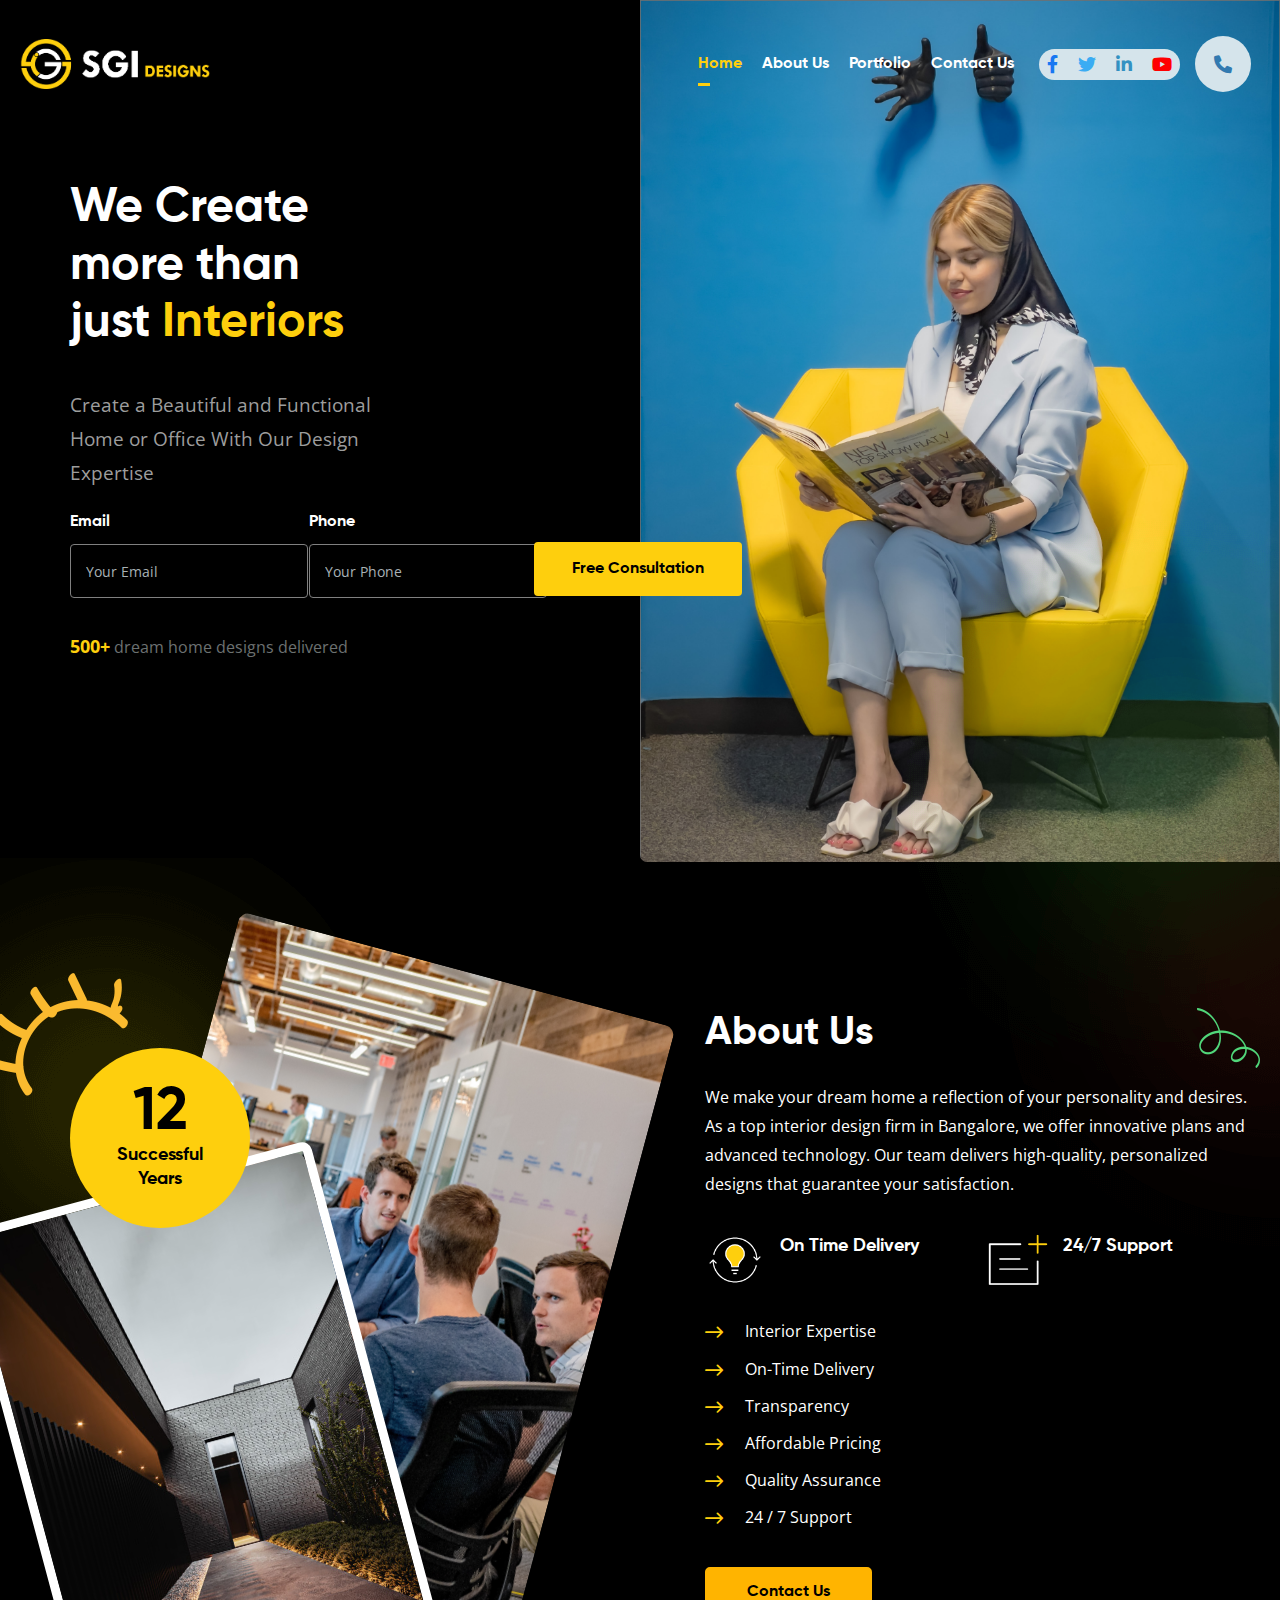
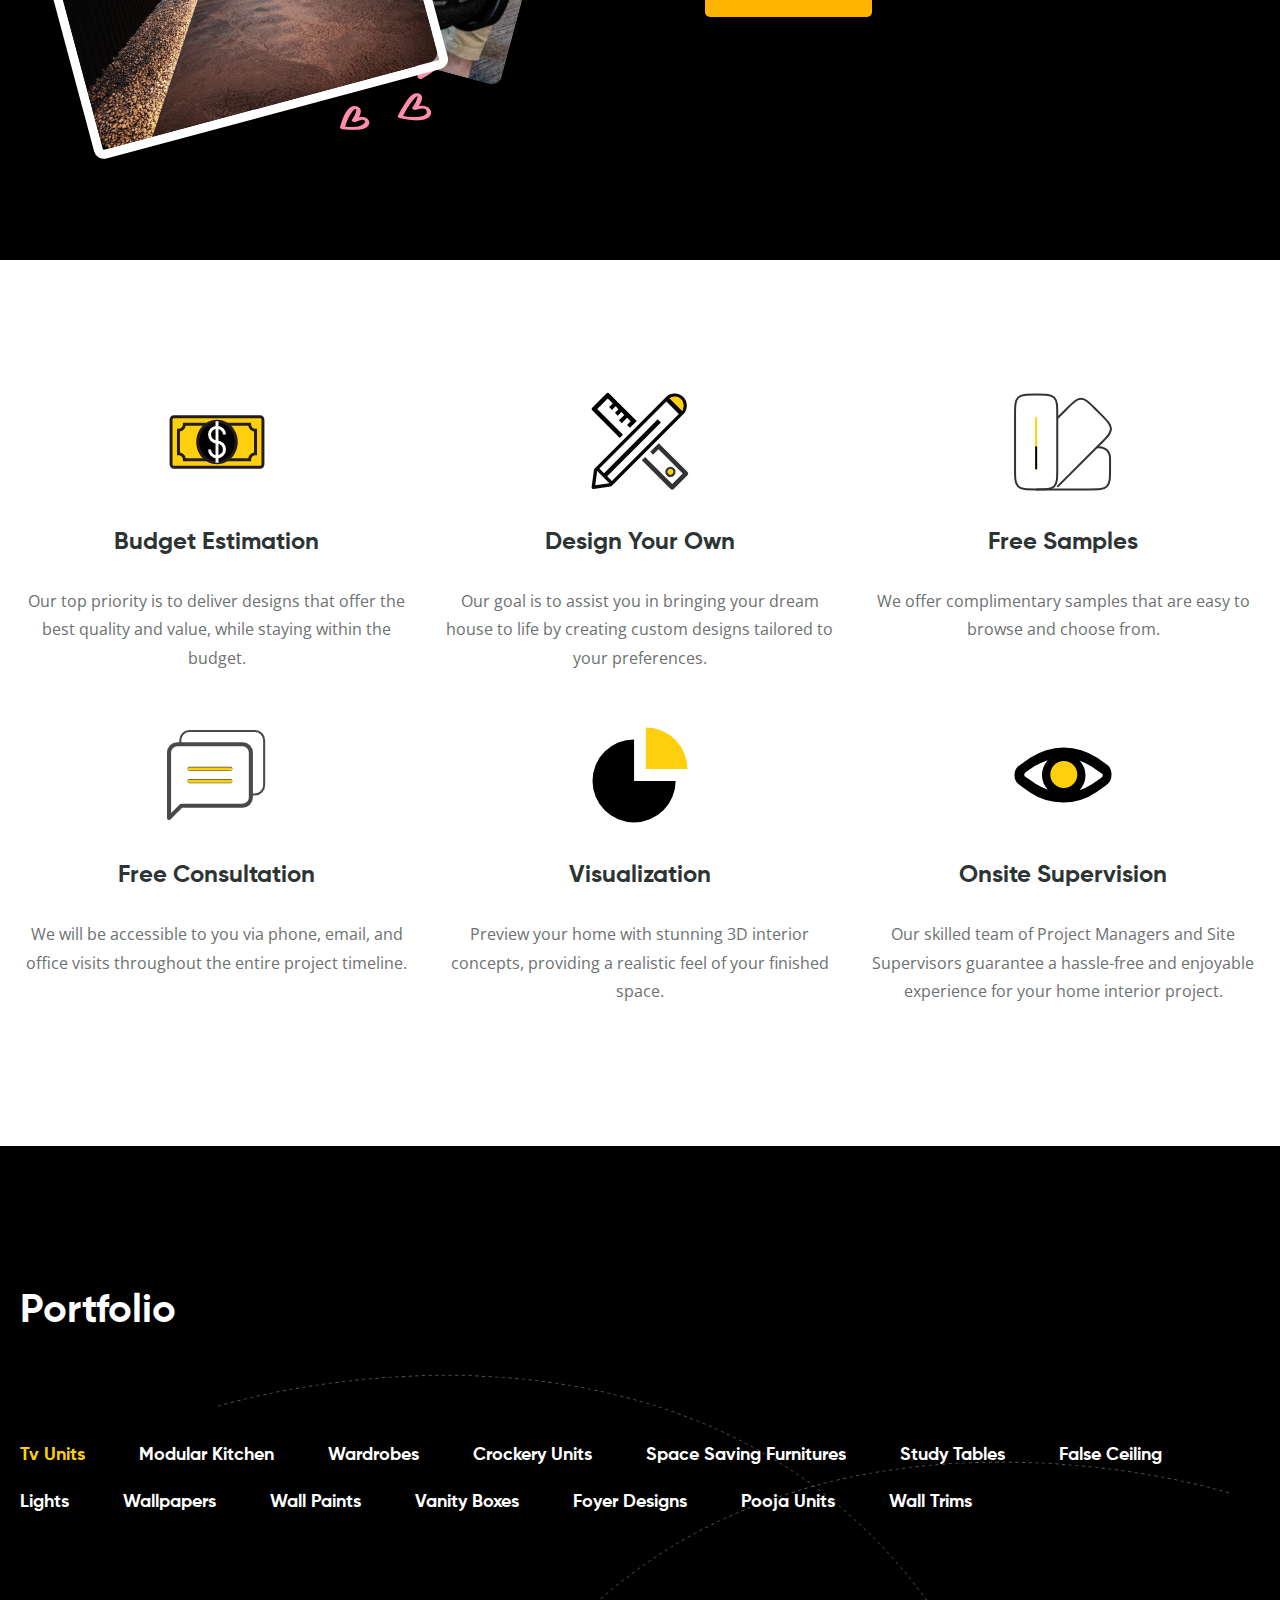
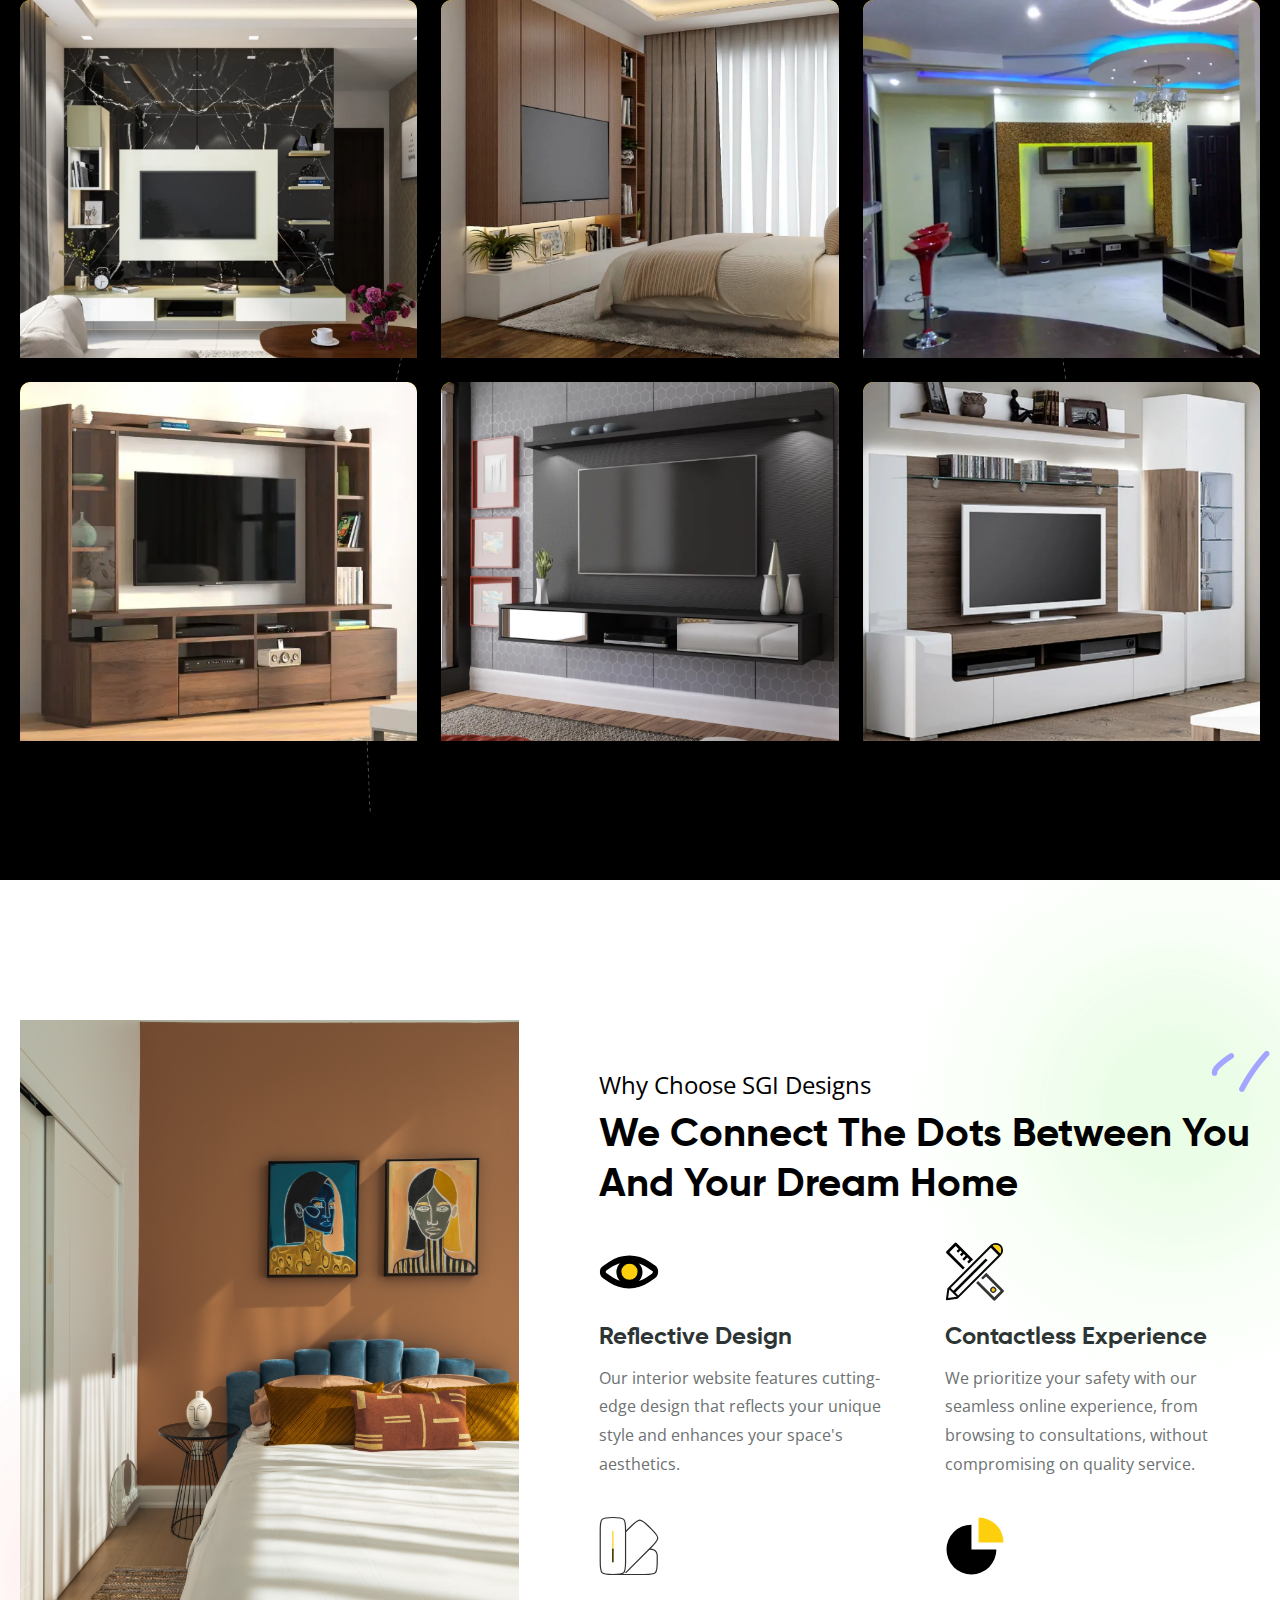
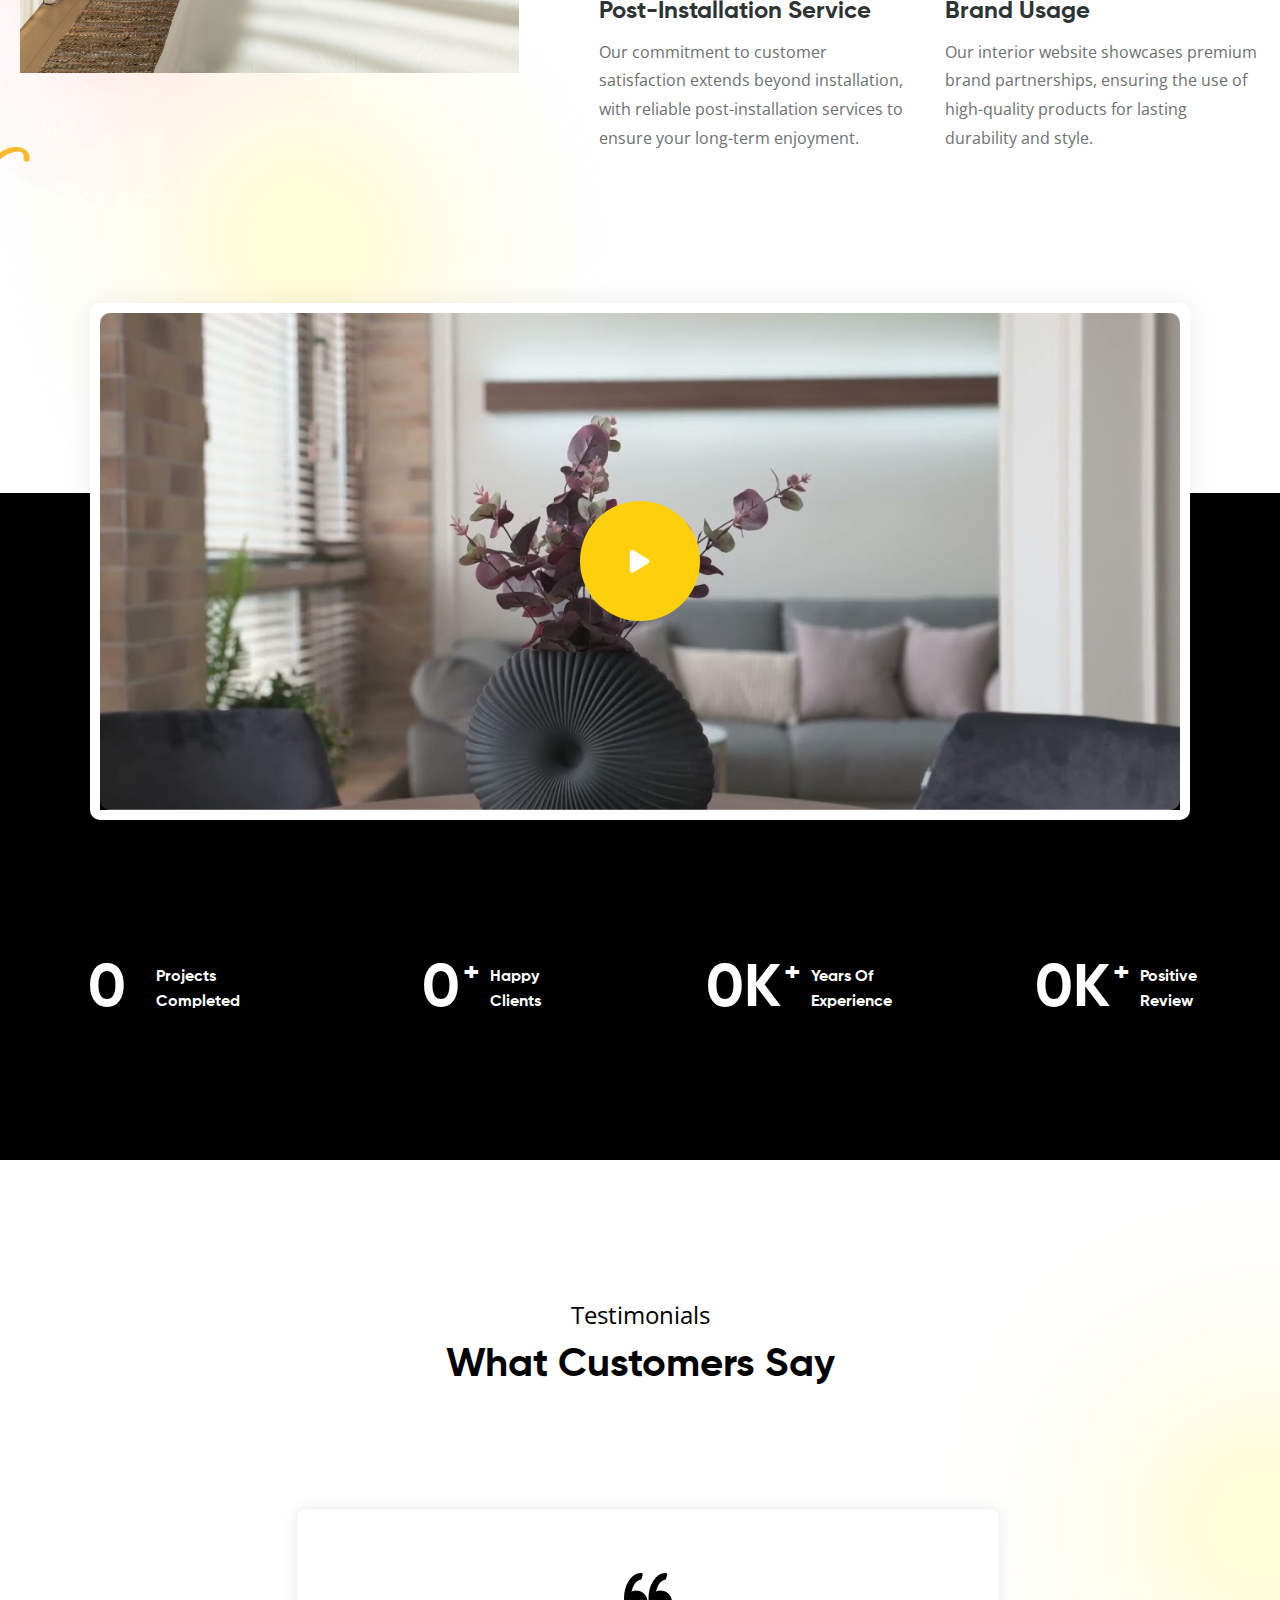
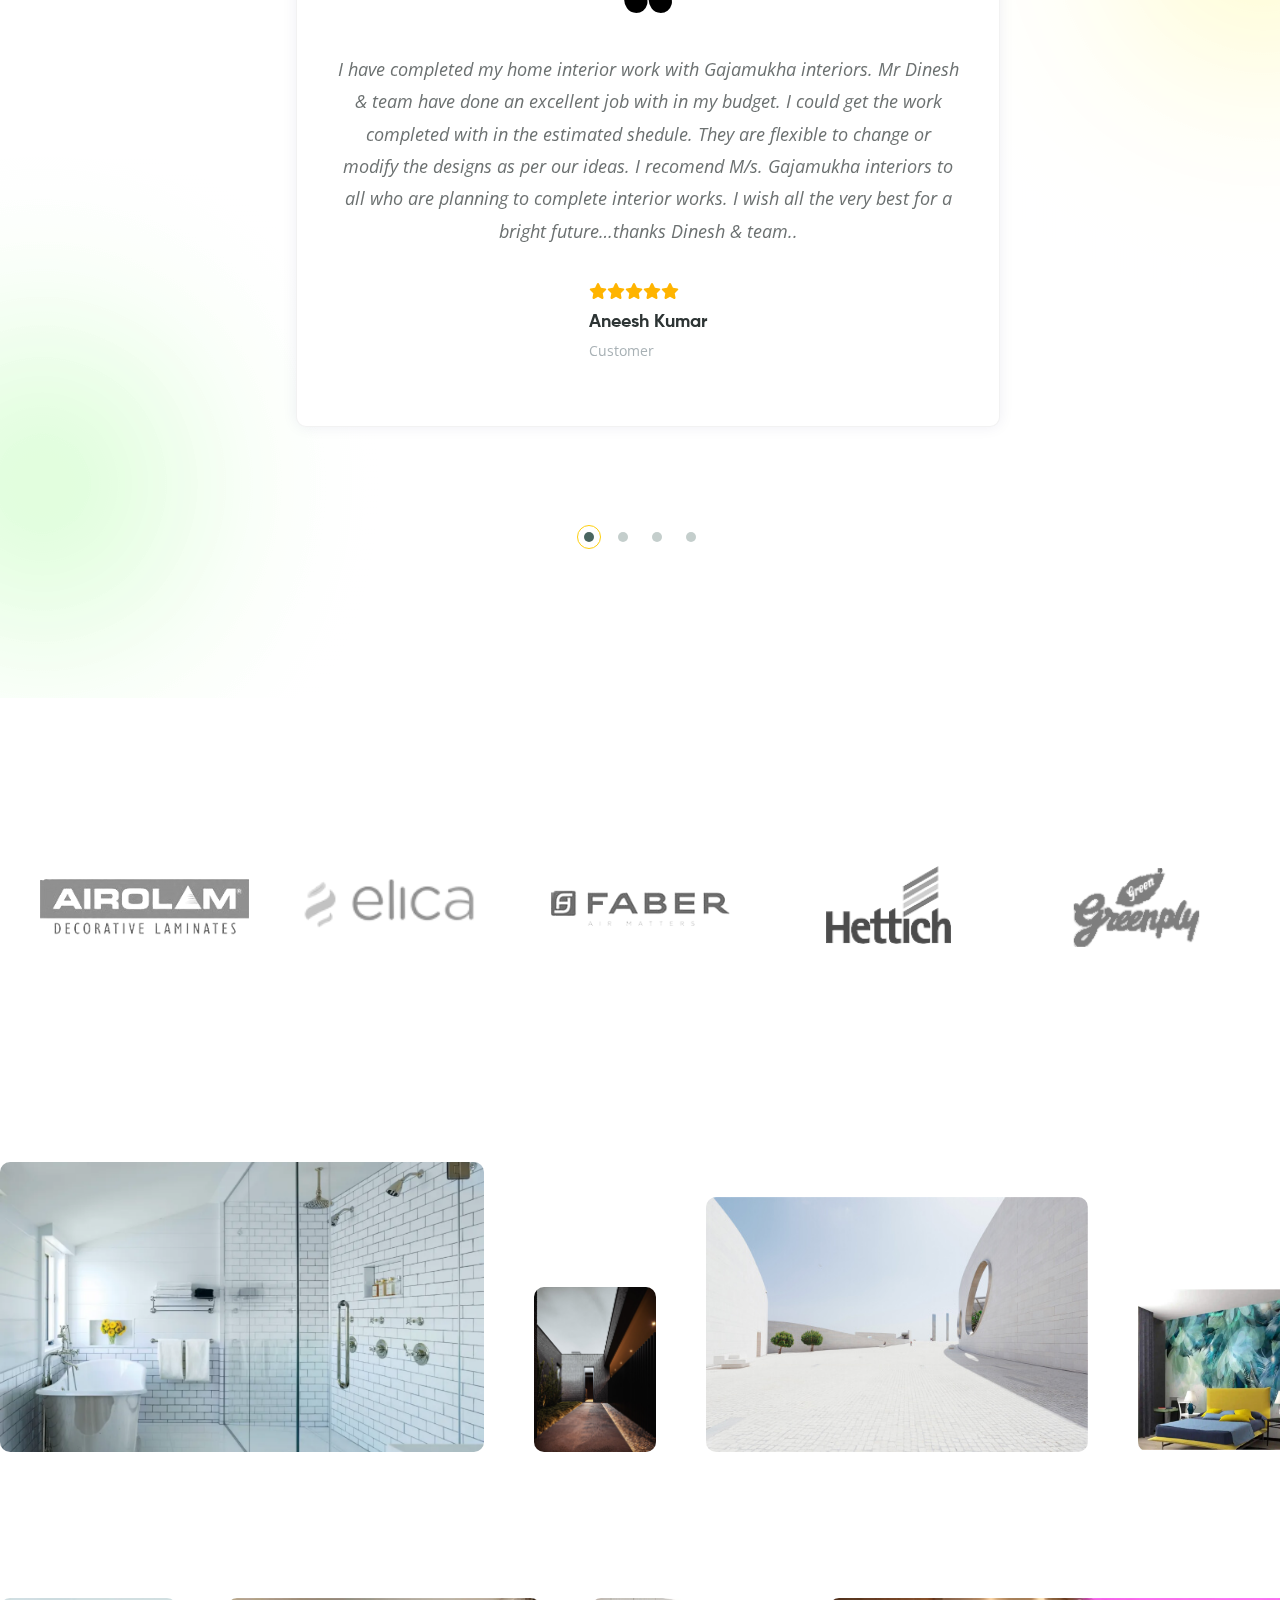
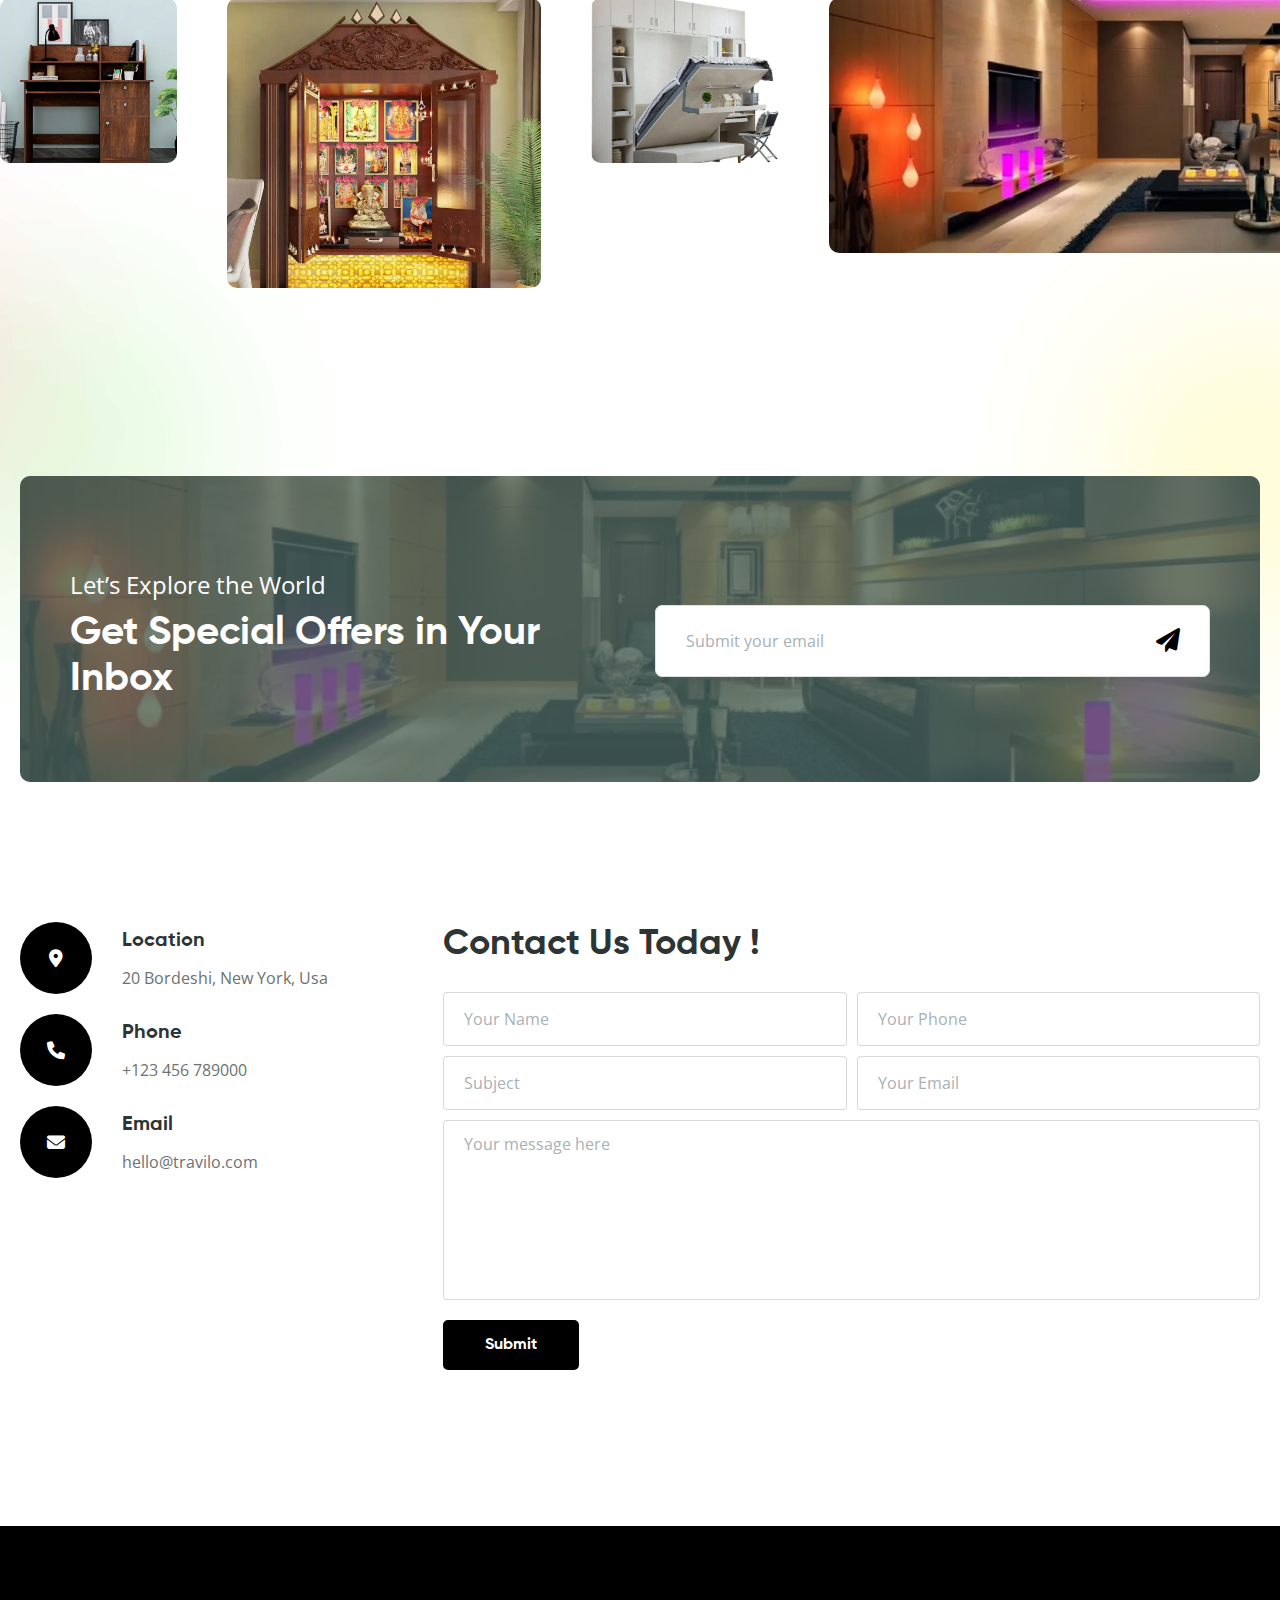
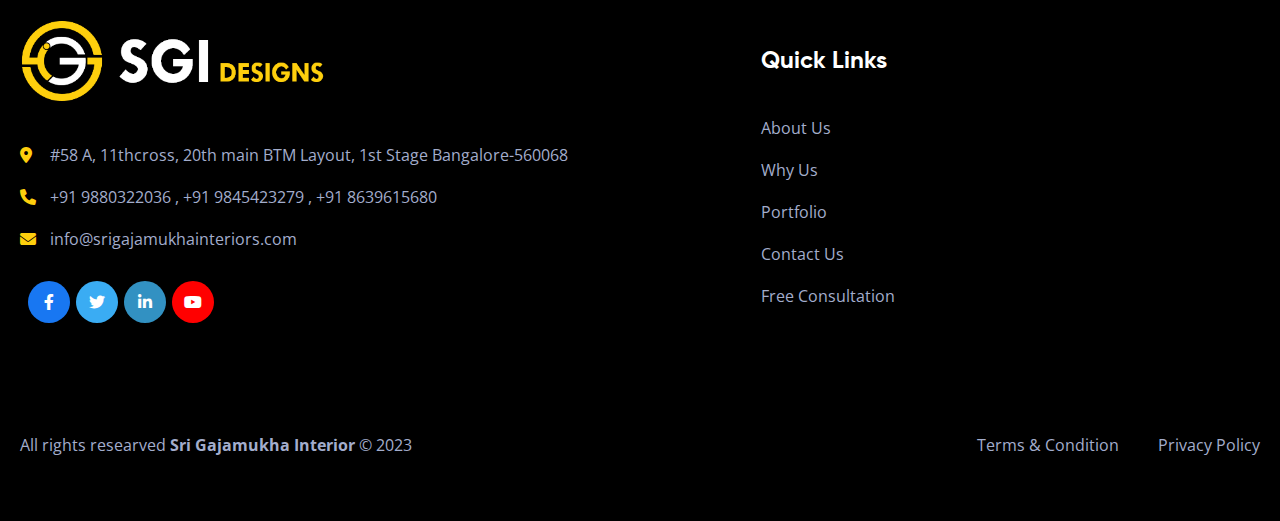
==== index.html @ b557e9a5 "SGI" ====
<!DOCTYPE html>
<html lang="en">

<!-- Mirrored from jufailitech.com/envatoitems/travilo/html/ by HTTrack Website Copier/3.x [XR&CO'2014], Sat, 22 Apr 2023 12:21:30 GMT -->

<head>
    <meta charset="utf-8">
    <title>Sri Gajamukha Interiors | Your Dream Our Designs</title>
    <!-- Stylesheets -->
    <link href="css/bootstrap.css" rel="stylesheet">
    <link href="css/style.css" rel="stylesheet">
    <link rel="shortcut icon" href="images/favicon.png" type="image/x-icon">
    <link rel="icon" href="images/favicon.png" type="image/x-icon">
    <!-- Responsive -->
    <meta http-equiv="X-UA-Compatible" content="IE=edge">
    <meta name="viewport" content="width=device-width, initial-scale=1.0, maximum-scale=1.0, user-scalable=0">
    <link href="css/responsive.css" rel="stylesheet">

</head>

<body>
    <div class="page-wrapper">

        <!-- Main Header-->
        <header class="main-header">
            <!-- Header Upper -->
            <div class="header-upper">
                <div class="auto-container">
                    <!-- Main Box -->
                    <div class="main-box clearfix">
                        <!--Logo-->
                        <div class="logo-box">
                            <div class="logo"><a href="index.html" title="Travilo"><img src="images/logo.png" alt=""
                                        title="Travilo"></a></div>
                        </div>

                        <div class="nav-box clearfix">
                            <!--Nav Outer-->
                            <div class="nav-outer clearfix">
                                <nav class="main-menu">
                                    <ul class="navigation clearfix">
                                        <li class="current dropdown"><a href="index.html">Home</a>
                                        </li>
                                        <li class="dropdown"><a href="about.html">About us</a>
                                        </li>
                
                                        <li><a href="portfolio.html">Portfolio</a></li>
                                        <li class="dropdown"><a href="contact.html">Contact us</a>
                                        </li>
                                        <!-- <li><a href="#">Free consultation</a></li> -->
                                    </ul>
                                </nav>
                                <!-- Main Menu End-->
                            </div>
                            <!--Nav Outer End-->

                        </div>

                        <!-- Hidden Nav Toggler -->
                        <div class="nav-toggler">
                            <button class="hidden-bar-opener"><span class="icon"><img src="images/icons/menu-icon-white.png"
                                        alt=""></span></button>
                        </div>

                        <div class="links-box clearfix">
                            <div class="link social">
                                <ul class="social-links clearfix">
                                    <li><a href="#" class="facebook"><i class="fab fa-facebook-f"></i></a></li>
                                    <li><a href="#" class="twitter"><i class="fab fa-twitter"></i></a></li>
                                    <li><a href="#" class="linkedin"><i class="fab fa-linkedin-in"></i></a></li>
                                    <li><a href="#" class="youtube"><i class="fab fa-youtube"></i></a></li>
                                </ul>
                            </div>
                            <div class="link call-to">
                                <a href="tel:+1234567890"><i class="icon fa fa-phone"></i></a>
                            </div>
                        </div>

                    </div>
                </div>
            </div>
            <!-- End Header Upper -->
        </header>
        <!--End Main Header -->


        <!--Menu Backdrop-->
        <div class="menu-backdrop"></div>

        <!-- Hidden Navigation Bar -->
        <section class="hidden-bar">
            <!-- Hidden Bar Wrapper -->
            <div class="hidden-bar-wrapper">
                <div class="hidden-bar-closer"><span class="icon"><svg class="icon-close" role="presentation"
                            viewBox="0 0 16 14">
                            <path d="M15 0L1 14m14 0L1 0" stroke="currentColor" fill="none" fill-rule="evenodd"></path>
                        </svg></span></div>
                <div class="nav-logo-box">
                    <div class="logo"><a href="#" title="Travilo"><img src="images/sgi-designs-black.png" alt="" title="Travilo"></a>
                    </div>
                </div>
                <!-- .Side-menu -->
                <div class="side-menu">
                    <ul class="navigation clearfix">
                        <li class="current "><a href="index.html">Home</a>
                        </li>
                        <li ><a href="about.html">About us</a>

                        </li>
                
                        <li><a href="#">Portfolio</a></li>
                        <li ><a href="contact.html">Contact us</a>

                        </li>
                        <!-- <li><a href="#">Free consultation</a></li> -->
                    </ul>
                </div><!-- /.Side-menu -->

            </div><!-- / Hidden Bar Wrapper -->
        </section>
        <!-- / Hidden Bar -->


        <!-- Banner Section -->
        <section class="banner-section">
            <div class="banner-container">
                <div class="banner-arrow wow slideInLeft" data-wow-delay="0ms" data-wow-duration="1500ms"></div>
                <div class="auto-container">
                    <div class="row clearfix background" >
                        <div class="left-col col-lg-6 col-md-12">
                            <div class="inner">
                                <div class="clearfix">
                                    <div class="content">

                                        <h1><i class="d-icon"></i> We Create more than just <span
                                                id="interior">Interiors</span></h1>
                                        <div class="text">Create a Beautiful and Functional Home or Office With Our
                                            Design Expertise</div>
                                        <div class="form-box site-form">
                                            <form method="post"
                                                action="https://jufailitech.com/envatoitems/travilo/html/index.html">
                                                <div class="row clearfix">
                                                    <div class="form-group col-xl-3 col-lg-6 col-md-6 col-sm-12">
                                                        <div class="field-label">Email</div>
                                                        <div class="field-inner">
                                                            <input type="text" name="field-name"  class="inputt" value=""
                                                                placeholder="Your Email" required>

                                                        </div>
                                                    </div>


                                                    <div class="form-group col-xl-3 col-lg-6 col-md-6 col-sm-12">
                                                        <div class="field-label">Phone</div>
                                                        <div class="field-inner">
                                                            <input type="text" name="field-name" class="inputt" value=""
                                                                placeholder="Your Phone" required>
                                                        </div>
                                                    </div>
                                                </div>
                                                <button type="submit" class="theme-btn f-btn"><span>Free Consultation
                                                    </span></button>
                                            </form>

                                        </div>
                                        <div class="lower-text"><span>500+</span> dream home designs delivered </div>
                                    </div>
                                </div>
                            </div>
                        </div>
                        <div class="right-col col-lg-6 col-md-12">
                            <div class="inner wow fadeInRight" data-wow-delay="0ms" data-wow-duration="1500ms">
                                <div class="image-layer" style="background-image: url(images/background/img-1.png);">
                                </div>
                            </div>
                        </div>
                    </div>

                </div>
            </div>
        </section>
        <!--End Banner Section -->

 
        <!--About Us Section-->
        <section class="about-section background">
            <div class="bg-grad-right"><img src="images/background/bg-gradient-2.png" alt="" title=""></div>
            <div class="auto-container">
                <div class="row clearfix">
                    <!--Text Col-->
                    <div class="text-col col-lg-6 col-md-12 col-sm-12">
                        <div class="inner wow fadeInRight" data-wow-duration="1500ms" data-wow-delay="0ms">
                            <div class="d-elem-1"><img src="images/resource/d-elem-1.png" alt=""></div>
                            <div class="title-box">

                                <h2><span>About us</span></h2>
                                <div class="text">We make your dream home a reflection of your personality and desires.
                                    As a top interior design firm in Bangalore, we offer innovative plans and advanced
                                    technology. Our team delivers high-quality, personalized designs that guarantee your
                                    satisfaction.</div>
                            </div>
                            <div class="features">
                                <div class="row clearfix">
                                    <div class="f-block col-lg-6 col-md-6 col-sm-12">
                                        <div class="inner-box">
                                            <div class="icon"><img src="images/resource/ideate.png" alt=""></div>
                                            <h6>On Time Delivery</h6>
                                        </div>
                                    </div>
                                    <div class="f-block col-lg-6 col-md-6 col-sm-12">
                                        <div class="inner-box">
                                            <div class="icon"><img src="images/resource/design.png" alt=""></div>
                                            <h6>24/7 Support</h6>
                                        </div>
                                    </div>
                                </div>
                            </div>
                            <div class="lower-text">
                                <div class="text">
                                    <ul>
                                        <li>Interior Expertise</li>
                                        <li>On-Time Delivery</li>
                                        <li>Transparency</li>
                                        <li>Affordable Pricing</li>
                                        <li>Quality Assurance</li>
                                        <li>24 / 7 Support</li>
                                    </ul>
                                </div>
                                <div class="link-box"><a href="about.html" class="theme-btn btn-style-one" id="id1"><span>Contact
                                            Us</span></a></div>
                            </div>
                        </div>
                    </div>
                    <!--Image Col-->
                    <div class="image-col col-lg-6 col-md-12 col-sm-12">
                        <div class="inner wow fadeInLeft" data-wow-duration="1500ms" data-wow-delay="0ms">
                            <div class="bg-grad-left"><img src="images/background/bg-gradient-26.png" alt="" title="">
                            </div>
                            <div class="d-elem-1"><img src="images/resource/d-elem-16.png" alt=""></div>
                            <div class="d-elem-2"><img src="images/resource/d-elem-17.png" alt=""></div>
                            <div class="image-box clearfix">
                                <div class="image"><img src="images/resource/a1.png" alt="" title=""></div>
                                <div class="image"><img src="images/resource/a1_1.jpg" alt="" title=""></div>
                            </div>
                            <div class="exp"><span class="count">12</span> Successful <br>Years</div>
                        </div>
                    </div>
                </div>
            </div>
        </section>

               <!--Intro Section-->
               <section class="intro-section">
                <div class="auto-container">
                    <div class="row clearfix justify-content-center">
                        <!--Block-->
                        <div class="intro-block col-lg-4 col-md-6 col-sm-12">
                            <div class="inner-box wow fadeInUp" data-wow-delay="0ms" data-wow-duration="1500ms">
                                <div class="icon"><span><img src="images/resource/Group 100.svg" alt=""></span></div>
                                <h4>Budget Estimation</h4>
                                <div class="text">Our top priority is to deliver designs that offer the best quality and
                                    value, while staying within the budget.</div>
                            </div>
                        </div>
                        <!--Block-->
                        <div class="intro-block col-lg-4 col-md-6 col-sm-12">
                            <div class="inner-box wow fadeInUp" data-wow-delay="300ms" data-wow-duration="1500ms">
                                <div class="icon"><span><img src="images/resource/Group 102.svg" alt=""></span></div>
                                <h4>Design Your Own</h4>
                                <div class="text">Our goal is to assist you in bringing your dream house to life by creating
                                    custom designs tailored to your preferences.</div>
                            </div>
                        </div>
                        <!--Block-->
                        <div class="intro-block col-lg-4 col-md-6 col-sm-12">
                            <div class="inner-box wow fadeInUp" data-wow-delay="300ms" data-wow-duration="1500ms">
                                <div class="icon"><span><img src="images/resource/Group 103.svg" alt=""></span></div>
                                <h4>Free Samples</h4>
                                <div class="text">We offer complimentary samples that are easy to browse and choose from.
                                </div>
                            </div>
                        </div>
                        <!--Block-->
                        <div class="intro-block col-lg-4 col-md-6 col-sm-12">
                            <div class="inner-box wow fadeInUp" data-wow-delay="300ms" data-wow-duration="1500ms">
                                <div class="icon"><span><img src="images/resource/Group 106.svg" alt=""></span></div>
                                <h4>Free Consultation</h4>
                                <div class="text">We will be accessible to you via phone, email, and office visits
                                    throughout the entire project timeline.</div>
                            </div>
                        </div>
                        <!--Block-->
                        <div class="intro-block col-lg-4 col-md-6 col-sm-12">
                            <div class="inner-box wow fadeInUp" data-wow-delay="300ms" data-wow-duration="1500ms">
                                <div class="icon"><span><img src="images/resource/Group 104.svg" alt=""></span></div>
                                <h4>Visualization</h4>
                                <div class="text">Preview your home with stunning 3D interior concepts, providing a
                                    realistic feel of your finished space.</div>
                            </div>
                        </div>
                        <!--Block-->
                        <div class="intro-block col-lg-4 col-md-6 col-sm-12">
                            <div class="inner-box wow fadeInUp" data-wow-delay="600ms" data-wow-duration="1500ms">
                                <div class="icon"><span><img src="images/resource/Group 101.svg" alt=""></span></div>
                                <h4>Onsite Supervision</h4>
                                <div class="text">Our skilled team of Project Managers and Site Supervisors guarantee a
                                    hassle-free and enjoyable experience for your home interior project.</div>
                            </div>
                        </div>
                    </div>
                </div>
            </section>
        <section class="packages-two">
            <div class="bg-layer" style="background-image: url(images/background/pattern-3.jpg);"></div>
            <div class="auto-container">
                <div class="tabs-box pkg-tabs">
                    <div class="title-outer clearfix">
                        <div class="title-box">

                            <h2><span>Portfolio</span></h2>
                        </div>
                        <div class="tab-btns">
                            <ul class="tab-buttons clearfix">
                                <li class="tab-btn active-btn" data-tab="#pkg-tab-5"><span>Tv Units</span></li>
                                <li class="tab-btn " data-tab="#pkg-tab-1"><span>Modular Kitchen</span></li>
                                <li class="tab-btn" data-tab="#pkg-tab-2"><span> Wardrobes</span></li>
                                <li class="tab-btn" data-tab="#pkg-tab-3"><span>Crockery Units</span></li>
                                <li class="tab-btn" data-tab="#pkg-tab-4"><span>Space Saving Furnitures</span></li>
                                <li class="tab-btn" data-tab="#pkg-tab-6"><span>Study Tables</span></li>
                                <li class="tab-btn" data-tab="#pkg-tab-7"><span>False Ceiling</span></li>
                                <li class="tab-btn" data-tab="#pkg-tab-8"><span>Lights</span></li>
                                <li class="tab-btn" data-tab="#pkg-tab-9"><span>Wallpapers</span></li>
                                <li class="tab-btn" data-tab="#pkg-tab-10"><span>Wall Paints</span></li>
                                <li class="tab-btn" data-tab="#pkg-tab-11"><span>Vanity Boxes</span></li>
                                <li class="tab-btn" data-tab="#pkg-tab-12"><span>Foyer Designs</span></li>
                                <li class="tab-btn" data-tab="#pkg-tab-13"><span>Pooja Units</span></li>
                                <li class="tab-btn" data-tab="#pkg-tab-14"><span>Wall Trims</span></li>
                            </ul>
                        </div>
                    </div>
                    <div class="tabs-content">
                        <div class="tab " id="pkg-tab-1">
                            <div class="row clearfix justify-content-center">
                                <!--Block-->
                                <div class="package-block alt col-lg-4 col-md-6 col-sm-12">
                                    <div class="inner-box">
                                        <div class="image-box">
                                            <div class="image"><a href="#"><img src="images/portfolio/kitc_1.png"
                                                        alt=""></a></div>


                                        </div>

                                    </div>
                                </div>
                                <!--Block-->
                                <div class="package-block alt col-lg-4 col-md-6 col-sm-12">
                                    <div class="inner-box">
                                        <div class="image-box">
                                            <div class="image"><a href="#"><img src="images/portfolio/kitc_2.png"
                                                        alt=""></a></div>

                                        </div>

                                    </div>
                                </div>
                               
                        
                                
                            </div>
                        </div>
                        <div class="tab" id="pkg-tab-2">
                            <div class="row clearfix justify-content-center">
                             
                               
                               
                                <!--Block-->
                                <div class="package-block alt col-lg-4 col-md-6 col-sm-12">
                                    <div class="inner-box">
                                        <div class="image-box">
                                            <div class="image"><a href="#"><img src="images/portfolio/store_5.png"
                                                        alt=""></a></div>

                                        </div>

                                    </div>
                                </div>
                                <!--Block-->
                                <div class="package-block alt col-lg-4 col-md-6 col-sm-12">
                                    <div class="inner-box">
                                        <div class="image-box">
                                            <div class="image"><a href="#"><img src="images/portfolio/store_6.png"
                                                        alt=""></a></div>

                                        </div>

                                    </div>
                                </div>
                            </div>
                        </div>
                        <div class="tab" id="pkg-tab-3">
                            <div class="row clearfix justify-content-center">
                              
                                <!--Block-->
                                <div class="package-block alt col-lg-4 col-md-6 col-sm-12">
                                    <div class="inner-box">
                                        <div class="image-box">
                                            <div class="image"><a href="#"><img src="images/portfolio/cro_2.png"
                                                        alt=""></a></div>

                                        </div>

                                    </div>
                                </div>
                                <!--Block-->
                                <div class="package-block alt col-lg-4 col-md-6 col-sm-12">
                                    <div class="inner-box">
                                        <div class="image-box">
                                            <div class="image"><a href="#"><img src="images/portfolio/cro_3.png"
                                                        alt=""></a></div>

                                        </div>

                                    </div>
                                </div>
                             


                            </div>
                        </div>
                        <div class="tab" id="pkg-tab-6">
                            <div class="row clearfix justify-content-center">
                                <!--Block-->
                             
                                <!--Block-->
                                <div class="package-block alt col-lg-4 col-md-6 col-sm-12">
                                    <div class="inner-box">
                                        <div class="image-box">
                                            <div class="image"><a href="#"><img src="images/portfolio/space_2.png"
                                                        alt=""></a></div>

                                        </div>

                                    </div>
                                </div>

                           
                              
                            </div>
                        </div>
                        <div class="tab active-tab" id="pkg-tab-5">
                            <div class="row clearfix justify-content-center">
                               
                                <!--Block-->
                                <div class="package-block alt col-lg-4 col-md-6 col-sm-12">
                                    <div class="inner-box">
                                        <div class="image-box">
                                            <div class="image"><a href="#"><img src="images/portfolio/tv_2.png"
                                                        alt=""></a></div>

                                        </div>

                                    </div>
                                </div>
                                <!--Block-->
                                <div class="package-block alt col-lg-4 col-md-6 col-sm-12">
                                    <div class="inner-box">
                                        <div class="image-box">
                                            <div class="image"><a href="#"><img src="images/portfolio/tv_3.png"
                                                        alt=""></a></div>

                                        </div>

                                    </div>
                                </div>
                              
                                <!--Block-->
                                <div class="package-block alt col-lg-4 col-md-6 col-sm-12">
                                    <div class="inner-box">
                                        <div class="image-box">
                                            <div class="image"><a href="#"><img src="images/portfolio/tv_5.png"
                                                        alt=""></a></div>

                                        </div>

                                    </div>
                                </div>
                                <!--Block-->
                                <div class="package-block alt col-lg-4 col-md-6 col-sm-12">
                                    <div class="inner-box">
                                        <div class="image-box">
                                            <div class="image"><a href="#"><img src="images/portfolio/tv_6.png"
                                                        alt=""></a></div>

                                        </div>

                                    </div>
                                </div>
                               
                                <!--Block-->
                                <div class="package-block alt col-lg-4 col-md-6 col-sm-12">
                                    <div class="inner-box">
                                        <div class="image-box">
                                            <div class="image"><a href="#"><img src="images/portfolio/tv_8.png"
                                                        alt=""></a></div>

                                        </div>

                                    </div>
                                </div>
                                <!--Block-->
                                <div class="package-block alt col-lg-4 col-md-6 col-sm-12">
                                    <div class="inner-box">
                                        <div class="image-box">
                                            <div class="image"><a href="#"><img src="images/portfolio/tv_9.png"
                                                        alt=""></a></div>

                                        </div>

                                    </div>
                                </div>
                            </div>
                        </div>
                        <div class="tab" id="pkg-tab-4">
                            <div class="row clearfix justify-content-center">
                              
                                <!--Block-->
                                <div class="package-block alt col-lg-4 col-md-6 col-sm-12">
                                    <div class="inner-box">
                                        <div class="image-box">
                                            <div class="image"><a href="#"><img src="images/portfolio/study_2.png"
                                                        alt=""></a></div>

                                        </div>

                                    </div>
                                </div>
                               
                                <!--Block-->
                                <div class="package-block alt col-lg-4 col-md-6 col-sm-12">
                                    <div class="inner-box">
                                        <div class="image-box">
                                            <div class="image"><a href="#"><img src="images/portfolio/study_4.png"
                                                        alt=""></a></div>

                                        </div>

                                    </div>
                                </div>
                              
                                <!--Block-->
                                <div class="package-block alt col-lg-4 col-md-6 col-sm-12">
                                    <div class="inner-box">
                                        <div class="image-box">
                                            <div class="image"><a href="#"><img src="images/portfolio/study_6.png"
                                                        alt=""></a></div>

                                        </div>

                                    </div>
                                </div>
                            </div>
                        </div>
                        <div class="tab" id="pkg-tab-7">
                            <div class="row clearfix justify-content-center">
                                <!--Block-->
                                <div class="package-block alt col-lg-4 col-md-6 col-sm-12">
                                    <div class="inner-box">
                                        <div class="image-box">
                                            <div class="image"><a href="#"><img src="images/portfolio/fal_1.png"
                                                        alt=""></a></div>

                                        </div>

                                    </div>
                                </div>
                                <!--Block-->
                                <div class="package-block alt col-lg-4 col-md-6 col-sm-12">
                                    <div class="inner-box">
                                        <div class="image-box">
                                            <div class="image"><a href="#"><img src="images/portfolio/fal_2.png"
                                                        alt=""></a></div>

                                        </div>

                                    </div>
                                </div>
                              
                            

                            </div>
                        </div>
                        <div class="tab" id="pkg-tab-8">
                            <div class="row clearfix justify-content-center">
                               
                                <!--Block-->
                                <div class="package-block alt col-lg-4 col-md-6 col-sm-12">
                                    <div class="inner-box">
                                        <div class="image-box">
                                            <div class="image"><a href="#"><img src="images/portfolio/light_2.png"
                                                        alt=""></a></div>

                                        </div>

                                    </div>
                                </div>
                                <!--Block-->
                                <div class="package-block alt col-lg-4 col-md-6 col-sm-12">
                                    <div class="inner-box">
                                        <div class="image-box">
                                            <div class="image"><a href="#"><img src="images/portfolio/light_3.png"
                                                        alt=""></a></div>

                                        </div>

                                    </div>
                                </div>
                              
                              

                            </div>
                        </div>
                        <div class="tab" id="pkg-tab-9">
                            <div class="row clearfix justify-content-center">
                                <!--Block-->
                                <div class="package-block alt col-lg-4 col-md-6 col-sm-12">
                                    <div class="inner-box">
                                        <div class="image-box">
                                            <div class="image"><a href="#"><img src="images/portfolio/wallpaper_1.png"
                                                        alt=""></a></div>

                                        </div>

                                    </div>
                                </div>
                                <!--Block-->
                                <div class="package-block alt col-lg-4 col-md-6 col-sm-12">
                                    <div class="inner-box">
                                        <div class="image-box">
                                            <div class="image"><a href="#"><img src="images/portfolio/wallpaper_2.png"
                                                        alt=""></a></div>

                                        </div>

                                    </div>
                                </div>
                             
                                
                             
                
                              
                            </div>
                        </div>
                        <div class="tab" id="pkg-tab-10">
                            <div class="row clearfix justify-content-center">
                                
                                <!--Block-->
                                <div class="package-block alt col-lg-4 col-md-6 col-sm-12">
                                    <div class="inner-box">
                                        <div class="image-box">
                                            <div class="image"><a href="#"><img src="images/portfolio/wall_2.png"
                                                        alt=""></a></div>

                                        </div>

                                    </div>
                                </div>
                                <!--Block-->
                                <div class="package-block alt col-lg-4 col-md-6 col-sm-12">
                                    <div class="inner-box">
                                        <div class="image-box">
                                            <div class="image"><a href="#"><img src="images/portfolio/wall_3.png"
                                                        alt=""></a></div>

                                        </div>

                                    </div>
                                </div>
                                <!--Block-->
                                <div class="package-block alt col-lg-4 col-md-6 col-sm-12">
                                    <div class="inner-box">
                                        <div class="image-box">
                                            <div class="image"><a href="#"><img src="images/portfolio/wall_4.png"
                                                        alt=""></a></div>

                                        </div>

                                    </div>
                                </div>
                                <!--Block-->
                                <div class="package-block alt col-lg-4 col-md-6 col-sm-12">
                                    <div class="inner-box">
                                        <div class="image-box">
                                            <div class="image"><a href="#"><img src="images/portfolio/wall_5.png"
                                                        alt=""></a></div>

                                        </div>

                                    </div>
                                </div>
                              
                            </div>
                        </div>
                        <div class="tab" id="pkg-tab-11">
                            <div class="row clearfix justify-content-center">
                              
                                <!--Block-->
                                <div class="package-block alt col-lg-4 col-md-6 col-sm-12">
                                    <div class="inner-box">
                                        <div class="image-box">
                                            <div class="image"><a href="#"><img src="images/portfolio/bath_2.png"
                                                        alt=""></a></div>

                                        </div>

                                    </div>
                                </div>
                                <!--Block-->
                                <div class="package-block alt col-lg-4 col-md-6 col-sm-12">
                                    <div class="inner-box">
                                        <div class="image-box">
                                            <div class="image"><a href="#"><img src="images/portfolio/bath_3.png"
                                                        alt=""></a></div>

                                        </div>

                                    </div>
                                </div>
                              
                                <!--Block-->
                                <div class="package-block alt col-lg-4 col-md-6 col-sm-12">
                                    <div class="inner-box">
                                        <div class="image-box">
                                            <div class="image"><a href="#"><img src="images/portfolio/bath_5.png"
                                                        alt=""></a></div>

                                        </div>

                                    </div>
                                </div>
                                <!--Block-->
                                <div class="package-block alt col-lg-4 col-md-6 col-sm-12">
                                    <div class="inner-box">
                                        <div class="image-box">
                                            <div class="image"><a href="#"><img src="images/portfolio/bath_6.png"
                                                        alt=""></a></div>

                                        </div>

                                    </div>
                                </div>


                            </div>
                        </div>
                        <div class="tab" id="pkg-tab-12">
                            <div class="row clearfix justify-content-center">
                                <!--Block-->
                                <div class="package-block alt col-lg-4 col-md-6 col-sm-12">
                                    <div class="inner-box">
                                        <div class="image-box">
                                            <div class="image"><a href="#"><img src="images/portfolio/foy_1.png"
                                                        alt=""></a></div>

                                        </div>

                                    </div>
                                </div>
                            </div>
                        </div>
                        <div class="tab" id="pkg-tab-13">
                            <div class="row clearfix justify-content-center">
                                <!--Block-->
                                <div class="package-block alt col-lg-4 col-md-6 col-sm-12">
                                    <div class="inner-box">
                                        <div class="image-box">
                                            <div class="image"><a href="#"><img src="images/portfolio/pooja_1.png"
                                                        alt=""></a></div>

                                        </div>

                                    </div>
                                </div>
                                <!--Block-->
                                <div class="package-block alt col-lg-4 col-md-6 col-sm-12">
                                    <div class="inner-box">
                                        <div class="image-box">
                                            <div class="image"><a href="#"><img src="images/portfolio/Pooja_2.png"
                                                        alt=""></a></div>

                                        </div>

                                    </div>
                                </div>
                               
                                <!--Block-->
                                <div class="package-block alt col-lg-4 col-md-6 col-sm-12">
                                    <div class="inner-box">
                                        <div class="image-box">
                                            <div class="image"><a href="#"><img src="images/portfolio/pooja_4.png"
                                                        alt=""></a></div>

                                        </div>

                                    </div>
                                </div>
                                <!--Block-->
                                <div class="package-block alt col-lg-4 col-md-6 col-sm-12">
                                    <div class="inner-box">
                                        <div class="image-box">
                                            <div class="image"><a href="#"><img src="images/portfolio/pooja_5.png"
                                                        alt=""></a></div>

                                        </div>

                                    </div>
                                </div>
                                <!--Block-->
                                <div class="package-block alt col-lg-4 col-md-6 col-sm-12">
                                    <div class="inner-box">
                                        <div class="image-box">
                                            <div class="image"><a href="#"><img src="images/portfolio/pooja_6.png"
                                                        alt=""></a></div>

                                        </div>

                                    </div>
                                </div>
                                <!--Block-->
                                <div class="package-block alt col-lg-4 col-md-6 col-sm-12">
                                    <div class="inner-box">
                                        <div class="image-box">
                                            <div class="image"><a href="#"><img src="images/portfolio/pooja_7.png"
                                                        alt=""></a></div>

                                        </div>

                                    </div>
                                </div>
                            </div>
                        </div>
                        <div class="tab" id="pkg-tab-14">
                            <div class="row clearfix justify-content-center">
                                <!--Block-->
                                <div class="package-block alt col-lg-4 col-md-6 col-sm-12">
                                    <div class="inner-box">
                                        <div class="image-box">
                                            <div class="image"><a href="#"><img src="images/portfolio/pooja_1.png"
                                                        alt=""></a></div>

                                        </div>

                                    </div>
                                </div>
                                <!--Block-->
                                <div class="package-block alt col-lg-4 col-md-6 col-sm-12">
                                    <div class="inner-box">
                                        <div class="image-box">
                                            <div class="image"><a href="#"><img src="images/portfolio/Pooja_2.png"
                                                        alt=""></a></div>

                                        </div>

                                    </div>
                                </div>
                               
                                <!--Block-->
                                <div class="package-block alt col-lg-4 col-md-6 col-sm-12">
                                    <div class="inner-box">
                                        <div class="image-box">
                                            <div class="image"><a href="#"><img src="images/portfolio/pooja_4.png"
                                                        alt=""></a></div>

                                        </div>

                                    </div>
                                </div>
                                <!--Block-->
                                <div class="package-block alt col-lg-4 col-md-6 col-sm-12">
                                    <div class="inner-box">
                                        <div class="image-box">
                                            <div class="image"><a href="#"><img src="images/portfolio/pooja_5.png"
                                                        alt=""></a></div>

                                        </div>

                                    </div>
                                </div>
                                <!--Block-->
                                <div class="package-block alt col-lg-4 col-md-6 col-sm-12">
                                    <div class="inner-box">
                                        <div class="image-box">
                                            <div class="image"><a href="#"><img src="images/portfolio/pooja_6.png"
                                                        alt=""></a></div>

                                        </div>

                                    </div>
                                </div>
                                <!--Block-->
                                <div class="package-block alt col-lg-4 col-md-6 col-sm-12">
                                    <div class="inner-box">
                                        <div class="image-box">
                                            <div class="image"><a href="#"><img src="images/portfolio/pooja_7.png"
                                                        alt=""></a></div>

                                        </div>

                                    </div>
                                </div>
                            </div>
                        </div>



                    </div>
                </div>

        </section>


        <!--Why Us Section-->
        <section class="why-us">
            <div class="bg-grad-left"><img src="images/background/bg-gradient-6.png" alt="" title=""></div>
            <div class="bg-grad-right"><img src="images/background/bg-gradient-5.png" alt="" title=""></div>
            <div class="auto-container">
                <div class="row clearfix">
                    <!--Text Col-->
                    <div class="text-col col-lg-7 col-md-12 col-sm-12">
                        <div class="inner wow fadeInRight" data-wow-duration="1500ms" data-wow-delay="0ms">
                            <div class="d-elem-1"><img src="images/resource/d-elem-4.png" alt=""></div>
                            <div class="title-box">
                                <div class="subtitle">Why Choose SGI Designs</div>
                                <h2><span id="colorr">We Connect The Dots Between You And Your Dream Home</span></h2>
                            </div>
                            <div class="features">
                                <div class="row clearfix">
                                    <div class="f-block-two col-lg-6 col-md-6 col-sm-12">
                                        <div class="inner-box">
                                            <div class="icon"><img src="images/resource/Group 101.svg" alt=""></div>
                                            <h4>Reflective Design</h4>
                                            <div class="text">Our interior website features cutting-edge design that reflects your unique style and enhances your space's aesthetics. </div>
                                        </div>
                                    </div>
                                    <div class="f-block-two col-lg-6 col-md-6 col-sm-12">
                                        <div class="inner-box">
                                            <div class="icon"><img src="images/resource/Group 102.svg" alt=""></div>
                                            <h4>Contactless Experience</h4>
                                            <div class="text">We prioritize your safety with our seamless online experience, from browsing to consultations, without compromising on quality service.</div>
                                        </div>
                                    </div>
                                    <div class="f-block-two col-lg-6 col-md-6 col-sm-12">
                                        <div class="inner-box">
                                            <div class="icon"><img src="images/resource/Group 103.svg" alt=""></div>
                                            <h4>Post-Installation Service</h4>
                                            <div class="text">Our commitment to customer satisfaction extends beyond installation, with reliable post-installation services to ensure your long-term enjoyment.</div>
                                        </div>
                                    </div>
                                    <div class="f-block-two col-lg-6 col-md-6 col-sm-12">
                                        <div class="inner-box">
                                            <div class="icon"><img src="images/resource/Group 104.svg" alt=""></div>
                                            <h4>Brand Usage</h4>
                                            <div class="text">Our interior website showcases premium brand partnerships, ensuring the use of high-quality products for lasting durability and style. </div>
                                        </div>
                                    </div>
                                </div>
                            </div>
                        </div>
                    </div>
                    <!--Image Col-->
                    <div class="image-col col-lg-5 col-md-12 col-sm-12">
                        <div class="inner wow fadeInLeft" data-wow-duration="1500ms" data-wow-delay="0ms">
                            <div class="d-elem-2"><img src="images/resource/d-elem-5.png" alt=""></div>
                            <div class="image-box">
                                <img src="images/resource/sec-1.svg" alt="" title="">
                            </div>
                        </div>
                    </div>
                </div>
            </div>
        </section>

        <!--Facts Section-->
        <section class="facts-section">
            <div class="video-box wow fadeInUp">
                <div class="image-box">
                    <img src="images/resource/image-5.jpg" alt="" title="">
                    <a href="https://youtu.be/SsY_TOxlzlI&amp;autoplay=1"
                        class="lightbox-image vid-btn"><span class="icon fa fa-play"><i class="ripple"></i></span></a>
                </div>
            </div>
            <div class="auto-container">
                <div class="fact-counter">
                    <div class="row clearfix">
                        <div class="fact-block col-lg-3 col-md-6 col-sm-12">
                            <div class="inner clearfix">
                                <div class="fact-count">
                                    <div class="count-box"><span class="count-text" data-stop="200"
                                            data-speed="2000">0</span></div>
                                </div>
                                <div class="fact-title">Projects <br>Completed</div>
                            </div>
                        </div>
                        <div class="fact-block col-lg-3 col-md-6 col-sm-12">
                            <div class="inner clearfix">
                                <div class="fact-count">
                                    <div class="count-box"><span class="count-text" data-stop="500"
                                            data-speed="3000">0</span><i>+</i></div>
                                </div>
                                <div class="fact-title">Happy<br>Clients</div>
                            </div>
                        </div>
                        <div class="fact-block col-lg-3 col-md-6 col-sm-12">
                            <div class="inner clearfix">
                                <div class="fact-count">
                                    <div class="count-box"><span class="count-text" data-stop="12"
                                            data-speed="2000">0</span>K<i>+</i></div>
                                </div>
                                <div class="fact-title">Years of <br>Experience</div>
                            </div>
                        </div>
                        <div class="fact-block col-lg-3 col-md-6 col-sm-12">
                            <div class="inner clearfix">
                                <div class="fact-count">
                                    <div class="count-box"><span class="count-text" data-stop="300"
                                            data-speed="2000">0</span>K<i>+</i></div>
                                </div>
                                <div class="fact-title">Positive <br>Review</div>
                            </div>
                        </div>
                    </div>
                </div>

            </div>
        </section>

        <!--Testimonials Section-->
        <section class="testimonials-section">
            <div class="auto-container">
                <div class="title-box centered">
                    <div class="subtitle">Testimonials</div>
                    <h2><span id="colorr">What Customers Say</span></h2>
                </div>

                <div class="carousel-box wow fadeInUp" data-wow-delay="0ms" data-wow-duration="1500ms">
                    <div class="bg-grad-left"><img src="images/background/bg-gradient-8.png" alt="" title=""></div>
                    <div class="bg-grad-right"><img src="images/background/bg-gradient-7.png" alt="" title=""></div>
                    <div class="d-elem-1"><img src="images/resource/d-elem-6.png" alt=""></div>
                    <div class="testimonial-carousel">

                        <!--Block-->
                        <div class="testi-block-one">

                        </div>

                        <!--Block-->
                        <div class="testi-block-one">
                            <div class="inner-box">
                                <div class="icon"><span class="flaticon-left-quote"></span></div>
                                <div class="text">I have completed my home interior work with Gajamukha interiors. Mr
                                    Dinesh & team have done an excellent job with in my budget. I could get the work
                                    completed with in the estimated shedule. They are flexible to change or modify the
                                    designs as per our ideas. I recomend M/s. Gajamukha interiors to all who are
                                    planning to complete interior works. I wish all the very best for a bright
                                    future…thanks Dinesh & team.. </div>
                                <div class="info">
                                    
                                    <div class="rating">
                                        <div class="stars"><i class="fa fa-star"></i><i class="fa fa-star"></i><i
                                                class="fa fa-star"></i><i class="fa fa-star"></i><i
                                                class="fa fa-star"></i></div>
                                    </div>
                                    <div class="name"> Aneesh Kumar </div>
                                    <div class="designation"> Customer</div>
                                </div>
                            </div>
                        </div>

                        <!--Block-->
                        <div class="testi-block-one">

                        </div>

                        <!--Block-->
                        <div class="testi-block-one">

                        </div>

                        <!--Block-->
                        <div class="testi-block-one">
                            <div class="inner-box">
                                <div class="icon"><span class="flaticon-left-quote"></span></div>
                                <div class="text">Professionalism, Responsiveness, Value" A team of professionals, who
                                    knows how to get the job done in the customer’s budget. The best things is that they
                                    are flexible and ready to adjust for changes if it needed. Well done to Dinesh and
                                    team for the great work. Keep doing good job. Thanks. A Happy customer 🙂</div>
                                <div class="info">
                                   
                                    <div class="rating">
                                        <div class="stars"><i class="fa fa-star"></i><i class="fa fa-star"></i><i
                                                class="fa fa-star"></i><i class="fa fa-star"></i><i
                                                class="fa fa-star"></i></div>
                                    </div>
                                    <div class="name"> Swapnil Gupta </div>
                                    <div class="designation"> Customer</div>
                                </div>
                            </div>
                        </div>

                        <!--Block-->
                        <div class="testi-block-one">

                        </div>

                        <!--Block-->
                        <div class="testi-block-one">

                        </div>

                        <!--Block-->
                        <div class="testi-block-one">
                            <div class="inner-box">
                                <div class="icon"><span class="flaticon-left-quote"></span></div>
                                <div class="text">I have completed my home interior work with Gajamukha interiors. Mr
                                    Dinesh & team have done an excellent job with in my budget. I could get the work
                                    completed with in the estimated shedule. They are flexible to change or modify the
                                    designs as per our ideas. I recomend M/s. Gajamukha interiors to all who are
                                    planning to complete interior works. I wish all the very best for a bright
                                    future…thanks Dinesh & team.. </div>
                                <div class="info">
                                   
                                    <div class="rating">
                                        <div class="stars"><i class="fa fa-star"></i><i class="fa fa-star"></i><i
                                                class="fa fa-star"></i><i class="fa fa-star"></i><i
                                                class="fa fa-star"></i></div>
                                    </div>
                                    <div class="name">Aneesh Kumar </div>
                                    <div class="designation"> Customer</div>
                                </div>
                            </div>

                        </div>

                        <!--Block-->
                        <div class="testi-block-one">

                        </div>
                        <!--Block-->
                        <div class="testi-block-one">

                        </div>

                        <!--Block-->
                        <div class="testi-block-one">
                            <div class="inner-box">
                                <div class="icon"><span class="flaticon-left-quote"></span></div>
                                <div class="text">Professionalism, Punctuality, Quality, Responsiveness, Value”
                                    Excellent quality work. Must go for great interior work. Thanks for the awesome work
                                    🙂 Happy and satisfied customer.</div>
                                <div class="info">
                                    
                                    <div class="rating">
                                        <div class="stars"><i class="fa fa-star"></i><i class="fa fa-star"></i><i
                                                class="fa fa-star"></i><i class="fa fa-star"></i><i
                                                class="fa fa-star"></i></div>
                                    </div>
                                    <div class="name"> Srinu P </div>
                                    <div class="designation"> Customer</div>
                                </div>
                            </div>
                        </div>

                        <!--Block-->
                        <div class="testi-block-one">

                        </div>

                    </div>
                </div>

            </div>
        </section>

        <!--Clients Section-->
        <section class="clients-section">
            <div class="auto-container">
                <div class="carousel-box">
                    <div class="clients-carousel">
                        <!--Block-->
                        <div class="client-block">
                            <div class="image"><a href="#"><img src="images/airolam.svg" alt=""></a></div>
                        </div>
                        <!--Block-->
                        <div class="client-block">
                            <div class="image"><a href="#"><img src="images/elica.svg" alt=""></a></div>
                        </div>
                        <!--Block-->
                        <div class="client-block">
                            <div class="image"><a href="#"><img src="images/faber.svg" alt=""></a></div>
                        </div>
                        <!--Block-->
                        <div class="client-block">
                            <div class="image"><a href="#"><img src="images/hettich.svg" alt=""></a></div>
                        </div>
                        <!--Block-->
                        <div class="client-block">
                            <div class="image"><a href="#"><img src="images/greenply.svg" alt=""></a></div>
                        </div>
                    </div>
                </div>

            </div>
        </section>

        <!--Insta Feed Section-->
        <section class="insta-section">
            <!--Feed Row-->
            <div class="insta-feed">
                <div class="carousel-container">
                    <div class="carousel-box">
                        <div class="insta-carousel">
                            <!--Block-->
                            <div class="insta-block">
                                <div class="image">
                                    <span class="img"><a href="images/portfolio/bath_1.png" class="lightbox-image"
                                            data-fancybox="insta-gallery"><img src="images/portfolio/bath_1.png"
                                                alt=""></a></span>
                                </div>
                            </div>
                            <!--Block-->
                            <div class="insta-block s-h">
                                <div class="image">
                                    <span class="img"><a href="images/portfolio/2.jpg" class="lightbox-image"
                                            data-fancybox="insta-gallery"><img src="images/portfolio/2.jpg"
                                                alt=""></a></span>
                                </div>
                            </div>
                            <!--Block-->
                            <div class="insta-block m-h">
                                <div class="image">
                                    <span class="img"><a href="images/portfolio/8.jpg" class="lightbox-image"
                                            data-fancybox="insta-gallery"><img src="images/portfolio/8.jpg"
                                                alt=""></a></span>
                                </div>
                            </div>
                            <!--Block-->
                            <div class="insta-block s-h">
                                <div class="image">
                                    <span class="img"><a href="images/portfolio/wallpaper_7.png" class="lightbox-image"
                                            data-fancybox="insta-gallery"><img src="images/portfolio/wallpaper_7.png"
                                                alt=""></a></span>
                                </div>
                            </div>
                            <!--Block-->
                            <div class="insta-block">
                                <div class="image">
                                    <span class="img"><a href="images/portfolio/fal_2.png" class="lightbox-image"
                                            data-fancybox="insta-gallery"><img src="images/portfolio/fal_2.png"
                                                alt=""></a></span>
                                </div>
                            </div>
                            <!--Block-->
                            <div class="insta-block xs-h">
                                <div class="image">
                                    <span class="img"><a href="images/portfolio/wall_5.png" class="lightbox-image"
                                            data-fancybox="insta-gallery"><img src="images/portfolio/wall_5.png"
                                                alt=""></a></span>
                                </div>
                            </div>
                        
                            <!--Block-->
                            <div class="insta-block">
                                <div class="image">
                                    <span class="img"><a href="images/portfolio/pooja_1.png" class="lightbox-image"
                                            data-fancybox="insta-gallery"><img src="images/portfolio/pooja_1.png"
                                                alt=""></a></span>
                                </div>
                            </div>
                            <!--Block-->
                            <div class="insta-block s-h">
                                <div class="image">
                                    <span class="img"><a href="images/portfolio/wall_2.png" class="lightbox-image"
                                            data-fancybox="insta-gallery"><img src="images/portfolio/wall_2.png"
                                                alt=""></a></span>
                                </div>
                            </div>
                            <!--Block-->
                            <div class="insta-block m-h">
                                <div class="image">
                                    <span class="img"><a href="images/portfolio/store_3.png" class="lightbox-image"
                                            data-fancybox="insta-gallery"><img src="images/portfolio/store_3.png"
                                                alt=""></a></span>
                                </div>
                            </div>
                            <!--Block-->
                            <div class="insta-block s-h">
                                <div class="image">
                                    <span class="img"><a href="images/portfolio/tv_9.png" class="lightbox-image"
                                            data-fancybox="insta-gallery"><img src="images/portfolio/tv_9.png"
                                                alt=""></a></span>
                                </div>
                            </div>
                           
                        </div>
                    </div>
                </div>
            </div>
            <!--Feed Row-->
            <div class="insta-feed alternate">
                <div class="carousel-container">
                    <div class="carousel-box">
                        <div class="insta-carousel">

                            <!--Block-->
                            <div class="insta-block s-h">
                                <div class="image">
                                    <span class="img"><a href="images/portfolio/study_6.png" class="lightbox-image"
                                            data-fancybox="insta-gallery"><img src="images/portfolio/study_6.png"
                                                alt=""></a></span>
                                </div>
                            </div>
                            <!--Block-->
                            <div class="insta-block">
                                <div class="image">
                                    <span class="img"><a href="images/portfolio/pooja_6.png" class="lightbox-image"
                                            data-fancybox="insta-gallery"><img src="images/portfolio/pooja_6.png"
                                                alt=""></a></span>
                                </div>
                            </div>
                            <!--Block-->
                            <div class="insta-block s-h">
                                <div class="image">
                                    <span class="img"><a href="images/portfolio/space_2.png" class="lightbox-image"
                                            data-fancybox="insta-gallery"><img src="images/portfolio/space_2.png"
                                                alt=""></a></span>
                                </div>
                            </div>
                            <!--Block-->
                            <div class="insta-block m-h">
                                <div class="image">
                                    <span class="img"><a href="images/portfolio/light_1.png"-1jpg0 class="lightbox-image"
                                            data-fancybox="insta-gallery"><img src="images/portfolio/light_1.png"
                                                alt=""></a></span>
                                </div>
                            </div>
                            <!--Block-->
                            <div class="insta-block s-h">
                                <div class="image">
                                    <span class="img"><a href="images/portfolio/cro_2.png" class="lightbox-image"
                                            data-fancybox="insta-gallery"><img src="images/portfolio/cro_2.png"
                                                alt=""></a></span>
                                </div>
                            </div>
                            <!--Block-->
                            <div class="insta-block">
                                <div class="image">
                                    <span class="img"><a href="images/resource/insta-12.jpg" class="lightbox-image"
                                            data-fancybox="insta-gallery"><img src="images/resource/insta-12.jpg"
                                                alt=""></a></span>
                                </div>
                            </div>
                            <!--Block-->
                            <div class="insta-block">
                                <div class="image">
                                    <span class="img"><a href="images/resource/insta-1.jpg" class="lightbox-image"
                                            data-fancybox="insta-gallery"><img src="images/resource/insta-1.jpg"
                                                alt=""></a></span>
                                </div>
                            </div>
                            <!--Block-->
                            <div class="insta-block s-h">
                                <div class="image">
                                    <span class="img"><a href="images/resource/insta-2.jpg" class="lightbox-image"
                                            data-fancybox="insta-gallery"><img src="images/resource/insta-2.jpg"
                                                alt=""></a></span>
                                </div>
                            </div>
                            <!--Block-->
                            <div class="insta-block m-h">
                                <div class="image">
                                    <span class="img"><a href="images/resource/insta-3.jpg" class="lightbox-image"
                                            data-fancybox="insta-gallery"><img src="images/resource/insta-3.jpg"
                                                alt=""></a></span>
                                </div>
                            </div>
                            <!--Block-->
                            <div class="insta-block s-h">
                                <div class="image">
                                    <span class="img"><a href="images/resource/insta-4.jpg" class="lightbox-image"
                                            data-fancybox="insta-gallery"><img src="images/resource/insta-4.jpg"
                                                alt=""></a></span>
                                </div>
                            </div>
                            <!--Block-->
                            <div class="insta-block">
                                <div class="image">
                                    <span class="img"><a href="images/resource/insta-5.jpg" class="lightbox-image"
                                            data-fancybox="insta-gallery"><img src="images/resource/insta-5.jpg"
                                                alt=""></a></span>
                                </div>
                            </div>
                            <!--Block-->
                            <div class="insta-block xs-h">
                                <div class="image">
                                    <span class="img"><a href="images/resource/insta-6.jpg" class="lightbox-image"
                                            data-fancybox="insta-gallery"><img src="images/resource/insta-6.jpg"
                                                alt=""></a></span>
                                </div>
                            </div>
                        </div>
                    </div>
                </div>
            </div>
        </section>

        <!--Subscribe Section-->
        <section class="subscribe-section">

            <div class="auto-container">
                <div class="outer-box wow fadeInUp" data-wow-delay="0ms" data-wow-duration="1500ms">
                    <div class="bg-grad-left"><img src="images/background/bg-gradient-13.png" alt="" title=""></div>
                    <div class="bg-grad-right"><img src="images/background/bg-gradient-14.png" alt="" title=""></div>
                    <div class="content-box">
                        <div class="bg-layer" style="background-image: url(images/portfolio/light_1.png);"></div>
                        <div class="row clearfix">
                            <div class="text-col col-xl-6 col-lg-12 col-md-12 col-sm-12">
                                <div class="inner">
                                    <div class="title-box">
                                        <div class="subtitle">Let’s Explore the World</div>
                                        <h2>Get Special Offers in Your Inbox</h2>
                                    </div>
                                </div>
                            </div>
                            <div class="form-col col-xl-6 col-lg-12 col-md-12 col-sm-12">
                                <div class="inner">
                                    <div class="form-box subscribe-form">
                                        <form method="post"
                                            action="https://jufailitech.com/envatoitems/travilo/html/contact.html">
                                            <div class="form-group">
                                                <div class="field-inner">
                                                    <input type="email" name="email" value=""
                                                        placeholder="Submit your email" required>
                                                </div>
                                                <button type="submit" class="theme-btn"><i
                                                        class="icon fa fa-paper-plane"></i></button>
                                            </div>
                                        </form>
                                    </div>
                                </div>
                            </div>
                        </div>
                    </div>
                </div>
            </div>
        </section>
        <section class="contact-section" id="contact">
            <div class="auto-container">
                <div class="row clearfix">
                    <!--Info Col-->
                    <div class="info-col col-lg-4 col-md-12 col-sm-12">
                        <div class="inner wow fadeInLeft" data-wow-duration="1500ms" data-wow-delay="0ms">
                            <div class="info">
                                <ul>
                                    <li class="location">
                                        <i class="icon fa fa-map-marker-alt"></i>
                                        <h5>Location</h5>
                                        <div class="text">20 Bordeshi, New York, Usa</div>
                                    </li>
                                    <li class="phone">
                                        <i class="icon fa fa-phone"></i>
                                        <h5>Phone</h5>
                                        <div class="text"><a href="tel:+123456789000">+123 456 789000</a></div>
                                    </li>
                                    <li class="email">
                                        <i class="icon fa fa-envelope"></i>
                                        <h5>Email</h5>
                                        <div class="text"><a href="mailto:hello@travilo.com">hello@travilo.com</a></div>
                                    </li>
                                </ul>
                            </div>
                        </div>
                    </div>
                    <!--Form Col-->
                    <div class="form-col col-lg-8 col-md-12 col-sm-12">
                        <div class="inner wow fadeInRight" data-wow-duration="1500ms" data-wow-delay="0ms">
                            <h3>Contact Us Today !</h3>
                            <div class="form-box site-form">
                                <form method="post"
                                    action="https://jufailitech.com/envatoitems/travilo/html/sendemail.php"
                                    id="contact-form">
                                    <div class="row clearfix">
                                        <div class="form-group col-xl-6 col-lg-6 col-md-12 col-sm-12">
                                            <div class="field-inner">
                                                <input type="text" name="username" value="" placeholder="Your Name"
                                                    required>
                                            </div>
                                        </div>
                                        <div class="form-group col-xl-6 col-lg-6 col-md-12 col-sm-12">
                                            <div class="field-inner">
                                                <input type="text" name="phone" value="" placeholder="Your Phone"
                                                    required>
                                            </div>
                                        </div>
                                        <div class="form-group col-xl-6 col-lg-6 col-md-12 col-sm-12">
                                            <div class="field-inner">
                                                <input type="text" name="subject" value="" placeholder="Subject"
                                                    required>
                                            </div>
                                        </div>

                                        <div class="form-group col-xl-6 col-lg-6 col-md-12 col-sm-12">
                                            <div class="field-inner">
                                                <input type="text" name="mail" value="" placeholder="Your Email"
                                                    required>
                                            </div>
                                        </div>

                                        <div class="form-group col-xl-12 col-lg-12 col-md-12 col-sm-12">
                                            <div class="field-inner">
                                                <textarea name="message" placeholder="Your message here"
                                                    required></textarea>
                                            </div>
                                        </div>
                                        <div class="form-group col-xl-12 col-lg-12 col-md-12 col-sm-12">
                                            <button type="submit"
                                                class="theme-btn btn-style-one"><span>Submit</span></button>
                                        </div>
                                    </div>
                                </form>

                            </div>
                        </div>
                    </div>
                </div>

            </div>
        </section>
        <!--Main Footer-->
        <footer class="main-footer style-two">

            <div class="upper-section">

                <div class="auto-container">
                    <div class="content-box">
                        <div class="row clearfix">
                            <div class="footer-column col-xl-7 col-lg-7 col-md-7 col-sm-12">
                                <div class="footer-widget about-widget">
                                    <div class="footer-logo"><a href="index.html" title="Travilo"><img
                                        id="imagee"   src="images/logo.png" alt="" title="Travilo"></a></div>
                                    <div class="footer-info">
                                        <ul class="info">
                                            <li class="address"><a href="#"><i class="icon fa fa-map-marker-alt"></i>
                                                #58 A, 11thcross, 20th main BTM Layout, 1st Stage Bangalore-560068</a></li>
                                            <li class="phone"><a href="tel:+123456789000"><i
                                                        class="icon fa fa-phone"></i>  +91 9880322036 , +91 9845423279 , +91 8639615680</a></li>
                                            <li class="email"><a href="mailto:info@srigajamukhainteriors.com"><i
                                                        class="icon fa fa-envelope"></i> info@srigajamukhainteriors.com</a></li>
                                        </ul>
                                        <ul class="social-links clearfix" id="social">
                                            <li><a href="#" class="facebook"><i class="fab fa-facebook-f"></i></a></li>
                                            <li><a href="#" class="twitter"><i class="fab fa-twitter"></i></a></li>
                                            <li><a href="#" class="linkedin"><i class="fab fa-linkedin-in"></i></a></li>
                                            <li><a href="#" class="youtube"><i class="fab fa-youtube"></i></a></li>
                                        </ul>
                                    </div>
                                </div>
                            </div>
                            <div class="col-xl-5 col-lg-6 col-md-6 col-sm-12">
                                <div class="row clearfix">

                        

                                    <div class="footer-column col-lg-8 col-md-8 col-sm-12">
                                        <div class="footer-widget links-widget">
                                            <h4>Quick Links</h4>
                                            <div class="links">
                                                <ul>
                                                    <li><a href="#">About Us</a></li>
                                                    <li><a href="#">Why us</a></li>
                                                    <li><a href="#">Portfolio</a></li>
                                                    <li><a href="#">Contact us</a></li>
                                                    <li><a href="#">Free consultation</a></li>
                                                </ul>
                                            </div>
                                        </div>
                                    </div>

                                </div>
                            </div>

                        </div>
                    </div>
                </div>
            </div>

            <div class="f-bottom">
                <div class="auto-container">
                    <div class="inner clearfix">
                        <div class="copyright">All rights researved <strong>Sri Gajamukha Interior</strong> &copy; 2023</div>
                        <div class="bottom-links">
                            <ul class="clearfix">
                                <li><a href="#">Terms & Condition</a></li>
                                <li><a href="#">Privacy Policy</a></li>
                               
                            </ul>
                        </div>
                    </div>
                </div>
            </div>

        </footer>

    </div>
    <!--End pagewrapper-->

    <!--Scroll to top-->
    <div class="scroll-to-top scroll-to-target" data-target="html"><span class="icon"><img
                src="images/icons/arrow-up.svg" alt="" title="Go To Top"></span></div>

    <script src="js/jquery.js"></script>
    <script src="js/popper.min.js"></script>
    <script src="js/bootstrap.min.js"></script>
    <script src="js/jquery-ui.js"></script>
    <script src="js/jquery.fancybox.js"></script>
    <script src="js/isotope.js"></script>
    <script src="js/slick.js"></script>
    <script src="js/appear.js"></script>
    <script src="js/wow.js"></script>
    <script src="js/custom-script.js"></script>
</body>

<!-- Mirrored from jufailitech.com/envatoitems/travilo/html/ by HTTrack Website Copier/3.x [XR&CO'2014], Sat, 22 Apr 2023 12:21:56 GMT -->

</html>
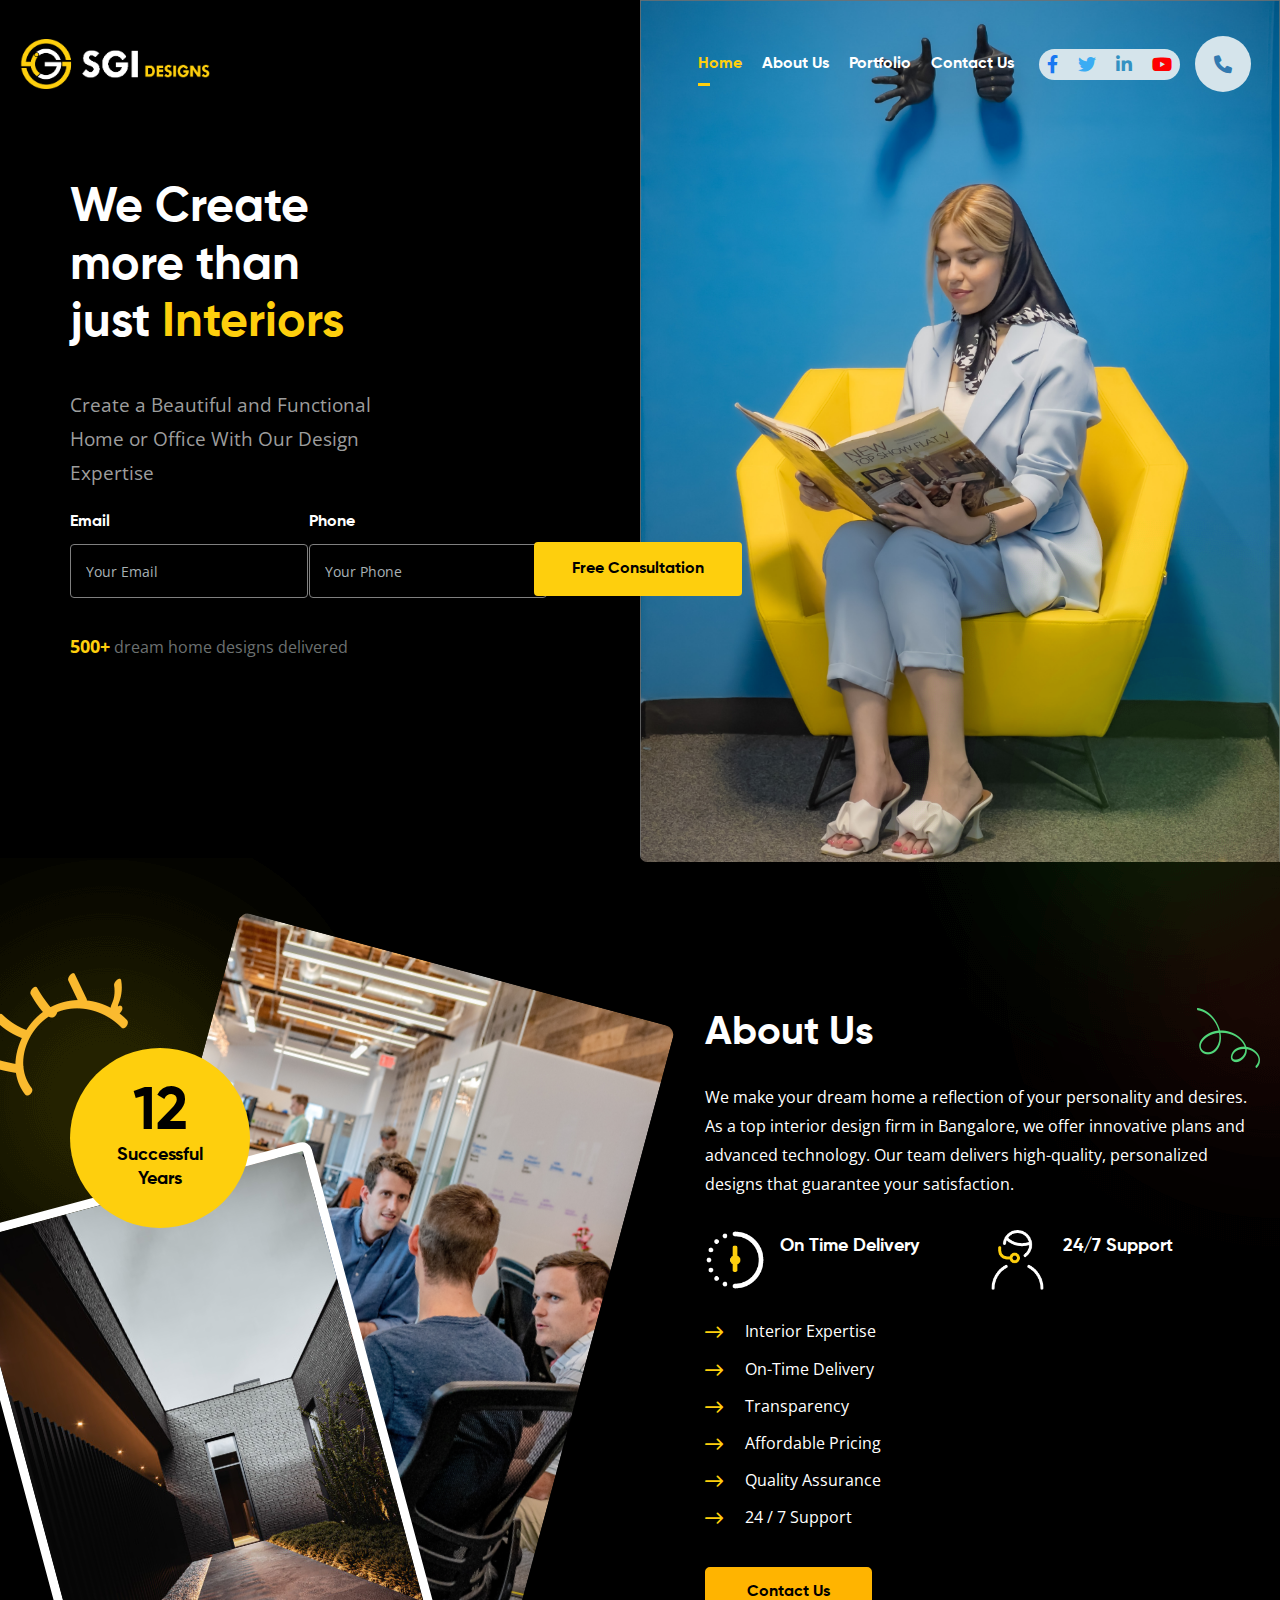
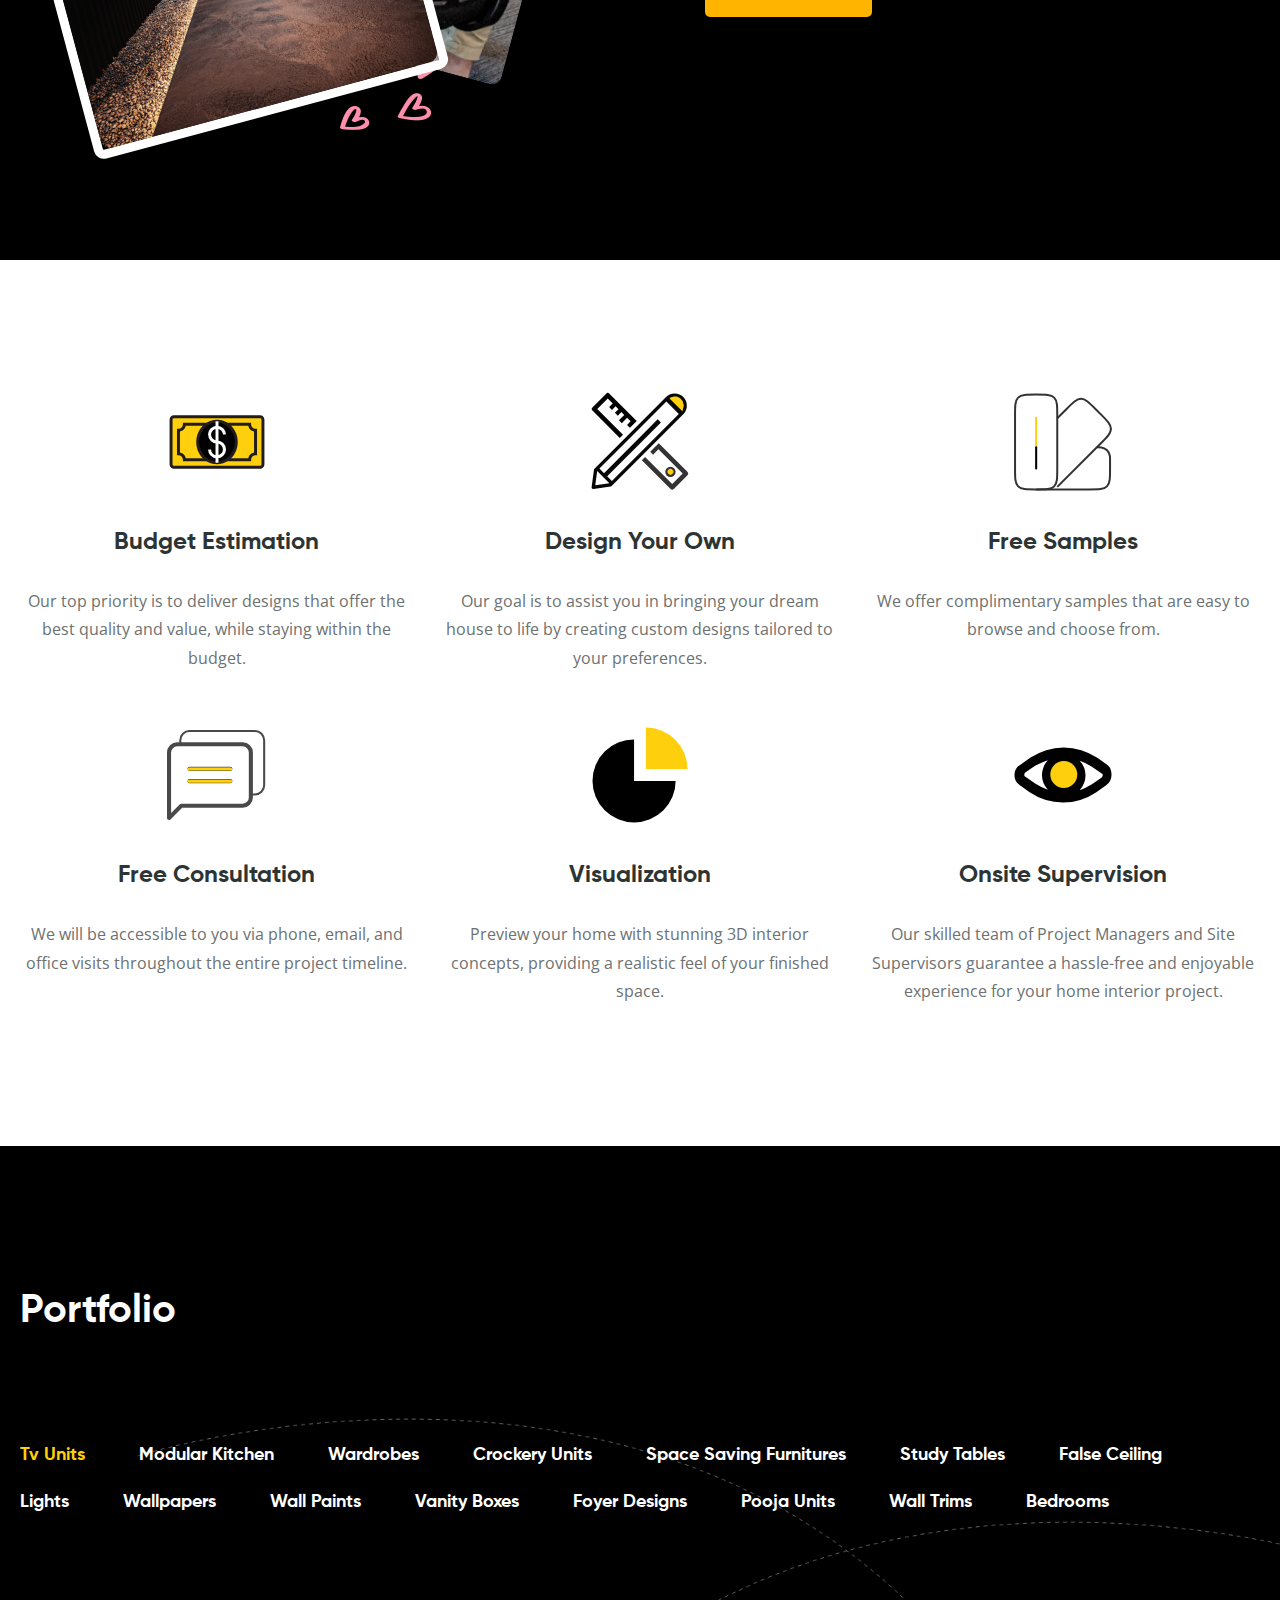
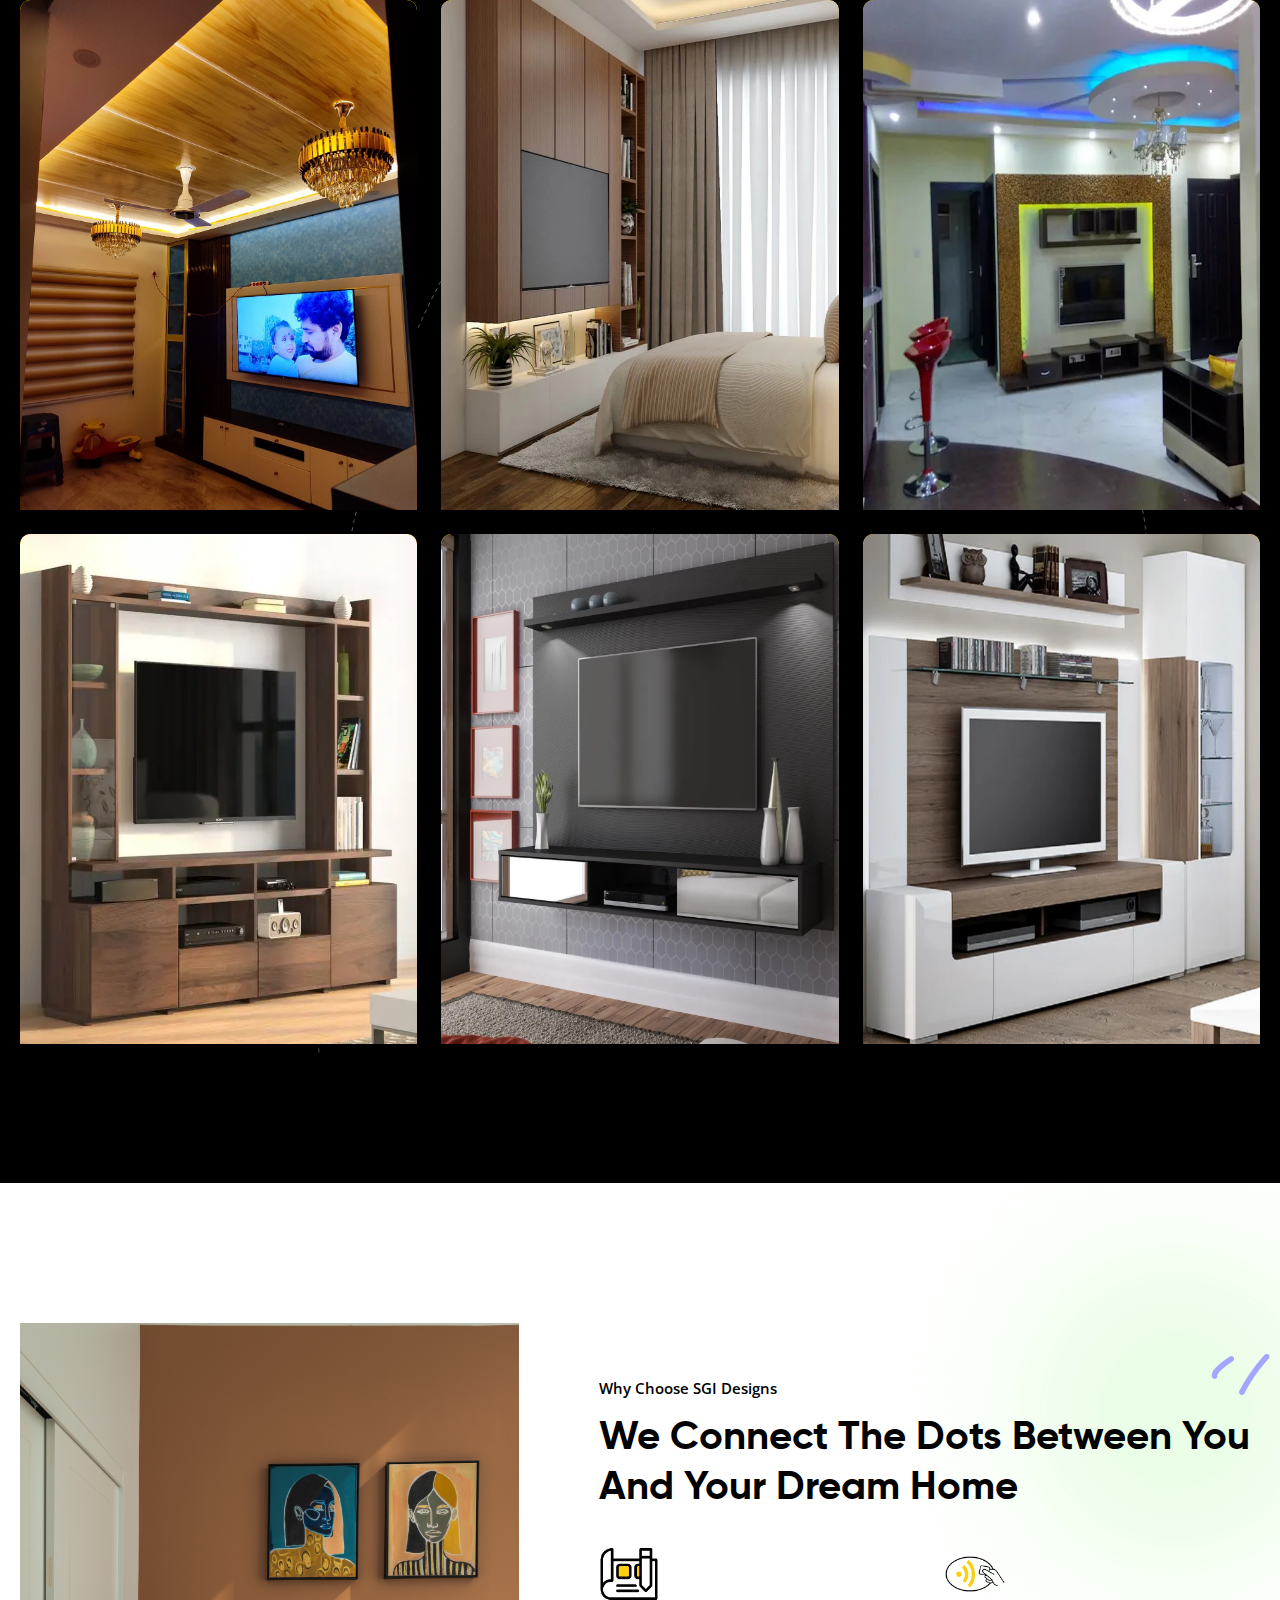
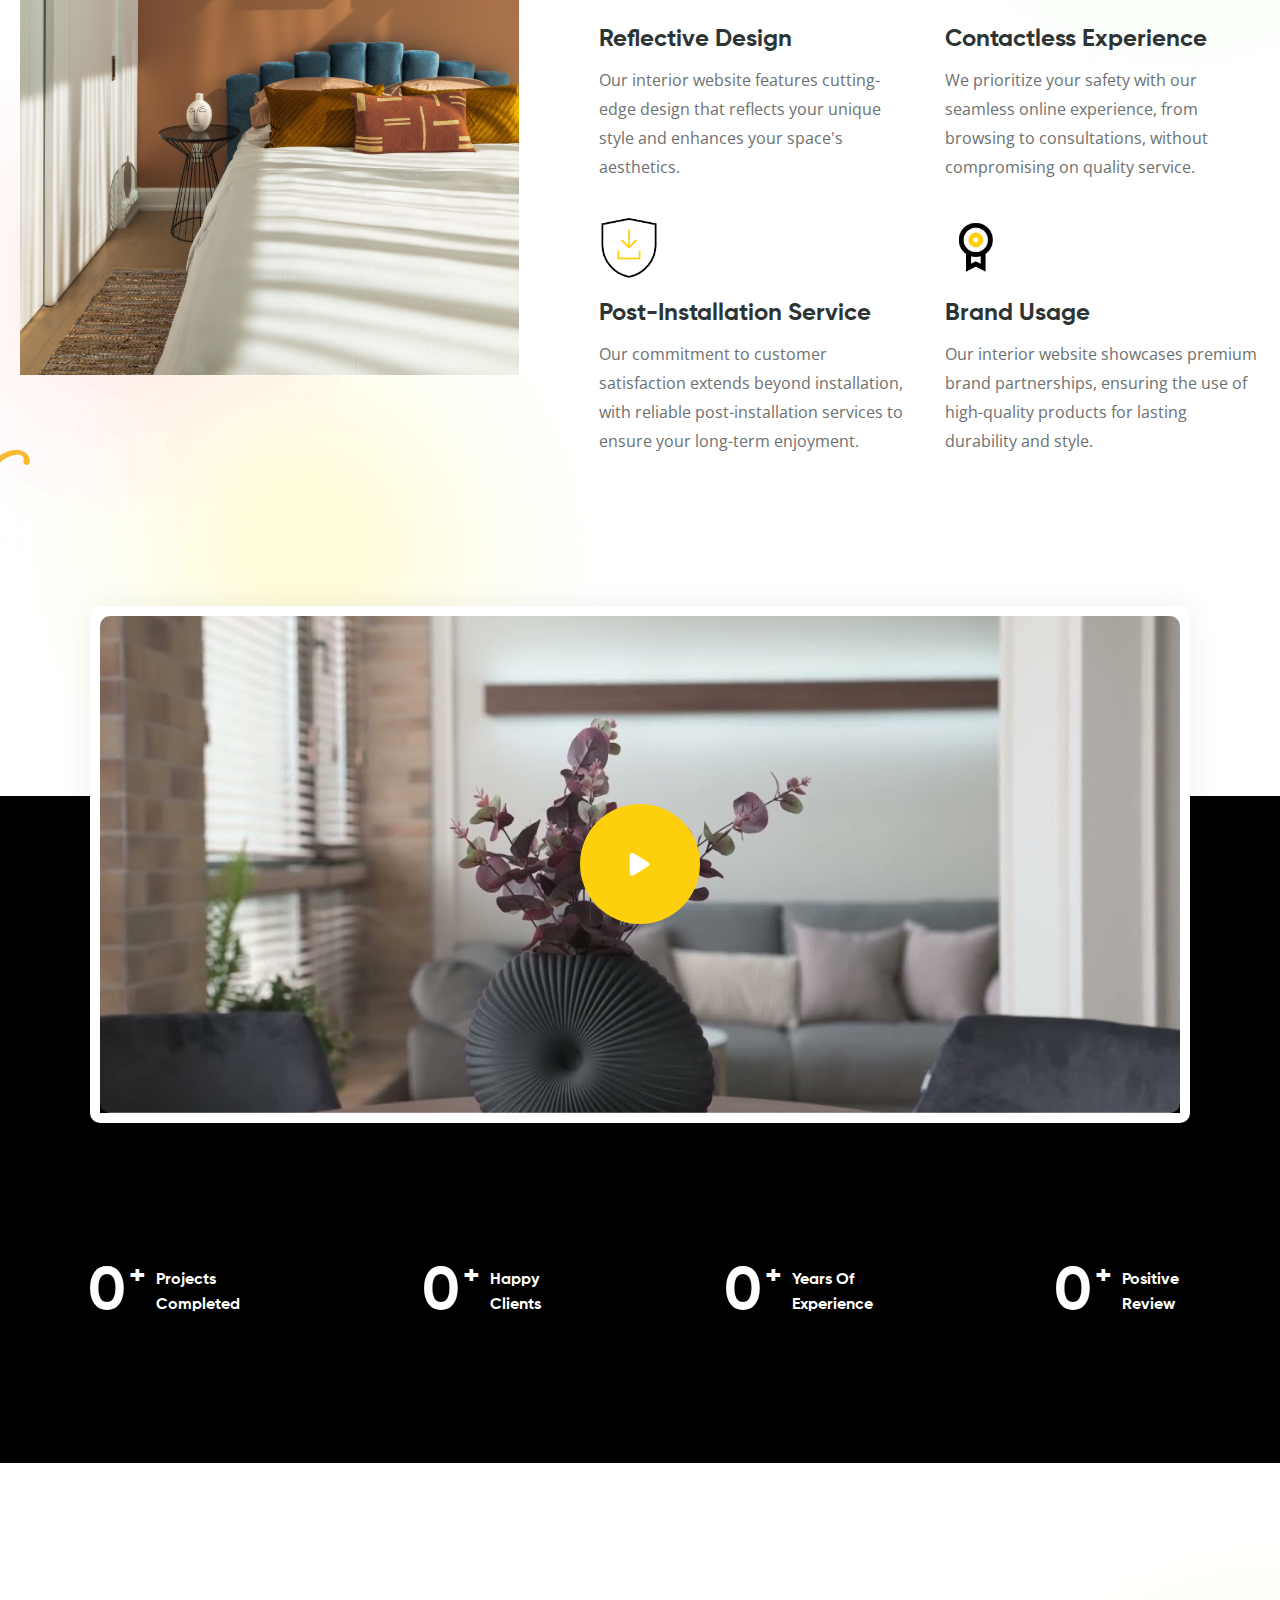
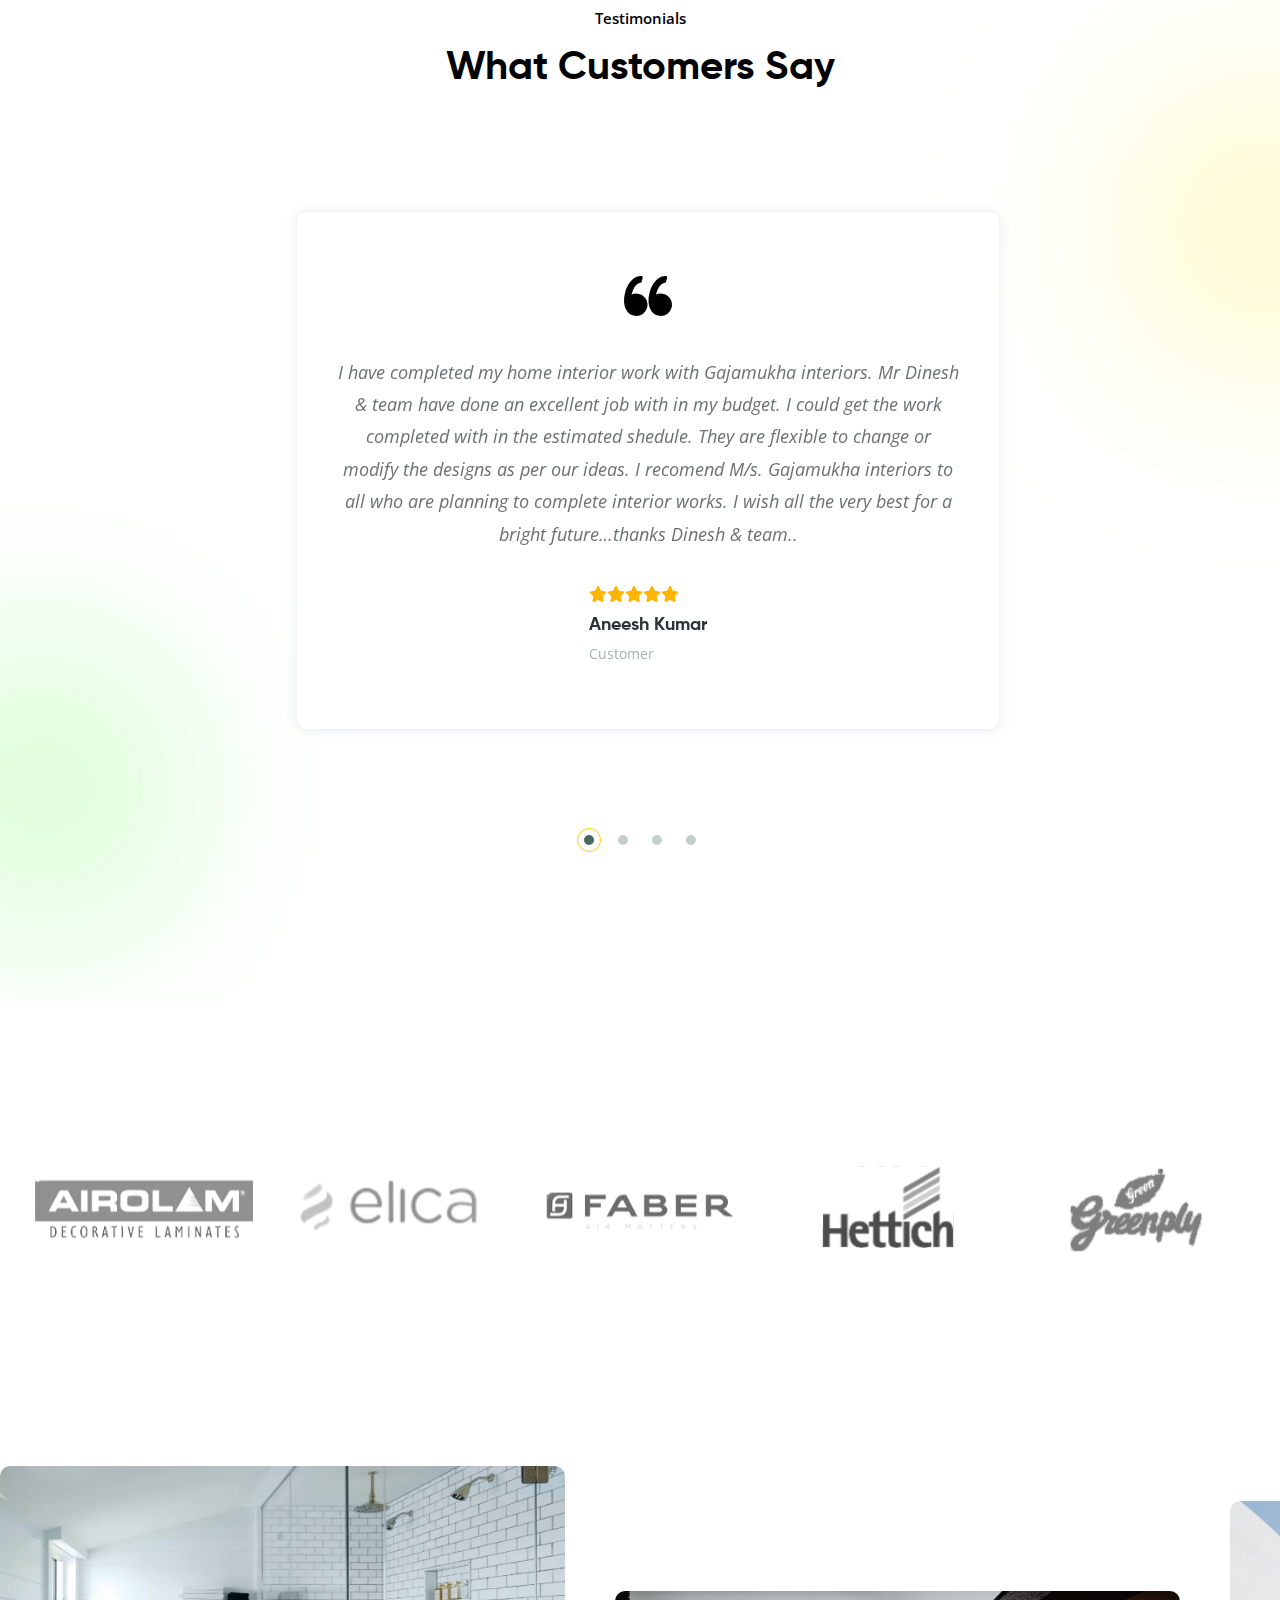
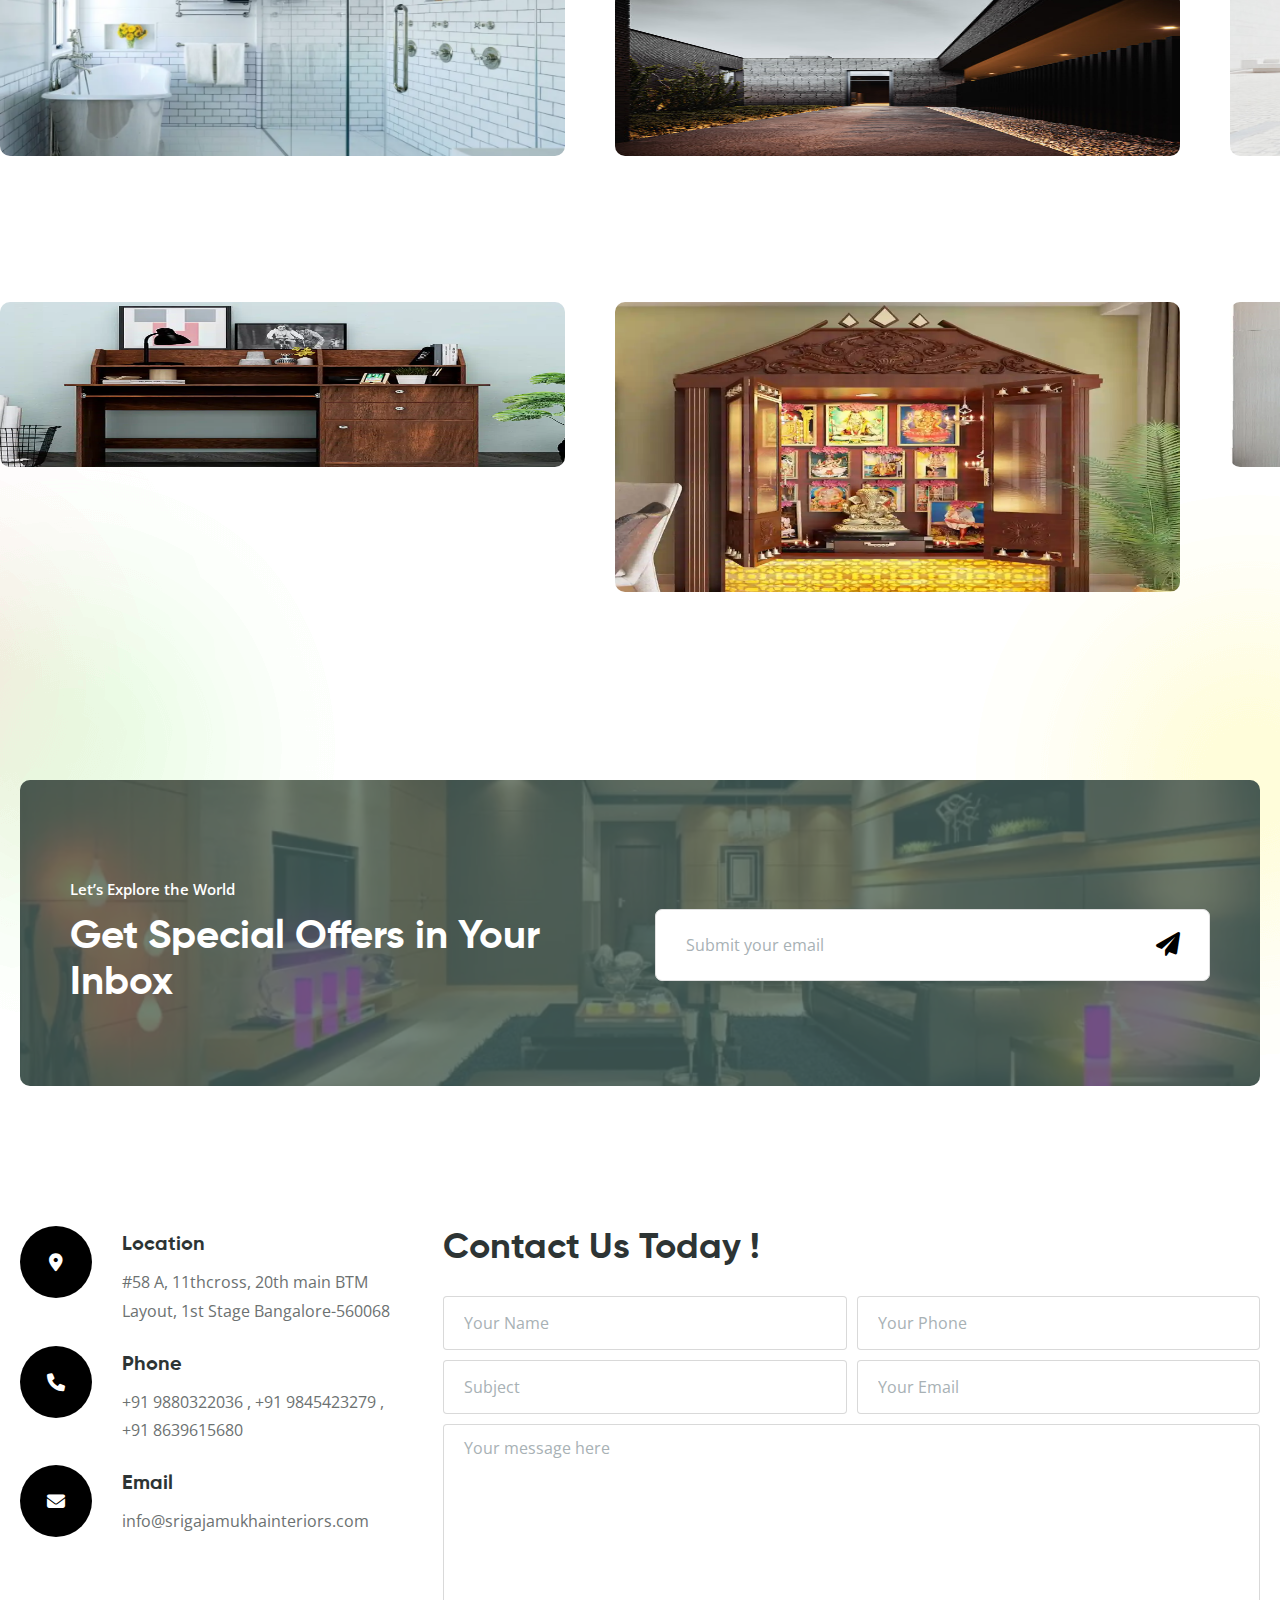
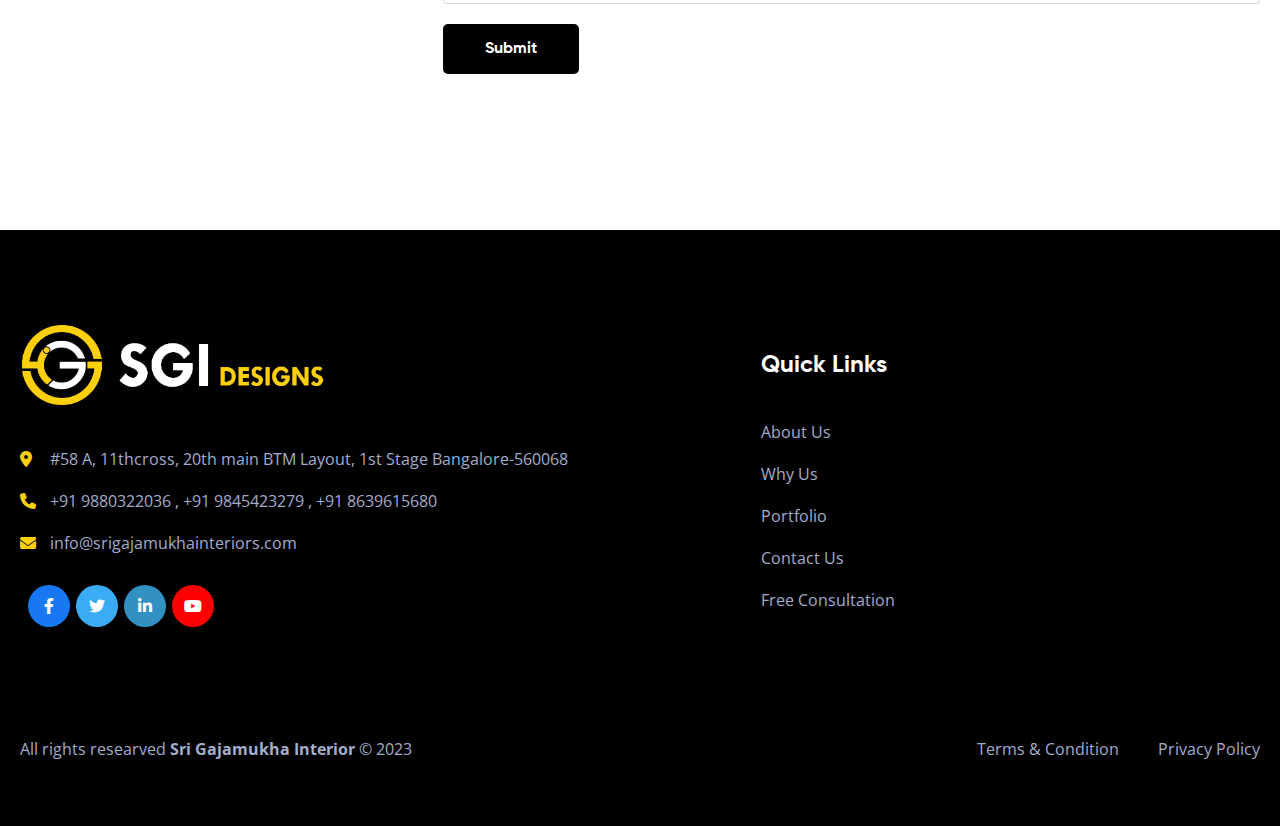
==== commit 45b6b664: "Sgi designs" ====
--- a/index.html
+++ b/index.html
@@ -1,7 +1,7 @@
 <!DOCTYPE html>
 <html lang="en">
 
-<!-- Mirrored from jufailitech.com/envatoitems/travilo/html/ by HTTrack Website Copier/3.x [XR&CO'2014], Sat, 22 Apr 2023 12:21:30 GMT -->
+<!-- Mirrored from toolfe.com/envatoitems/travilo/html/ by HTTrack Website Copier/3.x [XR&CO'2014], Sat, 22 Apr 2023 12:21:30 GMT -->
 
 <head>
     <meta charset="utf-8">
@@ -138,7 +138,7 @@
                                             Design Expertise</div>
                                         <div class="form-box site-form">
                                             <form method="post"
-                                                action="https://jufailitech.com/envatoitems/travilo/html/index.html">
+                                                action="https://toolfe.com/envatoitems/travilo/html/index.html">
                                                 <div class="row clearfix">
                                                     <div class="form-group col-xl-3 col-lg-6 col-md-6 col-sm-12">
                                                         <div class="field-label">Email</div>
@@ -203,13 +203,13 @@
                                 <div class="row clearfix">
                                     <div class="f-block col-lg-6 col-md-6 col-sm-12">
                                         <div class="inner-box">
-                                            <div class="icon"><img src="images/resource/ideate.png" alt=""></div>
+                                            <div class="icon"><img src="images/icons/Clock-black-bg.png" alt=""></div>
                                             <h6>On Time Delivery</h6>
                                         </div>
                                     </div>
                                     <div class="f-block col-lg-6 col-md-6 col-sm-12">
                                         <div class="inner-box">
-                                            <div class="icon"><img src="images/resource/design.png" alt=""></div>
+                                            <div class="icon"><img src="images/icons/Customer-care-black-bg.png" alt=""></div>
                                             <h6>24/7 Support</h6>
                                         </div>
                                     </div>
@@ -226,7 +226,7 @@
                                         <li>24 / 7 Support</li>
                                     </ul>
                                 </div>
-                                <div class="link-box"><a href="about.html" class="theme-btn btn-style-one" id="id1"><span>Contact
+                                <div class="link-box"><a href="contact.html" class="theme-btn btn-style-one" id="id1"><span>Contact
                                             Us</span></a></div>
                             </div>
                         </div>
@@ -310,613 +310,602 @@
                     </div>
                 </div>
             </section>
-        <section class="packages-two">
-            <div class="bg-layer" style="background-image: url(images/background/pattern-3.jpg);"></div>
-            <div class="auto-container">
-                <div class="tabs-box pkg-tabs">
-                    <div class="title-outer clearfix">
-                        <div class="title-box">
-
-                            <h2><span>Portfolio</span></h2>
-                        </div>
-                        <div class="tab-btns">
-                            <ul class="tab-buttons clearfix">
-                                <li class="tab-btn active-btn" data-tab="#pkg-tab-5"><span>Tv Units</span></li>
-                                <li class="tab-btn " data-tab="#pkg-tab-1"><span>Modular Kitchen</span></li>
-                                <li class="tab-btn" data-tab="#pkg-tab-2"><span> Wardrobes</span></li>
-                                <li class="tab-btn" data-tab="#pkg-tab-3"><span>Crockery Units</span></li>
-                                <li class="tab-btn" data-tab="#pkg-tab-4"><span>Space Saving Furnitures</span></li>
-                                <li class="tab-btn" data-tab="#pkg-tab-6"><span>Study Tables</span></li>
-                                <li class="tab-btn" data-tab="#pkg-tab-7"><span>False Ceiling</span></li>
-                                <li class="tab-btn" data-tab="#pkg-tab-8"><span>Lights</span></li>
-                                <li class="tab-btn" data-tab="#pkg-tab-9"><span>Wallpapers</span></li>
-                                <li class="tab-btn" data-tab="#pkg-tab-10"><span>Wall Paints</span></li>
-                                <li class="tab-btn" data-tab="#pkg-tab-11"><span>Vanity Boxes</span></li>
-                                <li class="tab-btn" data-tab="#pkg-tab-12"><span>Foyer Designs</span></li>
-                                <li class="tab-btn" data-tab="#pkg-tab-13"><span>Pooja Units</span></li>
-                                <li class="tab-btn" data-tab="#pkg-tab-14"><span>Wall Trims</span></li>
-                            </ul>
-                        </div>
-                    </div>
-                    <div class="tabs-content">
-                        <div class="tab " id="pkg-tab-1">
-                            <div class="row clearfix justify-content-center">
-                                <!--Block-->
-                                <div class="package-block alt col-lg-4 col-md-6 col-sm-12">
-                                    <div class="inner-box">
-                                        <div class="image-box">
-                                            <div class="image"><a href="#"><img src="images/portfolio/kitc_1.png"
-                                                        alt=""></a></div>
-
-
+    <!--End Banner Section -->
+    <section class="packages-two">
+        <div class="bg-layer" style="background-image: url(images/background/pattern-3.jpg);"></div>
+        <div class="auto-container">
+            <div class="tabs-box pkg-tabs">
+                <div class="title-outer clearfix">
+                    <div class="title-box">
+
+                        <h2><span>Portfolio</span></h2>
+                    </div>
+                    <div class="tab-btns">
+                        <ul class="tab-buttons clearfix">
+                            <li class="tab-btn active-btn" data-tab="#pkg-tab-5"><span>Tv Units</span></li>
+                            <li class="tab-btn " data-tab="#pkg-tab-1"><span>Modular Kitchen</span></li>
+                            <li class="tab-btn" data-tab="#pkg-tab-2"><span> Wardrobes</span></li>
+                            <li class="tab-btn" data-tab="#pkg-tab-3"><span>Crockery Units</span></li>
+                            <li class="tab-btn" data-tab="#pkg-tab-4"><span>Space Saving Furnitures</span></li>
+                            <li class="tab-btn" data-tab="#pkg-tab-6"><span>Study Tables</span></li>
+                            <li class="tab-btn" data-tab="#pkg-tab-7"><span>False Ceiling</span></li>
+                            <li class="tab-btn" data-tab="#pkg-tab-8"><span>Lights</span></li>
+                            <li class="tab-btn" data-tab="#pkg-tab-9"><span>Wallpapers</span></li>
+                            <li class="tab-btn" data-tab="#pkg-tab-10"><span>Wall Paints</span></li>
+                            <li class="tab-btn" data-tab="#pkg-tab-11"><span>Vanity Boxes</span></li>
+                            <li class="tab-btn" data-tab="#pkg-tab-12"><span>Foyer Designs</span></li>
+                            <li class="tab-btn" data-tab="#pkg-tab-13"><span>Pooja Units</span></li>
+                            <li class="tab-btn" data-tab="#pkg-tab-14"><span>Wall Trims</span></li>
+                            <li class="tab-btn" data-tab="#pkg-tab-15"><span>Bedrooms</span></li>
+                        </ul>
+                    </div>
+                </div>
+                <div class="tabs-content">
+                    <div class="tab " id="pkg-tab-1">
+                        <div class="row clearfix justify-content-center">
+                            <!--Block-->
+                            <div class="package-block alt col-lg-4 col-md-6 col-sm-12">
+                                <div class="inner-box">
+                                    <div class="image-box">
+                                        <div class="image"><a href="#"><img src="images/portfolio/img/kitchen.jpeg"
+                                                    alt=""></a></div>
+
+
+                                    </div>
+
+                                </div>
+                            </div>
+                            <!--Block-->
+                            <div class="package-block alt col-lg-4 col-md-6 col-sm-12">
+                                <div class="inner-box">
+                                    <div class="image-box">
+                                        <div class="image"><a href="#"><img src="images/portfolio/kitc_2.png"
+                                                    alt=""></a></div>
+
+                                    </div>
+
+                                </div>
+                            </div>
+                           
+                    
+                            
+                        </div>
+                    </div>
+                    <div class="tab" id="pkg-tab-2">
+                        <div class="row clearfix justify-content-center">
+                         
+                           
+                           
+                            <!--Block-->
+                            <div class="package-block alt col-lg-4 col-md-6 col-sm-12">
+                                <div class="inner-box">
+                                    <div class="image-box">
+                                        <div class="image"><a href="#"><img src="images/portfolio/img/war drobe.jpeg"
+                                                    alt=""></a></div>
+
+                                    </div>
+
+                                </div>
+                            </div>
+                            <!--Block-->
+                            <div class="package-block alt col-lg-4 col-md-6 col-sm-12">
+                                <div class="inner-box">
+                                    <div class="image-box">
+                                        <div class="image"><a href="#"><img src="images/portfolio/img/Wardrobe 2.jpeg"
+                                                    alt=""></a></div>
+
+                                    </div>
+
+                                </div>
+                            </div>
+                                          <!--Block-->
+                                          <div class="package-block alt col-lg-4 col-md-6 col-sm-12">
+                                            <div class="inner-box">
+                                                <div class="image-box">
+                                                    <div class="image"><a href="#"><img src="images/portfolio/img/Wardrobe 3.jpeg"
+                                                                alt=""></a></div>
+            
+                                                </div>
+            
+                                            </div>
                                         </div>
-
-                                    </div>
-                                </div>
-                                <!--Block-->
-                                <div class="package-block alt col-lg-4 col-md-6 col-sm-12">
-                                    <div class="inner-box">
-                                        <div class="image-box">
-                                            <div class="image"><a href="#"><img src="images/portfolio/kitc_2.png"
-                                                        alt=""></a></div>
-
+                        </div>
+                    </div>
+                    <div class="tab" id="pkg-tab-3">
+                        <div class="row clearfix justify-content-center">
+                          
+                            <!--Block-->
+                            <div class="package-block alt col-lg-4 col-md-6 col-sm-12">
+                                <div class="inner-box">
+                                    <div class="image-box">
+                                        <div class="image"><a href="#"><img src="images/portfolio/cro_2.png"
+                                                    alt=""></a></div>
+
+                                    </div>
+
+                                </div>
+                            </div>
+                            <!--Block-->
+                            <div class="package-block alt col-lg-4 col-md-6 col-sm-12">
+                                <div class="inner-box">
+                                    <div class="image-box">
+                                        <div class="image"><a href="#"><img src="images/portfolio/cro_3.png"
+                                                    alt=""></a></div>
+
+                                    </div>
+
+                                </div>
+                            </div>
+                         
+
+
+                        </div>
+                    </div>
+                    <div class="tab" id="pkg-tab-6">
+                        <div class="row clearfix justify-content-center">
+                            <!--Block-->
+                         
+                            <!--Block-->
+                            <div class="package-block alt col-lg-4 col-md-6 col-sm-12">
+                                <div class="inner-box">
+                                    <div class="image-box">
+                                        <div class="image"><a href="#"><img src="images/portfolio/space_2.png"
+                                                    alt=""></a></div>
+
+                                    </div>
+
+                                </div>
+                            </div>
+
+                       
+                          
+                        </div>
+                    </div>
+                    <div class="tab active-tab" id="pkg-tab-5">
+                        <div class="row clearfix justify-content-center">
+                           
+                            <!--Block-->
+                            <div class="package-block alt col-lg-4 col-md-6 col-sm-12">
+                                <div class="inner-box">
+                                    <div class="image-box">
+                                        <div class="image"><a href="#"><img src="images/portfolio/img/tv.jpeg"
+                                                    alt=""></a></div>
+
+                                    </div>
+
+                                </div>
+                            </div>
+                            <!--Block-->
+                            <div class="package-block alt col-lg-4 col-md-6 col-sm-12">
+                                <div class="inner-box">
+                                    <div class="image-box">
+                                        <div class="image"><a href="#"><img src="images/portfolio/tv_3.png"
+                                                    alt=""></a></div>
+
+                                    </div>
+
+                                </div>
+                            </div>
+                          
+                            <!--Block-->
+                            <div class="package-block alt col-lg-4 col-md-6 col-sm-12">
+                                <div class="inner-box">
+                                    <div class="image-box">
+                                        <div class="image"><a href="#"><img src="images/portfolio/tv_5.png"
+                                                    alt=""></a></div>
+
+                                    </div>
+
+                                </div>
+                            </div>
+                            <!--Block-->
+                            <div class="package-block alt col-lg-4 col-md-6 col-sm-12">
+                                <div class="inner-box">
+                                    <div class="image-box">
+                                        <div class="image"><a href="#"><img src="images/portfolio/tv_6.png"
+                                                    alt=""></a></div>
+
+                                    </div>
+
+                                </div>
+                            </div>
+                           
+                            <!--Block-->
+                            <div class="package-block alt col-lg-4 col-md-6 col-sm-12">
+                                <div class="inner-box">
+                                    <div class="image-box">
+                                        <div class="image"><a href="#"><img src="images/portfolio/tv_8.png"
+                                                    alt=""></a></div>
+
+                                    </div>
+
+                                </div>
+                            </div>
+                            <!--Block-->
+                            <div class="package-block alt col-lg-4 col-md-6 col-sm-12">
+                                <div class="inner-box">
+                                    <div class="image-box">
+                                        <div class="image"><a href="#"><img src="images/portfolio/tv_9.png"
+                                                    alt=""></a></div>
+
+                                    </div>
+
+                                </div>
+                            </div>
+                        </div>
+                    </div>
+                    <div class="tab" id="pkg-tab-4">
+                        <div class="row clearfix justify-content-center">
+                          
+                            <!--Block-->
+                            <div class="package-block alt col-lg-4 col-md-6 col-sm-12">
+                                <div class="inner-box">
+                                    <div class="image-box">
+                                        <div class="image"><a href="#"><img src="images/portfolio/study_2.png"
+                                                    alt=""></a></div>
+
+                                    </div>
+
+                                </div>
+                            </div>
+                           
+                            <!--Block-->
+                            <div class="package-block alt col-lg-4 col-md-6 col-sm-12">
+                                <div class="inner-box">
+                                    <div class="image-box">
+                                        <div class="image"><a href="#"><img src="images/portfolio/study_4.png"
+                                                    alt=""></a></div>
+
+                                    </div>
+
+                                </div>
+                            </div>
+                          
+                            <!--Block-->
+                            <div class="package-block alt col-lg-4 col-md-6 col-sm-12">
+                                <div class="inner-box">
+                                    <div class="image-box">
+                                        <div class="image"><a href="#"><img src="images/portfolio/study_6.png"
+                                                    alt=""></a></div>
+
+                                    </div>
+
+                                </div>
+                            </div>
+                        </div>
+                    </div>
+                    <div class="tab" id="pkg-tab-7">
+                        <div class="row clearfix justify-content-center">
+                            <!--Block-->
+                            <div class="package-block alt col-lg-4 col-md-6 col-sm-12">
+                                <div class="inner-box">
+                                    <div class="image-box">
+                                        <div class="image"><a href="#"><img src="images/portfolio/img/fall_seiling.jpeg"
+                                                    alt=""></a></div>
+
+                                    </div>
+
+                                </div>
+                            </div>
+                            <!--Block-->
+                            <div class="package-block alt col-lg-4 col-md-6 col-sm-12">
+                                <div class="inner-box">
+                                    <div class="image-box">
+                                        <div class="image"><a href="#"><img src="images/portfolio/fal_2.png"
+                                                    alt=""></a></div>
+
+                                    </div>
+
+                                </div>
+                            </div>
+                          
+                        
+
+                        </div>
+                    </div>
+                    <div class="tab" id="pkg-tab-8">
+                        <div class="row clearfix justify-content-center">
+                           
+                            <!--Block-->
+                            <div class="package-block alt col-lg-4 col-md-6 col-sm-12">
+                                <div class="inner-box">
+                                    <div class="image-box">
+                                        <div class="image"><a href="#"><img src="images/portfolio/img/Lights.jpeg"
+                                                    alt=""></a></div>
+
+                                    </div>
+
+                                </div>
+                            </div>
+                            <!--Block-->
+                            <div class="package-block alt col-lg-4 col-md-6 col-sm-12">
+                                <div class="inner-box">
+                                    <div class="image-box">
+                                        <div class="image"><a href="#"><img src="images/portfolio/img/Lights2.jpeg"
+                                                    alt=""></a></div>
+
+                                    </div>
+
+                                </div>
+                            </div>
+                          
+                          
+
+                        </div>
+                    </div>
+                    <div class="tab" id="pkg-tab-9">
+                        <div class="row clearfix justify-content-center">
+                            <!--Block-->
+                            <div class="package-block alt col-lg-4 col-md-6 col-sm-12">
+                                <div class="inner-box">
+                                    <div class="image-box">
+                                        <div class="image"><a href="#"><img src="images/portfolio/wallpaper_1.png"
+                                                    alt=""></a></div>
+
+                                    </div>
+
+                                </div>
+                            </div>
+                            <!--Block-->
+                            <div class="package-block alt col-lg-4 col-md-6 col-sm-12">
+                                <div class="inner-box">
+                                    <div class="image-box">
+                                        <div class="image"><a href="#"><img src="images/portfolio/wallpaper_2.png"
+                                                    alt=""></a></div>
+
+                                    </div>
+
+                                </div>
+                            </div>
+                         
+                            
+                         
+            
+                          
+                        </div>
+                    </div>
+                    <div class="tab" id="pkg-tab-10">
+                        <div class="row clearfix justify-content-center">
+                            
+                            <!--Block-->
+                            <div class="package-block alt col-lg-4 col-md-6 col-sm-12">
+                                <div class="inner-box">
+                                    <div class="image-box">
+                                        <div class="image"><a href="#"><img src="images/portfolio/wall_2.png"
+                                                    alt=""></a></div>
+
+                                    </div>
+
+                                </div>
+                            </div>
+                            <!--Block-->
+                            <div class="package-block alt col-lg-4 col-md-6 col-sm-12">
+                                <div class="inner-box">
+                                    <div class="image-box">
+                                        <div class="image"><a href="#"><img src="images/portfolio/wall_3.png"
+                                                    alt=""></a></div>
+
+                                    </div>
+
+                                </div>
+                            </div>
+                            <!--Block-->
+                            <div class="package-block alt col-lg-4 col-md-6 col-sm-12">
+                                <div class="inner-box">
+                                    <div class="image-box">
+                                        <div class="image"><a href="#"><img src="images/portfolio/wall_4.png"
+                                                    alt=""></a></div>
+
+                                    </div>
+
+                                </div>
+                            </div>
+                            <!--Block-->
+                            <div class="package-block alt col-lg-4 col-md-6 col-sm-12">
+                                <div class="inner-box">
+                                    <div class="image-box">
+                                        <div class="image"><a href="#"><img src="images/portfolio/wall_5.png"
+                                                    alt=""></a></div>
+
+                                    </div>
+
+                                </div>
+                            </div>
+                          
+                        </div>
+                    </div>
+                    <div class="tab" id="pkg-tab-11">
+                        <div class="row clearfix justify-content-center">
+                          
+                            <!--Block-->
+                            <div class="package-block alt col-lg-4 col-md-6 col-sm-12">
+                                <div class="inner-box">
+                                    <div class="image-box">
+                                        <div class="image"><a href="#"><img src="images/portfolio/bath_2.png"
+                                                    alt=""></a></div>
+
+                                    </div>
+
+                                </div>
+                            </div>
+                            <!--Block-->
+                            <div class="package-block alt col-lg-4 col-md-6 col-sm-12">
+                                <div class="inner-box">
+                                    <div class="image-box">
+                                        <div class="image"><a href="#"><img src="images/portfolio/bath_3.png"
+                                                    alt=""></a></div>
+
+                                    </div>
+
+                                </div>
+                            </div>
+                          
+                            <!--Block-->
+                            <div class="package-block alt col-lg-4 col-md-6 col-sm-12">
+                                <div class="inner-box">
+                                    <div class="image-box">
+                                        <div class="image"><a href="#"><img src="images/portfolio/bath_5.png"
+                                                    alt=""></a></div>
+
+                                    </div>
+
+                                </div>
+                            </div>
+                            <!--Block-->
+                            <div class="package-block alt col-lg-4 col-md-6 col-sm-12">
+                                <div class="inner-box">
+                                    <div class="image-box">
+                                        <div class="image"><a href="#"><img src="images/portfolio/bath_6.png"
+                                                    alt=""></a></div>
+
+                                    </div>
+
+                                </div>
+                            </div>
+
+
+                        </div>
+                    </div>
+                    <div class="tab" id="pkg-tab-12">
+                        <div class="row clearfix justify-content-center">
+                            <!--Block-->
+                            <div class="package-block alt col-lg-4 col-md-6 col-sm-12">
+                                <div class="inner-box">
+                                    <div class="image-box">
+                                        <div class="image"><a href="#"><img src="images/portfolio/img/foer.jpeg"
+                                                    alt=""></a></div>
+
+                                    </div>
+
+                                </div>
+                            </div>
+                        </div>
+                    </div>
+                    <div class="tab" id="pkg-tab-13">
+                        <div class="row clearfix justify-content-center">
+                            <!--Block-->
+                            <div class="package-block alt col-lg-4 col-md-6 col-sm-12">
+                                <div class="inner-box">
+                                    <div class="image-box">
+                                        <div class="image"><a href="#"><img src="images/portfolio/pooja_1.png"
+                                                    alt=""></a></div>
+
+                                    </div>
+
+                                </div>
+                            </div>
+                            <!--Block-->
+                            <div class="package-block alt col-lg-4 col-md-6 col-sm-12">
+                                <div class="inner-box">
+                                    <div class="image-box">
+                                        <div class="image"><a href="#"><img src="images/portfolio/Pooja_2.png"
+                                                    alt=""></a></div>
+
+                                    </div>
+
+                                </div>
+                            </div>
+                           
+                            <!--Block-->
+                            <div class="package-block alt col-lg-4 col-md-6 col-sm-12">
+                                <div class="inner-box">
+                                    <div class="image-box">
+                                        <div class="image"><a href="#"><img src="images/portfolio/pooja_4.png"
+                                                    alt=""></a></div>
+
+                                    </div>
+
+                                </div>
+                            </div>
+                            <!--Block-->
+                            <div class="package-block alt col-lg-4 col-md-6 col-sm-12">
+                                <div class="inner-box">
+                                    <div class="image-box">
+                                        <div class="image"><a href="#"><img src="images/portfolio/pooja_5.png"
+                                                    alt=""></a></div>
+
+                                    </div>
+
+                                </div>
+                            </div>
+                            <!--Block-->
+                            <div class="package-block alt col-lg-4 col-md-6 col-sm-12">
+                                <div class="inner-box">
+                                    <div class="image-box">
+                                        <div class="image"><a href="#"><img src="images/portfolio/pooja_6.png"
+                                                    alt=""></a></div>
+
+                                    </div>
+
+                                </div>
+                            </div>
+                            <!--Block-->
+                            <div class="package-block alt col-lg-4 col-md-6 col-sm-12">
+                                <div class="inner-box">
+                                    <div class="image-box">
+                                        <div class="image"><a href="#"><img src="images/portfolio/pooja_7.png"
+                                                    alt=""></a></div>
+
+                                    </div>
+
+                                </div>
+                            </div>
+                        </div>
+                    </div>
+                    <div class="tab" id="pkg-tab-14">
+                        <div class="row clearfix justify-content-center">
+                            <!--Block-->
+                            <div class="package-block alt col-lg-4 col-md-6 col-sm-12">
+                                <div class="inner-box">
+                                    <div class="image-box">
+                                        <div class="image"><a href="#"><img src="images/portfolio/img/wall trims.jpeg"
+                                                    alt=""></a></div>
+
+                                    </div>
+
+                                </div>
+                            </div>
+                          
+                           
+                    
+                        </div>
+                    </div>
+                    <div class="tab" id="pkg-tab-15">
+                        <div class="row clearfix justify-content-center">
+                            <!--Block-->
+                            <div class="package-block alt col-lg-4 col-md-6 col-sm-12">
+                                <div class="inner-box">
+                                    <div class="image-box">
+                                        <div class="image"><a href="#"><img src="images/portfolio/img/Bedroom.jpeg"
+                                                    alt=""></a></div>
+
+                                    </div>
+
+                                </div>
+                            </div>
+                                           <!--Block-->
+                                           <div class="package-block alt col-lg-4 col-md-6 col-sm-12">
+                                            <div class="inner-box">
+                                                <div class="image-box">
+                                                    <div class="image"><a href="#"><img src="images/portfolio/img/bedroom 2.jpeg"
+                                                                alt=""></a></div>
+            
+                                                </div>
+            
+                                            </div>
                                         </div>
-
-                                    </div>
-                                </div>
-                               
-                        
-                                
-                            </div>
-                        </div>
-                        <div class="tab" id="pkg-tab-2">
-                            <div class="row clearfix justify-content-center">
-                             
-                               
-                               
-                                <!--Block-->
-                                <div class="package-block alt col-lg-4 col-md-6 col-sm-12">
-                                    <div class="inner-box">
-                                        <div class="image-box">
-                                            <div class="image"><a href="#"><img src="images/portfolio/store_5.png"
-                                                        alt=""></a></div>
-
-                                        </div>
-
-                                    </div>
-                                </div>
-                                <!--Block-->
-                                <div class="package-block alt col-lg-4 col-md-6 col-sm-12">
-                                    <div class="inner-box">
-                                        <div class="image-box">
-                                            <div class="image"><a href="#"><img src="images/portfolio/store_6.png"
-                                                        alt=""></a></div>
-
-                                        </div>
-
-                                    </div>
-                                </div>
-                            </div>
-                        </div>
-                        <div class="tab" id="pkg-tab-3">
-                            <div class="row clearfix justify-content-center">
-                              
-                                <!--Block-->
-                                <div class="package-block alt col-lg-4 col-md-6 col-sm-12">
-                                    <div class="inner-box">
-                                        <div class="image-box">
-                                            <div class="image"><a href="#"><img src="images/portfolio/cro_2.png"
-                                                        alt=""></a></div>
-
-                                        </div>
-
-                                    </div>
-                                </div>
-                                <!--Block-->
-                                <div class="package-block alt col-lg-4 col-md-6 col-sm-12">
-                                    <div class="inner-box">
-                                        <div class="image-box">
-                                            <div class="image"><a href="#"><img src="images/portfolio/cro_3.png"
-                                                        alt=""></a></div>
-
-                                        </div>
-
-                                    </div>
-                                </div>
-                             
-
-
-                            </div>
-                        </div>
-                        <div class="tab" id="pkg-tab-6">
-                            <div class="row clearfix justify-content-center">
-                                <!--Block-->
-                             
-                                <!--Block-->
-                                <div class="package-block alt col-lg-4 col-md-6 col-sm-12">
-                                    <div class="inner-box">
-                                        <div class="image-box">
-                                            <div class="image"><a href="#"><img src="images/portfolio/space_2.png"
-                                                        alt=""></a></div>
-
-                                        </div>
-
-                                    </div>
-                                </div>
-
+                          
                            
-                              
-                            </div>
-                        </div>
-                        <div class="tab active-tab" id="pkg-tab-5">
-                            <div class="row clearfix justify-content-center">
-                               
-                                <!--Block-->
-                                <div class="package-block alt col-lg-4 col-md-6 col-sm-12">
-                                    <div class="inner-box">
-                                        <div class="image-box">
-                                            <div class="image"><a href="#"><img src="images/portfolio/tv_2.png"
-                                                        alt=""></a></div>
-
-                                        </div>
-
-                                    </div>
-                                </div>
-                                <!--Block-->
-                                <div class="package-block alt col-lg-4 col-md-6 col-sm-12">
-                                    <div class="inner-box">
-                                        <div class="image-box">
-                                            <div class="image"><a href="#"><img src="images/portfolio/tv_3.png"
-                                                        alt=""></a></div>
-
-                                        </div>
-
-                                    </div>
-                                </div>
-                              
-                                <!--Block-->
-                                <div class="package-block alt col-lg-4 col-md-6 col-sm-12">
-                                    <div class="inner-box">
-                                        <div class="image-box">
-                                            <div class="image"><a href="#"><img src="images/portfolio/tv_5.png"
-                                                        alt=""></a></div>
-
-                                        </div>
-
-                                    </div>
-                                </div>
-                                <!--Block-->
-                                <div class="package-block alt col-lg-4 col-md-6 col-sm-12">
-                                    <div class="inner-box">
-                                        <div class="image-box">
-                                            <div class="image"><a href="#"><img src="images/portfolio/tv_6.png"
-                                                        alt=""></a></div>
-
-                                        </div>
-
-                                    </div>
-                                </div>
-                               
-                                <!--Block-->
-                                <div class="package-block alt col-lg-4 col-md-6 col-sm-12">
-                                    <div class="inner-box">
-                                        <div class="image-box">
-                                            <div class="image"><a href="#"><img src="images/portfolio/tv_8.png"
-                                                        alt=""></a></div>
-
-                                        </div>
-
-                                    </div>
-                                </div>
-                                <!--Block-->
-                                <div class="package-block alt col-lg-4 col-md-6 col-sm-12">
-                                    <div class="inner-box">
-                                        <div class="image-box">
-                                            <div class="image"><a href="#"><img src="images/portfolio/tv_9.png"
-                                                        alt=""></a></div>
-
-                                        </div>
-
-                                    </div>
-                                </div>
-                            </div>
-                        </div>
-                        <div class="tab" id="pkg-tab-4">
-                            <div class="row clearfix justify-content-center">
-                              
-                                <!--Block-->
-                                <div class="package-block alt col-lg-4 col-md-6 col-sm-12">
-                                    <div class="inner-box">
-                                        <div class="image-box">
-                                            <div class="image"><a href="#"><img src="images/portfolio/study_2.png"
-                                                        alt=""></a></div>
-
-                                        </div>
-
-                                    </div>
-                                </div>
-                               
-                                <!--Block-->
-                                <div class="package-block alt col-lg-4 col-md-6 col-sm-12">
-                                    <div class="inner-box">
-                                        <div class="image-box">
-                                            <div class="image"><a href="#"><img src="images/portfolio/study_4.png"
-                                                        alt=""></a></div>
-
-                                        </div>
-
-                                    </div>
-                                </div>
-                              
-                                <!--Block-->
-                                <div class="package-block alt col-lg-4 col-md-6 col-sm-12">
-                                    <div class="inner-box">
-                                        <div class="image-box">
-                                            <div class="image"><a href="#"><img src="images/portfolio/study_6.png"
-                                                        alt=""></a></div>
-
-                                        </div>
-
-                                    </div>
-                                </div>
-                            </div>
-                        </div>
-                        <div class="tab" id="pkg-tab-7">
-                            <div class="row clearfix justify-content-center">
-                                <!--Block-->
-                                <div class="package-block alt col-lg-4 col-md-6 col-sm-12">
-                                    <div class="inner-box">
-                                        <div class="image-box">
-                                            <div class="image"><a href="#"><img src="images/portfolio/fal_1.png"
-                                                        alt=""></a></div>
-
-                                        </div>
-
-                                    </div>
-                                </div>
-                                <!--Block-->
-                                <div class="package-block alt col-lg-4 col-md-6 col-sm-12">
-                                    <div class="inner-box">
-                                        <div class="image-box">
-                                            <div class="image"><a href="#"><img src="images/portfolio/fal_2.png"
-                                                        alt=""></a></div>
-
-                                        </div>
-
-                                    </div>
-                                </div>
-                              
-                            
-
-                            </div>
-                        </div>
-                        <div class="tab" id="pkg-tab-8">
-                            <div class="row clearfix justify-content-center">
-                               
-                                <!--Block-->
-                                <div class="package-block alt col-lg-4 col-md-6 col-sm-12">
-                                    <div class="inner-box">
-                                        <div class="image-box">
-                                            <div class="image"><a href="#"><img src="images/portfolio/light_2.png"
-                                                        alt=""></a></div>
-
-                                        </div>
-
-                                    </div>
-                                </div>
-                                <!--Block-->
-                                <div class="package-block alt col-lg-4 col-md-6 col-sm-12">
-                                    <div class="inner-box">
-                                        <div class="image-box">
-                                            <div class="image"><a href="#"><img src="images/portfolio/light_3.png"
-                                                        alt=""></a></div>
-
-                                        </div>
-
-                                    </div>
-                                </div>
-                              
-                              
-
-                            </div>
-                        </div>
-                        <div class="tab" id="pkg-tab-9">
-                            <div class="row clearfix justify-content-center">
-                                <!--Block-->
-                                <div class="package-block alt col-lg-4 col-md-6 col-sm-12">
-                                    <div class="inner-box">
-                                        <div class="image-box">
-                                            <div class="image"><a href="#"><img src="images/portfolio/wallpaper_1.png"
-                                                        alt=""></a></div>
-
-                                        </div>
-
-                                    </div>
-                                </div>
-                                <!--Block-->
-                                <div class="package-block alt col-lg-4 col-md-6 col-sm-12">
-                                    <div class="inner-box">
-                                        <div class="image-box">
-                                            <div class="image"><a href="#"><img src="images/portfolio/wallpaper_2.png"
-                                                        alt=""></a></div>
-
-                                        </div>
-
-                                    </div>
-                                </div>
-                             
-                                
-                             
-                
-                              
-                            </div>
-                        </div>
-                        <div class="tab" id="pkg-tab-10">
-                            <div class="row clearfix justify-content-center">
-                                
-                                <!--Block-->
-                                <div class="package-block alt col-lg-4 col-md-6 col-sm-12">
-                                    <div class="inner-box">
-                                        <div class="image-box">
-                                            <div class="image"><a href="#"><img src="images/portfolio/wall_2.png"
-                                                        alt=""></a></div>
-
-                                        </div>
-
-                                    </div>
-                                </div>
-                                <!--Block-->
-                                <div class="package-block alt col-lg-4 col-md-6 col-sm-12">
-                                    <div class="inner-box">
-                                        <div class="image-box">
-                                            <div class="image"><a href="#"><img src="images/portfolio/wall_3.png"
-                                                        alt=""></a></div>
-
-                                        </div>
-
-                                    </div>
-                                </div>
-                                <!--Block-->
-                                <div class="package-block alt col-lg-4 col-md-6 col-sm-12">
-                                    <div class="inner-box">
-                                        <div class="image-box">
-                                            <div class="image"><a href="#"><img src="images/portfolio/wall_4.png"
-                                                        alt=""></a></div>
-
-                                        </div>
-
-                                    </div>
-                                </div>
-                                <!--Block-->
-                                <div class="package-block alt col-lg-4 col-md-6 col-sm-12">
-                                    <div class="inner-box">
-                                        <div class="image-box">
-                                            <div class="image"><a href="#"><img src="images/portfolio/wall_5.png"
-                                                        alt=""></a></div>
-
-                                        </div>
-
-                                    </div>
-                                </div>
-                              
-                            </div>
-                        </div>
-                        <div class="tab" id="pkg-tab-11">
-                            <div class="row clearfix justify-content-center">
-                              
-                                <!--Block-->
-                                <div class="package-block alt col-lg-4 col-md-6 col-sm-12">
-                                    <div class="inner-box">
-                                        <div class="image-box">
-                                            <div class="image"><a href="#"><img src="images/portfolio/bath_2.png"
-                                                        alt=""></a></div>
-
-                                        </div>
-
-                                    </div>
-                                </div>
-                                <!--Block-->
-                                <div class="package-block alt col-lg-4 col-md-6 col-sm-12">
-                                    <div class="inner-box">
-                                        <div class="image-box">
-                                            <div class="image"><a href="#"><img src="images/portfolio/bath_3.png"
-                                                        alt=""></a></div>
-
-                                        </div>
-
-                                    </div>
-                                </div>
-                              
-                                <!--Block-->
-                                <div class="package-block alt col-lg-4 col-md-6 col-sm-12">
-                                    <div class="inner-box">
-                                        <div class="image-box">
-                                            <div class="image"><a href="#"><img src="images/portfolio/bath_5.png"
-                                                        alt=""></a></div>
-
-                                        </div>
-
-                                    </div>
-                                </div>
-                                <!--Block-->
-                                <div class="package-block alt col-lg-4 col-md-6 col-sm-12">
-                                    <div class="inner-box">
-                                        <div class="image-box">
-                                            <div class="image"><a href="#"><img src="images/portfolio/bath_6.png"
-                                                        alt=""></a></div>
-
-                                        </div>
-
-                                    </div>
-                                </div>
-
-
-                            </div>
-                        </div>
-                        <div class="tab" id="pkg-tab-12">
-                            <div class="row clearfix justify-content-center">
-                                <!--Block-->
-                                <div class="package-block alt col-lg-4 col-md-6 col-sm-12">
-                                    <div class="inner-box">
-                                        <div class="image-box">
-                                            <div class="image"><a href="#"><img src="images/portfolio/foy_1.png"
-                                                        alt=""></a></div>
-
-                                        </div>
-
-                                    </div>
-                                </div>
-                            </div>
-                        </div>
-                        <div class="tab" id="pkg-tab-13">
-                            <div class="row clearfix justify-content-center">
-                                <!--Block-->
-                                <div class="package-block alt col-lg-4 col-md-6 col-sm-12">
-                                    <div class="inner-box">
-                                        <div class="image-box">
-                                            <div class="image"><a href="#"><img src="images/portfolio/pooja_1.png"
-                                                        alt=""></a></div>
-
-                                        </div>
-
-                                    </div>
-                                </div>
-                                <!--Block-->
-                                <div class="package-block alt col-lg-4 col-md-6 col-sm-12">
-                                    <div class="inner-box">
-                                        <div class="image-box">
-                                            <div class="image"><a href="#"><img src="images/portfolio/Pooja_2.png"
-                                                        alt=""></a></div>
-
-                                        </div>
-
-                                    </div>
-                                </div>
-                               
-                                <!--Block-->
-                                <div class="package-block alt col-lg-4 col-md-6 col-sm-12">
-                                    <div class="inner-box">
-                                        <div class="image-box">
-                                            <div class="image"><a href="#"><img src="images/portfolio/pooja_4.png"
-                                                        alt=""></a></div>
-
-                                        </div>
-
-                                    </div>
-                                </div>
-                                <!--Block-->
-                                <div class="package-block alt col-lg-4 col-md-6 col-sm-12">
-                                    <div class="inner-box">
-                                        <div class="image-box">
-                                            <div class="image"><a href="#"><img src="images/portfolio/pooja_5.png"
-                                                        alt=""></a></div>
-
-                                        </div>
-
-                                    </div>
-                                </div>
-                                <!--Block-->
-                                <div class="package-block alt col-lg-4 col-md-6 col-sm-12">
-                                    <div class="inner-box">
-                                        <div class="image-box">
-                                            <div class="image"><a href="#"><img src="images/portfolio/pooja_6.png"
-                                                        alt=""></a></div>
-
-                                        </div>
-
-                                    </div>
-                                </div>
-                                <!--Block-->
-                                <div class="package-block alt col-lg-4 col-md-6 col-sm-12">
-                                    <div class="inner-box">
-                                        <div class="image-box">
-                                            <div class="image"><a href="#"><img src="images/portfolio/pooja_7.png"
-                                                        alt=""></a></div>
-
-                                        </div>
-
-                                    </div>
-                                </div>
-                            </div>
-                        </div>
-                        <div class="tab" id="pkg-tab-14">
-                            <div class="row clearfix justify-content-center">
-                                <!--Block-->
-                                <div class="package-block alt col-lg-4 col-md-6 col-sm-12">
-                                    <div class="inner-box">
-                                        <div class="image-box">
-                                            <div class="image"><a href="#"><img src="images/portfolio/pooja_1.png"
-                                                        alt=""></a></div>
-
-                                        </div>
-
-                                    </div>
-                                </div>
-                                <!--Block-->
-                                <div class="package-block alt col-lg-4 col-md-6 col-sm-12">
-                                    <div class="inner-box">
-                                        <div class="image-box">
-                                            <div class="image"><a href="#"><img src="images/portfolio/Pooja_2.png"
-                                                        alt=""></a></div>
-
-                                        </div>
-
-                                    </div>
-                                </div>
-                               
-                                <!--Block-->
-                                <div class="package-block alt col-lg-4 col-md-6 col-sm-12">
-                                    <div class="inner-box">
-                                        <div class="image-box">
-                                            <div class="image"><a href="#"><img src="images/portfolio/pooja_4.png"
-                                                        alt=""></a></div>
-
-                                        </div>
-
-                                    </div>
-                                </div>
-                                <!--Block-->
-                                <div class="package-block alt col-lg-4 col-md-6 col-sm-12">
-                                    <div class="inner-box">
-                                        <div class="image-box">
-                                            <div class="image"><a href="#"><img src="images/portfolio/pooja_5.png"
-                                                        alt=""></a></div>
-
-                                        </div>
-
-                                    </div>
-                                </div>
-                                <!--Block-->
-                                <div class="package-block alt col-lg-4 col-md-6 col-sm-12">
-                                    <div class="inner-box">
-                                        <div class="image-box">
-                                            <div class="image"><a href="#"><img src="images/portfolio/pooja_6.png"
-                                                        alt=""></a></div>
-
-                                        </div>
-
-                                    </div>
-                                </div>
-                                <!--Block-->
-                                <div class="package-block alt col-lg-4 col-md-6 col-sm-12">
-                                    <div class="inner-box">
-                                        <div class="image-box">
-                                            <div class="image"><a href="#"><img src="images/portfolio/pooja_7.png"
-                                                        alt=""></a></div>
-
-                                        </div>
-
-                                    </div>
-                                </div>
-                            </div>
-                        </div>
-
-
-
-                    </div>
-                </div>
-
-        </section>
+                    
+                        </div>
+                    </div>
+
+
+
+                </div>
+            </div>
+
+    </section>
 
 
         <!--Why Us Section-->
@@ -937,28 +926,28 @@
                                 <div class="row clearfix">
                                     <div class="f-block-two col-lg-6 col-md-6 col-sm-12">
                                         <div class="inner-box">
-                                            <div class="icon"><img src="images/resource/Group 101.svg" alt=""></div>
+                                            <div class="icon"><img src="images/icons/note-pen-white -bg.png" alt=""></div>
                                             <h4>Reflective Design</h4>
                                             <div class="text">Our interior website features cutting-edge design that reflects your unique style and enhances your space's aesthetics. </div>
                                         </div>
                                     </div>
                                     <div class="f-block-two col-lg-6 col-md-6 col-sm-12">
                                         <div class="inner-box">
-                                            <div class="icon"><img src="images/resource/Group 102.svg" alt=""></div>
+                                            <div class="icon"><img src="images/icons/wifi-white-bg.png" alt=""></div>
                                             <h4>Contactless Experience</h4>
                                             <div class="text">We prioritize your safety with our seamless online experience, from browsing to consultations, without compromising on quality service.</div>
                                         </div>
                                     </div>
                                     <div class="f-block-two col-lg-6 col-md-6 col-sm-12">
                                         <div class="inner-box">
-                                            <div class="icon"><img src="images/resource/Group 103.svg" alt=""></div>
+                                            <div class="icon"><img src="images/icons/shield-download-white-bg.png" alt=""></div>
                                             <h4>Post-Installation Service</h4>
                                             <div class="text">Our commitment to customer satisfaction extends beyond installation, with reliable post-installation services to ensure your long-term enjoyment.</div>
                                         </div>
                                     </div>
                                     <div class="f-block-two col-lg-6 col-md-6 col-sm-12">
                                         <div class="inner-box">
-                                            <div class="icon"><img src="images/resource/Group 104.svg" alt=""></div>
+                                            <div class="icon"><img src="images/icons/reward-white-bg.png" alt=""></div>
                                             <h4>Brand Usage</h4>
                                             <div class="text">Our interior website showcases premium brand partnerships, ensuring the use of high-quality products for lasting durability and style. </div>
                                         </div>
@@ -996,7 +985,7 @@
                             <div class="inner clearfix">
                                 <div class="fact-count">
                                     <div class="count-box"><span class="count-text" data-stop="200"
-                                            data-speed="2000">0</span></div>
+                                            data-speed="2000">0</span><i>+</i></div>
                                 </div>
                                 <div class="fact-title">Projects <br>Completed</div>
                             </div>
@@ -1014,7 +1003,7 @@
                             <div class="inner clearfix">
                                 <div class="fact-count">
                                     <div class="count-box"><span class="count-text" data-stop="12"
-                                            data-speed="2000">0</span>K<i>+</i></div>
+                                            data-speed="2000">0</span><i>+</i></div>
                                 </div>
                                 <div class="fact-title">Years of <br>Experience</div>
                             </div>
@@ -1023,7 +1012,7 @@
                             <div class="inner clearfix">
                                 <div class="fact-count">
                                     <div class="count-box"><span class="count-text" data-stop="300"
-                                            data-speed="2000">0</span>K<i>+</i></div>
+                                            data-speed="2000">0</span><i>+</i></div>
                                 </div>
                                 <div class="fact-title">Positive <br>Review</div>
                             </div>
@@ -1049,7 +1038,7 @@
                     <div class="testimonial-carousel">
 
                         <!--Block-->
-                        <div class="testi-block-one">
+                        <div class="testi-block-one" id="testimonials">
 
                         </div>
 
@@ -1077,12 +1066,12 @@
                         </div>
 
                         <!--Block-->
-                        <div class="testi-block-one">
-
-                        </div>
-
-                        <!--Block-->
-                        <div class="testi-block-one">
+                        <div class="testi-block-one" id="testimonials">
+
+                        </div>
+
+                        <!--Block-->
+                        <div class="testi-block-one" id="testimonials">
 
                         </div>
 
@@ -1108,12 +1097,12 @@
                         </div>
 
                         <!--Block-->
-                        <div class="testi-block-one">
-
-                        </div>
-
-                        <!--Block-->
-                        <div class="testi-block-one">
+                        <div class="testi-block-one" id="testimonials">
+
+                        </div>
+
+                        <!--Block-->
+                        <div class="testi-block-one" id="testimonials">
 
                         </div>
 
@@ -1142,11 +1131,11 @@
                         </div>
 
                         <!--Block-->
-                        <div class="testi-block-one">
-
-                        </div>
-                        <!--Block-->
-                        <div class="testi-block-one">
+                        <div class="testi-block-one" id="testimonials">
+
+                        </div>
+                        <!--Block-->
+                        <div class="testi-block-one" id="testimonials">
 
                         </div>
 
@@ -1171,7 +1160,7 @@
                         </div>
 
                         <!--Block-->
-                        <div class="testi-block-one">
+                        <div class="testi-block-one" id="testimonials">
 
                         </div>
 
@@ -1435,7 +1424,7 @@
                                 <div class="inner">
                                     <div class="form-box subscribe-form">
                                         <form method="post"
-                                            action="https://jufailitech.com/envatoitems/travilo/html/contact.html">
+                                            action="https://toolfe.com/envatoitems/travilo/html/contact.html">
                                             <div class="form-group">
                                                 <div class="field-inner">
                                                     <input type="email" name="email" value=""
@@ -1464,17 +1453,18 @@
                                     <li class="location">
                                         <i class="icon fa fa-map-marker-alt"></i>
                                         <h5>Location</h5>
-                                        <div class="text">20 Bordeshi, New York, Usa</div>
+                                        <div class="text">
+                                            #58 A, 11thcross, 20th main BTM Layout, 1st Stage Bangalore-560068</div>
                                     </li>
                                     <li class="phone">
                                         <i class="icon fa fa-phone"></i>
                                         <h5>Phone</h5>
-                                        <div class="text"><a href="tel:+123456789000">+123 456 789000</a></div>
+                                        <div class="text"><a href="tel:+123456789000"> +91 9880322036 , +91 9845423279 , +91 8639615680</a></div>
                                     </li>
                                     <li class="email">
                                         <i class="icon fa fa-envelope"></i>
                                         <h5>Email</h5>
-                                        <div class="text"><a href="mailto:hello@travilo.com">hello@travilo.com</a></div>
+                                        <div class="text"><a href="mailto:hello@travilo.com">info@srigajamukhainteriors.com</a></div>
                                     </li>
                                 </ul>
                             </div>
@@ -1486,7 +1476,7 @@
                             <h3>Contact Us Today !</h3>
                             <div class="form-box site-form">
                                 <form method="post"
-                                    action="https://jufailitech.com/envatoitems/travilo/html/sendemail.php"
+                                    action=""
                                     id="contact-form">
                                     <div class="row clearfix">
                                         <div class="form-group col-xl-6 col-lg-6 col-md-12 col-sm-12">
@@ -1557,10 +1547,10 @@
                                                         class="icon fa fa-envelope"></i> info@srigajamukhainteriors.com</a></li>
                                         </ul>
                                         <ul class="social-links clearfix" id="social">
-                                            <li><a href="#" class="facebook"><i class="fab fa-facebook-f"></i></a></li>
-                                            <li><a href="#" class="twitter"><i class="fab fa-twitter"></i></a></li>
-                                            <li><a href="#" class="linkedin"><i class="fab fa-linkedin-in"></i></a></li>
-                                            <li><a href="#" class="youtube"><i class="fab fa-youtube"></i></a></li>
+                                            <li><a href="https://www.facebook.com/profile.php?id=100076405071367" class="facebook"><i class="fab fa-facebook-f"></i></a></li>
+                                            <li><a href="https://twitter.com/srigajamukha" class="twitter"><i class="fab fa-twitter"></i></a></li>
+                                            <li><a href="https://www.instagram.com/srigajamukhainteriors/" class="linkedin"><i class="fab fa-linkedin-in"></i></a></li>
+                                            <li><a href="https://www.youtube.com/channel/UC0bp2kU6fTeQuozuYYEGVtA" class="youtube"><i class="fab fa-youtube"></i></a></li>
                                         </ul>
                                     </div>
                                 </div>
@@ -1629,6 +1619,6 @@
     <script src="js/custom-script.js"></script>
 </body>
 
-<!-- Mirrored from jufailitech.com/envatoitems/travilo/html/ by HTTrack Website Copier/3.x [XR&CO'2014], Sat, 22 Apr 2023 12:21:56 GMT -->
+<!-- Mirrored from toolfe.com/envatoitems/travilo/html/ by HTTrack Website Copier/3.x [XR&CO'2014], Sat, 22 Apr 2023 12:21:56 GMT -->
 
 </html>--- a/css/style.css
+++ b/css/style.css
@@ -2283,14 +2283,18 @@
   max-width: 700px;
   margin: 0 auto 65px;
 }
+.image a img {
+  width: 565px;
+  height: 510px;
+}
 
 .title-box .subtitle{
   position: relative;
-  font-size: 24px;
+  font-size: 15px;
   line-height: 30px;
   text-transform: none;
   /* font-family: 'Reey_Regular', cursive; */
-  font-weight: 400;
+  font-weight: 600;
   color: black;
   margin: 0 0 10px;
 }
--- a/css/responsive.css
+++ b/css/responsive.css
@@ -217,6 +217,9 @@
 		width:90%;
 		position: relative;
 		left:6%;
+	}
+	#testimonials{
+		display: none;
 	}
 
 	.subscribe-section .form-col .inner{
@@ -1459,6 +1462,7 @@
 		padding-left: 0;
 	}
 
+
 	.similar-section .carousel-box .next-btn,
 	.similar-section .carousel-box .prev-btn{
 		display: none !important;
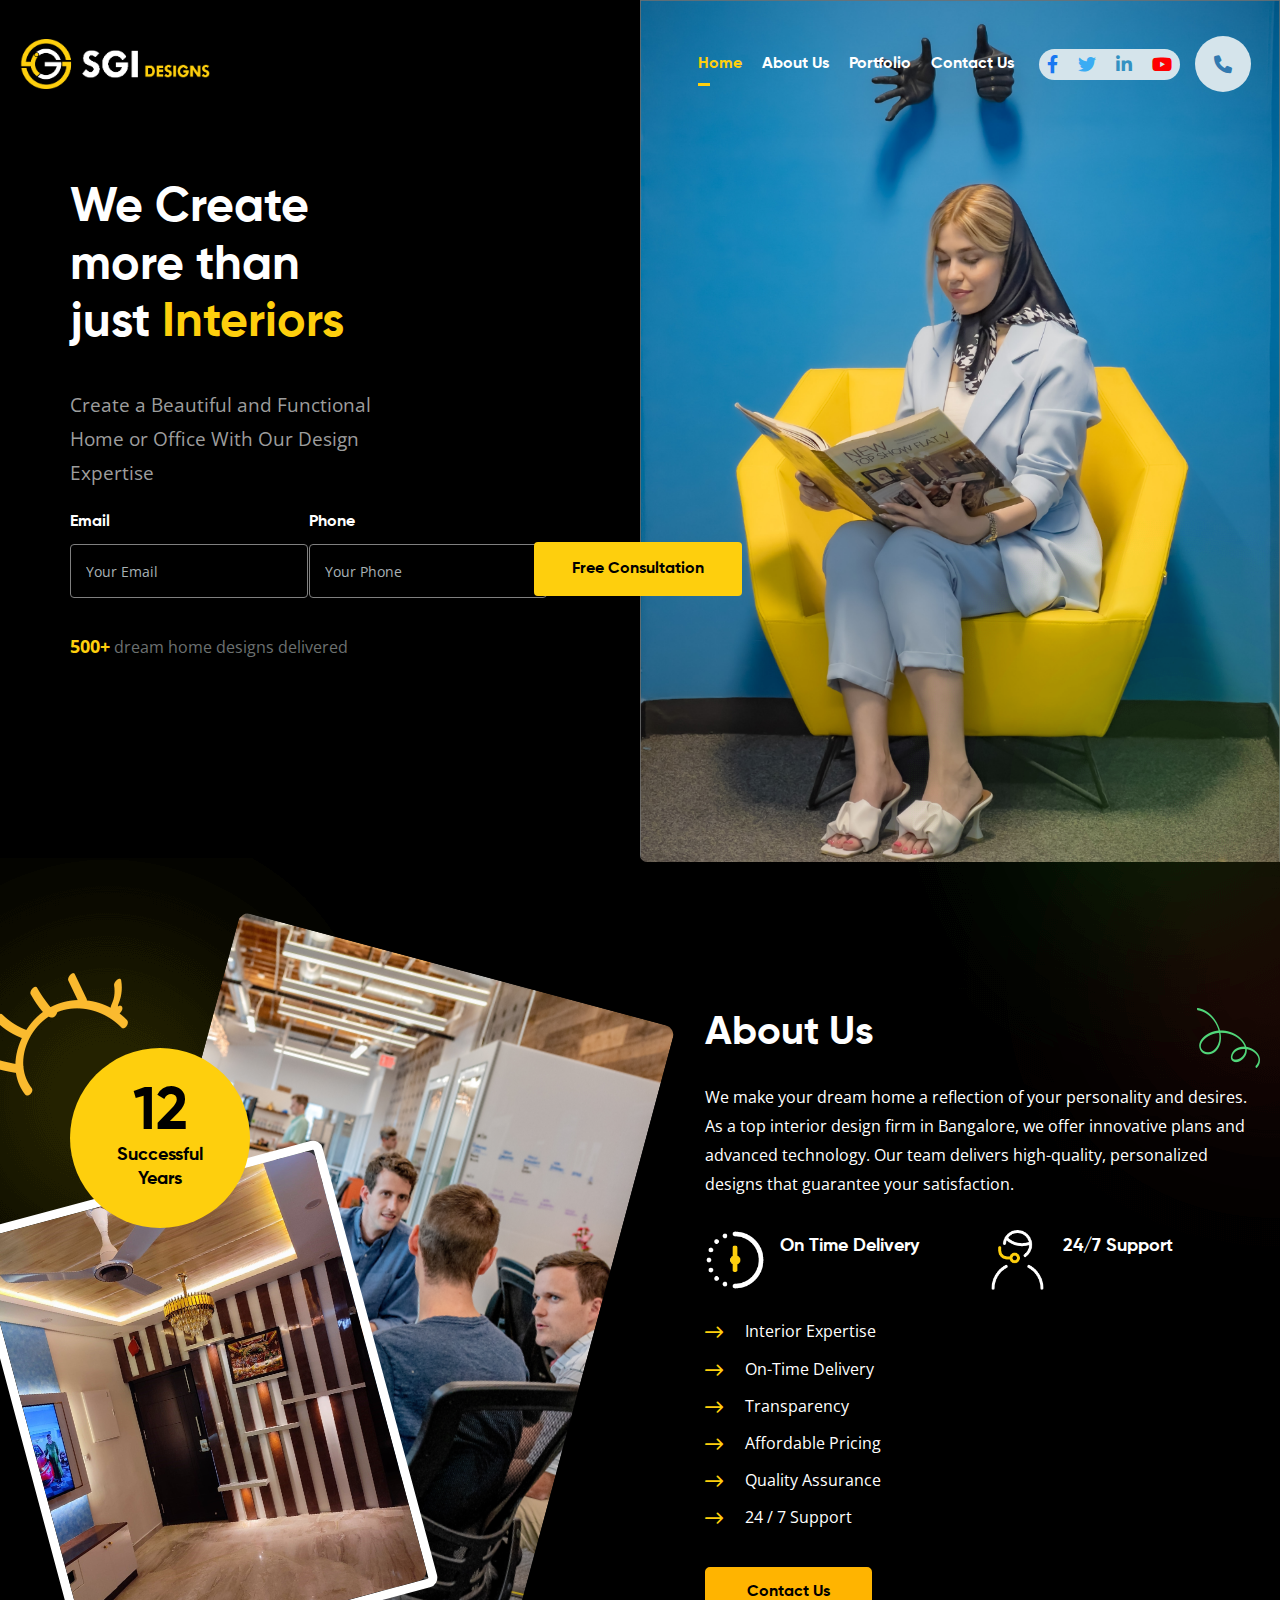
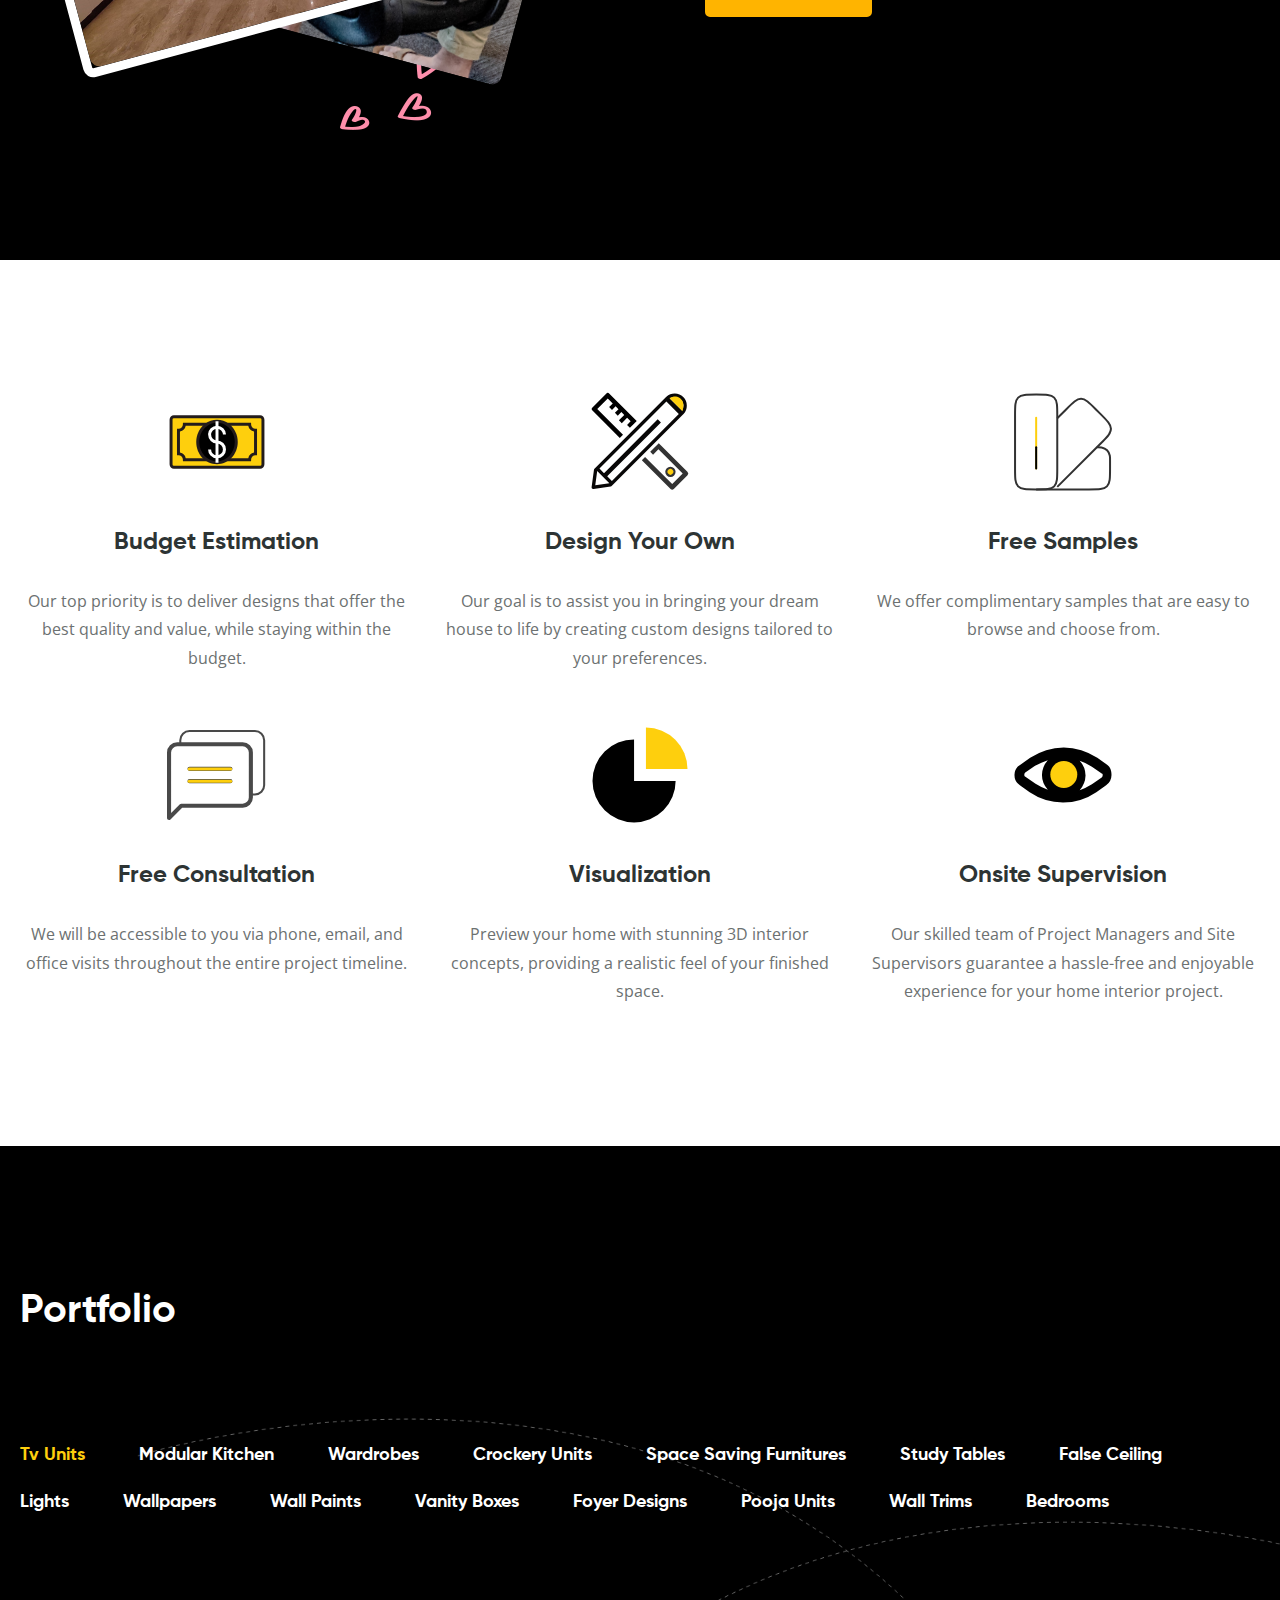
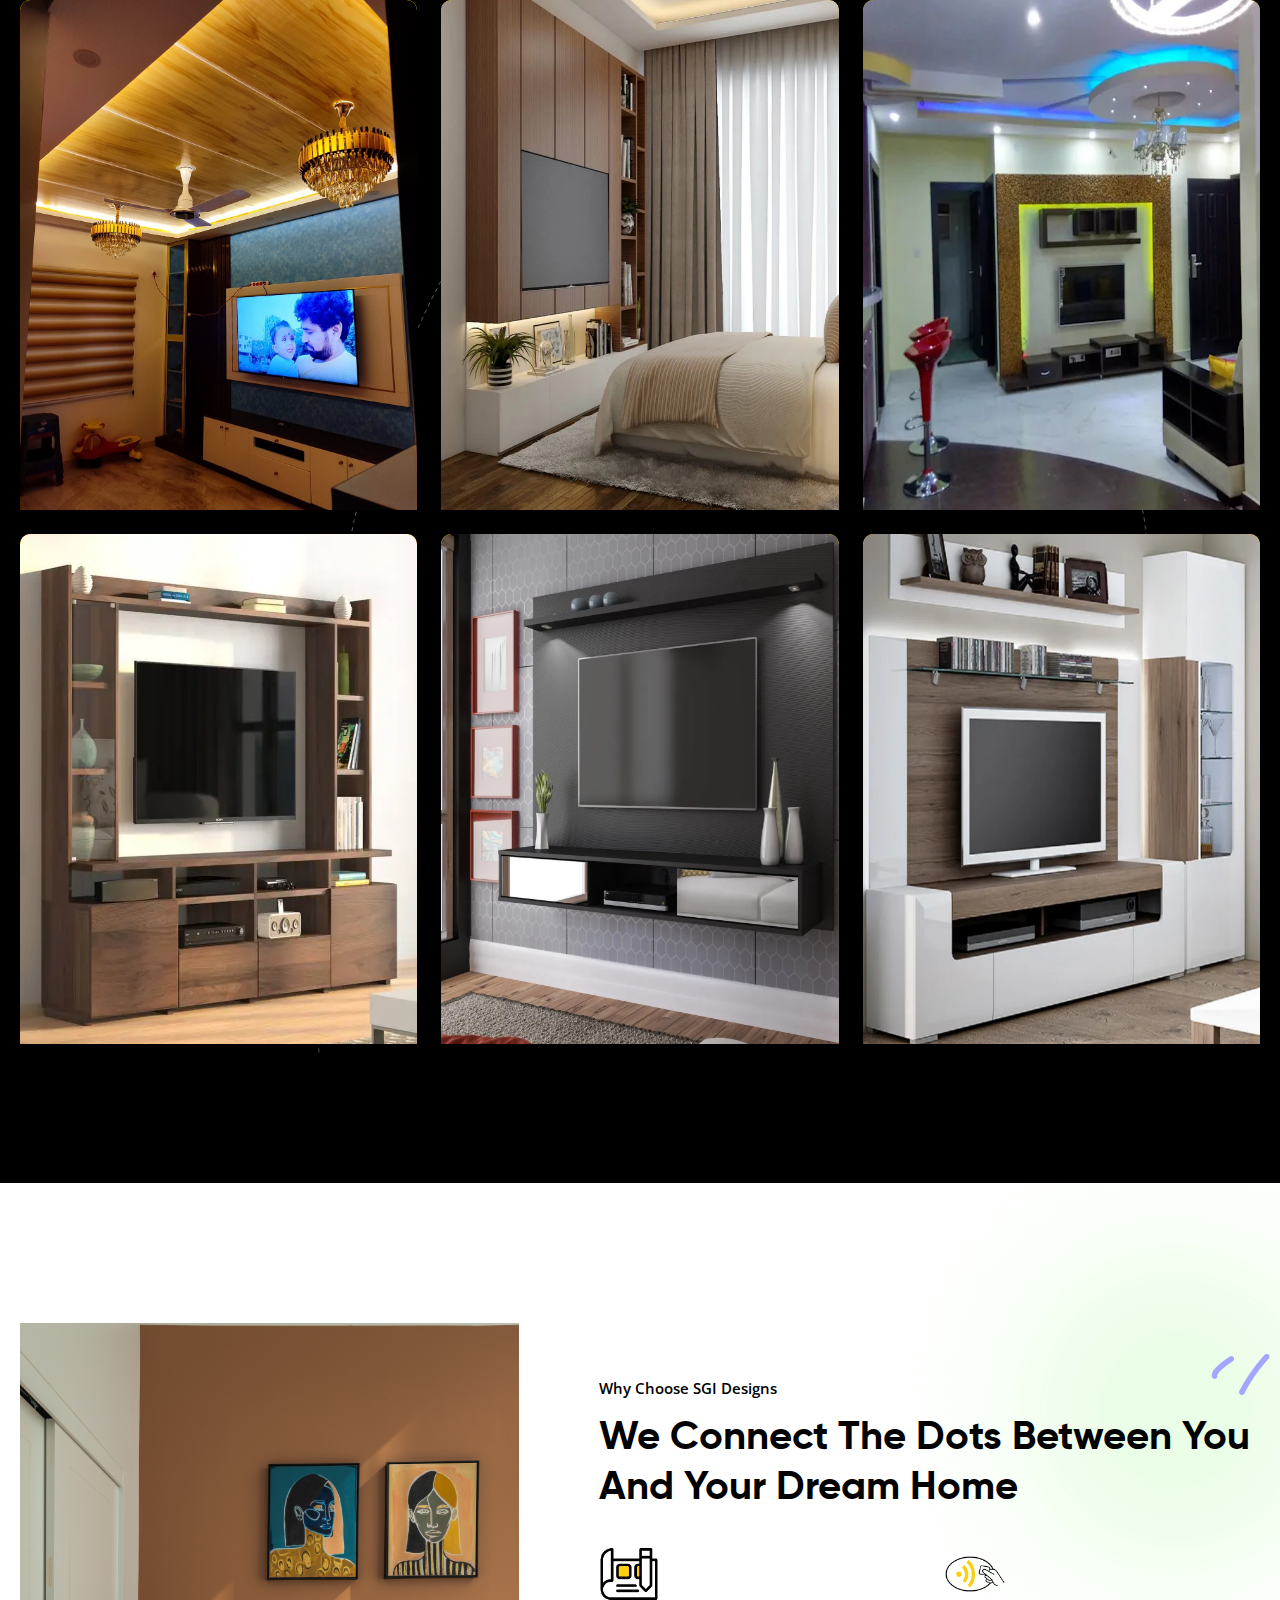
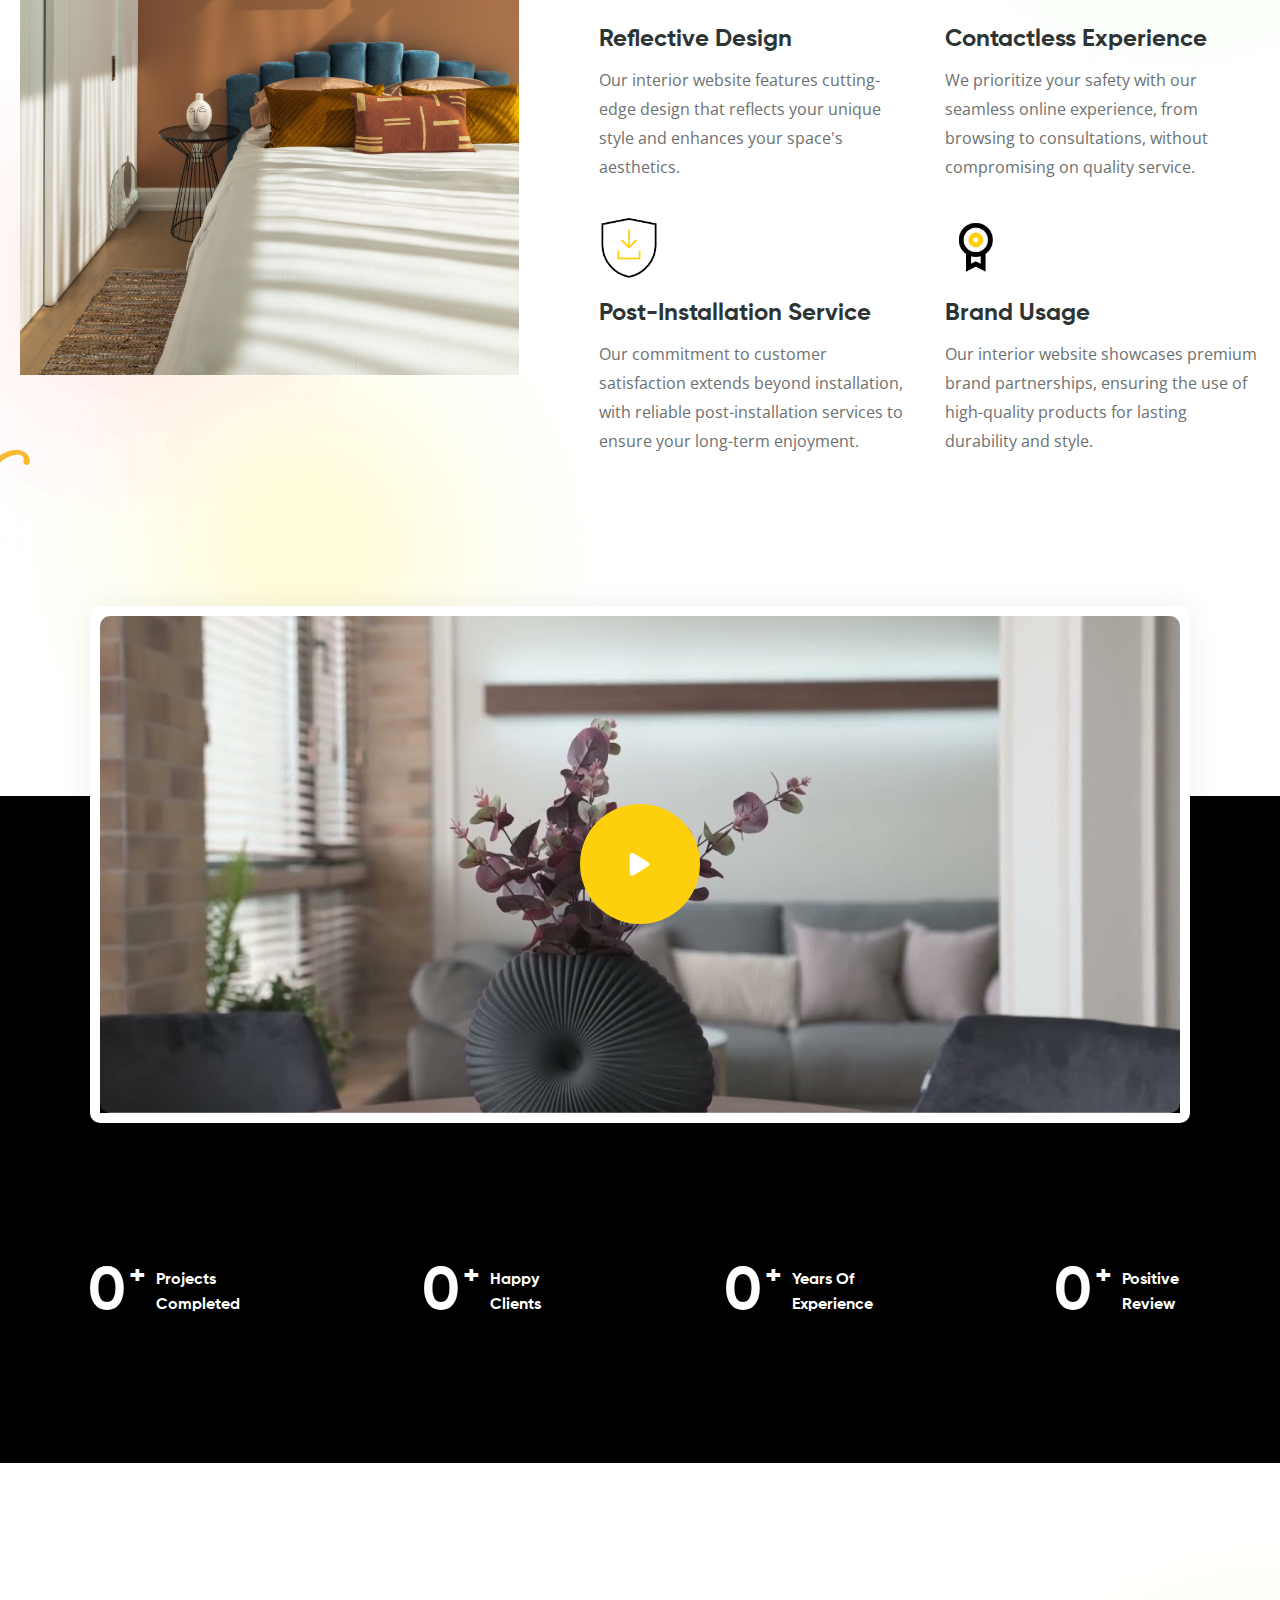
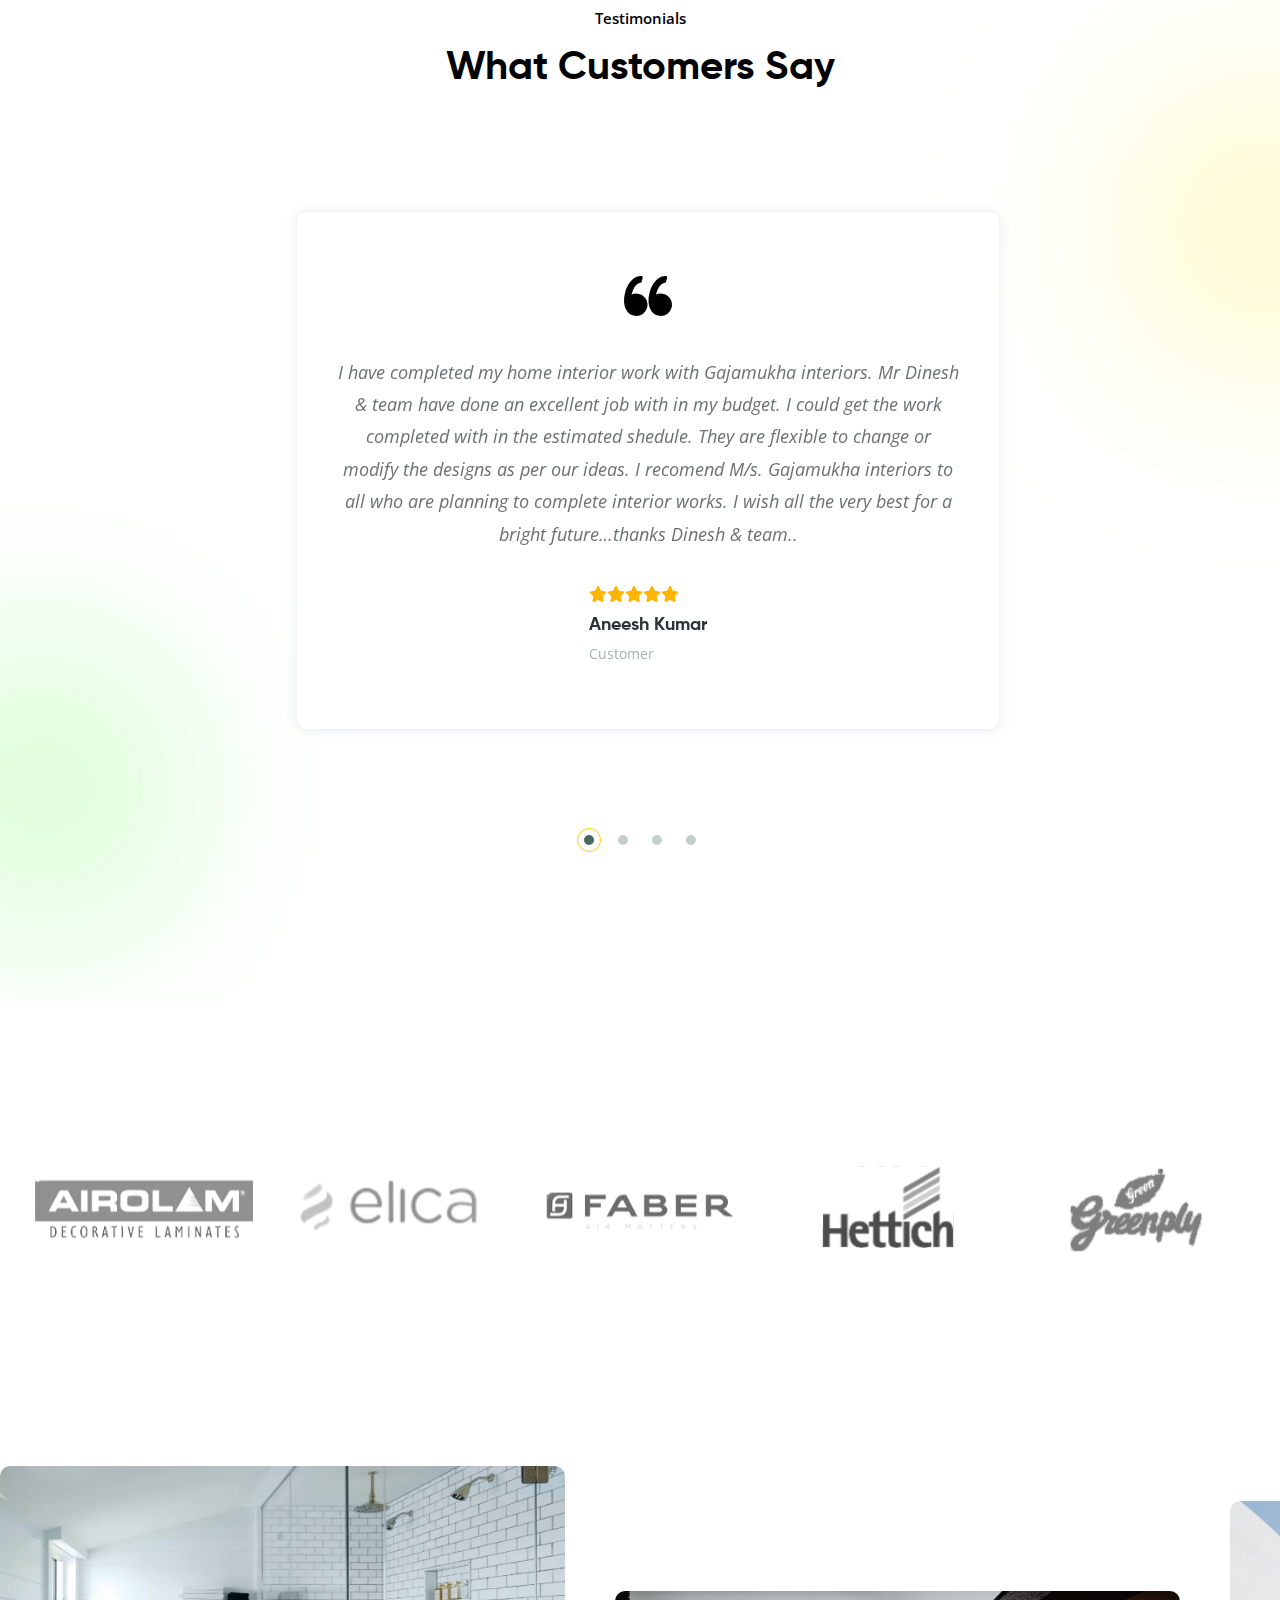
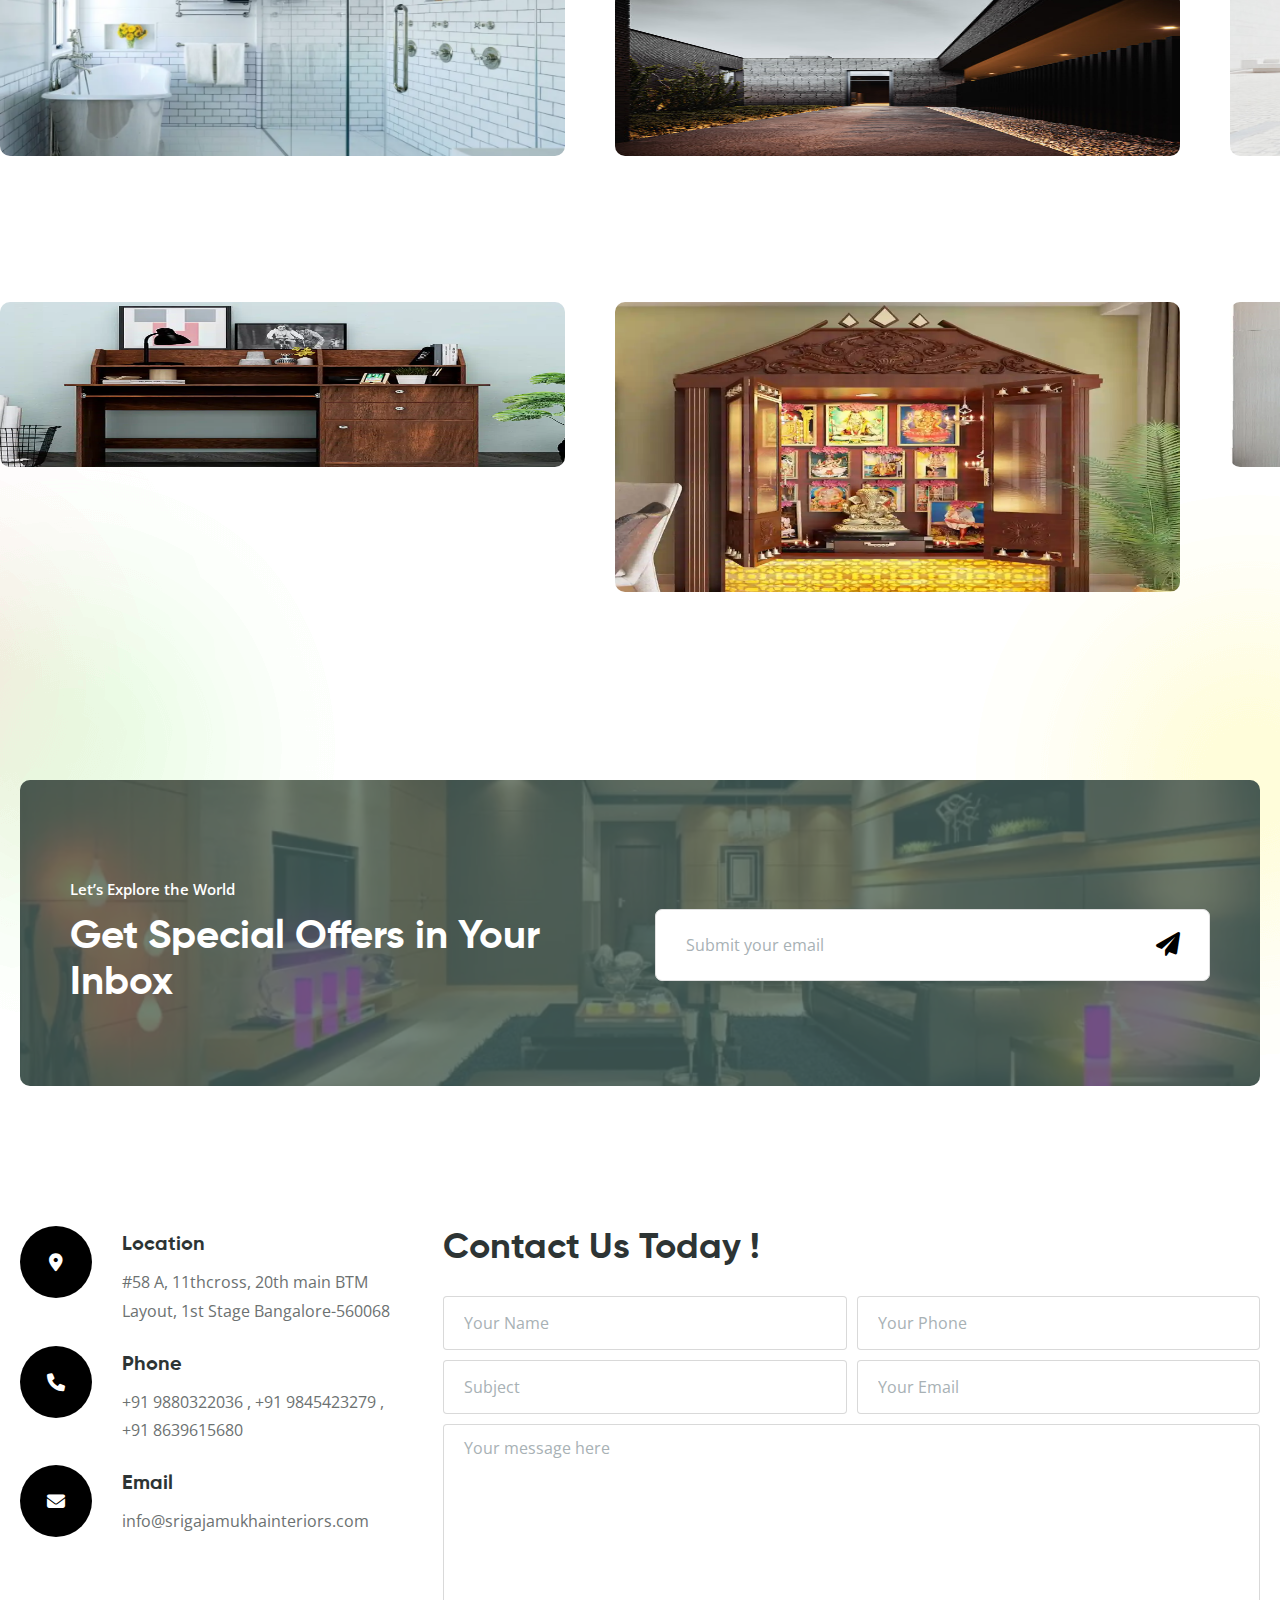
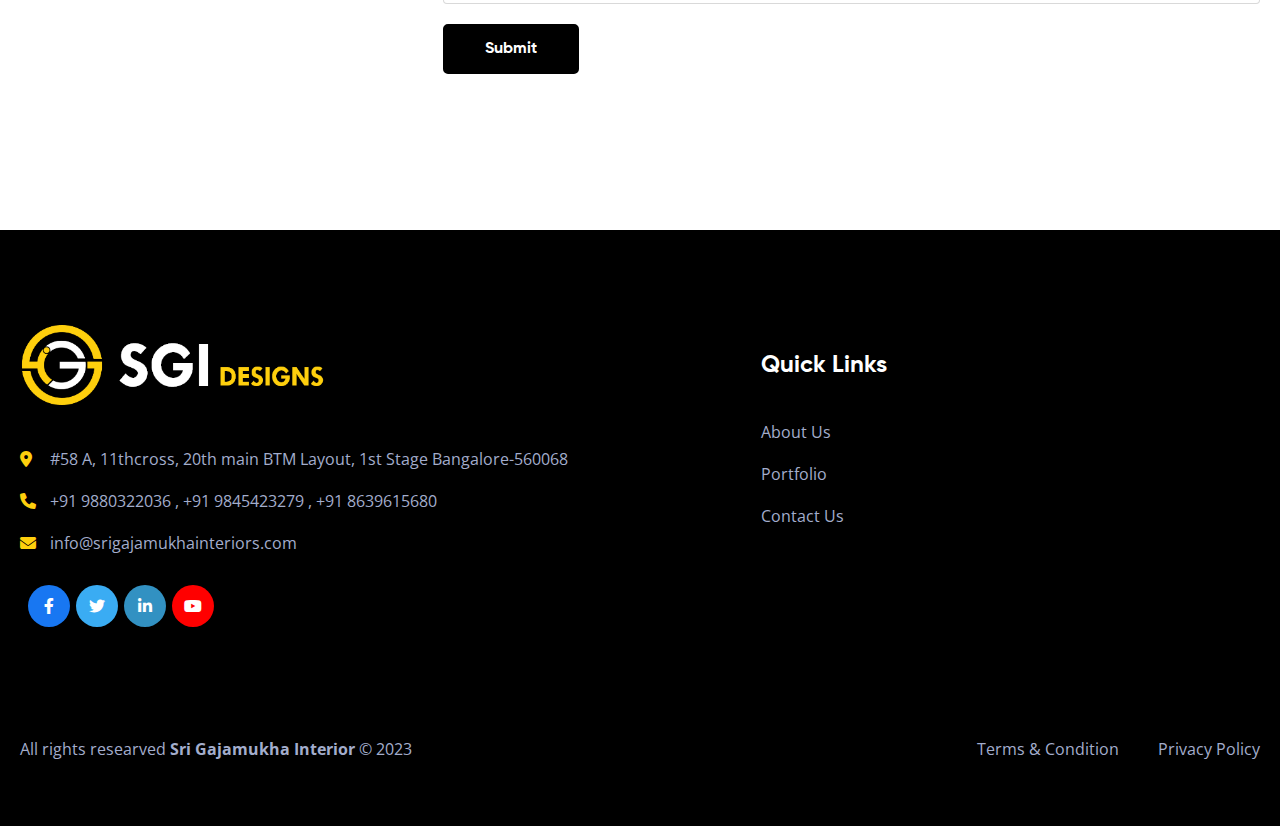
==== commit 7179ea50: "Sgi designs" ====
--- a/index.html
+++ b/index.html
@@ -65,10 +65,10 @@
                         <div class="links-box clearfix">
                             <div class="link social">
                                 <ul class="social-links clearfix">
-                                    <li><a href="#" class="facebook"><i class="fab fa-facebook-f"></i></a></li>
-                                    <li><a href="#" class="twitter"><i class="fab fa-twitter"></i></a></li>
-                                    <li><a href="#" class="linkedin"><i class="fab fa-linkedin-in"></i></a></li>
-                                    <li><a href="#" class="youtube"><i class="fab fa-youtube"></i></a></li>
+                                    <li><a href="https://www.facebook.com/profile.php?id=100076405071367" class="facebook"><i class="fab fa-facebook-f"></i></a></li>
+                                            <li><a href="https://twitter.com/srigajamukha" class="twitter"><i class="fab fa-twitter"></i></a></li>
+                                            <li><a href="https://www.instagram.com/srigajamukhainteriors/" class="linkedin"><i class="fab fa-linkedin-in"></i></a></li>
+                                            <li><a href="https://www.youtube.com/channel/UC0bp2kU6fTeQuozuYYEGVtA" class="youtube"><i class="fab fa-youtube"></i></a></li>
                                 </ul>
                             </div>
                             <div class="link call-to">
@@ -108,7 +108,7 @@
 
                         </li>
                 
-                        <li><a href="#">Portfolio</a></li>
+                        <li><a href="portfolio.html">Portfolio</a></li>
                         <li ><a href="contact.html">Contact us</a>
 
                         </li>
@@ -240,7 +240,7 @@
                             <div class="d-elem-2"><img src="images/resource/d-elem-17.png" alt=""></div>
                             <div class="image-box clearfix">
                                 <div class="image"><img src="images/resource/a1.png" alt="" title=""></div>
-                                <div class="image"><img src="images/resource/a1_1.jpg" alt="" title=""></div>
+                                <div class="image"><img src="images/portfolio/img/foer.jpeg" alt="" title=""></div>
                             </div>
                             <div class="exp"><span class="count">12</span> Successful <br>Years</div>
                         </div>
@@ -1565,11 +1565,12 @@
                                             <h4>Quick Links</h4>
                                             <div class="links">
                                                 <ul>
-                                                    <li><a href="#">About Us</a></li>
-                                                    <li><a href="#">Why us</a></li>
-                                                    <li><a href="#">Portfolio</a></li>
-                                                    <li><a href="#">Contact us</a></li>
-                                                    <li><a href="#">Free consultation</a></li>
+                                              
+                                                        <li><a href="about.html">About Us</a></li>
+                                                        <li><a href="portfolio.html">Portfolio</a></li>
+                                                        <li><a href="contact.html">Contact us</a></li>
+                                                 
+                                                   
                                                 </ul>
                                             </div>
                                         </div>
--- a/css/responsive.css
+++ b/css/responsive.css
@@ -17,7 +17,12 @@
 		right: 30px;
 	}
 }
-
+@media (max-width: 767px) {
+	#testimonials {
+	  display: none !important;
+	}
+  }
+  
 @media only screen and (max-width: 1499px){
 	
 	.main-header .auto-container{
@@ -218,9 +223,7 @@
 		position: relative;
 		left:6%;
 	}
-	#testimonials{
-		display: none;
-	}
+	
 
 	.subscribe-section .form-col .inner{
 		padding-top: 0;
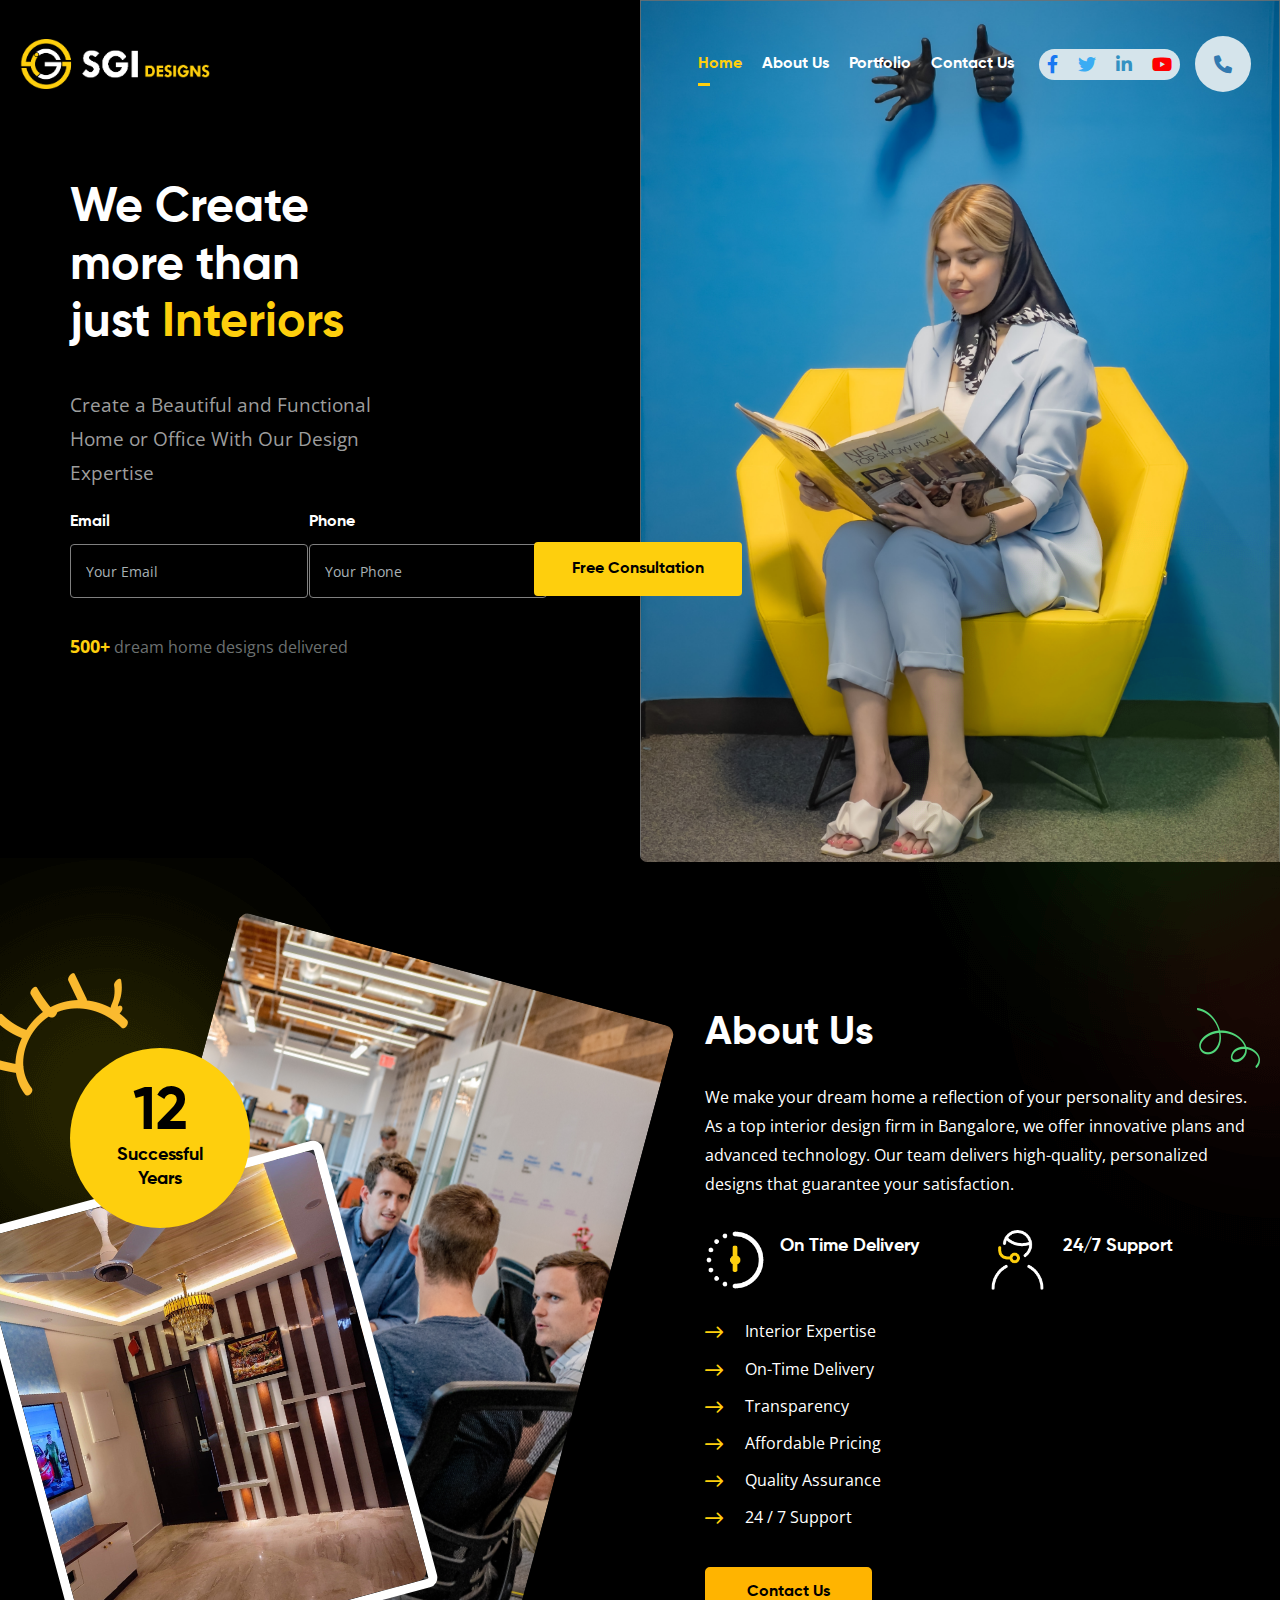
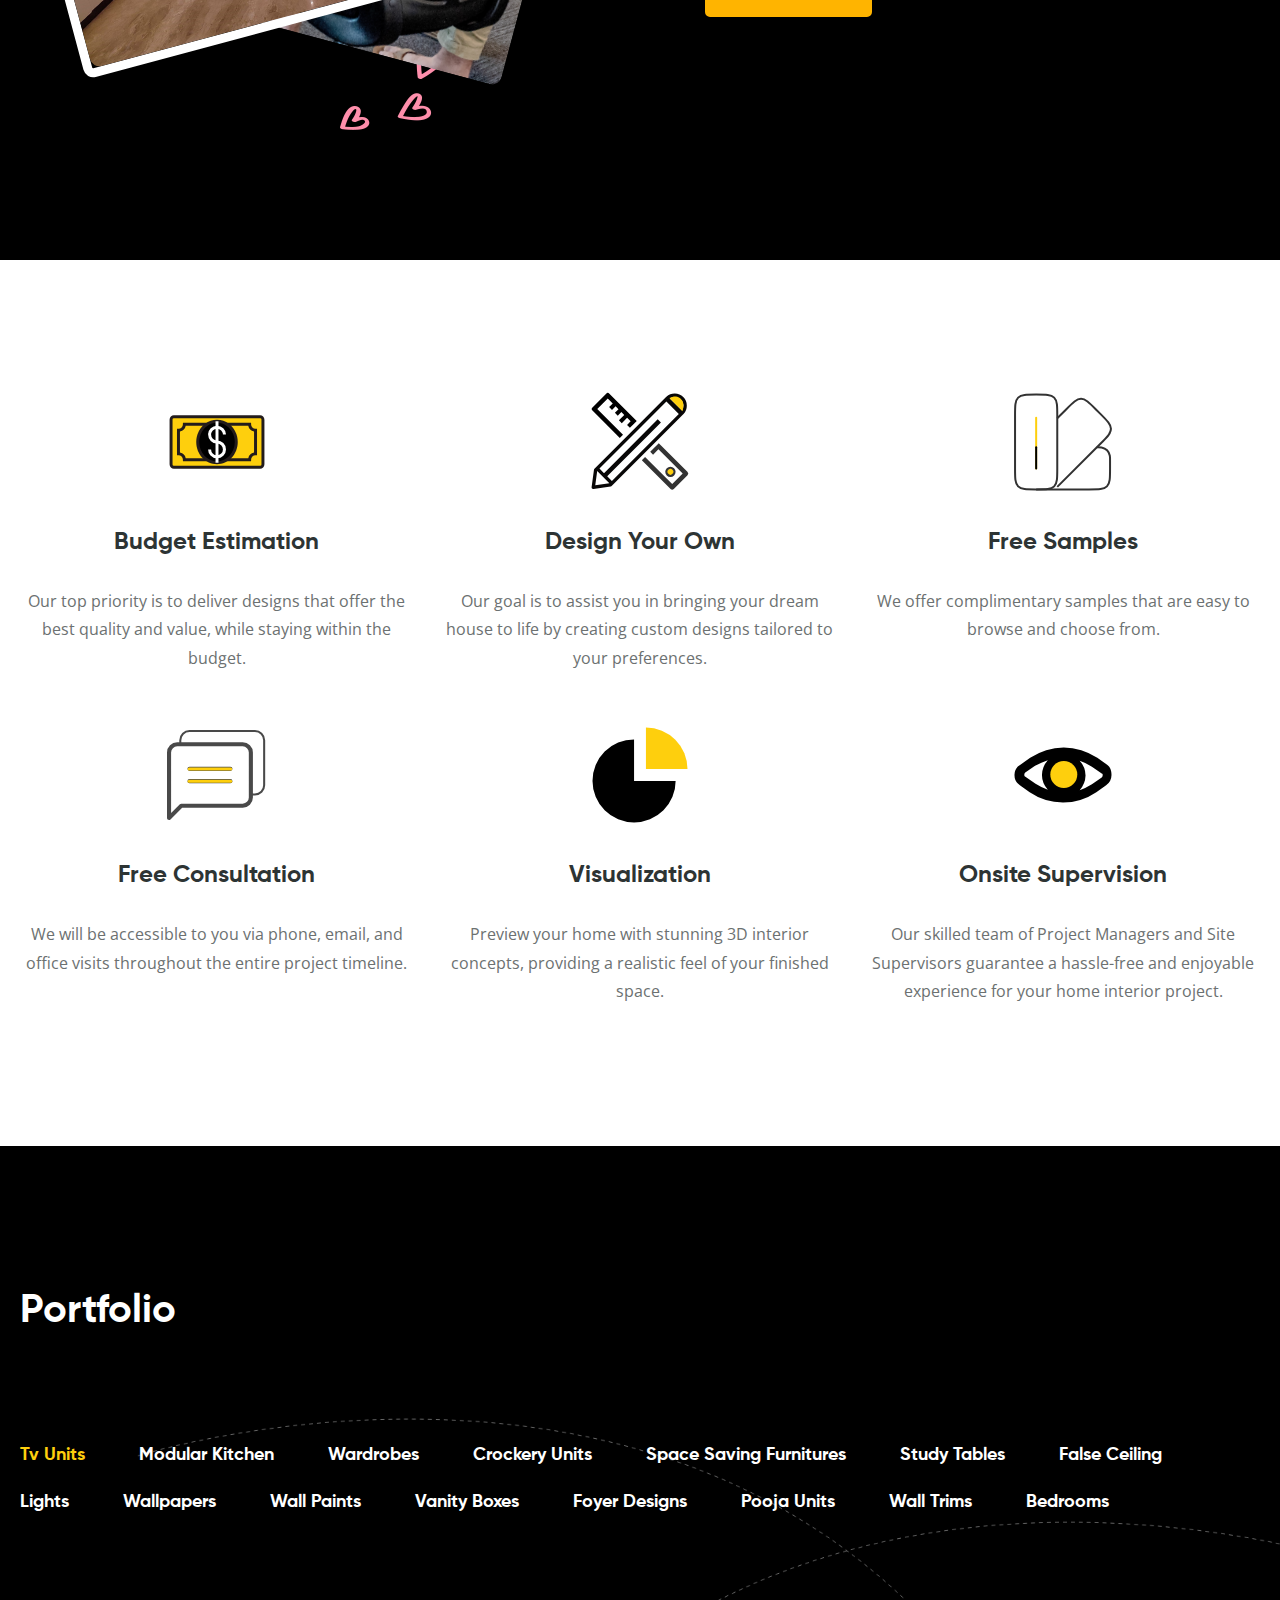
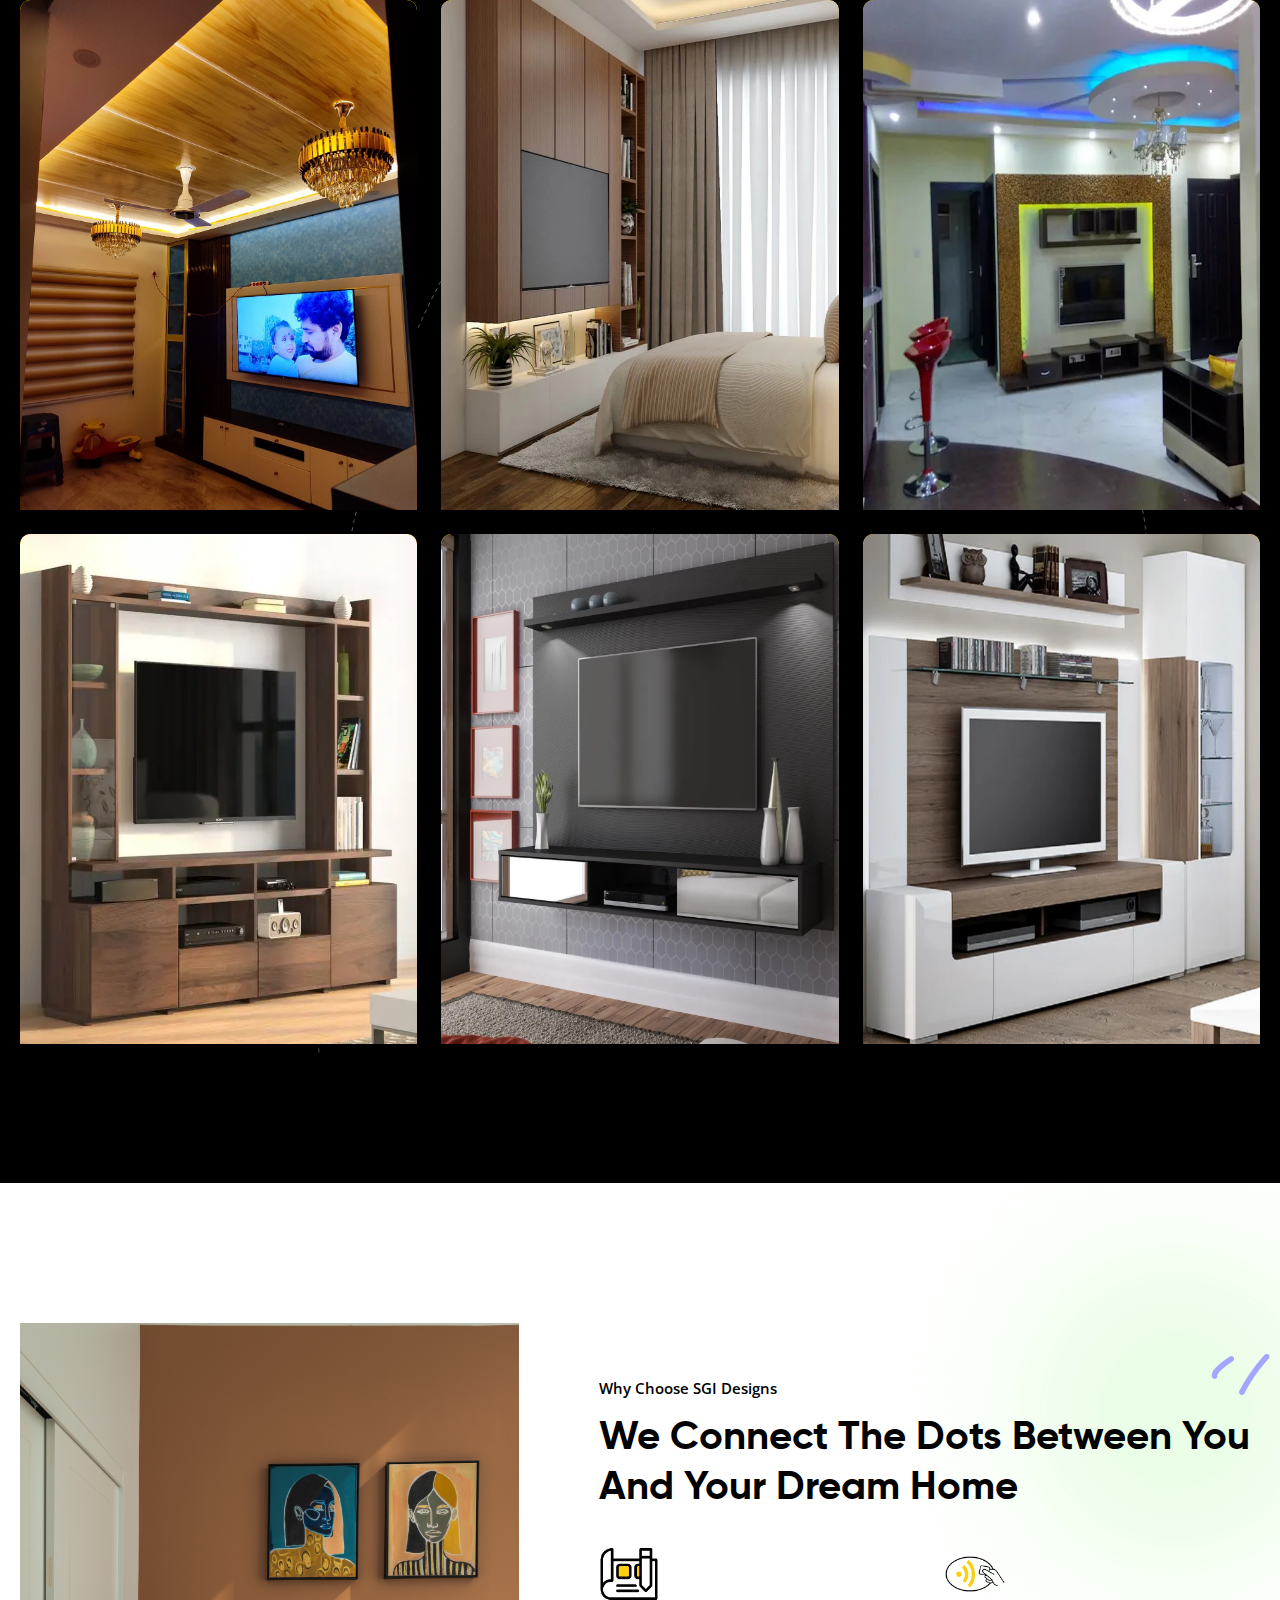
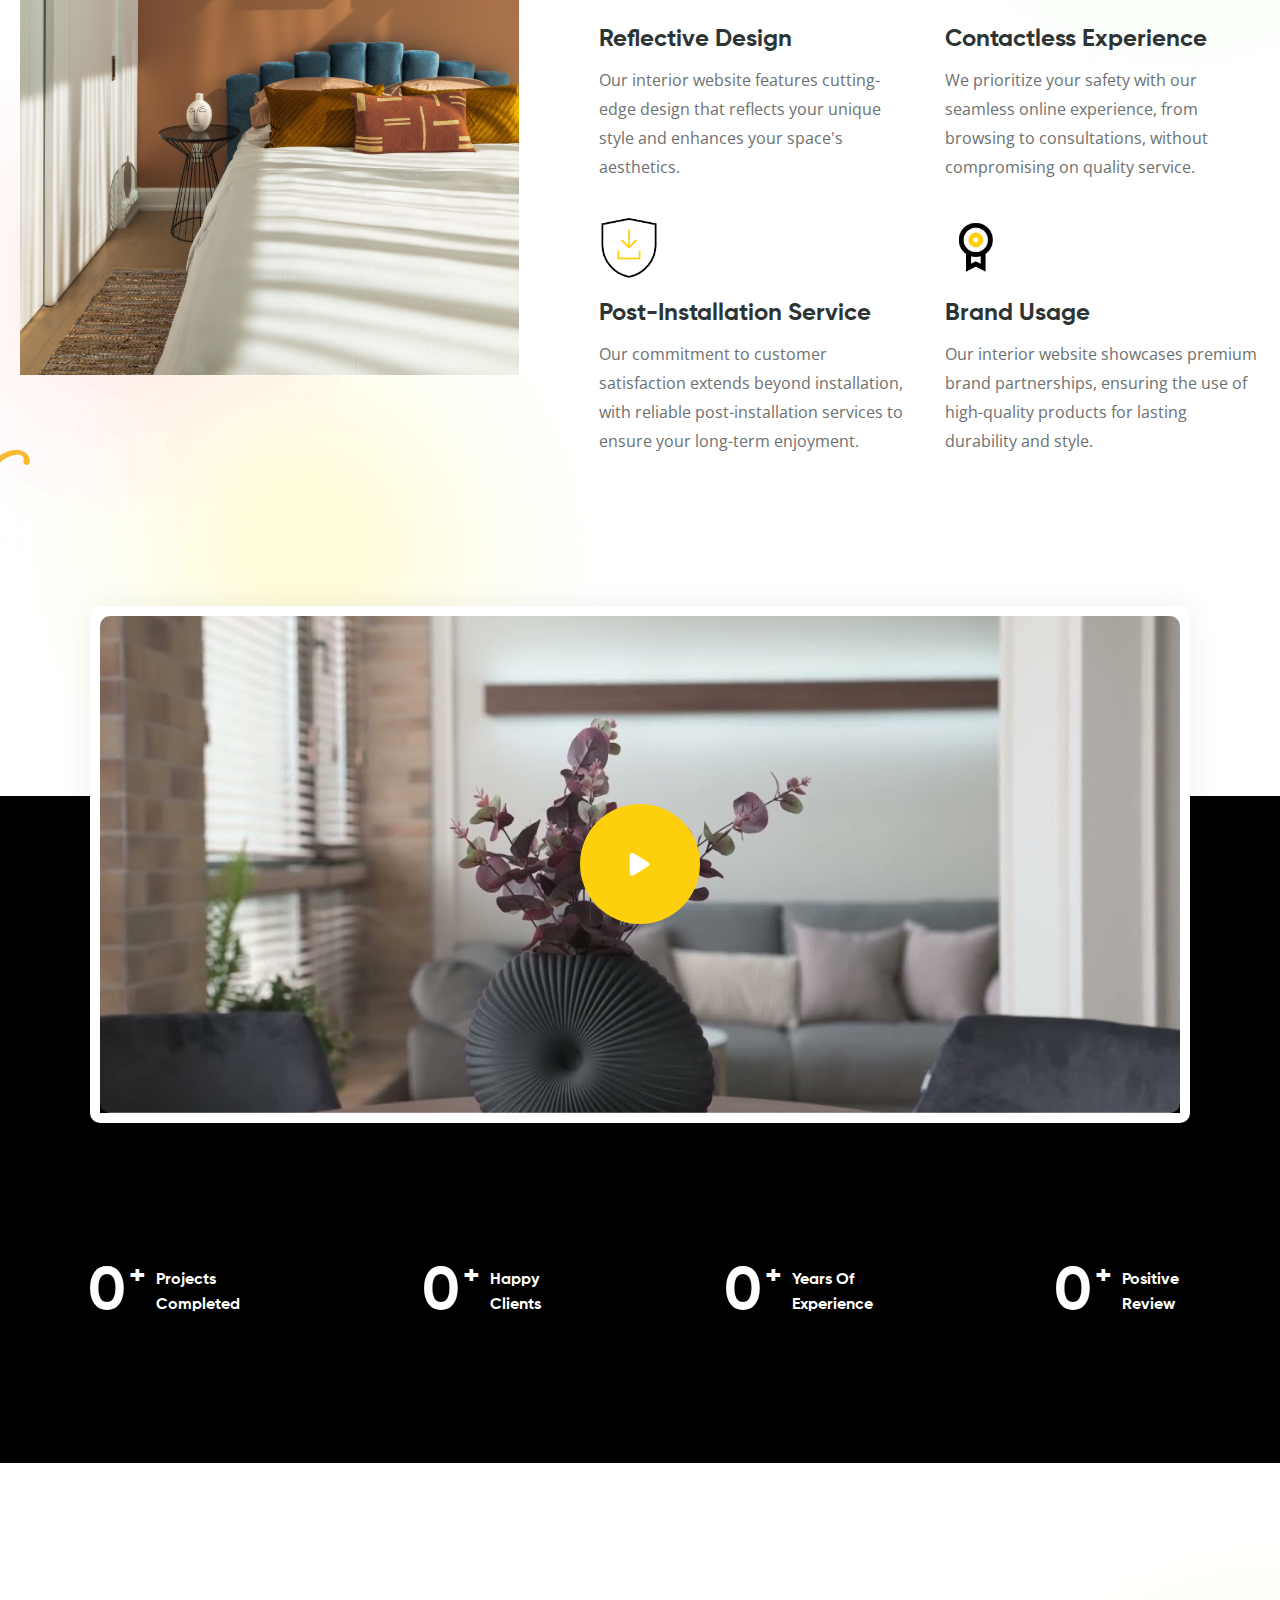
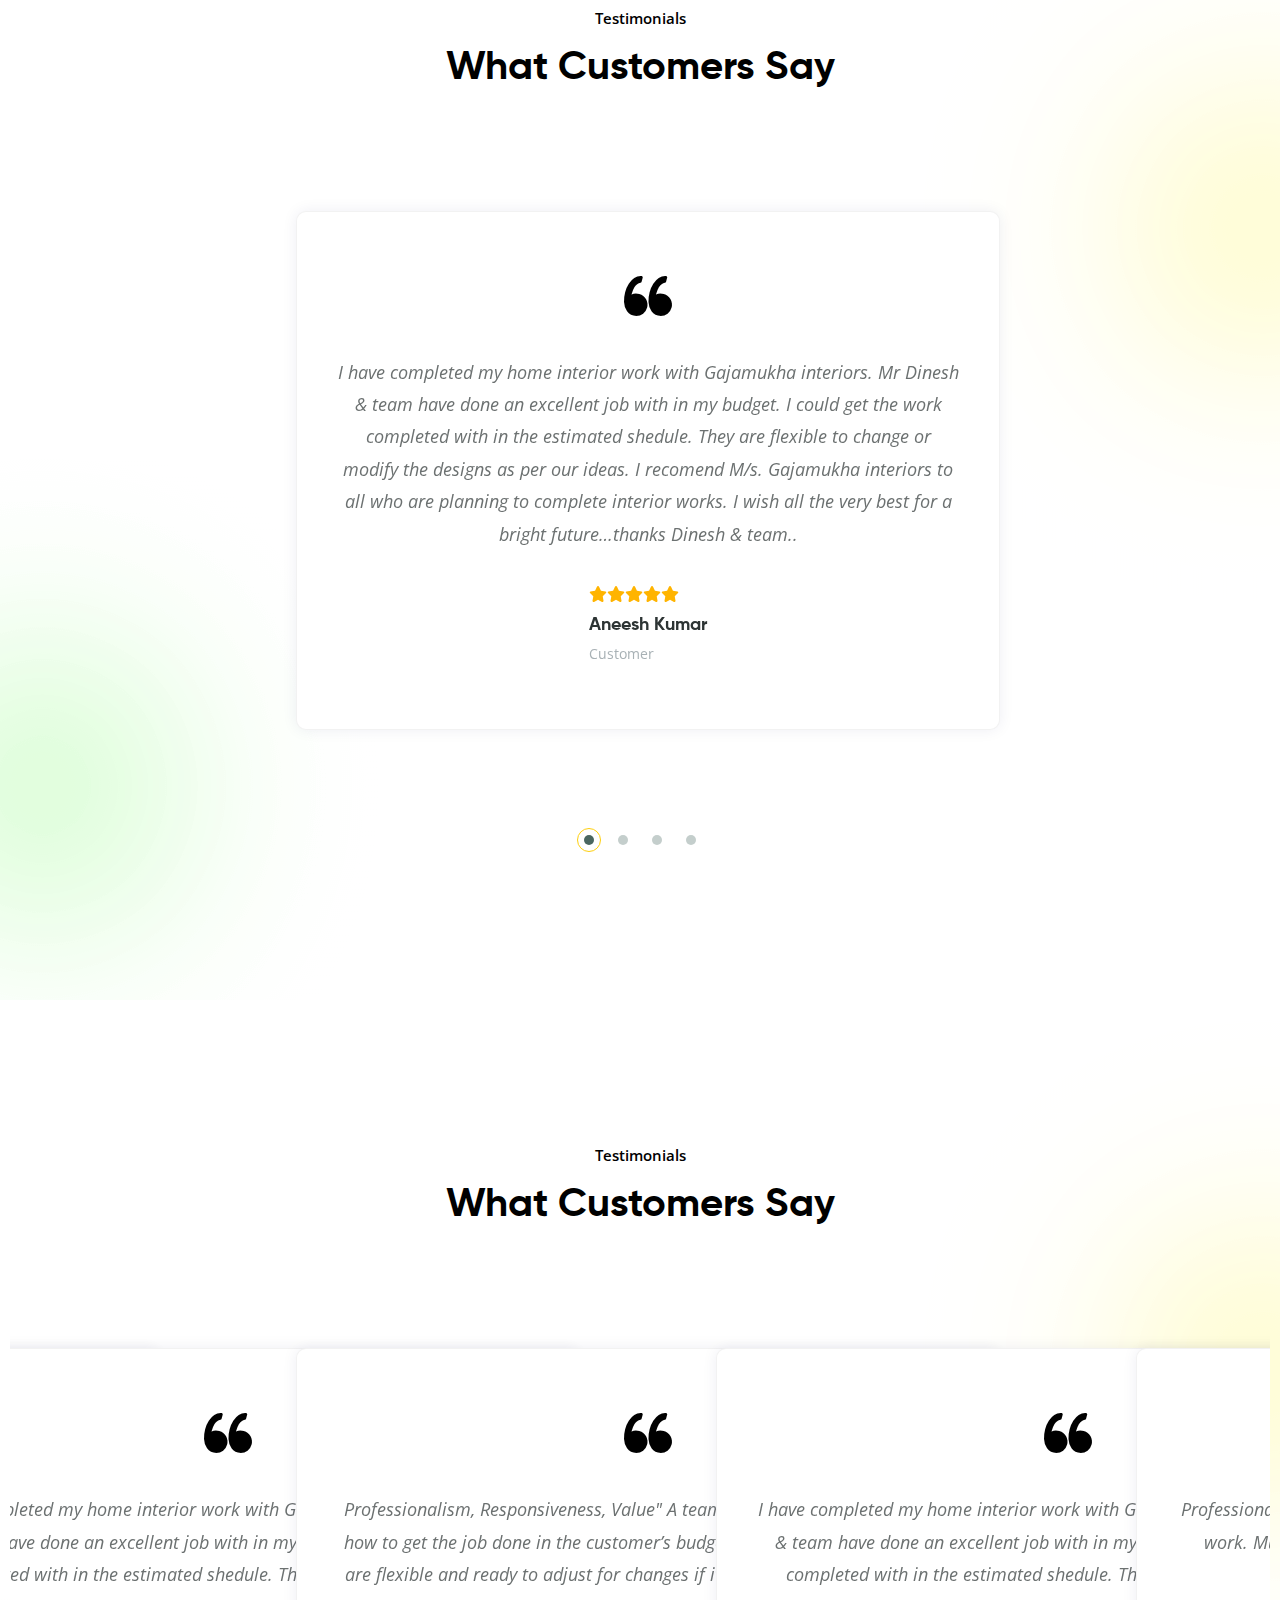
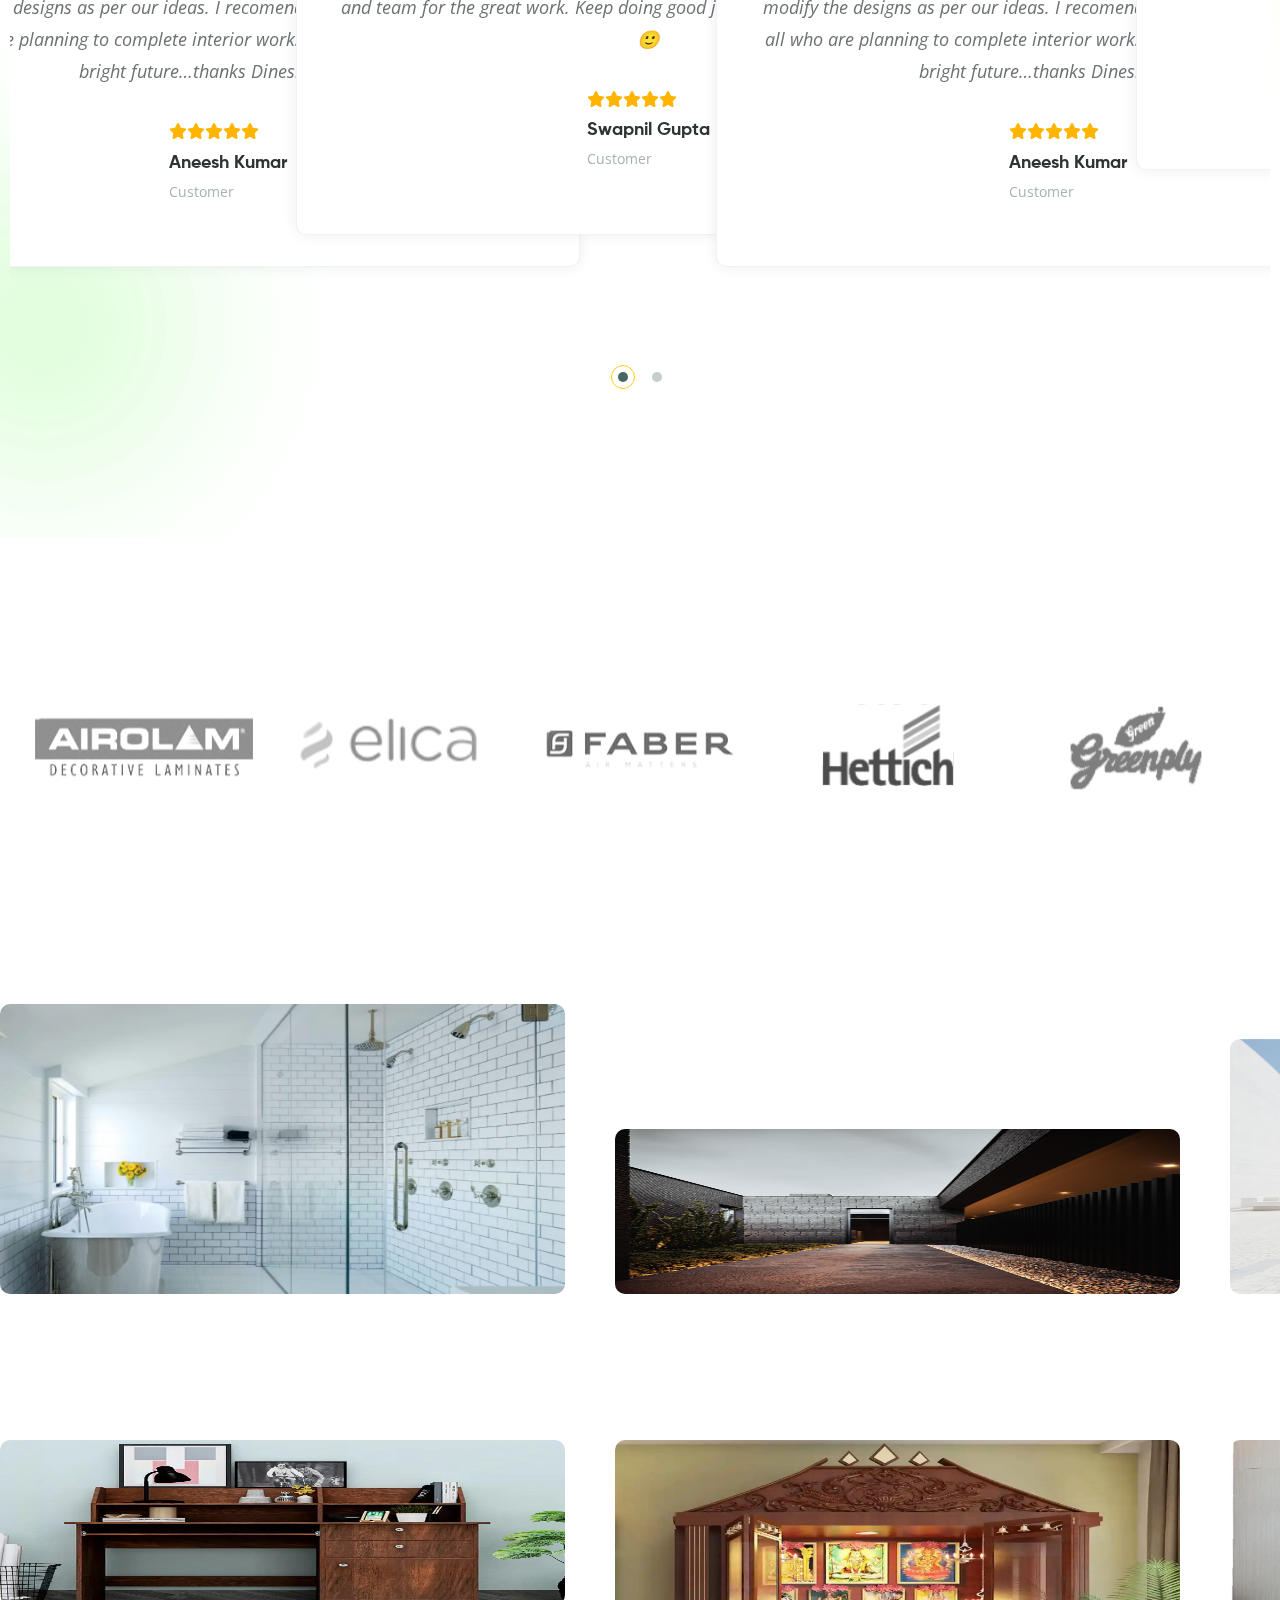
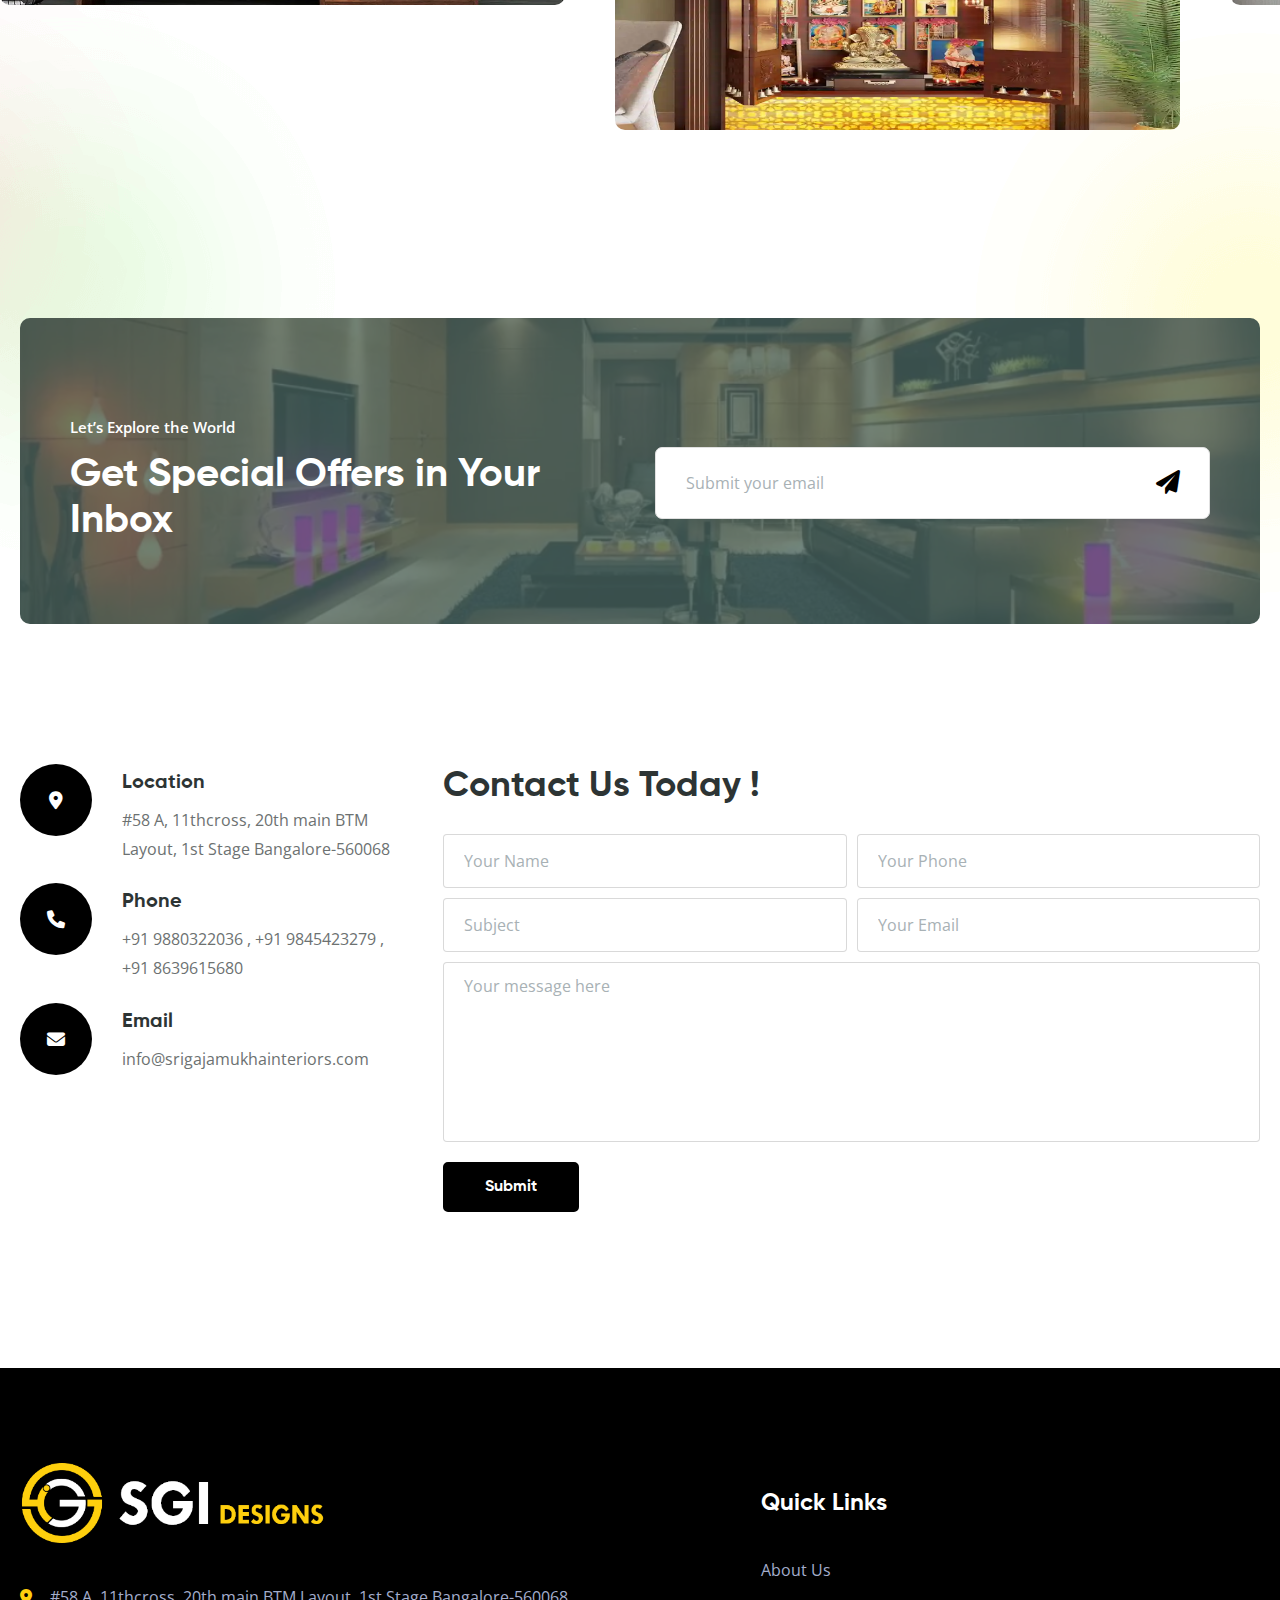
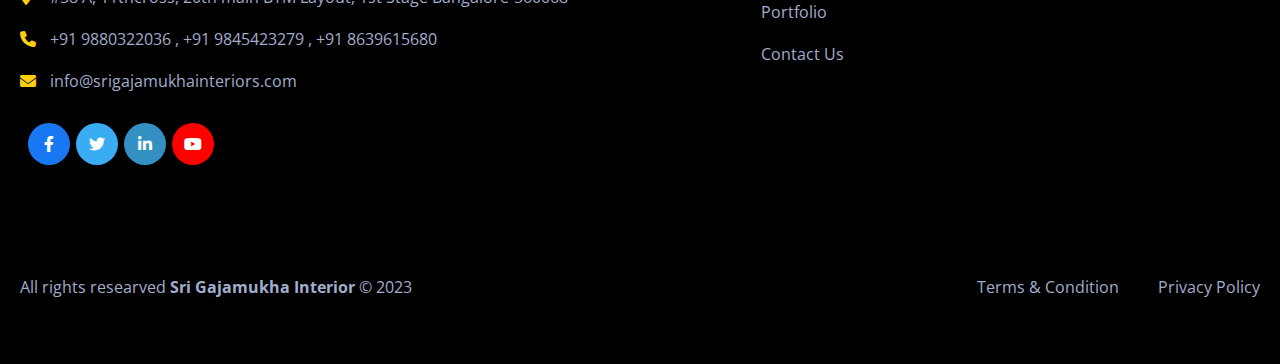
==== commit 577bcd11: "commit2" ====
--- a/index.html
+++ b/index.html
@@ -43,7 +43,7 @@
                                         </li>
                                         <li class="dropdown"><a href="about.html">About us</a>
                                         </li>
-                
+
                                         <li><a href="portfolio.html">Portfolio</a></li>
                                         <li class="dropdown"><a href="contact.html">Contact us</a>
                                         </li>
@@ -58,17 +58,21 @@
 
                         <!-- Hidden Nav Toggler -->
                         <div class="nav-toggler">
-                            <button class="hidden-bar-opener"><span class="icon"><img src="images/icons/menu-icon-white.png"
-                                        alt=""></span></button>
+                            <button class="hidden-bar-opener"><span class="icon"><img
+                                        src="images/icons/menu-icon-white.png" alt=""></span></button>
                         </div>
 
                         <div class="links-box clearfix">
                             <div class="link social">
                                 <ul class="social-links clearfix">
-                                    <li><a href="https://www.facebook.com/profile.php?id=100076405071367" class="facebook"><i class="fab fa-facebook-f"></i></a></li>
-                                            <li><a href="https://twitter.com/srigajamukha" class="twitter"><i class="fab fa-twitter"></i></a></li>
-                                            <li><a href="https://www.instagram.com/srigajamukhainteriors/" class="linkedin"><i class="fab fa-linkedin-in"></i></a></li>
-                                            <li><a href="https://www.youtube.com/channel/UC0bp2kU6fTeQuozuYYEGVtA" class="youtube"><i class="fab fa-youtube"></i></a></li>
+                                    <li><a href="https://www.facebook.com/profile.php?id=100076405071367"
+                                            class="facebook"><i class="fab fa-facebook-f"></i></a></li>
+                                    <li><a href="https://twitter.com/srigajamukha" class="twitter"><i
+                                                class="fab fa-twitter"></i></a></li>
+                                    <li><a href="https://www.instagram.com/srigajamukhainteriors/" class="linkedin"><i
+                                                class="fab fa-linkedin-in"></i></a></li>
+                                    <li><a href="https://www.youtube.com/channel/UC0bp2kU6fTeQuozuYYEGVtA"
+                                            class="youtube"><i class="fab fa-youtube"></i></a></li>
                                 </ul>
                             </div>
                             <div class="link call-to">
@@ -96,7 +100,8 @@
                             <path d="M15 0L1 14m14 0L1 0" stroke="currentColor" fill="none" fill-rule="evenodd"></path>
                         </svg></span></div>
                 <div class="nav-logo-box">
-                    <div class="logo"><a href="#" title="Travilo"><img src="images/sgi-designs-black.png" alt="" title="Travilo"></a>
+                    <div class="logo"><a href="#" title="Travilo"><img src="images/sgi-designs-black.png" alt=""
+                                title="Travilo"></a>
                     </div>
                 </div>
                 <!-- .Side-menu -->
@@ -104,12 +109,12 @@
                     <ul class="navigation clearfix">
                         <li class="current "><a href="index.html">Home</a>
                         </li>
-                        <li ><a href="about.html">About us</a>
+                        <li><a href="about.html">About us</a>
 
                         </li>
-                
+
                         <li><a href="portfolio.html">Portfolio</a></li>
-                        <li ><a href="contact.html">Contact us</a>
+                        <li><a href="contact.html">Contact us</a>
 
                         </li>
                         <!-- <li><a href="#">Free consultation</a></li> -->
@@ -126,7 +131,7 @@
             <div class="banner-container">
                 <div class="banner-arrow wow slideInLeft" data-wow-delay="0ms" data-wow-duration="1500ms"></div>
                 <div class="auto-container">
-                    <div class="row clearfix background" >
+                    <div class="row clearfix background">
                         <div class="left-col col-lg-6 col-md-12">
                             <div class="inner">
                                 <div class="clearfix">
@@ -143,7 +148,7 @@
                                                     <div class="form-group col-xl-3 col-lg-6 col-md-6 col-sm-12">
                                                         <div class="field-label">Email</div>
                                                         <div class="field-inner">
-                                                            <input type="text" name="field-name"  class="inputt" value=""
+                                                            <input type="text" name="field-name" class="inputt" value=""
                                                                 placeholder="Your Email" required>
 
                                                         </div>
@@ -181,7 +186,7 @@
         </section>
         <!--End Banner Section -->
 
- 
+
         <!--About Us Section-->
         <section class="about-section background">
             <div class="bg-grad-right"><img src="images/background/bg-gradient-2.png" alt="" title=""></div>
@@ -209,7 +214,8 @@
                                     </div>
                                     <div class="f-block col-lg-6 col-md-6 col-sm-12">
                                         <div class="inner-box">
-                                            <div class="icon"><img src="images/icons/Customer-care-black-bg.png" alt=""></div>
+                                            <div class="icon"><img src="images/icons/Customer-care-black-bg.png" alt="">
+                                            </div>
                                             <h6>24/7 Support</h6>
                                         </div>
                                     </div>
@@ -226,7 +232,8 @@
                                         <li>24 / 7 Support</li>
                                     </ul>
                                 </div>
-                                <div class="link-box"><a href="contact.html" class="theme-btn btn-style-one" id="id1"><span>Contact
+                                <div class="link-box"><a href="contact.html" class="theme-btn btn-style-one"
+                                        id="id1"><span>Contact
                                             Us</span></a></div>
                             </div>
                         </div>
@@ -249,663 +256,663 @@
             </div>
         </section>
 
-               <!--Intro Section-->
-               <section class="intro-section">
-                <div class="auto-container">
-                    <div class="row clearfix justify-content-center">
-                        <!--Block-->
-                        <div class="intro-block col-lg-4 col-md-6 col-sm-12">
-                            <div class="inner-box wow fadeInUp" data-wow-delay="0ms" data-wow-duration="1500ms">
-                                <div class="icon"><span><img src="images/resource/Group 100.svg" alt=""></span></div>
-                                <h4>Budget Estimation</h4>
-                                <div class="text">Our top priority is to deliver designs that offer the best quality and
-                                    value, while staying within the budget.</div>
-                            </div>
-                        </div>
-                        <!--Block-->
-                        <div class="intro-block col-lg-4 col-md-6 col-sm-12">
-                            <div class="inner-box wow fadeInUp" data-wow-delay="300ms" data-wow-duration="1500ms">
-                                <div class="icon"><span><img src="images/resource/Group 102.svg" alt=""></span></div>
-                                <h4>Design Your Own</h4>
-                                <div class="text">Our goal is to assist you in bringing your dream house to life by creating
-                                    custom designs tailored to your preferences.</div>
-                            </div>
-                        </div>
-                        <!--Block-->
-                        <div class="intro-block col-lg-4 col-md-6 col-sm-12">
-                            <div class="inner-box wow fadeInUp" data-wow-delay="300ms" data-wow-duration="1500ms">
-                                <div class="icon"><span><img src="images/resource/Group 103.svg" alt=""></span></div>
-                                <h4>Free Samples</h4>
-                                <div class="text">We offer complimentary samples that are easy to browse and choose from.
-                                </div>
-                            </div>
-                        </div>
-                        <!--Block-->
-                        <div class="intro-block col-lg-4 col-md-6 col-sm-12">
-                            <div class="inner-box wow fadeInUp" data-wow-delay="300ms" data-wow-duration="1500ms">
-                                <div class="icon"><span><img src="images/resource/Group 106.svg" alt=""></span></div>
-                                <h4>Free Consultation</h4>
-                                <div class="text">We will be accessible to you via phone, email, and office visits
-                                    throughout the entire project timeline.</div>
-                            </div>
-                        </div>
-                        <!--Block-->
-                        <div class="intro-block col-lg-4 col-md-6 col-sm-12">
-                            <div class="inner-box wow fadeInUp" data-wow-delay="300ms" data-wow-duration="1500ms">
-                                <div class="icon"><span><img src="images/resource/Group 104.svg" alt=""></span></div>
-                                <h4>Visualization</h4>
-                                <div class="text">Preview your home with stunning 3D interior concepts, providing a
-                                    realistic feel of your finished space.</div>
-                            </div>
-                        </div>
-                        <!--Block-->
-                        <div class="intro-block col-lg-4 col-md-6 col-sm-12">
-                            <div class="inner-box wow fadeInUp" data-wow-delay="600ms" data-wow-duration="1500ms">
-                                <div class="icon"><span><img src="images/resource/Group 101.svg" alt=""></span></div>
-                                <h4>Onsite Supervision</h4>
-                                <div class="text">Our skilled team of Project Managers and Site Supervisors guarantee a
-                                    hassle-free and enjoyable experience for your home interior project.</div>
-                            </div>
-                        </div>
-                    </div>
-                </div>
-            </section>
-    <!--End Banner Section -->
-    <section class="packages-two">
-        <div class="bg-layer" style="background-image: url(images/background/pattern-3.jpg);"></div>
-        <div class="auto-container">
-            <div class="tabs-box pkg-tabs">
-                <div class="title-outer clearfix">
-                    <div class="title-box">
-
-                        <h2><span>Portfolio</span></h2>
-                    </div>
-                    <div class="tab-btns">
-                        <ul class="tab-buttons clearfix">
-                            <li class="tab-btn active-btn" data-tab="#pkg-tab-5"><span>Tv Units</span></li>
-                            <li class="tab-btn " data-tab="#pkg-tab-1"><span>Modular Kitchen</span></li>
-                            <li class="tab-btn" data-tab="#pkg-tab-2"><span> Wardrobes</span></li>
-                            <li class="tab-btn" data-tab="#pkg-tab-3"><span>Crockery Units</span></li>
-                            <li class="tab-btn" data-tab="#pkg-tab-4"><span>Space Saving Furnitures</span></li>
-                            <li class="tab-btn" data-tab="#pkg-tab-6"><span>Study Tables</span></li>
-                            <li class="tab-btn" data-tab="#pkg-tab-7"><span>False Ceiling</span></li>
-                            <li class="tab-btn" data-tab="#pkg-tab-8"><span>Lights</span></li>
-                            <li class="tab-btn" data-tab="#pkg-tab-9"><span>Wallpapers</span></li>
-                            <li class="tab-btn" data-tab="#pkg-tab-10"><span>Wall Paints</span></li>
-                            <li class="tab-btn" data-tab="#pkg-tab-11"><span>Vanity Boxes</span></li>
-                            <li class="tab-btn" data-tab="#pkg-tab-12"><span>Foyer Designs</span></li>
-                            <li class="tab-btn" data-tab="#pkg-tab-13"><span>Pooja Units</span></li>
-                            <li class="tab-btn" data-tab="#pkg-tab-14"><span>Wall Trims</span></li>
-                            <li class="tab-btn" data-tab="#pkg-tab-15"><span>Bedrooms</span></li>
-                        </ul>
-                    </div>
-                </div>
-                <div class="tabs-content">
-                    <div class="tab " id="pkg-tab-1">
-                        <div class="row clearfix justify-content-center">
-                            <!--Block-->
-                            <div class="package-block alt col-lg-4 col-md-6 col-sm-12">
-                                <div class="inner-box">
-                                    <div class="image-box">
-                                        <div class="image"><a href="#"><img src="images/portfolio/img/kitchen.jpeg"
-                                                    alt=""></a></div>
-
-
-                                    </div>
-
-                                </div>
-                            </div>
-                            <!--Block-->
-                            <div class="package-block alt col-lg-4 col-md-6 col-sm-12">
-                                <div class="inner-box">
-                                    <div class="image-box">
-                                        <div class="image"><a href="#"><img src="images/portfolio/kitc_2.png"
-                                                    alt=""></a></div>
-
-                                    </div>
-
-                                </div>
-                            </div>
-                           
-                    
-                            
-                        </div>
-                    </div>
-                    <div class="tab" id="pkg-tab-2">
-                        <div class="row clearfix justify-content-center">
-                         
-                           
-                           
-                            <!--Block-->
-                            <div class="package-block alt col-lg-4 col-md-6 col-sm-12">
-                                <div class="inner-box">
-                                    <div class="image-box">
-                                        <div class="image"><a href="#"><img src="images/portfolio/img/war drobe.jpeg"
-                                                    alt=""></a></div>
-
-                                    </div>
-
-                                </div>
-                            </div>
-                            <!--Block-->
-                            <div class="package-block alt col-lg-4 col-md-6 col-sm-12">
-                                <div class="inner-box">
-                                    <div class="image-box">
-                                        <div class="image"><a href="#"><img src="images/portfolio/img/Wardrobe 2.jpeg"
-                                                    alt=""></a></div>
-
-                                    </div>
-
-                                </div>
-                            </div>
-                                          <!--Block-->
-                                          <div class="package-block alt col-lg-4 col-md-6 col-sm-12">
-                                            <div class="inner-box">
-                                                <div class="image-box">
-                                                    <div class="image"><a href="#"><img src="images/portfolio/img/Wardrobe 3.jpeg"
-                                                                alt=""></a></div>
-            
-                                                </div>
-            
-                                            </div>
-                                        </div>
-                        </div>
-                    </div>
-                    <div class="tab" id="pkg-tab-3">
-                        <div class="row clearfix justify-content-center">
-                          
-                            <!--Block-->
-                            <div class="package-block alt col-lg-4 col-md-6 col-sm-12">
-                                <div class="inner-box">
-                                    <div class="image-box">
-                                        <div class="image"><a href="#"><img src="images/portfolio/cro_2.png"
-                                                    alt=""></a></div>
-
-                                    </div>
-
-                                </div>
-                            </div>
-                            <!--Block-->
-                            <div class="package-block alt col-lg-4 col-md-6 col-sm-12">
-                                <div class="inner-box">
-                                    <div class="image-box">
-                                        <div class="image"><a href="#"><img src="images/portfolio/cro_3.png"
-                                                    alt=""></a></div>
-
-                                    </div>
-
-                                </div>
-                            </div>
-                         
-
-
-                        </div>
-                    </div>
-                    <div class="tab" id="pkg-tab-6">
-                        <div class="row clearfix justify-content-center">
-                            <!--Block-->
-                         
-                            <!--Block-->
-                            <div class="package-block alt col-lg-4 col-md-6 col-sm-12">
-                                <div class="inner-box">
-                                    <div class="image-box">
-                                        <div class="image"><a href="#"><img src="images/portfolio/space_2.png"
-                                                    alt=""></a></div>
-
-                                    </div>
-
-                                </div>
-                            </div>
-
-                       
-                          
-                        </div>
-                    </div>
-                    <div class="tab active-tab" id="pkg-tab-5">
-                        <div class="row clearfix justify-content-center">
-                           
-                            <!--Block-->
-                            <div class="package-block alt col-lg-4 col-md-6 col-sm-12">
-                                <div class="inner-box">
-                                    <div class="image-box">
-                                        <div class="image"><a href="#"><img src="images/portfolio/img/tv.jpeg"
-                                                    alt=""></a></div>
-
-                                    </div>
-
-                                </div>
-                            </div>
-                            <!--Block-->
-                            <div class="package-block alt col-lg-4 col-md-6 col-sm-12">
-                                <div class="inner-box">
-                                    <div class="image-box">
-                                        <div class="image"><a href="#"><img src="images/portfolio/tv_3.png"
-                                                    alt=""></a></div>
-
-                                    </div>
-
-                                </div>
-                            </div>
-                          
-                            <!--Block-->
-                            <div class="package-block alt col-lg-4 col-md-6 col-sm-12">
-                                <div class="inner-box">
-                                    <div class="image-box">
-                                        <div class="image"><a href="#"><img src="images/portfolio/tv_5.png"
-                                                    alt=""></a></div>
-
-                                    </div>
-
-                                </div>
-                            </div>
-                            <!--Block-->
-                            <div class="package-block alt col-lg-4 col-md-6 col-sm-12">
-                                <div class="inner-box">
-                                    <div class="image-box">
-                                        <div class="image"><a href="#"><img src="images/portfolio/tv_6.png"
-                                                    alt=""></a></div>
-
-                                    </div>
-
-                                </div>
-                            </div>
-                           
-                            <!--Block-->
-                            <div class="package-block alt col-lg-4 col-md-6 col-sm-12">
-                                <div class="inner-box">
-                                    <div class="image-box">
-                                        <div class="image"><a href="#"><img src="images/portfolio/tv_8.png"
-                                                    alt=""></a></div>
-
-                                    </div>
-
-                                </div>
-                            </div>
-                            <!--Block-->
-                            <div class="package-block alt col-lg-4 col-md-6 col-sm-12">
-                                <div class="inner-box">
-                                    <div class="image-box">
-                                        <div class="image"><a href="#"><img src="images/portfolio/tv_9.png"
-                                                    alt=""></a></div>
-
-                                    </div>
-
-                                </div>
-                            </div>
-                        </div>
-                    </div>
-                    <div class="tab" id="pkg-tab-4">
-                        <div class="row clearfix justify-content-center">
-                          
-                            <!--Block-->
-                            <div class="package-block alt col-lg-4 col-md-6 col-sm-12">
-                                <div class="inner-box">
-                                    <div class="image-box">
-                                        <div class="image"><a href="#"><img src="images/portfolio/study_2.png"
-                                                    alt=""></a></div>
-
-                                    </div>
-
-                                </div>
-                            </div>
-                           
-                            <!--Block-->
-                            <div class="package-block alt col-lg-4 col-md-6 col-sm-12">
-                                <div class="inner-box">
-                                    <div class="image-box">
-                                        <div class="image"><a href="#"><img src="images/portfolio/study_4.png"
-                                                    alt=""></a></div>
-
-                                    </div>
-
-                                </div>
-                            </div>
-                          
-                            <!--Block-->
-                            <div class="package-block alt col-lg-4 col-md-6 col-sm-12">
-                                <div class="inner-box">
-                                    <div class="image-box">
-                                        <div class="image"><a href="#"><img src="images/portfolio/study_6.png"
-                                                    alt=""></a></div>
-
-                                    </div>
-
-                                </div>
-                            </div>
-                        </div>
-                    </div>
-                    <div class="tab" id="pkg-tab-7">
-                        <div class="row clearfix justify-content-center">
-                            <!--Block-->
-                            <div class="package-block alt col-lg-4 col-md-6 col-sm-12">
-                                <div class="inner-box">
-                                    <div class="image-box">
-                                        <div class="image"><a href="#"><img src="images/portfolio/img/fall_seiling.jpeg"
-                                                    alt=""></a></div>
-
-                                    </div>
-
-                                </div>
-                            </div>
-                            <!--Block-->
-                            <div class="package-block alt col-lg-4 col-md-6 col-sm-12">
-                                <div class="inner-box">
-                                    <div class="image-box">
-                                        <div class="image"><a href="#"><img src="images/portfolio/fal_2.png"
-                                                    alt=""></a></div>
-
-                                    </div>
-
-                                </div>
-                            </div>
-                          
-                        
-
-                        </div>
-                    </div>
-                    <div class="tab" id="pkg-tab-8">
-                        <div class="row clearfix justify-content-center">
-                           
-                            <!--Block-->
-                            <div class="package-block alt col-lg-4 col-md-6 col-sm-12">
-                                <div class="inner-box">
-                                    <div class="image-box">
-                                        <div class="image"><a href="#"><img src="images/portfolio/img/Lights.jpeg"
-                                                    alt=""></a></div>
-
-                                    </div>
-
-                                </div>
-                            </div>
-                            <!--Block-->
-                            <div class="package-block alt col-lg-4 col-md-6 col-sm-12">
-                                <div class="inner-box">
-                                    <div class="image-box">
-                                        <div class="image"><a href="#"><img src="images/portfolio/img/Lights2.jpeg"
-                                                    alt=""></a></div>
-
-                                    </div>
-
-                                </div>
-                            </div>
-                          
-                          
-
-                        </div>
-                    </div>
-                    <div class="tab" id="pkg-tab-9">
-                        <div class="row clearfix justify-content-center">
-                            <!--Block-->
-                            <div class="package-block alt col-lg-4 col-md-6 col-sm-12">
-                                <div class="inner-box">
-                                    <div class="image-box">
-                                        <div class="image"><a href="#"><img src="images/portfolio/wallpaper_1.png"
-                                                    alt=""></a></div>
-
-                                    </div>
-
-                                </div>
-                            </div>
-                            <!--Block-->
-                            <div class="package-block alt col-lg-4 col-md-6 col-sm-12">
-                                <div class="inner-box">
-                                    <div class="image-box">
-                                        <div class="image"><a href="#"><img src="images/portfolio/wallpaper_2.png"
-                                                    alt=""></a></div>
-
-                                    </div>
-
-                                </div>
-                            </div>
-                         
-                            
-                         
-            
-                          
-                        </div>
-                    </div>
-                    <div class="tab" id="pkg-tab-10">
-                        <div class="row clearfix justify-content-center">
-                            
-                            <!--Block-->
-                            <div class="package-block alt col-lg-4 col-md-6 col-sm-12">
-                                <div class="inner-box">
-                                    <div class="image-box">
-                                        <div class="image"><a href="#"><img src="images/portfolio/wall_2.png"
-                                                    alt=""></a></div>
-
-                                    </div>
-
-                                </div>
-                            </div>
-                            <!--Block-->
-                            <div class="package-block alt col-lg-4 col-md-6 col-sm-12">
-                                <div class="inner-box">
-                                    <div class="image-box">
-                                        <div class="image"><a href="#"><img src="images/portfolio/wall_3.png"
-                                                    alt=""></a></div>
-
-                                    </div>
-
-                                </div>
-                            </div>
-                            <!--Block-->
-                            <div class="package-block alt col-lg-4 col-md-6 col-sm-12">
-                                <div class="inner-box">
-                                    <div class="image-box">
-                                        <div class="image"><a href="#"><img src="images/portfolio/wall_4.png"
-                                                    alt=""></a></div>
-
-                                    </div>
-
-                                </div>
-                            </div>
-                            <!--Block-->
-                            <div class="package-block alt col-lg-4 col-md-6 col-sm-12">
-                                <div class="inner-box">
-                                    <div class="image-box">
-                                        <div class="image"><a href="#"><img src="images/portfolio/wall_5.png"
-                                                    alt=""></a></div>
-
-                                    </div>
-
-                                </div>
-                            </div>
-                          
-                        </div>
-                    </div>
-                    <div class="tab" id="pkg-tab-11">
-                        <div class="row clearfix justify-content-center">
-                          
-                            <!--Block-->
-                            <div class="package-block alt col-lg-4 col-md-6 col-sm-12">
-                                <div class="inner-box">
-                                    <div class="image-box">
-                                        <div class="image"><a href="#"><img src="images/portfolio/bath_2.png"
-                                                    alt=""></a></div>
-
-                                    </div>
-
-                                </div>
-                            </div>
-                            <!--Block-->
-                            <div class="package-block alt col-lg-4 col-md-6 col-sm-12">
-                                <div class="inner-box">
-                                    <div class="image-box">
-                                        <div class="image"><a href="#"><img src="images/portfolio/bath_3.png"
-                                                    alt=""></a></div>
-
-                                    </div>
-
-                                </div>
-                            </div>
-                          
-                            <!--Block-->
-                            <div class="package-block alt col-lg-4 col-md-6 col-sm-12">
-                                <div class="inner-box">
-                                    <div class="image-box">
-                                        <div class="image"><a href="#"><img src="images/portfolio/bath_5.png"
-                                                    alt=""></a></div>
-
-                                    </div>
-
-                                </div>
-                            </div>
-                            <!--Block-->
-                            <div class="package-block alt col-lg-4 col-md-6 col-sm-12">
-                                <div class="inner-box">
-                                    <div class="image-box">
-                                        <div class="image"><a href="#"><img src="images/portfolio/bath_6.png"
-                                                    alt=""></a></div>
-
-                                    </div>
-
-                                </div>
-                            </div>
-
-
-                        </div>
-                    </div>
-                    <div class="tab" id="pkg-tab-12">
-                        <div class="row clearfix justify-content-center">
-                            <!--Block-->
-                            <div class="package-block alt col-lg-4 col-md-6 col-sm-12">
-                                <div class="inner-box">
-                                    <div class="image-box">
-                                        <div class="image"><a href="#"><img src="images/portfolio/img/foer.jpeg"
-                                                    alt=""></a></div>
-
-                                    </div>
-
-                                </div>
-                            </div>
-                        </div>
-                    </div>
-                    <div class="tab" id="pkg-tab-13">
-                        <div class="row clearfix justify-content-center">
-                            <!--Block-->
-                            <div class="package-block alt col-lg-4 col-md-6 col-sm-12">
-                                <div class="inner-box">
-                                    <div class="image-box">
-                                        <div class="image"><a href="#"><img src="images/portfolio/pooja_1.png"
-                                                    alt=""></a></div>
-
-                                    </div>
-
-                                </div>
-                            </div>
-                            <!--Block-->
-                            <div class="package-block alt col-lg-4 col-md-6 col-sm-12">
-                                <div class="inner-box">
-                                    <div class="image-box">
-                                        <div class="image"><a href="#"><img src="images/portfolio/Pooja_2.png"
-                                                    alt=""></a></div>
-
-                                    </div>
-
-                                </div>
-                            </div>
-                           
-                            <!--Block-->
-                            <div class="package-block alt col-lg-4 col-md-6 col-sm-12">
-                                <div class="inner-box">
-                                    <div class="image-box">
-                                        <div class="image"><a href="#"><img src="images/portfolio/pooja_4.png"
-                                                    alt=""></a></div>
-
-                                    </div>
-
-                                </div>
-                            </div>
-                            <!--Block-->
-                            <div class="package-block alt col-lg-4 col-md-6 col-sm-12">
-                                <div class="inner-box">
-                                    <div class="image-box">
-                                        <div class="image"><a href="#"><img src="images/portfolio/pooja_5.png"
-                                                    alt=""></a></div>
-
-                                    </div>
-
-                                </div>
-                            </div>
-                            <!--Block-->
-                            <div class="package-block alt col-lg-4 col-md-6 col-sm-12">
-                                <div class="inner-box">
-                                    <div class="image-box">
-                                        <div class="image"><a href="#"><img src="images/portfolio/pooja_6.png"
-                                                    alt=""></a></div>
-
-                                    </div>
-
-                                </div>
-                            </div>
-                            <!--Block-->
-                            <div class="package-block alt col-lg-4 col-md-6 col-sm-12">
-                                <div class="inner-box">
-                                    <div class="image-box">
-                                        <div class="image"><a href="#"><img src="images/portfolio/pooja_7.png"
-                                                    alt=""></a></div>
-
-                                    </div>
-
-                                </div>
-                            </div>
-                        </div>
-                    </div>
-                    <div class="tab" id="pkg-tab-14">
-                        <div class="row clearfix justify-content-center">
-                            <!--Block-->
-                            <div class="package-block alt col-lg-4 col-md-6 col-sm-12">
-                                <div class="inner-box">
-                                    <div class="image-box">
-                                        <div class="image"><a href="#"><img src="images/portfolio/img/wall trims.jpeg"
-                                                    alt=""></a></div>
-
-                                    </div>
-
-                                </div>
-                            </div>
-                          
-                           
-                    
-                        </div>
-                    </div>
-                    <div class="tab" id="pkg-tab-15">
-                        <div class="row clearfix justify-content-center">
-                            <!--Block-->
-                            <div class="package-block alt col-lg-4 col-md-6 col-sm-12">
-                                <div class="inner-box">
-                                    <div class="image-box">
-                                        <div class="image"><a href="#"><img src="images/portfolio/img/Bedroom.jpeg"
-                                                    alt=""></a></div>
-
-                                    </div>
-
-                                </div>
-                            </div>
-                                           <!--Block-->
-                                           <div class="package-block alt col-lg-4 col-md-6 col-sm-12">
-                                            <div class="inner-box">
-                                                <div class="image-box">
-                                                    <div class="image"><a href="#"><img src="images/portfolio/img/bedroom 2.jpeg"
-                                                                alt=""></a></div>
-            
-                                                </div>
-            
-                                            </div>
-                                        </div>
-                          
-                           
-                    
-                        </div>
-                    </div>
-
-
-
+        <!--Intro Section-->
+        <section class="intro-section">
+            <div class="auto-container">
+                <div class="row clearfix justify-content-center">
+                    <!--Block-->
+                    <div class="intro-block col-lg-4 col-md-6 col-sm-12">
+                        <div class="inner-box wow fadeInUp" data-wow-delay="0ms" data-wow-duration="1500ms">
+                            <div class="icon"><span><img src="images/resource/Group 100.svg" alt=""></span></div>
+                            <h4>Budget Estimation</h4>
+                            <div class="text">Our top priority is to deliver designs that offer the best quality and
+                                value, while staying within the budget.</div>
+                        </div>
+                    </div>
+                    <!--Block-->
+                    <div class="intro-block col-lg-4 col-md-6 col-sm-12">
+                        <div class="inner-box wow fadeInUp" data-wow-delay="300ms" data-wow-duration="1500ms">
+                            <div class="icon"><span><img src="images/resource/Group 102.svg" alt=""></span></div>
+                            <h4>Design Your Own</h4>
+                            <div class="text">Our goal is to assist you in bringing your dream house to life by creating
+                                custom designs tailored to your preferences.</div>
+                        </div>
+                    </div>
+                    <!--Block-->
+                    <div class="intro-block col-lg-4 col-md-6 col-sm-12">
+                        <div class="inner-box wow fadeInUp" data-wow-delay="300ms" data-wow-duration="1500ms">
+                            <div class="icon"><span><img src="images/resource/Group 103.svg" alt=""></span></div>
+                            <h4>Free Samples</h4>
+                            <div class="text">We offer complimentary samples that are easy to browse and choose from.
+                            </div>
+                        </div>
+                    </div>
+                    <!--Block-->
+                    <div class="intro-block col-lg-4 col-md-6 col-sm-12">
+                        <div class="inner-box wow fadeInUp" data-wow-delay="300ms" data-wow-duration="1500ms">
+                            <div class="icon"><span><img src="images/resource/Group 106.svg" alt=""></span></div>
+                            <h4>Free Consultation</h4>
+                            <div class="text">We will be accessible to you via phone, email, and office visits
+                                throughout the entire project timeline.</div>
+                        </div>
+                    </div>
+                    <!--Block-->
+                    <div class="intro-block col-lg-4 col-md-6 col-sm-12">
+                        <div class="inner-box wow fadeInUp" data-wow-delay="300ms" data-wow-duration="1500ms">
+                            <div class="icon"><span><img src="images/resource/Group 104.svg" alt=""></span></div>
+                            <h4>Visualization</h4>
+                            <div class="text">Preview your home with stunning 3D interior concepts, providing a
+                                realistic feel of your finished space.</div>
+                        </div>
+                    </div>
+                    <!--Block-->
+                    <div class="intro-block col-lg-4 col-md-6 col-sm-12">
+                        <div class="inner-box wow fadeInUp" data-wow-delay="600ms" data-wow-duration="1500ms">
+                            <div class="icon"><span><img src="images/resource/Group 101.svg" alt=""></span></div>
+                            <h4>Onsite Supervision</h4>
+                            <div class="text">Our skilled team of Project Managers and Site Supervisors guarantee a
+                                hassle-free and enjoyable experience for your home interior project.</div>
+                        </div>
+                    </div>
                 </div>
             </div>
-
-    </section>
+        </section>
+        <!--End Banner Section -->
+        <section class="packages-two">
+            <div class="bg-layer" style="background-image: url(images/background/pattern-3.jpg);"></div>
+            <div class="auto-container">
+                <div class="tabs-box pkg-tabs">
+                    <div class="title-outer clearfix">
+                        <div class="title-box">
+
+                            <h2><span>Portfolio</span></h2>
+                        </div>
+                        <div class="tab-btns">
+                            <ul class="tab-buttons clearfix">
+                                <li class="tab-btn active-btn" data-tab="#pkg-tab-5"><span>Tv Units</span></li>
+                                <li class="tab-btn " data-tab="#pkg-tab-1"><span>Modular Kitchen</span></li>
+                                <li class="tab-btn" data-tab="#pkg-tab-2"><span> Wardrobes</span></li>
+                                <li class="tab-btn" data-tab="#pkg-tab-3"><span>Crockery Units</span></li>
+                                <li class="tab-btn" data-tab="#pkg-tab-4"><span>Space Saving Furnitures</span></li>
+                                <li class="tab-btn" data-tab="#pkg-tab-6"><span>Study Tables</span></li>
+                                <li class="tab-btn" data-tab="#pkg-tab-7"><span>False Ceiling</span></li>
+                                <li class="tab-btn" data-tab="#pkg-tab-8"><span>Lights</span></li>
+                                <li class="tab-btn" data-tab="#pkg-tab-9"><span>Wallpapers</span></li>
+                                <li class="tab-btn" data-tab="#pkg-tab-10"><span>Wall Paints</span></li>
+                                <li class="tab-btn" data-tab="#pkg-tab-11"><span>Vanity Boxes</span></li>
+                                <li class="tab-btn" data-tab="#pkg-tab-12"><span>Foyer Designs</span></li>
+                                <li class="tab-btn" data-tab="#pkg-tab-13"><span>Pooja Units</span></li>
+                                <li class="tab-btn" data-tab="#pkg-tab-14"><span>Wall Trims</span></li>
+                                <li class="tab-btn" data-tab="#pkg-tab-15"><span>Bedrooms</span></li>
+                            </ul>
+                        </div>
+                    </div>
+                    <div class="tabs-content">
+                        <div class="tab " id="pkg-tab-1">
+                            <div class="row clearfix justify-content-center">
+                                <!--Block-->
+                                <div class="package-block alt col-lg-4 col-md-6 col-sm-12">
+                                    <div class="inner-box">
+                                        <div class="image-box">
+                                            <div class="image"><a href="#"><img src="images/portfolio/img/kitchen.jpeg"
+                                                        alt=""></a></div>
+
+
+                                        </div>
+
+                                    </div>
+                                </div>
+                                <!--Block-->
+                                <div class="package-block alt col-lg-4 col-md-6 col-sm-12">
+                                    <div class="inner-box">
+                                        <div class="image-box">
+                                            <div class="image"><a href="#"><img src="images/portfolio/kitc_2.png"
+                                                        alt=""></a></div>
+
+                                        </div>
+
+                                    </div>
+                                </div>
+
+
+
+                            </div>
+                        </div>
+                        <div class="tab" id="pkg-tab-2">
+                            <div class="row clearfix justify-content-center">
+
+
+
+                                <!--Block-->
+                                <div class="package-block alt col-lg-4 col-md-6 col-sm-12">
+                                    <div class="inner-box">
+                                        <div class="image-box">
+                                            <div class="image"><a href="#"><img
+                                                        src="images/portfolio/img/war drobe.jpeg" alt=""></a></div>
+
+                                        </div>
+
+                                    </div>
+                                </div>
+                                <!--Block-->
+                                <div class="package-block alt col-lg-4 col-md-6 col-sm-12">
+                                    <div class="inner-box">
+                                        <div class="image-box">
+                                            <div class="image"><a href="#"><img
+                                                        src="images/portfolio/img/Wardrobe 2.jpeg" alt=""></a></div>
+
+                                        </div>
+
+                                    </div>
+                                </div>
+                                <!--Block-->
+                                <div class="package-block alt col-lg-4 col-md-6 col-sm-12">
+                                    <div class="inner-box">
+                                        <div class="image-box">
+                                            <div class="image"><a href="#"><img
+                                                        src="images/portfolio/img/Wardrobe 3.jpeg" alt=""></a></div>
+
+                                        </div>
+
+                                    </div>
+                                </div>
+                            </div>
+                        </div>
+                        <div class="tab" id="pkg-tab-3">
+                            <div class="row clearfix justify-content-center">
+
+                                <!--Block-->
+                                <div class="package-block alt col-lg-4 col-md-6 col-sm-12">
+                                    <div class="inner-box">
+                                        <div class="image-box">
+                                            <div class="image"><a href="#"><img src="images/portfolio/cro_2.png"
+                                                        alt=""></a></div>
+
+                                        </div>
+
+                                    </div>
+                                </div>
+                                <!--Block-->
+                                <div class="package-block alt col-lg-4 col-md-6 col-sm-12">
+                                    <div class="inner-box">
+                                        <div class="image-box">
+                                            <div class="image"><a href="#"><img src="images/portfolio/cro_3.png"
+                                                        alt=""></a></div>
+
+                                        </div>
+
+                                    </div>
+                                </div>
+
+
+
+                            </div>
+                        </div>
+                        <div class="tab" id="pkg-tab-6">
+                            <div class="row clearfix justify-content-center">
+                                <!--Block-->
+
+                                <!--Block-->
+                                <div class="package-block alt col-lg-4 col-md-6 col-sm-12">
+                                    <div class="inner-box">
+                                        <div class="image-box">
+                                            <div class="image"><a href="#"><img src="images/portfolio/space_2.png"
+                                                        alt=""></a></div>
+
+                                        </div>
+
+                                    </div>
+                                </div>
+
+
+
+                            </div>
+                        </div>
+                        <div class="tab active-tab" id="pkg-tab-5">
+                            <div class="row clearfix justify-content-center">
+
+                                <!--Block-->
+                                <div class="package-block alt col-lg-4 col-md-6 col-sm-12">
+                                    <div class="inner-box">
+                                        <div class="image-box">
+                                            <div class="image"><a href="#"><img src="images/portfolio/img/tv.jpeg"
+                                                        alt=""></a></div>
+
+                                        </div>
+
+                                    </div>
+                                </div>
+                                <!--Block-->
+                                <div class="package-block alt col-lg-4 col-md-6 col-sm-12">
+                                    <div class="inner-box">
+                                        <div class="image-box">
+                                            <div class="image"><a href="#"><img src="images/portfolio/tv_3.png"
+                                                        alt=""></a></div>
+
+                                        </div>
+
+                                    </div>
+                                </div>
+
+                                <!--Block-->
+                                <div class="package-block alt col-lg-4 col-md-6 col-sm-12">
+                                    <div class="inner-box">
+                                        <div class="image-box">
+                                            <div class="image"><a href="#"><img src="images/portfolio/tv_5.png"
+                                                        alt=""></a></div>
+
+                                        </div>
+
+                                    </div>
+                                </div>
+                                <!--Block-->
+                                <div class="package-block alt col-lg-4 col-md-6 col-sm-12">
+                                    <div class="inner-box">
+                                        <div class="image-box">
+                                            <div class="image"><a href="#"><img src="images/portfolio/tv_6.png"
+                                                        alt=""></a></div>
+
+                                        </div>
+
+                                    </div>
+                                </div>
+
+                                <!--Block-->
+                                <div class="package-block alt col-lg-4 col-md-6 col-sm-12">
+                                    <div class="inner-box">
+                                        <div class="image-box">
+                                            <div class="image"><a href="#"><img src="images/portfolio/tv_8.png"
+                                                        alt=""></a></div>
+
+                                        </div>
+
+                                    </div>
+                                </div>
+                                <!--Block-->
+                                <div class="package-block alt col-lg-4 col-md-6 col-sm-12">
+                                    <div class="inner-box">
+                                        <div class="image-box">
+                                            <div class="image"><a href="#"><img src="images/portfolio/tv_9.png"
+                                                        alt=""></a></div>
+
+                                        </div>
+
+                                    </div>
+                                </div>
+                            </div>
+                        </div>
+                        <div class="tab" id="pkg-tab-4">
+                            <div class="row clearfix justify-content-center">
+
+                                <!--Block-->
+                                <div class="package-block alt col-lg-4 col-md-6 col-sm-12">
+                                    <div class="inner-box">
+                                        <div class="image-box">
+                                            <div class="image"><a href="#"><img src="images/portfolio/study_2.png"
+                                                        alt=""></a></div>
+
+                                        </div>
+
+                                    </div>
+                                </div>
+
+                                <!--Block-->
+                                <div class="package-block alt col-lg-4 col-md-6 col-sm-12">
+                                    <div class="inner-box">
+                                        <div class="image-box">
+                                            <div class="image"><a href="#"><img src="images/portfolio/study_4.png"
+                                                        alt=""></a></div>
+
+                                        </div>
+
+                                    </div>
+                                </div>
+
+                                <!--Block-->
+                                <div class="package-block alt col-lg-4 col-md-6 col-sm-12">
+                                    <div class="inner-box">
+                                        <div class="image-box">
+                                            <div class="image"><a href="#"><img src="images/portfolio/study_6.png"
+                                                        alt=""></a></div>
+
+                                        </div>
+
+                                    </div>
+                                </div>
+                            </div>
+                        </div>
+                        <div class="tab" id="pkg-tab-7">
+                            <div class="row clearfix justify-content-center">
+                                <!--Block-->
+                                <div class="package-block alt col-lg-4 col-md-6 col-sm-12">
+                                    <div class="inner-box">
+                                        <div class="image-box">
+                                            <div class="image"><a href="#"><img
+                                                        src="images/portfolio/img/fall_seiling.jpeg" alt=""></a></div>
+
+                                        </div>
+
+                                    </div>
+                                </div>
+                                <!--Block-->
+                                <div class="package-block alt col-lg-4 col-md-6 col-sm-12">
+                                    <div class="inner-box">
+                                        <div class="image-box">
+                                            <div class="image"><a href="#"><img src="images/portfolio/fal_2.png"
+                                                        alt=""></a></div>
+
+                                        </div>
+
+                                    </div>
+                                </div>
+
+
+
+                            </div>
+                        </div>
+                        <div class="tab" id="pkg-tab-8">
+                            <div class="row clearfix justify-content-center">
+
+                                <!--Block-->
+                                <div class="package-block alt col-lg-4 col-md-6 col-sm-12">
+                                    <div class="inner-box">
+                                        <div class="image-box">
+                                            <div class="image"><a href="#"><img src="images/portfolio/img/Lights.jpeg"
+                                                        alt=""></a></div>
+
+                                        </div>
+
+                                    </div>
+                                </div>
+                                <!--Block-->
+                                <div class="package-block alt col-lg-4 col-md-6 col-sm-12">
+                                    <div class="inner-box">
+                                        <div class="image-box">
+                                            <div class="image"><a href="#"><img src="images/portfolio/img/Lights2.jpeg"
+                                                        alt=""></a></div>
+
+                                        </div>
+
+                                    </div>
+                                </div>
+
+
+
+                            </div>
+                        </div>
+                        <div class="tab" id="pkg-tab-9">
+                            <div class="row clearfix justify-content-center">
+                                <!--Block-->
+                                <div class="package-block alt col-lg-4 col-md-6 col-sm-12">
+                                    <div class="inner-box">
+                                        <div class="image-box">
+                                            <div class="image"><a href="#"><img src="images/portfolio/wallpaper_1.png"
+                                                        alt=""></a></div>
+
+                                        </div>
+
+                                    </div>
+                                </div>
+                                <!--Block-->
+                                <div class="package-block alt col-lg-4 col-md-6 col-sm-12">
+                                    <div class="inner-box">
+                                        <div class="image-box">
+                                            <div class="image"><a href="#"><img src="images/portfolio/wallpaper_2.png"
+                                                        alt=""></a></div>
+
+                                        </div>
+
+                                    </div>
+                                </div>
+
+
+
+
+
+                            </div>
+                        </div>
+                        <div class="tab" id="pkg-tab-10">
+                            <div class="row clearfix justify-content-center">
+
+                                <!--Block-->
+                                <div class="package-block alt col-lg-4 col-md-6 col-sm-12">
+                                    <div class="inner-box">
+                                        <div class="image-box">
+                                            <div class="image"><a href="#"><img src="images/portfolio/wall_2.png"
+                                                        alt=""></a></div>
+
+                                        </div>
+
+                                    </div>
+                                </div>
+                                <!--Block-->
+                                <div class="package-block alt col-lg-4 col-md-6 col-sm-12">
+                                    <div class="inner-box">
+                                        <div class="image-box">
+                                            <div class="image"><a href="#"><img src="images/portfolio/wall_3.png"
+                                                        alt=""></a></div>
+
+                                        </div>
+
+                                    </div>
+                                </div>
+                                <!--Block-->
+                                <div class="package-block alt col-lg-4 col-md-6 col-sm-12">
+                                    <div class="inner-box">
+                                        <div class="image-box">
+                                            <div class="image"><a href="#"><img src="images/portfolio/wall_4.png"
+                                                        alt=""></a></div>
+
+                                        </div>
+
+                                    </div>
+                                </div>
+                                <!--Block-->
+                                <div class="package-block alt col-lg-4 col-md-6 col-sm-12">
+                                    <div class="inner-box">
+                                        <div class="image-box">
+                                            <div class="image"><a href="#"><img src="images/portfolio/wall_5.png"
+                                                        alt=""></a></div>
+
+                                        </div>
+
+                                    </div>
+                                </div>
+
+                            </div>
+                        </div>
+                        <div class="tab" id="pkg-tab-11">
+                            <div class="row clearfix justify-content-center">
+
+                                <!--Block-->
+                                <div class="package-block alt col-lg-4 col-md-6 col-sm-12">
+                                    <div class="inner-box">
+                                        <div class="image-box">
+                                            <div class="image"><a href="#"><img src="images/portfolio/bath_2.png"
+                                                        alt=""></a></div>
+
+                                        </div>
+
+                                    </div>
+                                </div>
+                                <!--Block-->
+                                <div class="package-block alt col-lg-4 col-md-6 col-sm-12">
+                                    <div class="inner-box">
+                                        <div class="image-box">
+                                            <div class="image"><a href="#"><img src="images/portfolio/bath_3.png"
+                                                        alt=""></a></div>
+
+                                        </div>
+
+                                    </div>
+                                </div>
+
+                                <!--Block-->
+                                <div class="package-block alt col-lg-4 col-md-6 col-sm-12">
+                                    <div class="inner-box">
+                                        <div class="image-box">
+                                            <div class="image"><a href="#"><img src="images/portfolio/bath_5.png"
+                                                        alt=""></a></div>
+
+                                        </div>
+
+                                    </div>
+                                </div>
+                                <!--Block-->
+                                <div class="package-block alt col-lg-4 col-md-6 col-sm-12">
+                                    <div class="inner-box">
+                                        <div class="image-box">
+                                            <div class="image"><a href="#"><img src="images/portfolio/bath_6.png"
+                                                        alt=""></a></div>
+
+                                        </div>
+
+                                    </div>
+                                </div>
+
+
+                            </div>
+                        </div>
+                        <div class="tab" id="pkg-tab-12">
+                            <div class="row clearfix justify-content-center">
+                                <!--Block-->
+                                <div class="package-block alt col-lg-4 col-md-6 col-sm-12">
+                                    <div class="inner-box">
+                                        <div class="image-box">
+                                            <div class="image"><a href="#"><img src="images/portfolio/img/foer.jpeg"
+                                                        alt=""></a></div>
+
+                                        </div>
+
+                                    </div>
+                                </div>
+                            </div>
+                        </div>
+                        <div class="tab" id="pkg-tab-13">
+                            <div class="row clearfix justify-content-center">
+                                <!--Block-->
+                                <div class="package-block alt col-lg-4 col-md-6 col-sm-12">
+                                    <div class="inner-box">
+                                        <div class="image-box">
+                                            <div class="image"><a href="#"><img src="images/portfolio/pooja_1.png"
+                                                        alt=""></a></div>
+
+                                        </div>
+
+                                    </div>
+                                </div>
+                                <!--Block-->
+                                <div class="package-block alt col-lg-4 col-md-6 col-sm-12">
+                                    <div class="inner-box">
+                                        <div class="image-box">
+                                            <div class="image"><a href="#"><img src="images/portfolio/Pooja_2.png"
+                                                        alt=""></a></div>
+
+                                        </div>
+
+                                    </div>
+                                </div>
+
+                                <!--Block-->
+                                <div class="package-block alt col-lg-4 col-md-6 col-sm-12">
+                                    <div class="inner-box">
+                                        <div class="image-box">
+                                            <div class="image"><a href="#"><img src="images/portfolio/pooja_4.png"
+                                                        alt=""></a></div>
+
+                                        </div>
+
+                                    </div>
+                                </div>
+                                <!--Block-->
+                                <div class="package-block alt col-lg-4 col-md-6 col-sm-12">
+                                    <div class="inner-box">
+                                        <div class="image-box">
+                                            <div class="image"><a href="#"><img src="images/portfolio/pooja_5.png"
+                                                        alt=""></a></div>
+
+                                        </div>
+
+                                    </div>
+                                </div>
+                                <!--Block-->
+                                <div class="package-block alt col-lg-4 col-md-6 col-sm-12">
+                                    <div class="inner-box">
+                                        <div class="image-box">
+                                            <div class="image"><a href="#"><img src="images/portfolio/pooja_6.png"
+                                                        alt=""></a></div>
+
+                                        </div>
+
+                                    </div>
+                                </div>
+                                <!--Block-->
+                                <div class="package-block alt col-lg-4 col-md-6 col-sm-12">
+                                    <div class="inner-box">
+                                        <div class="image-box">
+                                            <div class="image"><a href="#"><img src="images/portfolio/pooja_7.png"
+                                                        alt=""></a></div>
+
+                                        </div>
+
+                                    </div>
+                                </div>
+                            </div>
+                        </div>
+                        <div class="tab" id="pkg-tab-14">
+                            <div class="row clearfix justify-content-center">
+                                <!--Block-->
+                                <div class="package-block alt col-lg-4 col-md-6 col-sm-12">
+                                    <div class="inner-box">
+                                        <div class="image-box">
+                                            <div class="image"><a href="#"><img
+                                                        src="images/portfolio/img/wall trims.jpeg" alt=""></a></div>
+
+                                        </div>
+
+                                    </div>
+                                </div>
+
+
+
+                            </div>
+                        </div>
+                        <div class="tab" id="pkg-tab-15">
+                            <div class="row clearfix justify-content-center">
+                                <!--Block-->
+                                <div class="package-block alt col-lg-4 col-md-6 col-sm-12">
+                                    <div class="inner-box">
+                                        <div class="image-box">
+                                            <div class="image"><a href="#"><img src="images/portfolio/img/Bedroom.jpeg"
+                                                        alt=""></a></div>
+
+                                        </div>
+
+                                    </div>
+                                </div>
+                                <!--Block-->
+                                <div class="package-block alt col-lg-4 col-md-6 col-sm-12">
+                                    <div class="inner-box">
+                                        <div class="image-box">
+                                            <div class="image"><a href="#"><img
+                                                        src="images/portfolio/img/bedroom 2.jpeg" alt=""></a></div>
+
+                                        </div>
+
+                                    </div>
+                                </div>
+
+
+
+                            </div>
+                        </div>
+
+
+
+                    </div>
+                </div>
+
+        </section>
 
 
         <!--Why Us Section-->
@@ -926,30 +933,39 @@
                                 <div class="row clearfix">
                                     <div class="f-block-two col-lg-6 col-md-6 col-sm-12">
                                         <div class="inner-box">
-                                            <div class="icon"><img src="images/icons/note-pen-white -bg.png" alt=""></div>
+                                            <div class="icon"><img src="images/icons/note-pen-white -bg.png" alt="">
+                                            </div>
                                             <h4>Reflective Design</h4>
-                                            <div class="text">Our interior website features cutting-edge design that reflects your unique style and enhances your space's aesthetics. </div>
+                                            <div class="text">Our interior website features cutting-edge design that
+                                                reflects your unique style and enhances your space's aesthetics. </div>
                                         </div>
                                     </div>
                                     <div class="f-block-two col-lg-6 col-md-6 col-sm-12">
                                         <div class="inner-box">
                                             <div class="icon"><img src="images/icons/wifi-white-bg.png" alt=""></div>
                                             <h4>Contactless Experience</h4>
-                                            <div class="text">We prioritize your safety with our seamless online experience, from browsing to consultations, without compromising on quality service.</div>
+                                            <div class="text">We prioritize your safety with our seamless online
+                                                experience, from browsing to consultations, without compromising on
+                                                quality service.</div>
                                         </div>
                                     </div>
                                     <div class="f-block-two col-lg-6 col-md-6 col-sm-12">
                                         <div class="inner-box">
-                                            <div class="icon"><img src="images/icons/shield-download-white-bg.png" alt=""></div>
+                                            <div class="icon"><img src="images/icons/shield-download-white-bg.png"
+                                                    alt=""></div>
                                             <h4>Post-Installation Service</h4>
-                                            <div class="text">Our commitment to customer satisfaction extends beyond installation, with reliable post-installation services to ensure your long-term enjoyment.</div>
+                                            <div class="text">Our commitment to customer satisfaction extends beyond
+                                                installation, with reliable post-installation services to ensure your
+                                                long-term enjoyment.</div>
                                         </div>
                                     </div>
                                     <div class="f-block-two col-lg-6 col-md-6 col-sm-12">
                                         <div class="inner-box">
                                             <div class="icon"><img src="images/icons/reward-white-bg.png" alt=""></div>
                                             <h4>Brand Usage</h4>
-                                            <div class="text">Our interior website showcases premium brand partnerships, ensuring the use of high-quality products for lasting durability and style. </div>
+                                            <div class="text">Our interior website showcases premium brand partnerships,
+                                                ensuring the use of high-quality products for lasting durability and
+                                                style. </div>
                                         </div>
                                     </div>
                                 </div>
@@ -974,8 +990,8 @@
             <div class="video-box wow fadeInUp">
                 <div class="image-box">
                     <img src="images/resource/image-5.jpg" alt="" title="">
-                    <a href="https://youtu.be/SsY_TOxlzlI&amp;autoplay=1"
-                        class="lightbox-image vid-btn"><span class="icon fa fa-play"><i class="ripple"></i></span></a>
+                    <a href="https://youtu.be/SsY_TOxlzlI&amp;autoplay=1" class="lightbox-image vid-btn"><span
+                            class="icon fa fa-play"><i class="ripple"></i></span></a>
                 </div>
             </div>
             <div class="auto-container">
@@ -1024,7 +1040,7 @@
         </section>
 
         <!--Testimonials Section-->
-        <section class="testimonials-section">
+        <section class="testimonials-section mobile1" >
             <div class="auto-container">
                 <div class="title-box centered">
                     <div class="subtitle">Testimonials</div>
@@ -1038,7 +1054,7 @@
                     <div class="testimonial-carousel">
 
                         <!--Block-->
-                        <div class="testi-block-one" id="testimonials">
+                        <div class="testi-block-one" >
 
                         </div>
 
@@ -1053,7 +1069,7 @@
                                     planning to complete interior works. I wish all the very best for a bright
                                     future…thanks Dinesh & team.. </div>
                                 <div class="info">
-                                    
+
                                     <div class="rating">
                                         <div class="stars"><i class="fa fa-star"></i><i class="fa fa-star"></i><i
                                                 class="fa fa-star"></i><i class="fa fa-star"></i><i
@@ -1084,7 +1100,7 @@
                                     are flexible and ready to adjust for changes if it needed. Well done to Dinesh and
                                     team for the great work. Keep doing good job. Thanks. A Happy customer 🙂</div>
                                 <div class="info">
-                                   
+
                                     <div class="rating">
                                         <div class="stars"><i class="fa fa-star"></i><i class="fa fa-star"></i><i
                                                 class="fa fa-star"></i><i class="fa fa-star"></i><i
@@ -1117,7 +1133,7 @@
                                     planning to complete interior works. I wish all the very best for a bright
                                     future…thanks Dinesh & team.. </div>
                                 <div class="info">
-                                   
+
                                     <div class="rating">
                                         <div class="stars"><i class="fa fa-star"></i><i class="fa fa-star"></i><i
                                                 class="fa fa-star"></i><i class="fa fa-star"></i><i
@@ -1147,7 +1163,7 @@
                                     Excellent quality work. Must go for great interior work. Thanks for the awesome work
                                     🙂 Happy and satisfied customer.</div>
                                 <div class="info">
-                                    
+
                                     <div class="rating">
                                         <div class="stars"><i class="fa fa-star"></i><i class="fa fa-star"></i><i
                                                 class="fa fa-star"></i><i class="fa fa-star"></i><i
@@ -1163,6 +1179,122 @@
                         <div class="testi-block-one" id="testimonials">
 
                         </div>
+
+                    </div>
+                </div>
+
+            </div>
+        </section>
+
+        <!--Testimonials Section mobile-->
+        <section class="testimonials-section mobile2" >
+            <div class="auto-container">
+                <div class="title-box centered" id="heading">
+                    <div class="subtitle">Testimonials</div>
+                    <h2><span id="colorr">What Customers Say</span></h2>
+                </div>
+
+                <div class="carousel-box wow fadeInUp" data-wow-delay="0ms" data-wow-duration="1500ms">
+                    <div class="bg-grad-left"><img src="images/background/bg-gradient-8.png" alt="" title=""></div>
+                    <div class="bg-grad-right"><img src="images/background/bg-gradient-7.png" alt="" title=""></div>
+                    <div class="d-elem-1"><img src="images/resource/d-elem-6.png" alt=""></div>
+                    <div class="testimonial-carousel">
+
+
+
+                        <!--Block-->
+                        <div class="testi-block-one">
+                            <div class="inner-box">
+                                <div class="icon"><span class="flaticon-left-quote"></span></div>
+                                <div class="text">I have completed my home interior work with Gajamukha interiors. Mr
+                                    Dinesh & team have done an excellent job with in my budget. I could get the work
+                                    completed with in the estimated shedule. They are flexible to change or modify the
+                                    designs as per our ideas. I recomend M/s. Gajamukha interiors to all who are
+                                    planning to complete interior works. I wish all the very best for a bright
+                                    future…thanks Dinesh & team.. </div>
+                                <div class="info">
+
+                                    <div class="rating">
+                                        <div class="stars"><i class="fa fa-star"></i><i class="fa fa-star"></i><i
+                                                class="fa fa-star"></i><i class="fa fa-star"></i><i
+                                                class="fa fa-star"></i></div>
+                                    </div>
+                                    <div class="name"> Aneesh Kumar </div>
+                                    <div class="designation"> Customer</div>
+                                </div>
+                            </div>
+                        </div>
+
+
+
+                        <!--Block-->
+                        <div class="testi-block-one">
+                            <div class="inner-box">
+                                <div class="icon"><span class="flaticon-left-quote"></span></div>
+                                <div class="text">Professionalism, Responsiveness, Value" A team of professionals, who
+                                    knows how to get the job done in the customer’s budget. The best things is that they
+                                    are flexible and ready to adjust for changes if it needed. Well done to Dinesh and
+                                    team for the great work. Keep doing good job. Thanks. A Happy customer 🙂</div>
+                                <div class="info">
+
+                                    <div class="rating">
+                                        <div class="stars"><i class="fa fa-star"></i><i class="fa fa-star"></i><i
+                                                class="fa fa-star"></i><i class="fa fa-star"></i><i
+                                                class="fa fa-star"></i></div>
+                                    </div>
+                                    <div class="name"> Swapnil Gupta </div>
+                                    <div class="designation"> Customer</div>
+                                </div>
+                            </div>
+                        </div>
+
+
+                        <!--Block-->
+                        <div class="testi-block-one">
+                            <div class="inner-box">
+                                <div class="icon"><span class="flaticon-left-quote"></span></div>
+                                <div class="text">I have completed my home interior work with Gajamukha interiors. Mr
+                                    Dinesh & team have done an excellent job with in my budget. I could get the work
+                                    completed with in the estimated shedule. They are flexible to change or modify the
+                                    designs as per our ideas. I recomend M/s. Gajamukha interiors to all who are
+                                    planning to complete interior works. I wish all the very best for a bright
+                                    future…thanks Dinesh & team.. </div>
+                                <div class="info">
+
+                                    <div class="rating">
+                                        <div class="stars"><i class="fa fa-star"></i><i class="fa fa-star"></i><i
+                                                class="fa fa-star"></i><i class="fa fa-star"></i><i
+                                                class="fa fa-star"></i></div>
+                                    </div>
+                                    <div class="name">Aneesh Kumar </div>
+                                    <div class="designation"> Customer</div>
+                                </div>
+                            </div>
+
+                        </div>
+
+
+
+                        <!--Block-->
+                        <div class="testi-block-one">
+                            <div class="inner-box">
+                                <div class="icon"><span class="flaticon-left-quote"></span></div>
+                                <div class="text">Professionalism, Punctuality, Quality, Responsiveness, Value”
+                                    Excellent quality work. Must go for great interior work. Thanks for the awesome work
+                                    🙂 Happy and satisfied customer.</div>
+                                <div class="info">
+
+                                    <div class="rating">
+                                        <div class="stars"><i class="fa fa-star"></i><i class="fa fa-star"></i><i
+                                                class="fa fa-star"></i><i class="fa fa-star"></i><i
+                                                class="fa fa-star"></i></div>
+                                    </div>
+                                    <div class="name"> Srinu P </div>
+                                    <div class="designation"> Customer</div>
+                                </div>
+                            </div>
+                        </div>
+
 
                     </div>
                 </div>
@@ -1256,7 +1388,7 @@
                                                 alt=""></a></span>
                                 </div>
                             </div>
-                        
+
                             <!--Block-->
                             <div class="insta-block">
                                 <div class="image">
@@ -1289,7 +1421,7 @@
                                                 alt=""></a></span>
                                 </div>
                             </div>
-                           
+
                         </div>
                     </div>
                 </div>
@@ -1327,9 +1459,9 @@
                             <!--Block-->
                             <div class="insta-block m-h">
                                 <div class="image">
-                                    <span class="img"><a href="images/portfolio/light_1.png"-1jpg0 class="lightbox-image"
-                                            data-fancybox="insta-gallery"><img src="images/portfolio/light_1.png"
-                                                alt=""></a></span>
+                                    <span class="img"><a href="images/portfolio/light_1.png" -1jpg0
+                                            class="lightbox-image" data-fancybox="insta-gallery"><img
+                                                src="images/portfolio/light_1.png" alt=""></a></span>
                                 </div>
                             </div>
                             <!--Block-->
@@ -1340,62 +1472,7 @@
                                                 alt=""></a></span>
                                 </div>
                             </div>
-                            <!--Block-->
-                            <div class="insta-block">
-                                <div class="image">
-                                    <span class="img"><a href="images/resource/insta-12.jpg" class="lightbox-image"
-                                            data-fancybox="insta-gallery"><img src="images/resource/insta-12.jpg"
-                                                alt=""></a></span>
-                                </div>
-                            </div>
-                            <!--Block-->
-                            <div class="insta-block">
-                                <div class="image">
-                                    <span class="img"><a href="images/resource/insta-1.jpg" class="lightbox-image"
-                                            data-fancybox="insta-gallery"><img src="images/resource/insta-1.jpg"
-                                                alt=""></a></span>
-                                </div>
-                            </div>
-                            <!--Block-->
-                            <div class="insta-block s-h">
-                                <div class="image">
-                                    <span class="img"><a href="images/resource/insta-2.jpg" class="lightbox-image"
-                                            data-fancybox="insta-gallery"><img src="images/resource/insta-2.jpg"
-                                                alt=""></a></span>
-                                </div>
-                            </div>
-                            <!--Block-->
-                            <div class="insta-block m-h">
-                                <div class="image">
-                                    <span class="img"><a href="images/resource/insta-3.jpg" class="lightbox-image"
-                                            data-fancybox="insta-gallery"><img src="images/resource/insta-3.jpg"
-                                                alt=""></a></span>
-                                </div>
-                            </div>
-                            <!--Block-->
-                            <div class="insta-block s-h">
-                                <div class="image">
-                                    <span class="img"><a href="images/resource/insta-4.jpg" class="lightbox-image"
-                                            data-fancybox="insta-gallery"><img src="images/resource/insta-4.jpg"
-                                                alt=""></a></span>
-                                </div>
-                            </div>
-                            <!--Block-->
-                            <div class="insta-block">
-                                <div class="image">
-                                    <span class="img"><a href="images/resource/insta-5.jpg" class="lightbox-image"
-                                            data-fancybox="insta-gallery"><img src="images/resource/insta-5.jpg"
-                                                alt=""></a></span>
-                                </div>
-                            </div>
-                            <!--Block-->
-                            <div class="insta-block xs-h">
-                                <div class="image">
-                                    <span class="img"><a href="images/resource/insta-6.jpg" class="lightbox-image"
-                                            data-fancybox="insta-gallery"><img src="images/resource/insta-6.jpg"
-                                                alt=""></a></span>
-                                </div>
-                            </div>
+
                         </div>
                     </div>
                 </div>
@@ -1459,12 +1536,14 @@
                                     <li class="phone">
                                         <i class="icon fa fa-phone"></i>
                                         <h5>Phone</h5>
-                                        <div class="text"><a href="tel:+123456789000"> +91 9880322036 , +91 9845423279 , +91 8639615680</a></div>
+                                        <div class="text"><a href="tel:+123456789000"> +91 9880322036 , +91 9845423279 ,
+                                                +91 8639615680</a></div>
                                     </li>
                                     <li class="email">
                                         <i class="icon fa fa-envelope"></i>
                                         <h5>Email</h5>
-                                        <div class="text"><a href="mailto:hello@travilo.com">info@srigajamukhainteriors.com</a></div>
+                                        <div class="text"><a
+                                                href="mailto:hello@travilo.com">info@srigajamukhainteriors.com</a></div>
                                     </li>
                                 </ul>
                             </div>
@@ -1475,9 +1554,7 @@
                         <div class="inner wow fadeInRight" data-wow-duration="1500ms" data-wow-delay="0ms">
                             <h3>Contact Us Today !</h3>
                             <div class="form-box site-form">
-                                <form method="post"
-                                    action=""
-                                    id="contact-form">
+                                <form method="post" action="" id="contact-form">
                                     <div class="row clearfix">
                                         <div class="form-group col-xl-6 col-lg-6 col-md-12 col-sm-12">
                                             <div class="field-inner">
@@ -1535,22 +1612,29 @@
                         <div class="row clearfix">
                             <div class="footer-column col-xl-7 col-lg-7 col-md-7 col-sm-12">
                                 <div class="footer-widget about-widget">
-                                    <div class="footer-logo"><a href="index.html" title="Travilo"><img
-                                        id="imagee"   src="images/logo.png" alt="" title="Travilo"></a></div>
+                                    <div class="footer-logo"><a href="index.html" title="Travilo"><img id="imagee"
+                                                src="images/logo.png" alt="" title="Travilo"></a></div>
                                     <div class="footer-info">
                                         <ul class="info">
                                             <li class="address"><a href="#"><i class="icon fa fa-map-marker-alt"></i>
-                                                #58 A, 11thcross, 20th main BTM Layout, 1st Stage Bangalore-560068</a></li>
+                                                    #58 A, 11thcross, 20th main BTM Layout, 1st Stage
+                                                    Bangalore-560068</a></li>
                                             <li class="phone"><a href="tel:+123456789000"><i
-                                                        class="icon fa fa-phone"></i>  +91 9880322036 , +91 9845423279 , +91 8639615680</a></li>
+                                                        class="icon fa fa-phone"></i> +91 9880322036 , +91 9845423279 ,
+                                                    +91 8639615680</a></li>
                                             <li class="email"><a href="mailto:info@srigajamukhainteriors.com"><i
-                                                        class="icon fa fa-envelope"></i> info@srigajamukhainteriors.com</a></li>
+                                                        class="icon fa fa-envelope"></i>
+                                                    info@srigajamukhainteriors.com</a></li>
                                         </ul>
                                         <ul class="social-links clearfix" id="social">
-                                            <li><a href="https://www.facebook.com/profile.php?id=100076405071367" class="facebook"><i class="fab fa-facebook-f"></i></a></li>
-                                            <li><a href="https://twitter.com/srigajamukha" class="twitter"><i class="fab fa-twitter"></i></a></li>
-                                            <li><a href="https://www.instagram.com/srigajamukhainteriors/" class="linkedin"><i class="fab fa-linkedin-in"></i></a></li>
-                                            <li><a href="https://www.youtube.com/channel/UC0bp2kU6fTeQuozuYYEGVtA" class="youtube"><i class="fab fa-youtube"></i></a></li>
+                                            <li><a href="https://www.facebook.com/profile.php?id=100076405071367"
+                                                    class="facebook"><i class="fab fa-facebook-f"></i></a></li>
+                                            <li><a href="https://twitter.com/srigajamukha" class="twitter"><i
+                                                        class="fab fa-twitter"></i></a></li>
+                                            <li><a href="https://www.instagram.com/srigajamukhainteriors/"
+                                                    class="linkedin"><i class="fab fa-linkedin-in"></i></a></li>
+                                            <li><a href="https://www.youtube.com/channel/UC0bp2kU6fTeQuozuYYEGVtA"
+                                                    class="youtube"><i class="fab fa-youtube"></i></a></li>
                                         </ul>
                                     </div>
                                 </div>
@@ -1558,19 +1642,19 @@
                             <div class="col-xl-5 col-lg-6 col-md-6 col-sm-12">
                                 <div class="row clearfix">
 
-                        
+
 
                                     <div class="footer-column col-lg-8 col-md-8 col-sm-12">
                                         <div class="footer-widget links-widget">
                                             <h4>Quick Links</h4>
                                             <div class="links">
                                                 <ul>
-                                              
-                                                        <li><a href="about.html">About Us</a></li>
-                                                        <li><a href="portfolio.html">Portfolio</a></li>
-                                                        <li><a href="contact.html">Contact us</a></li>
-                                                 
-                                                   
+
+                                                    <li><a href="about.html">About Us</a></li>
+                                                    <li><a href="portfolio.html">Portfolio</a></li>
+                                                    <li><a href="contact.html">Contact us</a></li>
+
+
                                                 </ul>
                                             </div>
                                         </div>
@@ -1587,12 +1671,13 @@
             <div class="f-bottom">
                 <div class="auto-container">
                     <div class="inner clearfix">
-                        <div class="copyright">All rights researved <strong>Sri Gajamukha Interior</strong> &copy; 2023</div>
+                        <div class="copyright">All rights researved <strong>Sri Gajamukha Interior</strong> &copy; 2023
+                        </div>
                         <div class="bottom-links">
                             <ul class="clearfix">
                                 <li><a href="#">Terms & Condition</a></li>
                                 <li><a href="#">Privacy Policy</a></li>
-                               
+
                             </ul>
                         </div>
                     </div>
--- a/css/style.css
+++ b/css/style.css
@@ -24,36 +24,36 @@
 @import url('jquery.fancybox.min.css');
 
 @font-face {
-    font-family: 'Reey_Regular';
-    src: url('../fonts/Reey-Regular.eot');
-    src: url('../fonts/Reey-Regulard41d.eot?#iefix') format('embedded-opentype'),
-         url('../fonts/Reey-Regular.woff') format('woff'),
-         url('../fonts/Reey-Regular.ttf') format('truetype'),
-         url('../fonts/Reey-Regular.svg#Reey_Regular') format('svg');
-    font-weight: normal;
-    font-style: normal;
+  font-family: 'Reey_Regular';
+  src: url('../fonts/Reey-Regular.eot');
+  src: url('../fonts/Reey-Regulard41d.eot?#iefix') format('embedded-opentype'),
+    url('../fonts/Reey-Regular.woff') format('woff'),
+    url('../fonts/Reey-Regular.ttf') format('truetype'),
+    url('../fonts/Reey-Regular.svg#Reey_Regular') format('svg');
+  font-weight: normal;
+  font-style: normal;
 }
 
 @font-face {
-    font-family: 'Gilroy_Bold';
-    src: url('../fonts/Gilroy-Bold.eot');
-    src: url('../fonts/Gilroy-Boldd41d.eot?#iefix') format('embedded-opentype'),
-         url('../fonts/Gilroy-Bold.woff') format('woff'),
-         url('../fonts/Gilroy-Bold.ttf') format('truetype'),
-         url('../fonts/Gilroy-Bold.svg#Gilroy_Bold') format('svg');
-    font-weight: normal;
-    font-style: normal;
+  font-family: 'Gilroy_Bold';
+  src: url('../fonts/Gilroy-Bold.eot');
+  src: url('../fonts/Gilroy-Boldd41d.eot?#iefix') format('embedded-opentype'),
+    url('../fonts/Gilroy-Bold.woff') format('woff'),
+    url('../fonts/Gilroy-Bold.ttf') format('truetype'),
+    url('../fonts/Gilroy-Bold.svg#Gilroy_Bold') format('svg');
+  font-weight: normal;
+  font-style: normal;
 }
 
 @font-face {
-    font-family: 'Gilroy_Bold_Italic';
-    src: url('../fonts/Gilroy-BoldItalic.eot');
-    src: url('../fonts/Gilroy-BoldItalicd41d.eot?#iefix') format('embedded-opentype'),
-         url('../fonts/Gilroy-BoldItalic.woff') format('woff'),
-         url('../fonts/Gilroy-BoldItalic.ttf') format('truetype'),
-         url('../fonts/Gilroy-BoldItalic.svg#Gilroy_Bold_Italic') format('svg');
-    font-weight: normal;
-    font-style: normal;
+  font-family: 'Gilroy_Bold_Italic';
+  src: url('../fonts/Gilroy-BoldItalic.eot');
+  src: url('../fonts/Gilroy-BoldItalicd41d.eot?#iefix') format('embedded-opentype'),
+    url('../fonts/Gilroy-BoldItalic.woff') format('woff'),
+    url('../fonts/Gilroy-BoldItalic.ttf') format('truetype'),
+    url('../fonts/Gilroy-BoldItalic.svg#Gilroy_Bold_Italic') format('svg');
+  font-weight: normal;
+  font-style: normal;
 }
 
 /*** 
@@ -96,14 +96,19 @@
   overflow-x: hidden;
 }
 
-a{
+a {
   text-decoration: none;
   cursor: pointer;
   color: #fecf0d;
   transition: all 300ms linear;
 }
 
-a:hover, a:focus, a:visited, a:active, button:active, button:focus {
+a:hover,
+a:focus,
+a:visited,
+a:active,
+button:active,
+button:focus {
   text-decoration: none;
   outline: none;
 }
@@ -111,12 +116,17 @@
 ul,
 ul li,
 ol,
-ol li{
+ol li {
   list-style: none;
   margin: 0 0;
 }
 
-h1, h2, h3, h4, h5, h6{
+h1,
+h2,
+h3,
+h4,
+h5,
+h6 {
   position: relative;
   font-family: 'Gilroy_Bold', 'Open Sans', sans-serif;
   font-weight: 400;
@@ -126,35 +136,43 @@
   line-height: 1.25em;
 }
 
-h1 a, h2 a, h3 a, h4 a, h5 a, h6 a{
+h1 a,
+h2 a,
+h3 a,
+h4 a,
+h5 a,
+h6 a {
   color: #2d3434;
 }
 
-h1{
+h1 {
   font-size: 72px;
 }
 
-h2{
+h2 {
   font-size: 48px;
 }
 
-h3{
+h3 {
   font-size: 30px;
 }
 
-h4{
+h4 {
   font-size: 24px;
 }
 
-h5{
+h5 {
   font-size: 20px;
 }
 
-h6{
+h6 {
   font-size: 18px;
 }
 
-input, button, select, textarea {
+input,
+button,
+select,
+textarea {
   font-family: 'Open Sans', sans-serif;
 }
 
@@ -163,7 +181,7 @@
   resize: none;
 }
 
-p{
+p {
   position: relative;
   line-height: 1.80em;
   margin-bottom: 20px;
@@ -179,7 +197,7 @@
   text-decoration: line-through;
 }
 
-.auto-container{
+.auto-container {
   position: static;
   max-width: 1360px;
   padding: 0px 20px;
@@ -187,7 +205,7 @@
 
 }
 
-.page-wrapper{
+.page-wrapper {
   position: relative;
   margin: 0 auto;
   width: 100%;
@@ -207,9 +225,9 @@
   text-align: center;
 }
 
-.btn-style-one{
-  position:relative;
-  display:inline-block;
+.btn-style-one {
+  position: relative;
+  display: inline-block;
   vertical-align: top;
   font-family: 'Gilroy_Bold', 'Open Sans', sans-serif;
   margin: 0;
@@ -220,23 +238,23 @@
   font-size: 16px;
   text-align: center;
   text-transform: capitalize;
-  background:black;
+  background: black;
   border: 2px solid black;
   border-radius: 5px;
-  -moz-transition:all 0.3s ease;
-  -webkit-transition:all 0.3s ease;
-  -ms-transition:all 0.3s ease;
-  -o-transition:all 0.3s ease;
-  transition:all 0.3s ease;
-}
-
-.btn-style-one span{
+  -moz-transition: all 0.3s ease;
+  -webkit-transition: all 0.3s ease;
+  -ms-transition: all 0.3s ease;
+  -o-transition: all 0.3s ease;
+  transition: all 0.3s ease;
+}
+
+.btn-style-one span {
   position: relative;
   display: block;
   z-index: 1;
 }
 
-.btn-style-one i{
+.btn-style-one i {
   position: relative;
   display: inline-block;
   top: 0;
@@ -245,28 +263,30 @@
   line-height: 30px;
   z-index: 1;
 }
-#id1{
-  position: relative;
-display: inline-block;
-vertical-align: top;
-font-family: 'Gilroy_Bold', 'Open Sans', sans-serif;
-margin: 0;
-line-height: 26px;
-padding: 10px 40px 10px;
-color: black;
-font-weight: 400;
-font-size: 16px;
-text-align: center;
-text-transform: capitalize;
-background: #ffb400;
-border: 2px solid #ffb400;
-border-radius: 5px;
--moz-transition: all 0.3s ease;
--webkit-transition: all 0.3s ease;
--ms-transition: all 0.3s ease;
--o-transition: all 0.3s ease;
-transition: all 0.3s ease;
-}
+
+#id1 {
+  position: relative;
+  display: inline-block;
+  vertical-align: top;
+  font-family: 'Gilroy_Bold', 'Open Sans', sans-serif;
+  margin: 0;
+  line-height: 26px;
+  padding: 10px 40px 10px;
+  color: black;
+  font-weight: 400;
+  font-size: 16px;
+  text-align: center;
+  text-transform: capitalize;
+  background: #ffb400;
+  border: 2px solid #ffb400;
+  border-radius: 5px;
+  -moz-transition: all 0.3s ease;
+  -webkit-transition: all 0.3s ease;
+  -ms-transition: all 0.3s ease;
+  -o-transition: all 0.3s ease;
+  transition: all 0.3s ease;
+}
+
 #id1:hover {
   background: transparent;
   border: 1px solid #ffb400;
@@ -274,23 +294,23 @@
 }
 
 .btn-style-one i.fa,
-.btn-style-one i.far{
+.btn-style-one i.far {
   position: relative;
   top: 1px;
   padding-left: 10px;
   font-size: 10px;
 }
 
-.btn-style-one:hover{
+.btn-style-one:hover {
   color: black;
   background: none;
   border-color: black;
   background: transparent;
 }
 
-.btn-style-two{
-  position:relative;
-  display:inline-block;
+.btn-style-two {
+  position: relative;
+  display: inline-block;
   vertical-align: top;
   font-family: 'Gilroy_Bold', 'Open Sans', sans-serif;
   margin: 0;
@@ -304,20 +324,20 @@
   background: #fecf0d;
   border: 2px solid #fecf0d;
   border-radius: 5px;
-  -moz-transition:all 0.3s ease;
-  -webkit-transition:all 0.3s ease;
-  -ms-transition:all 0.3s ease;
-  -o-transition:all 0.3s ease;
-  transition:all 0.3s ease;
-}
-
-.btn-style-two span{
+  -moz-transition: all 0.3s ease;
+  -webkit-transition: all 0.3s ease;
+  -ms-transition: all 0.3s ease;
+  -o-transition: all 0.3s ease;
+  transition: all 0.3s ease;
+}
+
+.btn-style-two span {
   position: relative;
   display: block;
   z-index: 1;
 }
 
-.btn-style-two i{
+.btn-style-two i {
   position: relative;
   display: inline-block;
   top: 0;
@@ -328,39 +348,39 @@
 }
 
 .btn-style-two i.fa,
-.btn-style-two i.far{
+.btn-style-two i.far {
   position: relative;
   top: 1px;
   padding-left: 18px;
   font-size: 18px;
 }
 
-.btn-style-two i img{
+.btn-style-two i img {
   position: relative;
   max-height: 12px;
 }
 
-.btn-style-two:hover{
+.btn-style-two:hover {
   color: #fecf0d;
   background: none;
   border-color: #fecf0d;
 }
 
-.btn-style-two i img{
+.btn-style-two i img {
   -webkit-filter: brightness(10);
   -ms-filter: brightness(10);
   -moz-filter: brightness(10);
 }
 
-.btn-style-two:hover i img{
+.btn-style-two:hover i img {
   -webkit-filter: none;
   -ms-filter: none;
   -moz-filter: none;
 }
 
-.btn-style-three{
-  position:relative;
-  display:inline-block;
+.btn-style-three {
+  position: relative;
+  display: inline-block;
   vertical-align: top;
   font-family: 'Gilroy_Bold', 'Open Sans', sans-serif;
   margin: 0;
@@ -374,20 +394,20 @@
   background: none;
   border: 2px solid #ffffff;
   border-radius: 5px;
-  -moz-transition:all 0.3s ease;
-  -webkit-transition:all 0.3s ease;
-  -ms-transition:all 0.3s ease;
-  -o-transition:all 0.3s ease;
-  transition:all 0.3s ease;
-}
-
-.btn-style-three span{
+  -moz-transition: all 0.3s ease;
+  -webkit-transition: all 0.3s ease;
+  -ms-transition: all 0.3s ease;
+  -o-transition: all 0.3s ease;
+  transition: all 0.3s ease;
+}
+
+.btn-style-three span {
   position: relative;
   display: block;
   z-index: 1;
 }
 
-.btn-style-three i{
+.btn-style-three i {
   position: relative;
   display: inline-block;
   top: 0;
@@ -398,31 +418,31 @@
 }
 
 .btn-style-three i.fa,
-.btn-style-three i.far{
+.btn-style-three i.far {
   position: relative;
   top: 1px;
   padding-left: 18px;
   font-size: 18px;
 }
 
-.btn-style-three i img{
+.btn-style-three i img {
   position: relative;
   max-height: 12px;
 }
 
-.btn-style-three:hover{
+.btn-style-three:hover {
   color: #ffffff;
   background: #fecf0d;
   border-color: #fecf0d;
 }
 
-.btn-style-three i img{
+.btn-style-three i img {
   -webkit-filter: brightness(10);
   -ms-filter: brightness(10);
   -moz-filter: brightness(10);
 }
 
-.btn-style-three:hover i img{
+.btn-style-three:hover i img {
   -webkit-filter: none;
   -ms-filter: none;
   -moz-filter: none;
@@ -483,12 +503,10 @@
 
 /* Preloader */
 
-.loader-wrap{
-    
-}
-
-.handle-preloader{
-  background-color:black;
+.loader-wrap {}
+
+.handle-preloader {
+  background-color: black;
 }
 
 .handle-preloader {
@@ -506,7 +524,7 @@
   z-index: 9999999;
 }
 
-.preloader-close{
+.preloader-close {
   position: fixed;
   z-index: 99999999;
   font-size: 18px;
@@ -527,7 +545,7 @@
   z-index: 100;
 }
 
-.handle-preloader .animation-preloader .spinner{
+.handle-preloader .animation-preloader .spinner {
   animation: spinner 1s infinite linear;
   border-radius: 50%;
   height: 150px;
@@ -540,16 +558,16 @@
   user-select: none;
 }
 
-.handle-preloader .animation-preloader .txt-loading .letters-loading:before{
+.handle-preloader .animation-preloader .txt-loading .letters-loading:before {
   animation: letters-loading 4s infinite;
   content: attr(data-text-preloader);
   left: 0;
   opacity: 0;
-  top:0;
-  position: absolute;
-}
-
-.handle-preloader .animation-preloader .txt-loading .letters-loading{
+  top: 0;
+  position: absolute;
+}
+
+.handle-preloader .animation-preloader .txt-loading .letters-loading {
   font-weight: 500;
   letter-spacing: 15px;
   display: inline-block;
@@ -559,17 +577,38 @@
   text-transform: uppercase;
   color: transparent;
   -webkit-text-stroke-width: 1px;
-  
+
   -webkit-text-stroke-color: rgba(255, 255, 255, 0.30);
 }
 
-.handle-preloader .animation-preloader .txt-loading .letters-loading:nth-child(2):before {animation-delay: 0.2s;}
-.handle-preloader .animation-preloader .txt-loading .letters-loading:nth-child(3):before {animation-delay: 0.4s;}
-.handle-preloader .animation-preloader .txt-loading .letters-loading:nth-child(4):before {animation-delay: 0.6s;}
-.handle-preloader .animation-preloader .txt-loading .letters-loading:nth-child(5):before {animation-delay: 0.8s;}
-.handle-preloader .animation-preloader .txt-loading .letters-loading:nth-child(6):before { animation-delay: 1s;}
-.handle-preloader .animation-preloader .txt-loading .letters-loading:nth-child(7):before { animation-delay: 1.2s;}
-.handle-preloader .animation-preloader .txt-loading .letters-loading:nth-child(8):before { animation-delay: 1.4s;}
+.handle-preloader .animation-preloader .txt-loading .letters-loading:nth-child(2):before {
+  animation-delay: 0.2s;
+}
+
+.handle-preloader .animation-preloader .txt-loading .letters-loading:nth-child(3):before {
+  animation-delay: 0.4s;
+}
+
+.handle-preloader .animation-preloader .txt-loading .letters-loading:nth-child(4):before {
+  animation-delay: 0.6s;
+}
+
+.handle-preloader .animation-preloader .txt-loading .letters-loading:nth-child(5):before {
+  animation-delay: 0.8s;
+}
+
+.handle-preloader .animation-preloader .txt-loading .letters-loading:nth-child(6):before {
+  animation-delay: 1s;
+}
+
+.handle-preloader .animation-preloader .txt-loading .letters-loading:nth-child(7):before {
+  animation-delay: 1.2s;
+}
+
+.handle-preloader .animation-preloader .txt-loading .letters-loading:nth-child(8):before {
+  animation-delay: 1.4s;
+}
+
 .handle-preloader .loader-section {
   background-color: #ffffff;
   height: 100%;
@@ -583,17 +622,15 @@
   transition: 0.3s ease-out;
 }
 
-.handle-preloader .animation-preloader .txt-loading .letters-loading{
-  
-}
-
-.handle-preloader .animation-preloader .txt-loading .letters-loading:before{
+.handle-preloader .animation-preloader .txt-loading .letters-loading {}
+
+.handle-preloader .animation-preloader .txt-loading .letters-loading:before {
   color: #ffffff;
 }
 
-.handle-preloader .animation-preloader .spinner{
+.handle-preloader .animation-preloader .spinner {
   border: 3px solid #ffffff;
-  border-top-color: rgba(255, 255, 255, 0.5); 
+  border-top-color: rgba(255, 255, 255, 0.5);
 }
 
 /* AnimaciÃƒÆ’Ã†â€™Ãƒâ€ Ã¢â‚¬â„¢ÃƒÆ’Ã¢â‚¬Å¡Ãƒâ€šÃ‚Â³n del preloader */
@@ -602,7 +639,9 @@
     transform: rotateZ(360deg);
   }
 }
+
 @keyframes letters-loading {
+
   0%,
   75%,
   100% {
@@ -623,12 +662,17 @@
     width: 8em;
   }
 }
+
 @media screen and (max-width: 500px) {
   .handle-preloader .animation-preloader .spinner {
     height: 7em;
     width: 7em;
   }
-  .handle-preloader .animation-preloader .txt-loading .letters-loading {font-size: 30px; letter-spacing: 10px;}
+
+  .handle-preloader .animation-preloader .txt-loading .letters-loading {
+    font-size: 30px;
+    letter-spacing: 10px;
+  }
 }
 
 img {
@@ -647,7 +691,7 @@
 
 ***/
 
-.scroll-to-top{
+.scroll-to-top {
   position: fixed;
   bottom: 20px;
   right: 20px;
@@ -670,7 +714,7 @@
   transition: all 300ms ease;
 }
 
-.scroll-to-top img{
+.scroll-to-top img {
   position: relative;
   top: -2px;
   vertical-align: middle;
@@ -690,37 +734,37 @@
 
 ***/
 
-form{
-  position:relative;
+form {
+  position: relative;
 }
 
 /* Default Form Style */
 
-.default-form{
-  position: relative;
-}
-
-form .form-group{
-  position:relative;
+.default-form {
+  position: relative;
+}
+
+form .form-group {
+  position: relative;
   margin-bottom: 20px;
 }
 
-form .row{
+form .row {
   margin: 0 -15px;
 }
 
-form .row .form-group{
-  position:relative;
+form .row .form-group {
+  position: relative;
   padding: 0 15px;
   margin-bottom: 30px;
 }
 
-form .field-inner{
-  position: relative;
-  display: block;
-}
-
-form .field-inner .alt-icon{
+form .field-inner {
+  position: relative;
+  display: block;
+}
+
+form .field-inner .alt-icon {
   position: absolute;
   right: 20px;
   top: 50%;
@@ -732,8 +776,8 @@
   pointer-events: none;
 }
 
-form .form-group .field-label{
-  position:relative;
+form .form-group .field-label {
+  position: relative;
   display: block;
   color: #2d3434;
   font-size: 16px;
@@ -743,7 +787,7 @@
   margin-bottom: 10px;
 }
 
-form .form-group .e-label{
+form .form-group .e-label {
   position: relative;
 }
 
@@ -755,52 +799,52 @@
 form .form-group input[type="file"],
 form .form-group input[type="number"],
 form .form-group textarea,
-form .form-group select{
-    position: relative;
-    display: block;
-    height: 54px;
-    width: 100%;
-    font-size: 16px;
-    color: #2d3434;
-    line-height: 30px;
-    font-weight: 400;
-    padding: 11px 20px;
-    background-color: #ffffff;
-    border: 1px solid #e0e0e0;
-    border-radius:3px;
-    -webkit-transition: all 300ms ease;
-    -ms-transition: all 300ms ease;
-    -o-transition: all 300ms ease;
-    -moz-transition: all 300ms ease;
-    transition: all 300ms ease;
-}
-
-form .form-group textarea{
+form .form-group select {
+  position: relative;
+  display: block;
+  height: 54px;
+  width: 100%;
+  font-size: 16px;
+  color: #2d3434;
+  line-height: 30px;
+  font-weight: 400;
+  padding: 11px 20px;
+  background-color: #ffffff;
+  border: 1px solid #e0e0e0;
+  border-radius: 3px;
+  -webkit-transition: all 300ms ease;
+  -ms-transition: all 300ms ease;
+  -o-transition: all 300ms ease;
+  -moz-transition: all 300ms ease;
+  transition: all 300ms ease;
+}
+
+form .form-group textarea {
   height: 150px;
   padding-top: 20px;
   resize: none;
 }
 
-form .form-group select{
-  -webkit-appearance:none;
-  -ms-appearance:none;
-  -moz-appearance:none;
-  -o-appearance:none;
-  appearance:none;
-  background:#ffffff url(../images/icons/icon-select.png) right center no-repeat;
-  cursor:pointer;
-}
-
-form .form-group select option{
+form .form-group select {
+  -webkit-appearance: none;
+  -ms-appearance: none;
+  -moz-appearance: none;
+  -o-appearance: none;
+  appearance: none;
+  background: #ffffff url(../images/icons/icon-select.png) right center no-repeat;
+  cursor: pointer;
+}
+
+form .form-group select option {
   line-height: 30px;
-  padding-left:20px;
+  padding-left: 20px;
   text-indent: 20px;
-  cursor:pointer; 
+  cursor: pointer;
 }
 
 form .form-group input[type="submit"],
-form .form-group button{
-  display:inline-block;
+form .form-group button {
+  display: inline-block;
 }
 
 form .form-group input[type="text"]:focus,
@@ -813,32 +857,38 @@
 form .form-group textarea:focus,
 form .form-group select:focus,
 .form-group .ui-selectmenu-button.ui-button:focus,
-.form-group .ui-selectmenu-button.ui-button:active{
+.form-group .ui-selectmenu-button.ui-button:active {
   border-color: #fecf0d;
 }
 
-form ::-webkit-input-placeholder{color: #a8b1b5;}
-
-form ::-moz-input-placeholder{color: #a8b1b5; }
-
-form ::-ms-input-placeholder{color: #a8b1b5;}
-
-form label.error{
+form ::-webkit-input-placeholder {
+  color: #a8b1b5;
+}
+
+form ::-moz-input-placeholder {
+  color: #a8b1b5;
+}
+
+form ::-ms-input-placeholder {
+  color: #a8b1b5;
+}
+
+form label.error {
   color: #ff0000;
-  font-size:14px;
+  font-size: 14px;
   text-transform: capitalize;
-  text-align:left;
-  display:block;
-  padding-top:7px;
+  text-align: left;
+  display: block;
+  padding-top: 7px;
   line-height: 24px;
 }
 
-.check-block{
+.check-block {
   position: relative;
   margin-bottom: 15px;
 }
 
-.check-block input{
+.check-block input {
   position: absolute;
   left: 0;
   top: 0;
@@ -846,7 +896,7 @@
   opacity: 0;
 }
 
-.check-block label{
+.check-block label {
   position: relative;
   display: block;
   line-height: 28px;
@@ -858,7 +908,7 @@
   margin: 0;
 }
 
-.check-block label:before{
+.check-block label:before {
   content: '';
   position: absolute;
   left: 0;
@@ -876,13 +926,13 @@
   transition: all 0.3s ease;
 }
 
-.check-block input:checked + label:before{
+.check-block input:checked+label:before {
   content: '';
   background: #fecf0d;
   color: #ffffff;
 }
 
-.check-block input:checked + label:after{
+.check-block input:checked+label:after {
   content: '\f00c';
   font-family: "Font Awesome 6 Pro";
   position: absolute;
@@ -897,12 +947,12 @@
   line-height: 22px;
 }
 
-.radio-block{
+.radio-block {
   position: relative;
   margin-bottom: 15px;
 }
 
-.radio-block input{
+.radio-block input {
   position: absolute;
   left: 0;
   top: 0;
@@ -910,7 +960,7 @@
   opacity: 0;
 }
 
-.radio-block label{
+.radio-block label {
   position: relative;
   display: block;
   line-height: 28px;
@@ -922,7 +972,7 @@
   margin: 0;
 }
 
-.radio-block label:before{
+.radio-block label:before {
   content: '';
   position: absolute;
   left: 0;
@@ -939,7 +989,7 @@
   transition: all 0.3s ease;
 }
 
-.radio-block label:after{
+.radio-block label:after {
   content: '';
   position: absolute;
   left: 4px;
@@ -952,108 +1002,109 @@
   z-index: 1;
 }
 
-.radio-block input:checked + label:after{
+.radio-block input:checked+label:after {
   opacity: 1;
 }
 
 /*Custom Select*/
 
-.form-group .ui-selectmenu-button.ui-button{
-  display: block;
-  width:100%;
-  font-size:16px;
+.form-group .ui-selectmenu-button.ui-button {
+  display: block;
+  width: 100%;
+  font-size: 16px;
   font-weight: 400;
-  height:54px;
-  padding:11px 20px;
-  line-height:30px;
+  height: 54px;
+  padding: 11px 20px;
+  line-height: 30px;
   font-family: 'Open Sans', sans-serif;
-  color:#585f5f;
-  border-radius:3px;
-  background-color:#ffffff;
+  color: #585f5f;
+  border-radius: 3px;
+  background-color: #ffffff;
   border: 1px solid #e0e0e0;
 }
 
-.form-group .ui-button .ui-icon{
-  background:none;
-  position:relative;
-  top:6px;
+.form-group .ui-button .ui-icon {
+  background: none;
+  position: relative;
+  top: 6px;
   right: 0px;
-  text-indent:0px;
-  color:#999999;
-}
-
-.form-group .ui-button .ui-icon:before{
+  text-indent: 0px;
+  color: #999999;
+}
+
+.form-group .ui-button .ui-icon:before {
   font-family: 'simple-line-icons';
   content: "\e604";
-  position:absolute;
-  right:0px;
-  top:0px !important;
-  width:15px;
-  height:30px;
-  display:block;
-  color:#585f5f;
-  line-height:20px;
-  font-size:12px;
-  font-weight:700 !important;
-  text-align:center;
-  z-index:5;
-}
-
-.ui-selectmenu-menu{
+  position: absolute;
+  right: 0px;
+  top: 0px !important;
+  width: 15px;
+  height: 30px;
+  display: block;
+  color: #585f5f;
+  line-height: 20px;
+  font-size: 12px;
+  font-weight: 700 !important;
+  text-align: center;
+  z-index: 5;
+}
+
+.ui-selectmenu-menu {
   min-width: 150px;
   max-height: 200px;
   overflow-y: auto;
 }
 
-.ui-widget.ui-widget-content{
-  border:1px solid #e0e0e0;
+.ui-widget.ui-widget-content {
+  border: 1px solid #e0e0e0;
   border-top: none;
   font-family: 'Open Sans', sans-serif;
   border-radius: 0;
   padding: 0;
 }
 
-.ui-menu .ui-menu-item{
-  font-size:16px;
-  border-bottom:1px solid #e0e0e0;
-}
-
-.ui-menu .ui-menu-item:last-child{
-  border:none;
-}
-
-.ui-menu .ui-menu-item-wrapper{
-  position:relative;
-  display:block;
-  padding:10px 18px !important;
-  font-size:16px;
-  line-height:28px;
-    -webkit-transition: all 300ms ease;
-    -ms-transition: all 300ms ease;
-    -o-transition: all 300ms ease;
-    -moz-transition: all 300ms ease;
-    transition: all 300ms ease;
+.ui-menu .ui-menu-item {
+  font-size: 16px;
+  border-bottom: 1px solid #e0e0e0;
+}
+
+.ui-menu .ui-menu-item:last-child {
+  border: none;
+}
+
+.ui-menu .ui-menu-item-wrapper {
+  position: relative;
+  display: block;
+  padding: 10px 18px !important;
+  font-size: 16px;
+  line-height: 28px;
+  -webkit-transition: all 300ms ease;
+  -ms-transition: all 300ms ease;
+  -o-transition: all 300ms ease;
+  -moz-transition: all 300ms ease;
+  transition: all 300ms ease;
 }
 
 .ui-menu .ui-menu-item-wrapper:hover,
 .ui-menu .ui-menu-item-wrapper.ui-state-active,
-.ui-state-active, .ui-widget-content .ui-state-active{
+.ui-state-active,
+.ui-widget-content .ui-state-active {
   background: #252525;
   font-weight: 400;
   border: none;
-  border-bottom:1px solid #e0e0e0;
+  border-bottom: 1px solid #e0e0e0;
   margin: 0;
 }
 
-.site-form form .form-group{
+.site-form form .form-group {
   margin-bottom: 30px;
 }
 
-.site-form form .form-group .field-inner{
-  position: relative;
-}
-
-.site-form form .form-group .field-inner .alt-icon{
+.site-form form .form-group .field-inner {
+  position: relative;
+}
+
+.site-form form .form-group .field-inner .alt-icon {
   position: absolute;
   right: 15px;
   top: 50%;
@@ -1065,17 +1116,17 @@
   pointer-events: none;
 }
 
-.site-form form .form-group .field-label{
+.site-form form .form-group .field-label {
   position: relative;
   font-size: 16px;
   font-weight: 400;
   font-family: 'Gilroy_Bold', sans-serif;
   line-height: 20px;
   margin-bottom: 12px;
-  color:white;
-}
-
-.site-form form .form-group .f-label i{
+  color: white;
+}
+
+.site-form form .form-group .f-label i {
   color: #fecf0d;
   font-style: normal;
 }
@@ -1088,22 +1139,22 @@
 .site-form form .form-group input[type="file"],
 .site-form form .form-group input[type="range"],
 .site-form form .form-group select,
-.site-form form .form-group textarea{
-    height: 54px;
-    line-height: 24px;
-    padding: 11px 20px;
-    border: 1px solid rgba(0, 0, 0, 0.15);
-    color: #2d3434;
-    font-weight: 400;
-    background: #ffffff;
-    border-radius: 4px;
-}
-
-.site-form form .form-group textarea{
+.site-form form .form-group textarea {
+  height: 54px;
+  line-height: 24px;
+  padding: 11px 20px;
+  border: 1px solid rgba(0, 0, 0, 0.15);
+  color: #2d3434;
+  font-weight: 400;
+  background: #ffffff;
+  border-radius: 4px;
+}
+
+.site-form form .form-group textarea {
   height: 170px;
 }
 
-.site-form form .form-group select option{
+.site-form form .form-group select option {
   text-indent: 20px;
 }
 
@@ -1115,11 +1166,11 @@
 .site-form form .form-group input[type="file"]:focus,
 .site-form form .form-group input[type="range"]:focus,
 .site-form form .form-group select:focus,
-.site-form form .form-group textarea:focus{
+.site-form form .form-group textarea:focus {
   border-color: #fecf0d;
 }
 
-.site-form form .f-btn{
+.site-form form .f-btn {
   position: relative;
   display: block;
   font-size: 16px;
@@ -1134,18 +1185,18 @@
   border-radius: 4px;
 }
 
-.site-form form .f-btn i{
+.site-form form .f-btn i {
   position: relative;
   font-size: 14px;
   padding-left: 5px;
 }
 
-.site-form form .f-btn:hover{
+.site-form form .f-btn:hover {
   background: #2d3434;
   color: #ffffff;
   box-shadow: 0 0 5px 0 #fecf0d;
   background: transparent !important;
-color: white !important;
+  color: white !important;
 }
 
 /*** 
@@ -1158,7 +1209,7 @@
 
 ***/
 
-.main-header{
+.main-header {
   position: absolute;
   left: 0;
   top: 0;
@@ -1170,33 +1221,33 @@
   z-index: 999;
 }
 
-.main-header.alternate{
+.main-header.alternate {
   position: relative;
   min-height: 126px;
 }
 
-.main-header .auto-container{
+.main-header .auto-container {
   max-width: 1920px;
   padding: 0 60px;
 }
 
-.header-top{
+.header-top {
   position: relative;
   background: #eff4f3;
 }
 
-.header-top .top-left{
+.header-top .top-left {
   position: relative;
   float: left;
   line-height: 24px;
   padding: 8px 0;
 }
 
-.header-top .top-left .info{
-  position: relative;
-}
-
-.header-top .top-left .info li{
+.header-top .top-left .info {
+  position: relative;
+}
+
+.header-top .top-left .info li {
   position: relative;
   float: left;
   padding-left: 24px;
@@ -1205,11 +1256,11 @@
   font-size: 14px;
 }
 
-.header-top .top-left .info li:last-child{
+.header-top .top-left .info li:last-child {
   margin-right: 0;
 }
 
-.header-top .top-left .info li .icon{
+.header-top .top-left .info li .icon {
   position: absolute;
   left: 0;
   top: 0;
@@ -1219,32 +1270,32 @@
   font-size: 14px;
 }
 
-.header-top .top-left .info li a{
+.header-top .top-left .info li a {
   position: relative;
   display: block;
   line-height: 24px;
   color: #6c7171;
 }
 
-.header-top .top-left .info li a:hover{
+.header-top .top-left .info li a:hover {
   color: #fecf0d;
   text-decoration: underline;
 }
 
-.header-top .top-right{
+.header-top .top-right {
   position: relative;
   float: right;
   padding: 5px 0;
 }
 
-.header-top .top-right .lang-box{
+.header-top .top-right .lang-box {
   position: relative;
   float: left;
   z-index: 10;
   margin-left: 30px;
 }
 
-.main-header .lang-box .lang-btn{
+.main-header .lang-box .lang-btn {
   position: relative;
   display: block;
   padding: 3px 0;
@@ -1253,13 +1304,13 @@
   cursor: pointer;
 }
 
-.main-header .lang-box .lang-btn .img{
+.main-header .lang-box .lang-btn .img {
   position: relative;
   top: 4px;
   float: left;
 }
 
-.main-header .lang-box .lang-btn .txt{
+.main-header .lang-box .lang-btn .txt {
   position: relative;
   float: left;
   font-size: 14px;
@@ -1267,7 +1318,7 @@
   text-transform: uppercase;
 }
 
-.main-header .lang-box .lang-btn .icon{
+.main-header .lang-box .lang-btn .icon {
   position: relative;
   float: left;
   top: 1.5px;
@@ -1277,7 +1328,7 @@
   font-weight: 700;
 }
 
-.main-header .lang-box .lang-list{
+.main-header .lang-box .lang-list {
   position: absolute;
   left: 0;
   top: 100%;
@@ -1290,12 +1341,12 @@
   visibility: hidden;
 }
 
-.main-header .lang-box:hover .lang-list{
+.main-header .lang-box:hover .lang-list {
   opacity: 1;
   visibility: visible;
 }
 
-.main-header .lang-box .lang-list li{
+.main-header .lang-box .lang-list li {
   position: relative;
   float: none;
   display: block;
@@ -1305,11 +1356,11 @@
   border-bottom: 1px solid rgba(0, 0, 0, 0.10);
 }
 
-.main-header .lang-box .lang-list li:last-child{
+.main-header .lang-box .lang-list li:last-child {
   border-bottom: none;
 }
 
-.main-header .lang-box .lang-list li a{
+.main-header .lang-box .lang-list li a {
   position: relative;
   display: block;
   line-height: 20px;
@@ -1317,12 +1368,12 @@
   padding: 5px 10px;
 }
 
-.main-header .lang-box .lang-list li a:hover{
-	color:#ffffff;
+.main-header .lang-box .lang-list li a:hover {
+  color: #ffffff;
   background-color: #fecf0d;
 }
 
-.header-top .top-right .login{
+.header-top .top-right .login {
   position: relative;
   float: left;
   padding-left: 26px;
@@ -1330,35 +1381,35 @@
   font-size: 14px;
 }
 
-.header-top .top-right .login a{
+.header-top .top-right .login a {
   position: relative;
   display: block;
   line-height: 30px;
   color: #6c7171;
 }
 
-.header-top .top-right .login a:hover{
+.header-top .top-right .login a:hover {
   text-decoration: underline;
   color: #fecf0d;
 }
 
-.header-top .social{
-    position: relative;
-    float: left;
-    margin-left: 30px;
-}
-
-.header-top .social li{
+.header-top .social {
+  position: relative;
+  float: left;
+  margin-left: 30px;
+}
+
+.header-top .social li {
   position: relative;
   float: left;
   margin-right: 22px;
 }
 
-.header-top .social li:last-child{
+.header-top .social li:last-child {
   margin-right: 0;
 }
 
-.header-top .social li a{
+.header-top .social li a {
   position: relative;
   display: block;
   color: #2d3434;
@@ -1367,42 +1418,42 @@
   line-height: 30px;
 }
 
-.header-top .social li a .fab{
+.header-top .social li a .fab {
   line-height: 30px;
 }
 
-.header-top .social li a:hover{
+.header-top .social li a:hover {
   color: #fecf0d;
 }
 
-.header-top .social li a.facebook{
+.header-top .social li a.facebook {
   color: #1877f2;
 }
 
-.header-top .social li a.twitter{
+.header-top .social li a.twitter {
   color: #3aacf3;
 }
 
-.header-top .social li a.linkedin{
+.header-top .social li a.linkedin {
   color: #3291c2;
 }
 
-.header-top .social li a.youtube{
+.header-top .social li a.youtube {
   color: #ff0000;
 }
 
-.header-top .social li a:hover{
+.header-top .social li a:hover {
   color: #fecf0d;
 }
 
-.main-header .header-upper{
+.main-header .header-upper {
   position: absolute;
   left: 0;
   top: 12px;
   width: 100%;
   background: none;
   padding: 0 0;
-  border-bottom: 1px solid rgba(0,0,0,0.0);
+  border-bottom: 1px solid rgba(0, 0, 0, 0.0);
   transition: all 300ms ease;
   -moz-transition: all 300ms ease;
   -webkit-transition: all 300ms ease;
@@ -1410,50 +1461,51 @@
   -o-transition: all 300ms ease;
 }
 
-.header-style-two .header-upper{
+.header-style-two .header-upper {
   top: 40px;
   background: black;
 }
 
-.header-style-two{
+.header-style-two {
   position: relative;
   min-height: 144px;
 }
 
-.header-style-two .auto-container{
+.header-style-two .auto-container {
   max-width: 1360px;
   padding: 0 20px;
 }
 
-.fixed-header .header-upper{
+.fixed-header .header-upper {
   position: fixed;
   top: 0;
   background: black;
-  border-bottom-color: rgba(0,0,0,0.15);
-}
-
-.visible-search .main-header .header-upper{
+  border-bottom-color: rgba(0, 0, 0, 0.15);
+}
+
+.visible-search .main-header .header-upper {
   background: #ffffff;
-  border-bottom-color: rgba(0,0,0,0.15);
-}
-
-.main-header ul, .main-header ul li {
+  border-bottom-color: rgba(0, 0, 0, 0.15);
+}
+
+.main-header ul,
+.main-header ul li {
   list-style: none;
   margin: 0;
   padding: 0;
 }
 
-.main-header .main-box{
+.main-header .main-box {
   position: relative;
   padding: 0px;
 }
 
-.header-style-two .header-upper .outer{
+.header-style-two .header-upper .outer {
   position: relative;
   float: right;
 }
 
-.main-header .main-box .logo-box{
+.main-header .main-box .logo-box {
   position: relative;
   display: block;
   float: left;
@@ -1465,18 +1517,17 @@
   -o-transition: all 300ms ease;
   z-index: 5;
 }
+
 .nav-box.clearfix {
   position: relative;
   left: 28.6em;
 }
 
-.fixed-header .main-box .logo-box{
-  
-}
-
-.main-header .main-box .logo-box .logo{
-    position: relative;
-    display: block;
+.fixed-header .main-box .logo-box {}
+
+.main-header .main-box .logo-box .logo {
+  position: relative;
+  display: block;
 }
 
 .main-header .main-box .logo-box .logo img {
@@ -1486,93 +1537,93 @@
   z-index: 1;
 }
 
-.main-header .header-upper .links-box{
+.main-header .header-upper .links-box {
   position: relative;
   float: right;
   padding-top: 24px;
 }
 
-.header-style-two .header-upper .links-box{
+.header-style-two .header-upper .links-box {
   float: left;
 }
 
-.main-header .header-upper .links-box .link{
+.main-header .header-upper .links-box .link {
   position: relative;
   float: left;
   margin-left: 25px;
 }
 
-.main-header .header-upper .login{
-    position: relative;
-    margin-left: 0;
-    padding-top: 13px;
-}
-
-.main-header .header-upper .login a{
+.main-header .header-upper .login {
+  position: relative;
+  margin-left: 0;
+  padding-top: 13px;
+}
+
+.main-header .header-upper .login a {
   color: #6c7171;
   font-size: 16px;
   line-height: 30px;
 }
 
-.main-header .header-upper .social{
-    position: relative;
-    margin-left: 0;
-    padding-top: 13px;
-}
-
-.main-header .header-upper .social li{
+.main-header .header-upper .social {
+  position: relative;
+  margin-left: 0;
+  padding-top: 13px;
+}
+
+.main-header .header-upper .social li {
   position: relative;
   float: left;
   margin-right: 20px;
 }
 
-.main-header .header-upper .social li:last-child{
+.main-header .header-upper .social li:last-child {
   margin-right: 0;
 }
 
-.main-header .header-upper .social li a{
+.main-header .header-upper .social li a {
   color: #2d3434;
   font-size: 18px;
   line-height: 30px;
 }
 
-.main-header .header-upper .social li a:hover{
+.main-header .header-upper .social li a:hover {
   color: #fecf0d;
 }
 
-.main-header .header-upper .social li a.facebook{
+.main-header .header-upper .social li a.facebook {
   color: #1877f2;
 }
 
-.main-header .header-upper .social li a.twitter{
+.main-header .header-upper .social li a.twitter {
   color: #3aacf3;
 }
 
-.main-header .header-upper .social li a.linkedin{
+.main-header .header-upper .social li a.linkedin {
   color: #3291c2;
 }
 
-.main-header .header-upper .social li a.youtube{
+.main-header .header-upper .social li a.youtube {
   color: #ff0000;
 }
 
-.main-header .header-upper .social li a:hover{
+.main-header .header-upper .social li a:hover {
   color: #fecf0d;
 }
 
-.main-header .header-upper .lang-box{
-    position: relative;
-    margin-left: 0;
-    padding-top: 13px;
-}
-
-.main-header .header-upper .links-box .call-to{
-    position: relative;
-    margin-right: -5px;
-    font-family: 'Gilroy_Bold', sans-serif;
-}
-
-.main-header .header-upper .call-to a{
+.main-header .header-upper .lang-box {
+  position: relative;
+  margin-left: 0;
+  padding-top: 13px;
+}
+
+.main-header .header-upper .links-box .call-to {
+  position: relative;
+  margin-right: -5px;
+  font-family: 'Gilroy_Bold', sans-serif;
+}
+
+.main-header .header-upper .call-to a {
   position: relative;
   display: block;
   font-size: 14px;
@@ -1583,7 +1634,7 @@
   min-height: 56px;
 }
 
-.main-header .header-upper .call-to .icon{
+.main-header .header-upper .call-to .icon {
   position: absolute;
   left: 0;
   top: 0;
@@ -1599,18 +1650,18 @@
   animation: icon-bounce 0.8s ease-out infinite;
 }
 
-.main-header .header-upper .call-to a .nmbr{
+.main-header .header-upper .call-to a .nmbr {
   position: relative;
   display: block;
   font-size: 18px;
   line-height: 26px;
 }
 
-.main-header .header-upper .call-to a .nmbr:hover{
-	color: #fecf0d;
-}
-
-.main-header .nav-toggler{
+.main-header .header-upper .call-to a .nmbr:hover {
+  color: #fecf0d;
+}
+
+.main-header .nav-toggler {
   position: relative;
   float: left;
   left: 0;
@@ -1635,185 +1686,185 @@
   outline: none !important;
 }
 
-.main-header .nav-toggler button img{
+.main-header .nav-toggler button img {
   position: relative;
   display: inline-block;
   vertical-align: middle;
   height: 34px;
 }
 
-.main-header .nav-box{
+.main-header .nav-box {
   position: relative;
   float: left;
   margin-left: 80px;
 }
 
-.header-style-two .nav-box{
+.header-style-two .nav-box {
   margin-left: 0;
 }
 
-.main-header .nav-outer{
-  position: relative;
-}
-
-.main-menu{
-  position:relative;
+.main-header .nav-outer {
+  position: relative;
+}
+
+.main-menu {
+  position: relative;
   display: block;
   padding: 0px 0px;
 }
 
-.main-menu .navbar-collapse{
-  padding:0px;
-  margin:0px;
-  border:none;
-  box-shadow:none;
-}
-
-.main-menu .navigation{
-  position:relative;
+.main-menu .navbar-collapse {
+  padding: 0px;
+  margin: 0px;
+  border: none;
+  box-shadow: none;
+}
+
+.main-menu .navigation {
+  position: relative;
   z-index: 1;
 }
 
-.main-menu .navigation > li{
-  position:relative;
+.main-menu .navigation>li {
+  position: relative;
   display: block;
   float: left;
-  padding:30px 0px;
+  padding: 30px 0px;
   margin-right: 40px;
-  -webkit-transition:all 300ms ease;
-  -moz-transition:all 300ms ease;
-  -ms-transition:all 300ms ease;
-  -o-transition:all 300ms ease;
-  transition:all 300ms ease;
-}
-
-.main-menu .navigation > li:last-child{
+  -webkit-transition: all 300ms ease;
+  -moz-transition: all 300ms ease;
+  -ms-transition: all 300ms ease;
+  -o-transition: all 300ms ease;
+  transition: all 300ms ease;
+}
+
+.main-menu .navigation>li:last-child {
   margin-right: 0;
 }
 
-.main-menu .navigation > li > a{
-  position:relative;
-  display:block;
-  font-size:16px;
+.main-menu .navigation>li>a {
+  position: relative;
+  display: block;
+  font-size: 16px;
   color: white;
-  padding:10px 0px;
-  font-weight:400;
-  line-height:24px;
+  padding: 10px 0px;
+  font-weight: 400;
+  line-height: 24px;
   font-family: 'Gilroy_Bold', sans-serif;
   text-transform: capitalize;
-  opacity:1;
-  -webkit-transition:all 300ms ease;
-  -moz-transition:all 300ms ease;
-  -ms-transition:all 300ms ease;
-  -o-transition:all 300ms ease;
-  transition:all 300ms ease;
-}
-
-.main-menu .navigation > li > a:after{
+  opacity: 1;
+  -webkit-transition: all 300ms ease;
+  -moz-transition: all 300ms ease;
+  -ms-transition: all 300ms ease;
+  -o-transition: all 300ms ease;
+  transition: all 300ms ease;
+}
+
+.main-menu .navigation>li>a:after {
   content: "";
-  position:absolute;
-  left:0px;
+  position: absolute;
+  left: 0px;
   bottom: 0px;
-  display:block;
+  display: block;
   width: 0;
   border-bottom: 3px solid #fecf0d;
   opacity: 0;
   visibility: hidden;
-  -webkit-transition:all 300ms ease;
-  -moz-transition:all 300ms ease;
-  -ms-transition:all 300ms ease;
-  -o-transition:all 300ms ease;
-  transition:all 300ms ease;
-  z-index:1;
-}
-
-.main-menu .navigation > li:hover > a:after,
-.main-menu .navigation > li.current > a:after,
-.main-menu .navigation > li.current-menu-item > a:after{
+  -webkit-transition: all 300ms ease;
+  -moz-transition: all 300ms ease;
+  -ms-transition: all 300ms ease;
+  -o-transition: all 300ms ease;
+  transition: all 300ms ease;
+  z-index: 1;
+}
+
+.main-menu .navigation>li:hover>a:after,
+.main-menu .navigation>li.current>a:after,
+.main-menu .navigation>li.current-menu-item>a:after {
   opacity: 1;
   visibility: visible;
   width: 12px;
 }
 
-.main-menu .navigation > li:hover > a,
-.main-menu .navigation > li.current > a,
-.main-menu .navigation > li.current-menu-item > a{
+.main-menu .navigation>li:hover>a,
+.main-menu .navigation>li.current>a,
+.main-menu .navigation>li.current-menu-item>a {
   color: #fecf0d;
   text-decoration: none;
-  opacity:1;
-}
-
-.main-menu .navigation > li > ul{
-  position:absolute;
-  left:0px;
-  top:100%;
-  width:240px;
-  padding:15px 10px;
-  z-index:100;
   opacity: 1;
-  text-align:left;
-  background:#ffffff;
+}
+
+.main-menu .navigation>li>ul {
+  position: absolute;
+  left: 0px;
+  top: 100%;
+  width: 240px;
+  padding: 15px 10px;
+  z-index: 100;
+  opacity: 1;
+  text-align: left;
+  background: #ffffff;
   border: none;
-  border-radius:5px;
-  -webkit-box-shadow:2px 2px 10px 1px rgba(0,0,0,0.03),-2px 0px 10px 1px rgba(0,0,0,0.03);
-  -ms-box-shadow:2px 2px 10px 1px rgba(0,0,0,0.03),-2px 0px 10px 1px rgba(0,0,0,0.03);
-  -o-box-shadow:2px 2px 10px 1px rgba(0,0,0,0.03),-2px 0px 10px 1px rgba(0,0,0,0.03);
-  -moz-box-shadow:2px 2px 10px 1px rgba(0,0,0,0.03),-2px 0px 10px 1px rgba(0,0,0,0.03);
-  box-shadow:2px 2px 10px 1px rgba(0,0,0,0.03),-2px 0px 10px 1px rgba(0,0,0,0.03);
+  border-radius: 5px;
+  -webkit-box-shadow: 2px 2px 10px 1px rgba(0, 0, 0, 0.03), -2px 0px 10px 1px rgba(0, 0, 0, 0.03);
+  -ms-box-shadow: 2px 2px 10px 1px rgba(0, 0, 0, 0.03), -2px 0px 10px 1px rgba(0, 0, 0, 0.03);
+  -o-box-shadow: 2px 2px 10px 1px rgba(0, 0, 0, 0.03), -2px 0px 10px 1px rgba(0, 0, 0, 0.03);
+  -moz-box-shadow: 2px 2px 10px 1px rgba(0, 0, 0, 0.03), -2px 0px 10px 1px rgba(0, 0, 0, 0.03);
+  box-shadow: 2px 2px 10px 1px rgba(0, 0, 0, 0.03), -2px 0px 10px 1px rgba(0, 0, 0, 0.03);
   -webkit-transform: translateY(20px);
   -ms-transform: translateY(20px);
   transform: translateY(20px);
-  -moz-transition:all 100ms ease;
-  -webkit-transition:all 100ms ease;
-  -ms-transition:all 100ms ease;
-  -o-transition:all 100ms ease;
-  transition:all 100ms ease;
-}
-
-.main-menu .navigation > li > ul > li{
-  position:relative;
+  -moz-transition: all 100ms ease;
+  -webkit-transition: all 100ms ease;
+  -ms-transition: all 100ms ease;
+  -o-transition: all 100ms ease;
+  transition: all 100ms ease;
+}
+
+.main-menu .navigation>li>ul>li {
+  position: relative;
   margin-bottom: 0px;
 }
 
-.main-menu .navigation > li > ul > li:last-child{
+.main-menu .navigation>li>ul>li:last-child {
   border-bottom: none;
   margin-bottom: 0;
 }
 
-.main-menu .navigation > li > ul > li > a{
-  position:relative;
-  display:block;
-  padding:8px 16px;
-  font-size:16px;
-  line-height:26px;
+.main-menu .navigation>li>ul>li>a {
+  position: relative;
+  display: block;
+  padding: 8px 16px;
+  font-size: 16px;
+  line-height: 26px;
   font-weight: 400;
-  color:#2E2E2E;
+  color: #2E2E2E;
   text-transform: capitalize;
-  -moz-transition:all 300ms ease;
-  -webkit-transition:all 300ms ease;
-  -ms-transition:all 300ms ease;
-  -o-transition:all 300ms ease;
-  transition:all 300ms ease;
-}
-
-.main-menu .navigation > li > ul > li:hover > a,
-.main-menu .navigation > li > ul > li.current > a{
-  color:#fecf0d;
+  -moz-transition: all 300ms ease;
+  -webkit-transition: all 300ms ease;
+  -ms-transition: all 300ms ease;
+  -o-transition: all 300ms ease;
+  transition: all 300ms ease;
+}
+
+.main-menu .navigation>li>ul>li:hover>a,
+.main-menu .navigation>li>ul>li.current>a {
+  color: #fecf0d;
   background: rgba(0, 0, 0, 0.05);
 }
 
-.main-menu .navigation > li.dropdown:hover > ul{
-  visibility:visible;
-  opacity:1;  
+.main-menu .navigation>li.dropdown:hover>ul {
+  visibility: visible;
+  opacity: 1;
   top: 100%;
   -webkit-transform: translate(0px);
   -ms-transform: translate(0px);
   transform: translate(0px);
-  -moz-transition:all 500ms ease;
-  -webkit-transition:all 500ms ease;
-  -ms-transition:all 500ms ease;
-  -o-transition:all 500ms ease;
-  transition:all 500ms ease;
+  -moz-transition: all 500ms ease;
+  -webkit-transition: all 500ms ease;
+  -ms-transition: all 500ms ease;
+  -o-transition: all 500ms ease;
+  transition: all 500ms ease;
 }
 
 /*** 
@@ -1824,34 +1875,34 @@
 
 ***/
 
-body.visible-sidebar{
+body.visible-sidebar {
   overflow-y: hidden;
 }
 
-.menu-backdrop{
-    position: fixed;
-    right: 0;
-    top: 0;
-    width: 100%;
-    height: 100%;
-    z-index: 9990;
-    background: rgba(0,0,0,0.70);
-    cursor: pointer;
-    opacity:0;
-    visibility:hidden;
-    transition: all 300ms ease;
-    -moz-transition: all 300ms ease;
-    -webkit-transition: all 300ms ease;
-    -ms-transition: all 300ms ease;
-    -o-transition: all 300ms ease;
+.menu-backdrop {
+  position: fixed;
+  right: 0;
+  top: 0;
+  width: 100%;
+  height: 100%;
+  z-index: 9990;
+  background: rgba(0, 0, 0, 0.70);
+  cursor: pointer;
+  opacity: 0;
+  visibility: hidden;
+  transition: all 300ms ease;
+  -moz-transition: all 300ms ease;
+  -webkit-transition: all 300ms ease;
+  -ms-transition: all 300ms ease;
+  -o-transition: all 300ms ease;
 }
 
 .visible-sidebar .menu-backdrop {
-    opacity: 1;
-    visibility: visible;
-}
-
-.hidden-bar{
+  opacity: 1;
+  visibility: visible;
+}
+
+.hidden-bar {
   position: fixed;
   top: 0;
   left: 0;
@@ -1873,36 +1924,36 @@
   -moz-transition: all 500ms ease-in-out;
 }
 
-.hidden-bar .hidden-bar-closer{
+.hidden-bar .hidden-bar-closer {
   display: none;
 }
 
-.hidden-bar.visible-sidebar{
+.hidden-bar.visible-sidebar {
   opacity: 1;
   visibility: visible;
   -ms-transform: translateX(0px);
-  transform: translateX(0px); 
-}
-
-.hidden-bar .nav-logo-box{
+  transform: translateX(0px);
+}
+
+.hidden-bar .nav-logo-box {
   position: relative;
   padding: 10px 25px 20px;
   margin-bottom: 20px;
 }
 
-.hidden-bar .nav-logo-box img{
+.hidden-bar .nav-logo-box img {
   max-height: 60px;
 }
 
 .hidden-bar ol,
 .hidden-bar ol li,
 .hidden-bar ul,
-.hidden-bar ul li{
-  list-style-type:none;
-  margin:0px;
-}
-
-.hidden-bar .hidden-bar-closer{
+.hidden-bar ul li {
+  list-style-type: none;
+  margin: 0px;
+}
+
+.hidden-bar .hidden-bar-closer {
   position: absolute;
   right: -5px;
   top: 0px;
@@ -1918,13 +1969,13 @@
   z-index: 9999;
 }
 
-.hidden-bar .hidden-bar-closer svg{
+.hidden-bar .hidden-bar-closer svg {
   width: 20px;
   height: 20px;
   stroke-width: 1.25px;
 }
 
-.hidden-bar-wrapper{
+.hidden-bar-wrapper {
   position: absolute;
   left: 0;
   top: 0px;
@@ -1935,26 +1986,26 @@
   overflow-x: hidden;
 }
 
-.hidden-bar .side-menu{
-  position: relative;
-  display: block;
-  border-top: 1px solid rgba(0,0,0,0.07);
+.hidden-bar .side-menu {
+  position: relative;
+  display: block;
+  border-top: 1px solid rgba(0, 0, 0, 0.07);
   font-family: 'Open Sans', sans-serif;
 }
 
-.hidden-bar .side-menu ul li{
+.hidden-bar .side-menu ul li {
   position: relative;
   display: block;
   padding: 5px 0px;
-  border-bottom: 1px solid rgba(0,0,0,0.20);
-}
-
-.hidden-bar .side-menu ul li a{
+  border-bottom: 1px solid rgba(0, 0, 0, 0.20);
+}
+
+.hidden-bar .side-menu ul li a {
   position: relative;
   color: #8E8E8E;
   display: block;
   font-weight: 600;
-  font-size:14px;
+  font-size: 14px;
   line-height: 24px;
   text-transform: capitalize;
   padding: 5px 30px;
@@ -1967,30 +2018,30 @@
 }
 
 .hidden-bar .side-menu ul li a:hover,
-.hidden-bar .side-menu ul > li.current > a,
-.hidden-bar .side-menu ul > li > ul > li.current > a {
+.hidden-bar .side-menu ul>li.current>a,
+.hidden-bar .side-menu ul>li>ul>li.current>a {
   color: #fecf0d;
 }
 
-.hidden-bar .side-menu ul li ul li{
+.hidden-bar .side-menu ul li ul li {
   border-bottom: none;
-  border-top: 1px solid rgba(0,0,0,0.07);
+  border-top: 1px solid rgba(0, 0, 0, 0.07);
   padding-left: 10px;
 }
 
-.hidden-bar .side-menu ul li ul li a{
+.hidden-bar .side-menu ul li ul li a {
   line-height: 24px;
   font-weight: 500;
   text-transform: capitalize;
   font-size: 15px;
 }
 
-.hidden-bar .side-menu ul li .btn-expander{
+.hidden-bar .side-menu ul li .btn-expander {
   position: absolute;
   top: 11px;
   right: 0;
   background: none;
-  color: rgba(0,0,0,0.70);
+  color: rgba(0, 0, 0, 0.70);
   font-size: 14px;
   height: 24px;
   width: 20px;
@@ -2001,12 +2052,12 @@
   z-index: 1;
 }
 
-.hidden-bar .side-menu ul li{
-  border-bottom: 1px solid rgba(0,0,0,0.07);
+.hidden-bar .side-menu ul li {
+  border-bottom: 1px solid rgba(0, 0, 0, 0.07);
   padding: 0;
 }
 
-.hidden-bar .side-menu ul li a{
+.hidden-bar .side-menu ul li a {
   display: block;
   vertical-align: top;
   padding: 12px 30px 12px 25px;
@@ -2016,54 +2067,54 @@
   text-transform: capitalize;
 }
 
-.hidden-bar .side-menu ul li ul li a{
+.hidden-bar .side-menu ul li ul li a {
   font-size: 14px;
   font-weight: 500;
 }
 
-.hidden-bar .side-menu ul li .btn-expander{
+.hidden-bar .side-menu ul li .btn-expander {
   top: 9px;
   right: 15px;
   font-weight: 700;
   font-size: 13px;
   width: 30px;
   height: 30px;
-  border: 1px solid rgba(0,0,0,0.50);
-}
-
-.hidden-bar .side-menu ul li .btn-expander i{
+  border: 1px solid rgba(0, 0, 0, 0.50);
+}
+
+.hidden-bar .side-menu ul li .btn-expander i {
   font-weight: 800;
 }
 
-.hidden-bar .side-menu ul li ul{
-  padding:  0px 0px;
-}
-
-.hidden-bar .side-menu ul li ul li ul{
+.hidden-bar .side-menu ul li ul {
+  padding: 0px 0px;
+}
+
+.hidden-bar .side-menu ul li ul li ul {
   padding: 0px 0px;
   margin-left: 0px;
 }
 
-.hidden-bar .side-menu ul li ul li{
+.hidden-bar .side-menu ul li ul li {
   margin-bottom: 0px;
 }
 
-.hidden-bar .side-menu ul li ul li:last-child{
+.hidden-bar .side-menu ul li ul li:last-child {
   margin-bottom: 0;
 }
 
-.hidden-bar .links-box{
+.hidden-bar .links-box {
   position: relative;
   display: block;
   padding: 30px 25px;
 }
 
-.hidden-bar .links-box .link{
+.hidden-bar .links-box .link {
   position: relative;
   margin-top: 15px;
 }
 
-.hidden-bar .links-box .link .theme-btn{
+.hidden-bar .links-box .link .theme-btn {
   display: block;
 }
 
@@ -2075,50 +2126,50 @@
 
 ***/
 
-.banner-section{
+.banner-section {
   position: relative;
   padding: 0 0;
   background: #ffffff;
 }
 
-.banner-section .auto-container{
+.banner-section .auto-container {
   max-width: none;
   padding: 0 0;
 }
 
-.banner-section .banner-container{
-  position: relative;
-}
-
-.banner-section .banner-arrow{
+.banner-section .banner-container {
+  position: relative;
+}
+
+.banner-section .banner-arrow {
   position: absolute;
   left: 20px;
   bottom: -160px;
   z-index: 5;
 }
 
-.banner-section .banner-slider{
-  position:relative;
-  width:100%;
+.banner-section .banner-slider {
+  position: relative;
+  width: 100%;
   overflow: hidden;
 }
 
-.banner-section .row{
+.banner-section .row {
   margin: 0 0;
 }
 
-.banner-section .left-col{
+.banner-section .left-col {
   position: relative;
   padding: 0 0;
 }
 
-.banner-section .left-col .inner{
+.banner-section .left-col .inner {
   position: relative;
   display: block;
   min-height: 100%;
 }
 
-.banner-section .left-col .content{
+.banner-section .left-col .content {
   position: relative;
   display: block;
   float: right;
@@ -2128,19 +2179,19 @@
   background-color: black;
 }
 
-.banner-section .left-col .bg-image{
+.banner-section .left-col .bg-image {
   position: absolute;
   left: -100px;
   bottom: -60px;
 }
 
-.banner-section .left-col h3{
-  position: relative;
-  font-weight:400;
+.banner-section .left-col h3 {
+  position: relative;
+  font-weight: 400;
   font-family: 'Reey_Regular', cursive;
   color: #fecf0d;
-  line-height:1.20em;
-  margin:0px 0px 10px;
+  line-height: 1.20em;
+  margin: 0px 0px 10px;
 }
 
 .banner-section .left-col h1 {
@@ -2152,11 +2203,12 @@
   color: white;
   font-size: 3em;
 }
+
 #interior {
   color: #fecf0d;
 }
 
-.banner-section .left-col h1 .d-icon{
+.banner-section .left-col h1 .d-icon {
   position: absolute;
   right: -20px;
   top: -75px;
@@ -2170,20 +2222,20 @@
   color: #9d9d9d;
 }
 
-.banner-section .left-col .lower-text{
+.banner-section .left-col .lower-text {
   position: relative;
   line-height: 1.8em;
   display: block;
   margin-top: 22px;
 }
 
-.banner-section .left-col .lower-text span{
+.banner-section .left-col .lower-text span {
   font-size: 18px;
   color: #fecf0d;
   font-weight: 700;
 }
 
-.banner-section .left-col .form-box{
+.banner-section .left-col .form-box {
   position: relative;
   display: block;
   padding: 22px 170px 0px 0px;
@@ -2191,17 +2243,18 @@
   border-radius: 5px;
   z-index: 5;
 }
+
 .social-links.clearfix {
   background: #d5e4eb;
   padding: 0 0.5em;
   border-radius: 1em;
 }
 
-.banner-section form .row{
+.banner-section form .row {
   margin: 0 -6px;
 }
 
-.banner-section form .row .form-group{
+.banner-section form .row .form-group {
   position: relative;
   padding: 0 6px;
   margin-bottom: 12px;
@@ -2217,9 +2270,9 @@
   border: 1px solid gray !important;
 }
 
-.banner-section .site-form form .form-group .alt-icon{
-    right: 15px;
-    font-size: 14px;
+.banner-section .site-form form .form-group .alt-icon {
+  right: 15px;
+  font-size: 14px;
 }
 
 .banner-section .site-form form button {
@@ -2231,18 +2284,18 @@
   color: black !important;
 }
 
-.banner-section .right-col{
+.banner-section .right-col {
   position: relative;
   padding: 0 0;
 }
 
-.banner-section .right-col .inner{
+.banner-section .right-col .inner {
   position: relative;
   display: block;
   min-height: 100%;
 }
 
-.banner-section .right-col .image-layer{
+.banner-section .right-col .image-layer {
   position: absolute;
   left: 0;
   top: 0;
@@ -2254,7 +2307,7 @@
   border-radius: 0 0 0 7px;
 }
 
-.banner-section .right-col .image-layer:before{
+.banner-section .right-col .image-layer:before {
   content: '';
   position: absolute;
   left: 0;
@@ -2273,22 +2326,23 @@
 
 ***/
 
-.title-box{
+.title-box {
   position: relative;
   margin-bottom: 65px;
 }
 
-.title-box.centered{
+.title-box.centered {
   text-align: center;
   max-width: 700px;
   margin: 0 auto 65px;
 }
+
 .image a img {
   width: 565px;
   height: 510px;
 }
 
-.title-box .subtitle{
+.title-box .subtitle {
   position: relative;
   font-size: 15px;
   line-height: 30px;
@@ -2299,20 +2353,20 @@
   margin: 0 0 10px;
 }
 
-.title-box h2{
+.title-box h2 {
   position: relative;
   font-weight: 400;
   text-transform: capitalize;
   margin: 0 0;
 }
 
-.title-box h2 span{
+.title-box h2 span {
   position: relative;
   z-index: 1;
   color: white;
 }
 
-.title-box .text{
+.title-box .text {
   position: relative;
   display: block;
   font-weight: 400;
@@ -2329,53 +2383,53 @@
 
 ***/
 
-.intro-section{
+.intro-section {
   position: relative;
   padding: 130px 0px 90px;
 }
 
-.intro-section.no-padd-top{
+.intro-section.no-padd-top {
   padding-top: 0;
 }
 
-.intro-section .intro-block{
+.intro-section .intro-block {
   position: relative;
   margin-bottom: 50px;
   z-index: 10;
 }
 
-.intro-section .intro-block .inner-box{
+.intro-section .intro-block .inner-box {
   position: relative;
   display: block;
   text-align: center;
 }
 
-.intro-section .intro-block .inner-box:hover .icon{
-	-webkit-transform: scale(-1) rotate(180deg);
-    -moz-transform: scale(-1) rotate(180deg);
-    -ms-transform: scale(-1) rotate(180deg);
-    -o-transform: scale(-1) rotate(180deg);
-    transform: scale(-1) rotate(180deg);
-}
-
-.intro-section .intro-block .icon{
+.intro-section .intro-block .inner-box:hover .icon {
+  -webkit-transform: scale(-1) rotate(180deg);
+  -moz-transform: scale(-1) rotate(180deg);
+  -ms-transform: scale(-1) rotate(180deg);
+  -o-transform: scale(-1) rotate(180deg);
+  transform: scale(-1) rotate(180deg);
+}
+
+.intro-section .intro-block .icon {
   position: relative;
   display: inline-block;
   line-height: 100px;
   margin-bottom: 35px;
   transition: all 600ms ease;
-    -moz-transition: all 600ms ease;
-    -webkit-transition: all 600ms ease;
-    -ms-transition: all 600ms ease;
-    -o-transition: all 600ms ease;
+  -moz-transition: all 600ms ease;
+  -webkit-transition: all 600ms ease;
+  -ms-transition: all 600ms ease;
+  -o-transition: all 600ms ease;
 }
 
 .intro-section .intro-block .icon img,
-.intro-section .intro-block .icon svg{
+.intro-section .intro-block .icon svg {
   max-height: 100px;
 }
 
-.intro-section .intro-block h4{
+.intro-section .intro-block h4 {
   position: relative;
   margin-bottom: 30px;
 }
@@ -2389,35 +2443,35 @@
 
 ***/
 
-.about-section{
+.about-section {
   position: relative;
   padding: 0 0px 170px;
   padding-top: 6em;
 }
 
-.about-section.alternate{
+.about-section.alternate {
   padding-top: 140px;
 }
 
-.about-section .bg-grad-left{
+.about-section .bg-grad-left {
   position: absolute;
   left: -200px;
   top: -100px;
 }
 
-.about-section .bg-grad-right{
+.about-section .bg-grad-right {
   position: absolute;
   right: 0;
   top: -400px;
 }
 
-.about-section .text-col{
+.about-section .text-col {
   position: relative;
   margin-bottom: 50px;
   order: 12;
 }
 
-.about-section .text-col .inner{
+.about-section .text-col .inner {
   position: relative;
   display: block;
   padding-left: 110px;
@@ -2425,27 +2479,27 @@
   color: white;
 }
 
-.about-section .text-col .d-elem-1{
+.about-section .text-col .d-elem-1 {
   position: absolute;
   right: 0;
   top: 50px;
 }
 
-.about-section .features{
-  position: relative;
-}
-
-.about-section .features .row{
+.about-section .features {
+  position: relative;
+}
+
+.about-section .features .row {
   margin: 0 -5px;
 }
 
-.about-section .features .f-block{
+.about-section .features .f-block {
   position: relative;
   padding: 0 5px;
   margin-bottom: 30px;
 }
 
-.about-section .f-block .inner-box{
+.about-section .f-block .inner-box {
   position: relative;
   display: block;
   padding-left: 75px;
@@ -2453,56 +2507,56 @@
   min-height: 60px;
 }
 
-.about-section .f-block .icon{
+.about-section .f-block .icon {
   position: absolute;
   left: 0;
   top: 0;
   width: 60px;
   line-height: 60px;
   transition: all 600ms ease;
-    -moz-transition: all 600ms ease;
-    -webkit-transition: all 600ms ease;
-    -ms-transition: all 600ms ease;
-    -o-transition: all 600ms ease;
-}
-
-.about-section .f-block .inner-box:hover .icon{
-	transform:rotateY(180deg);
-}
-
-.about-section .f-block .icon img{
+  -moz-transition: all 600ms ease;
+  -webkit-transition: all 600ms ease;
+  -ms-transition: all 600ms ease;
+  -o-transition: all 600ms ease;
+}
+
+.about-section .f-block .inner-box:hover .icon {
+  transform: rotateY(180deg);
+}
+
+.about-section .f-block .icon img {
   position: relative;
   max-height: 60px;
 }
 
-.about-section .f-block h6{
+.about-section .f-block h6 {
   position: relative;
   line-height: 24px;
   margin-bottom: 0;
   color: white;
 }
 
-.about-section .text-col .title-box{
+.about-section .text-col .title-box {
   margin-bottom: 30px;
 }
 
-.about-section .text-col .lower-text{
-    position: relative;
-}
-
-.about-section .text-col .lower-text ul li{
-    position: relative;
-    padding-left: 40px;
-    line-height: 1.70em;
-    font-weight: 400;
-    margin-bottom: 10px;
-}
-
-.about-section .text-col .lower-text ul li:last-child{
+.about-section .text-col .lower-text {
+  position: relative;
+}
+
+.about-section .text-col .lower-text ul li {
+  position: relative;
+  padding-left: 40px;
+  line-height: 1.70em;
+  font-weight: 400;
+  margin-bottom: 10px;
+}
+
+.about-section .text-col .lower-text ul li:last-child {
   margin-bottom: 0;
 }
 
-.about-section .text-col .lower-text ul li:before{
+.about-section .text-col .lower-text ul li:before {
   content: "\f178";
   font-family: 'Font Awesome 6 Pro';
   font-weight: 400;
@@ -2515,18 +2569,18 @@
   color: #fecf0d;
 }
 
-.about-section .text-col .link-box{
+.about-section .text-col .link-box {
   position: relative;
   padding-top: 35px;
 }
 
-.about-section .image-col{
+.about-section .image-col {
   position: relative;
   margin-bottom: 50px;
   order: 0;
 }
 
-.about-section .image-col .exp{
+.about-section .image-col .exp {
   position: absolute;
   left: 50px;
   top: 90px;
@@ -2543,7 +2597,7 @@
   z-index: 1;
 }
 
-.about-section .image-col .count{
+.about-section .image-col .count {
   position: relative;
   display: block;
   padding-top: 3px;
@@ -2551,18 +2605,18 @@
   line-height: 1em;
 }
 
-.about-section .image-col .inner{
+.about-section .image-col .inner {
   position: relative;
   display: block;
   min-height: 100%;
 }
 
-.about-section .image-col .image-box{
+.about-section .image-col .image-box {
   position: relative;
   padding-right: 30px;
 }
 
-.about-section .image-col .image-box .image{
+.about-section .image-col .image-box .image {
   position: relative;
   float: right;
   max-width: 450px;
@@ -2570,7 +2624,7 @@
   border-radius: 10px;
 }
 
-.about-section .image-col .image-box .image:last-child{
+.about-section .image-col .image-box .image:last-child {
   position: absolute;
   left: 0;
   top: 220px;
@@ -2579,19 +2633,19 @@
   border: 9px solid #ffffff;
 }
 
-.about-section .image-col .image-box img{
+.about-section .image-col .image-box img {
   position: relative;
   width: 100%;
   border-radius: 10px;
 }
 
-.about-section .image-col .d-elem-1{
+.about-section .image-col .d-elem-1 {
   position: absolute;
   left: -40px;
   top: 15px;
 }
 
-.about-section .image-col .d-elem-2{
+.about-section .image-col .d-elem-2 {
   position: absolute;
   right: 180px;
   bottom: -90px;
@@ -2606,17 +2660,17 @@
 
 ***/
 
-.packages-section{
+.packages-section {
   position: relative;
   padding: 130px 0px;
   background: #fafaee;
 }
 
-.packages-section .title-box{
+.packages-section .title-box {
   margin-bottom: 55px;
 }
 
-.packages-section .bg-layer{
+.packages-section .bg-layer {
   position: absolute;
   left: 0;
   top: 0;
@@ -2626,71 +2680,71 @@
   background-position: left top;
 }
 
-.packages-section .carousel-box{
+.packages-section .carousel-box {
   position: relative;
   margin: 0 -12px;
 }
 
-.packages-section .carousel-box .slick-list{
+.packages-section .carousel-box .slick-list {
   overflow: hidden;
 }
 
-.package-block{
+.package-block {
   position: relative;
   margin-bottom: 30px;
 }
 
-.packages-section .row{
+.packages-section .row {
   margin: 0 -12px;
 }
 
-.packages-section .row .package-block{
+.packages-section .row .package-block {
   padding: 0 12px;
   margin-bottom: 24px;
 }
 
-.slick-slider .package-block{
+.slick-slider .package-block {
   margin: 10px 12px;
 }
 
-.package-block .inner-box{
+.package-block .inner-box {
   position: relative;
   display: block;
   min-height: 100%;
   border-radius: 10px;
 }
 
-.package-block .image-box{
-  position: relative;
-}
-
-.package-block .image-box .image{
+.package-block .image-box {
+  position: relative;
+}
+
+.package-block .image-box .image {
   position: relative;
   background: #fecf0d;
   border-radius: 10px 10px 0 0;
   overflow: hidden;
 }
 
-.package-block .image-box .image img{
+.package-block .image-box .image img {
   position: relative;
   width: 100%;
   border-radius: 10px 10px 0 0;
   transition: all 0.5s ease;
 }
 
-.package-block .inner-box:hover .image img{
-    opacity: 0.50;
-    transform: scale(1.05);
-}
-
-.package-block .image-box .b-title{
+.package-block .inner-box:hover .image img {
+  opacity: 0.50;
+  transform: scale(1.05);
+}
+
+.package-block .image-box .b-title {
   position: absolute;
   left: 18px;
   top: 15px;
   z-index: 5;
 }
 
-.package-block .image-box .b-title span{
+.package-block .image-box .b-title span {
   position: relative;
   display: inline-block;
   line-height: 22px;
@@ -2703,28 +2757,28 @@
   border-radius: 3px;
 }
 
-.package-block .image-box .b-title.featured span{
-    background: #ffc322;
-}
-
-.package-block .image-box .b-title.top-rated span{
-    background: #fecf0d;
-    color: #ffffff;
-}
-
-.package-block .inner-box:hover .p-icon{
-	-webkit-animation: icon-bounce 0.8s ease-out infinite;
-    animation: icon-bounce 0.8s ease-out infinite;
-}
-
-.package-block .image-box .fav-btn{
+.package-block .image-box .b-title.featured span {
+  background: #ffc322;
+}
+
+.package-block .image-box .b-title.top-rated span {
+  background: #fecf0d;
+  color: #ffffff;
+}
+
+.package-block .inner-box:hover .p-icon {
+  -webkit-animation: icon-bounce 0.8s ease-out infinite;
+  animation: icon-bounce 0.8s ease-out infinite;
+}
+
+.package-block .image-box .fav-btn {
   position: absolute;
   right: 20px;
   top: 20px;
   z-index: 5;
 }
 
-.package-block .image-box .fav-btn a{
+.package-block .image-box .fav-btn a {
   position: relative;
   display: block;
   line-height: 24px;
@@ -2733,25 +2787,25 @@
   opacity: 0.50;
 }
 
-.package-block:hover .image-box .fav-btn a{
+.package-block:hover .image-box .fav-btn a {
   opacity: 1;
 }
 
-.package-block .image-box .fav-btn a:hover{
+.package-block .image-box .fav-btn a:hover {
   color: #fecf0d;
 }
 
-.package-block .lower-box{
+.package-block .lower-box {
   position: relative;
   display: block;
   padding: 30px 30px 0;
 }
 
-.package-block.alt .lower-box{
+.package-block.alt .lower-box {
   padding-top: 25px;
 }
 
-.package-block .lower-box .p-icon{
+.package-block .lower-box .p-icon {
   position: absolute;
   top: -36px;
   right: 30px;
@@ -2761,7 +2815,7 @@
 }
 
 .package-block .lower-box .p-icon .icon,
-.package-block-two .image-box .p-icon .icon{
+.package-block-two .image-box .p-icon .icon {
   position: absolute;
   left: 0;
   top: 0;
@@ -2774,11 +2828,11 @@
   font-weight: 400;
 }
 
-.package-block .lower-box .p-icon img{
+.package-block .lower-box .p-icon img {
   max-height: 72px;
 }
 
-.package-block .lower-box .location{
+.package-block .lower-box .location {
   position: relative;
   font-weight: 400;
   color: #fecf0d;
@@ -2786,61 +2840,61 @@
   margin-bottom: 10px;
 }
 
-.package-block.alt .lower-box .location{
+.package-block.alt .lower-box .location {
   margin-bottom: 5px;
 }
 
-.package-block .lower-box h5{
+.package-block .lower-box h5 {
   position: relative;
   font-weight: 400;
   color: #2d3434;
   margin-bottom: 20px;
 }
 
-.package-block h5 a{
+.package-block h5 a {
   color: #2d3434;
 }
 
-.package-block h5 a:hover{
+.package-block h5 a:hover {
   color: #fecf0d;
 }
 
-.package-block .lower-box .info{
+.package-block .lower-box .info {
   position: relative;
   font-size: 14px;
   line-height: 20px;
 }
 
-.package-block .lower-box .info .duration{
+.package-block .lower-box .info .duration {
   position: relative;
   float: left;
 }
 
-.package-block .lower-box .info .persons{
+.package-block .lower-box .info .persons {
   position: relative;
   float: right;
 }
 
 .package-block .lower-box .info .duration i,
-.package-block .lower-box .info .persons i{
+.package-block .lower-box .info .persons i {
   position: relative;
   padding-right: 5px;
   color: #fecf0d;
 }
 
-.package-block .bottom-box{
+.package-block .bottom-box {
   position: relative;
   margin-top: 25px;
   padding: 15px 0;
   border-top: 1px solid rgba(0, 0, 0, 0.15);
 }
 
-.package-block .bottom-box .rating{
+.package-block .bottom-box .rating {
   position: relative;
   float: left;
 }
 
-.package-block .bottom-box .rating a{
+.package-block .bottom-box .rating a {
   font-size: 12px;
   color: #a8b1b5;
   display: inline-block;
@@ -2848,7 +2902,7 @@
   line-height: 20px;
 }
 
-.package-block .bottom-box .rating i{
+.package-block .bottom-box .rating i {
   position: relative;
   color: #ffb400;
   font-size: 14px;
@@ -2858,14 +2912,14 @@
   z-index: 1;
 }
 
-.package-block .bottom-box .rating strong{
+.package-block .bottom-box .rating strong {
   position: relative;
   font-family: 'Gilroy_Bold', sans-serif;
   font-size: 14px;
   color: #2d3434;
 }
 
-.package-block .bottom-box .price{
+.package-block .bottom-box .price {
   position: relative;
   font-size: 14px;
   color: #6c7171;
@@ -2873,13 +2927,13 @@
   float: right;
 }
 
-.package-block .bottom-box .price .amount{
+.package-block .bottom-box .price .amount {
   font-size: 18px;
   color: #fecf0d;
   font-family: 'Gilroy_Bold', sans-serif;
 }
 
-.packages-section .carousel-box .prev-btn{
+.packages-section .carousel-box .prev-btn {
   position: absolute;
   right: 66px;
   top: -100px;
@@ -2895,7 +2949,7 @@
   cursor: pointer;
 }
 
-.packages-section .carousel-box .next-btn{
+.packages-section .carousel-box .next-btn {
   position: absolute;
   right: 12px;
   top: -100px;
@@ -2912,7 +2966,7 @@
 }
 
 .packages-section .carousel-box .prev-btn:hover,
-.packages-section .carousel-box .next-btn:hover{
+.packages-section .carousel-box .next-btn:hover {
   background: #fecf0d;
   color: #ffffff;
 }
@@ -2926,88 +2980,88 @@
 
 ***/
 
-.destination-section{
+.destination-section {
   position: relative;
   padding: 135px 0px 110px;
   background: #ffffff;
   overflow: hidden;
 }
 
-.destination-section .bg-grad-right{
+.destination-section .bg-grad-right {
   position: absolute;
   right: -50px;
   top: -50px;
 }
 
-.destination-section .bg-grad-left{
+.destination-section .bg-grad-left {
   position: absolute;
   left: -50px;
   bottom: -100px;
 }
 
-.destination-section .gallery-box{
-    position: relative;
-}
-
-.dest-block-one{
+.destination-section .gallery-box {
+  position: relative;
+}
+
+.dest-block-one {
   position: relative;
   margin-bottom: 30px;
 }
 
-.destination-section .row{
+.destination-section .row {
   margin: 0 -12px;
 }
 
-.destination-section .row .dest-block-one{
+.destination-section .row .dest-block-one {
   padding: 0 12px;
   margin-bottom: 24px;
 }
 
-.dest-block-one .inner-box{
+.dest-block-one .inner-box {
   position: relative;
   display: block;
   border-radius: 10px;
   overflow: hidden;
 }
 
-.dest-block-one .image-box{
+.dest-block-one .image-box {
   position: relative;
   display: block;
   border-radius: 10px;
   overflow: hidden;
 }
 
-.dest-block-one .image-box:before{
-	position: absolute;
-	top: 0;
-	left: -85%;
-	z-index: 2;
-	display: block;
-	content: '';
-	width: 50%;
-	height: 100%;
-	background: -o-linear-gradient(left, rgba(255, 255, 255, 0) 0%, rgba(255, 255, 255, .8) 100%);
-	background: -webkit-gradient(linear, left top, right top, from(rgba(255, 255, 255, 0)), to(rgba(255, 255, 255, .8)));
-	background: linear-gradient(to right, rgba(255, 255, 255, 0) 0%, rgba(255, 255, 255, .8) 100%);
-	-webkit-transform: skewX(-25deg);
-	-ms-transform: skewX(-25deg);
-	transform: skewX(-25deg);
-	z-index: 1;
-}
-
-.dest-block-one .inner-box:hover .image-box::before{
-	-webkit-animation: shine 1s;
-	animation: shine 1s;
-}
-
-.dest-block-one .image-box img{
+.dest-block-one .image-box:before {
+  position: absolute;
+  top: 0;
+  left: -85%;
+  z-index: 2;
+  display: block;
+  content: '';
+  width: 50%;
+  height: 100%;
+  background: -o-linear-gradient(left, rgba(255, 255, 255, 0) 0%, rgba(255, 255, 255, .8) 100%);
+  background: -webkit-gradient(linear, left top, right top, from(rgba(255, 255, 255, 0)), to(rgba(255, 255, 255, .8)));
+  background: linear-gradient(to right, rgba(255, 255, 255, 0) 0%, rgba(255, 255, 255, .8) 100%);
+  -webkit-transform: skewX(-25deg);
+  -ms-transform: skewX(-25deg);
+  transform: skewX(-25deg);
+  z-index: 1;
+}
+
+.dest-block-one .inner-box:hover .image-box::before {
+  -webkit-animation: shine 1s;
+  animation: shine 1s;
+}
+
+.dest-block-one .image-box img {
   position: relative;
   display: block;
   width: 100%;
   border-radius: 10px;
 }
 
-.dest-block-one .hvr-box{
+.dest-block-one .hvr-box {
   position: absolute;
   left: 0;
   top: 0;
@@ -3016,7 +3070,7 @@
   z-index: 5;
 }
 
-.dest-block-one .hvr-box:before{
+.dest-block-one .hvr-box:before {
   content: '';
   position: absolute;
   left: 0;
@@ -3025,9 +3079,9 @@
   height: 75%;
   opacity: 0.50;
   background: rgba(0, 0, 0, 0.30);
-  background: -webkit-linear-gradient(bottom,rgba(0,0,0,0.95),rgba(0,0,0,0.0));
-  background: -ms-linear-gradient(bottom,rgba(0,0,0,0.95),rgba(0,0,0,0.0));
-  background: -moz-linear-gradient(bottom,rgba(0,0,0,0.95),rgba(0,0,0,0.0));
+  background: -webkit-linear-gradient(bottom, rgba(0, 0, 0, 0.95), rgba(0, 0, 0, 0.0));
+  background: -ms-linear-gradient(bottom, rgba(0, 0, 0, 0.95), rgba(0, 0, 0, 0.0));
+  background: -moz-linear-gradient(bottom, rgba(0, 0, 0, 0.95), rgba(0, 0, 0, 0.0));
   -moz-transition: all 0.3s ease;
   -webkit-transition: all 0.3s ease;
   -ms-transition: all 0.3s ease;
@@ -3036,11 +3090,11 @@
   z-index: 1;
 }
 
-.dest-block-one:hover .hvr-box:before{
+.dest-block-one:hover .hvr-box:before {
   opacity: 0.80;
 }
 
-.dest-block-one .hvr-box .hvr-inner{
+.dest-block-one .hvr-box .hvr-inner {
   position: absolute;
   left: 30px;
   bottom: 30px;
@@ -3048,7 +3102,7 @@
   z-index: 1;
 }
 
-.dest-block-one .hvr-box h4{
+.dest-block-one .hvr-box h4 {
   position: relative;
   font-weight: 400;
   text-transform: capitalize;
@@ -3056,15 +3110,15 @@
   line-height: 30px;
 }
 
-.dest-block-one .hvr-box h4 a{
+.dest-block-one .hvr-box h4 a {
   color: #ffffff;
 }
 
-.dest-block-one .hvr-box h4 a:hover{
+.dest-block-one .hvr-box h4 a:hover {
   color: #fecf0d;
 }
 
-.dest-block-one .hvr-box .tour-count{
+.dest-block-one .hvr-box .tour-count {
   position: relative;
   line-height: 20px;
   font-weight: 400;
@@ -3079,29 +3133,29 @@
 
 ***/
 
-.tour-types{
+.tour-types {
   position: relative;
   padding: 140px 0px;
   background: #f8fcfe;
 }
 
-.tour-types .d-elem-1{
+.tour-types .d-elem-1 {
   position: absolute;
   left: -120px;
   top: -60px;
 }
 
-.tour-types .d-elem-2{
+.tour-types .d-elem-2 {
   position: absolute;
   right: 0;
   bottom: 0;
 }
 
-.tour-types .title-box{
+.tour-types .title-box {
   margin-bottom: 50px;
 }
 
-.tour-types .bg-layer{
+.tour-types .bg-layer {
   position: absolute;
   left: 0;
   top: 0;
@@ -3111,25 +3165,25 @@
   background-position: left top;
 }
 
-.tour-types .carousel-box{
+.tour-types .carousel-box {
   position: relative;
   margin: 0 -10px;
 }
 
-.tour-types .carousel-box .slick-list{
+.tour-types .carousel-box .slick-list {
   overflow: hidden;
 }
 
-.tour-type-block{
+.tour-type-block {
   position: relative;
   margin-bottom: 30px;
 }
 
-.slick-slider .tour-type-block{
+.slick-slider .tour-type-block {
   margin: 10px 10px;
 }
 
-.tour-type-block .inner-box{
+.tour-type-block .inner-box {
   position: relative;
   display: block;
   background: #ffffff;
@@ -3142,42 +3196,42 @@
   border-radius: 10px;
 }
 
-.tour-type-block .inner-box:hover{
+.tour-type-block .inner-box:hover {
   background: #ff5622;
   color: #ffffff;
 }
 
-.tour-type-block.bg-blue .inner-box:hover{
+.tour-type-block.bg-blue .inner-box:hover {
   background: #2275ff;
 }
 
-.tour-type-block.bg-green .inner-box:hover{
+.tour-type-block.bg-green .inner-box:hover {
   background: #51d77a;
 }
 
-.tour-type-block.bg-yellow .inner-box:hover{
+.tour-type-block.bg-yellow .inner-box:hover {
   background: #faba2f;
 }
 
-.tour-type-block.bg-red .inner-box:hover{
+.tour-type-block.bg-red .inner-box:hover {
   background: #fe455f;
 }
 
-.tour-type-block .inner-box:hover .icon-box{
-	-webkit-transform: scale(-1) rotate(180deg);
-    -moz-transform: scale(-1) rotate(180deg);
-    -ms-transform: scale(-1) rotate(180deg);
-    -o-transform: scale(-1) rotate(180deg);
-    transform: scale(-1) rotate(180deg);
-	
-	-webkit-transition-delay: 200ms;
-	-moz-transition-delay: 200ms;
-	-ms-transition-delay: 200ms;
-	-o-transition-delay: 200ms;
-	transition-delay: 200ms;
-}
-
-.tour-type-block .icon-box{
+.tour-type-block .inner-box:hover .icon-box {
+  -webkit-transform: scale(-1) rotate(180deg);
+  -moz-transform: scale(-1) rotate(180deg);
+  -ms-transform: scale(-1) rotate(180deg);
+  -o-transform: scale(-1) rotate(180deg);
+  transform: scale(-1) rotate(180deg);
+
+  -webkit-transition-delay: 200ms;
+  -moz-transition-delay: 200ms;
+  -ms-transition-delay: 200ms;
+  -o-transition-delay: 200ms;
+  transition-delay: 200ms;
+}
+
+.tour-type-block .icon-box {
   position: relative;
   line-height: 80px;
   margin-bottom: 45px;
@@ -3189,7 +3243,7 @@
   -o-transition: all 500ms ease;
 }
 
-.tour-type-block .icon-box .icon{
+.tour-type-block .icon-box .icon {
   position: relative;
   font-size: 84px;
   line-height: 80px;
@@ -3197,58 +3251,58 @@
   transition: all 500ms linear;
 }
 
-.tour-type-block.bg-blue .icon-box .icon{
+.tour-type-block.bg-blue .icon-box .icon {
   color: #2275ff;
 }
 
-.tour-type-block.bg-green .icon-box .icon{
+.tour-type-block.bg-green .icon-box .icon {
   color: #51d77a;
 }
 
-.tour-type-block.bg-yellow .icon-box .icon{
+.tour-type-block.bg-yellow .icon-box .icon {
   color: #faba2f;
 }
 
-.tour-type-block.bg-red .icon-box .icon{
+.tour-type-block.bg-red .icon-box .icon {
   color: #fe455f;
 }
 
 .tour-type-block .icon-box img,
-.tour-type-block .icon-box svg{
+.tour-type-block .icon-box svg {
   display: inline-block;
   max-height: 80px;
   transition: all 500ms linear;
 }
 
 .tour-type-block .inner-box:hover .icon-box img,
-.tour-type-block .inner-box:hover .icon-box svg{
+.tour-type-block .inner-box:hover .icon-box svg {
   -webkit-filter: brightness(10);
   -ms-filter: brightness(10);
   -moz-filter: brightness(10);
   filter: brightness(10);
 }
 
-.tour-type-block .inner-box:hover .icon-box .icon{
+.tour-type-block .inner-box:hover .icon-box .icon {
   color: #ffffff !important;
 }
 
-.tour-type-block .lower-box h5{
+.tour-type-block .lower-box h5 {
   position: relative;
   font-weight: 400;
   color: #2d3434;
   margin-bottom: 0;
 }
 
-.tour-type-block h5 a{
+.tour-type-block h5 a {
   color: #2d3434;
 }
 
 .tour-type-block .inner-box:hover h5,
-.tour-type-block .inner-box:hover h5 a{
+.tour-type-block .inner-box:hover h5 a {
   color: #ffffff;
 }
 
-.tour-type-block .inner-box .over-link{
+.tour-type-block .inner-box .over-link {
   position: absolute;
   left: 0;
   top: 0;
@@ -3257,13 +3311,13 @@
   z-index: 1;
 }
 
-.tour-types .slick-dots{
+.tour-types .slick-dots {
   position: relative;
   padding-top: 40px;
   text-align: center;
 }
 
-.tour-types .slick-dots li{
+.tour-types .slick-dots li {
   position: relative;
   display: inline-block;
   font-size: 0;
@@ -3277,7 +3331,7 @@
   cursor: pointer;
 }
 
-.tour-types .slick-dots li button{
+.tour-types .slick-dots li button {
   content: '';
   position: absolute;
   left: 6px;
@@ -3288,11 +3342,11 @@
   border-radius: 50%;
 }
 
-.tour-types .slick-dots li.slick-active{
+.tour-types .slick-dots li.slick-active {
   border-color: #fecf0d;
 }
 
-.tour-types .slick-dots li.slick-active button{
+.tour-types .slick-dots li.slick-active button {
   background: #4a6660;
 }
 
@@ -3304,97 +3358,97 @@
 
 ***/
 
-.why-us{
+.why-us {
   position: relative;
   padding: 140px 0px 290px;
   background: #ffffff;
   overflow: hidden;
 }
 
-.why-us .bg-grad-left{
+.why-us .bg-grad-left {
   position: absolute;
   left: -50px;
   bottom: -100px;
 }
 
-.why-us .bg-grad-right{
+.why-us .bg-grad-right {
   position: absolute;
   right: 0;
   top: -100px;
 }
 
-.why-us .text-col{
+.why-us .text-col {
   position: relative;
   margin-bottom: 15px;
   order: 12;
 }
 
-.why-us .text-col .d-elem-1{
+.why-us .text-col .d-elem-1 {
   position: absolute;
   right: -10px;
   top: 30px;
 }
 
-.why-us .features{
-  position: relative;
-}
-
-.why-us .features .f-block-two{
+.why-us .features {
+  position: relative;
+}
+
+.why-us .features .f-block-two {
   position: relative;
   margin-bottom: 35px;
 }
 
-.why-us .f-block-two .inner-box{
-  position: relative;
-  display: block;
-}
-
-.why-us .f-block-two .inner-box:hover .icon{
-	-webkit-transform: scale(-1) rotate(180deg);
-	-moz-transform: scale(-1) rotate(180deg);
-	-ms-transform: scale(-1) rotate(180deg);
-	-o-transform: scale(-1) rotate(180deg);
-	transform: scale(-1) rotate(180deg);
-}
-
-.why-us .f-block-two .icon{
+.why-us .f-block-two .inner-box {
+  position: relative;
+  display: block;
+}
+
+.why-us .f-block-two .inner-box:hover .icon {
+  -webkit-transform: scale(-1) rotate(180deg);
+  -moz-transform: scale(-1) rotate(180deg);
+  -ms-transform: scale(-1) rotate(180deg);
+  -o-transform: scale(-1) rotate(180deg);
+  transform: scale(-1) rotate(180deg);
+}
+
+.why-us .f-block-two .icon {
   position: relative;
   width: 60px;
   line-height: 60px;
   margin-bottom: 20px;
   transition: all 600ms ease;
-    -moz-transition: all 600ms ease;
-    -webkit-transition: all 600ms ease;
-    -ms-transition: all 600ms ease;
-    -o-transition: all 600ms ease;
-}
-
-.why-us .f-block-two .icon img{
+  -moz-transition: all 600ms ease;
+  -webkit-transition: all 600ms ease;
+  -ms-transition: all 600ms ease;
+  -o-transition: all 600ms ease;
+}
+
+.why-us .f-block-two .icon img {
   position: relative;
   max-height: 60px;
 }
 
-.why-us .f-block-two h4{
+.why-us .f-block-two h4 {
   position: relative;
   margin-bottom: 12px;
 }
 
-.why-us .f-block-two .text{
-  position: relative;
-}
-
-.why-us .text-col .title-box{
+.why-us .f-block-two .text {
+  position: relative;
+}
+
+.why-us .text-col .title-box {
   margin-bottom: 30px;
 }
 
-.why-us .text-col .inner{
+.why-us .text-col .inner {
   position: relative;
   display: block;
   padding-left: 110px;
   padding-top: 70px;
 }
 
-.why-us .text-col .lower-text ul li:before{
+.why-us .text-col .lower-text ul li:before {
   content: "\f178";
   font-family: 'Font Awesome 6 Pro';
   font-weight: 400;
@@ -3407,34 +3461,34 @@
   color: #fecf0d;
 }
 
-.why-us .text-col .link-box{
+.why-us .text-col .link-box {
   position: relative;
   padding-top: 35px;
 }
 
-.why-us .image-col{
+.why-us .image-col {
   position: relative;
   margin-bottom: 50px;
   order: 0;
 }
 
-.why-us .image-col .d-elem-2{
+.why-us .image-col .d-elem-2 {
   position: absolute;
   left: -75px;
   bottom: -15px;
 }
 
-.why-us .image-col .inner{
+.why-us .image-col .inner {
   position: relative;
   display: block;
   min-height: 100%;
 }
 
-.why-us .image-col .image-box{
-  position: relative;
-}
-
-.why-us .image-col .image-box img{
+.why-us .image-col .image-box {
+  position: relative;
+}
+
+.why-us .image-col .image-box img {
   position: relative;
   width: 100%;
 }
@@ -3447,13 +3501,13 @@
 
 ***/
 
-.facts-section{
+.facts-section {
   position: relative;
   color: #ffffff;
   background: black;
 }
 
-.facts-section .video-box{
+.facts-section .video-box {
   position: relative;
   top: -190px;
   max-width: 1140px;
@@ -3461,7 +3515,7 @@
   margin: 0 auto -190px;
 }
 
-.facts-section .video-box .image-box{
+.facts-section .video-box .image-box {
   position: relative;
   display: block;
   border: 10px solid #ffffff;
@@ -3469,14 +3523,14 @@
   box-shadow: 0 0 30px 0 rgba(0, 0, 0, 0.07);
 }
 
-.facts-section .video-box .image-box img{
+.facts-section .video-box .image-box img {
   position: relative;
   display: block;
   width: 100%;
   border-radius: 10px;
 }
 
-.facts-section .video-box .vid-btn{
+.facts-section .video-box .vid-btn {
   position: absolute;
   display: block;
   left: 50%;
@@ -3493,55 +3547,55 @@
   z-index: 1;
 }
 
-.facts-section .video-box .vid-btn:hover{
+.facts-section .video-box .vid-btn:hover {
   background: #ffffff;
   color: #fecf0d;
 }
 
-.facts-section .video-box .vid-btn .icon{
-    position: relative;
-    vertical-align: middle;
-    line-height: 60px;
-}
-
-.facts-section .fact-counter{
+.facts-section .video-box .vid-btn .icon {
+  position: relative;
+  vertical-align: middle;
+  line-height: 60px;
+}
+
+.facts-section .fact-counter {
   position: relative;
   padding: 140px 0 90px;
 }
 
-.facts-section.alt-padding .fact-counter{
+.facts-section.alt-padding .fact-counter {
   padding: 90px 0 40px;
 }
 
-.facts-section .fact-counter .fact-block{
+.facts-section .fact-counter .fact-block {
   position: relative;
   font-family: 'Gilroy_Bold', sans-serif;
   text-align: center;
   margin-bottom: 50px;
 }
 
-.facts-section .fact-counter .fact-block .inner{
+.facts-section .fact-counter .fact-block .inner {
   position: relative;
   display: inline-block;
   vertical-align: top;
   text-align: left;
 }
 
-.facts-section .fact-counter .fact-count{
+.facts-section .fact-counter .fact-count {
   position: relative;
   float: left;
   line-height: 60px;
   font-size: 60px;
 }
 
-.facts-section .fact-counter .count-box{
+.facts-section .fact-counter .count-box {
   position: relative;
   line-height: 60px;
   font-size: 60px;
   padding-right: 30px;
 }
 
-.facts-section .fact-counter .count-box i{
+.facts-section .fact-counter .count-box i {
   position: absolute;
   font-size: 30px;
   line-height: 30px;
@@ -3550,7 +3604,7 @@
   right: 10px;
 }
 
-.facts-section .fact-counter .fact-title{
+.facts-section .fact-counter .fact-title {
   position: relative;
   float: left;
   padding-top: 5px;
@@ -3566,42 +3620,42 @@
 
 ***/
 
-.testimonials-section{
+.testimonials-section {
   position: relative;
   padding: 140px 0px;
   background: #ffffff;
   overflow: hidden;
 }
 
-.testimonials-section.alt-bg{
+.testimonials-section.alt-bg {
   background: #fafaee;
 }
 
-.testimonials-section .d-elem-1{
+.testimonials-section .d-elem-1 {
   position: absolute;
   left: -100px;
   top: -80px;
 }
 
-.testimonials-section .bg-grad-right{
+.testimonials-section .bg-grad-right {
   position: absolute;
   right: -300px;
   top: -300px;
   opacity: 0.30;
 }
 
-.testimonials-section .bg-grad-left{
+.testimonials-section .bg-grad-left {
   position: absolute;
   left: -300px;
   bottom: -300px;
   opacity: 0.30;
 }
 
-.testimonials-section .title-box{
+.testimonials-section .title-box {
   margin-bottom: 60px;
 }
 
-.testimonials-section .bg-layer{
+.testimonials-section .bg-layer {
   position: absolute;
   left: 0;
   top: 0;
@@ -3611,25 +3665,25 @@
   background-position: left top;
 }
 
-.testimonials-section .carousel-box{
+.testimonials-section .carousel-box {
   position: relative;
   margin: 0 -10px;
 }
 
-.testimonials-section .carousel-box .slick-list{
+.testimonials-section .carousel-box .slick-list {
   overflow: hidden;
 }
 
-.testi-block-one{
+.testi-block-one {
   position: relative;
   margin-bottom: 30px;
 }
 
-.slick-slider .testi-block-one{
+.slick-slider .testi-block-one {
   margin: 10px 10px;
 }
 
-.testi-block-one .inner-box{
+.testi-block-one .inner-box {
   position: relative;
   display: block;
   text-align: center;
@@ -3640,10 +3694,10 @@
   border: 1px solid rgba(0, 0, 0, 0.05);
   box-shadow: 0 0 15px 0px rgba(2, 24, 93, 0.07);
   width: 44em;
-  left:-9em;
-}
-
-.testi-block-one .icon{
+  left: -9em;
+}
+
+.testi-block-one .icon {
   position: relative;
   font-size: 48px;
   color: black;
@@ -3651,20 +3705,20 @@
   margin-bottom: 30px;
 }
 
-.testi-block-one .icon img{
+.testi-block-one .icon img {
   display: inline-block;
   max-width: 100%;
   max-height: 48px;
 }
 
-.testi-block-one .text{
+.testi-block-one .text {
   position: relative;
   font-size: 18px;
   color: #6c7171;
   font-style: italic;
 }
 
-.testi-block-one .info{
+.testi-block-one .info {
   position: relative;
   display: inline-block;
   vertical-align: top;
@@ -3673,7 +3727,7 @@
   text-align: left;
 }
 
-.testi-block-one .info .image{
+.testi-block-one .info .image {
   position: absolute;
   left: 0;
   top: 0px;
@@ -3683,14 +3737,14 @@
   overflow: hidden;
 }
 
-.testi-block-one .info .image img{
+.testi-block-one .info .image img {
   position: relative;
   display: block;
   width: 100%;
   border-radius: 50%;
 }
 
-.testi-block-one .info .name{
+.testi-block-one .info .name {
   color: #2d3434;
   font-size: 18px;
   font-weight: 400;
@@ -3698,7 +3752,7 @@
   margin-bottom: 0px;
 }
 
-.testi-block-one .info .designation{
+.testi-block-one .info .designation {
   position: relative;
   float: left;
   font-size: 14px;
@@ -3706,7 +3760,7 @@
   color: #a8b1b5;
 }
 
-.testi-block-one .info .rating{
+.testi-block-one .info .rating {
   position: relative;
   font-size: 16px;
   line-height: 24px;
@@ -3715,23 +3769,23 @@
   margin-bottom: 7px;
 }
 
-.testi-block-one .info .rating i{
+.testi-block-one .info .rating i {
   position: relative;
   display: inline-block;
   vertical-align: middle;
 }
 
-.testi-block-one .info .rating i:last-child{
+.testi-block-one .info .rating i:last-child {
   margin-right: 0;
 }
 
-.testimonials-section .slick-dots{
+.testimonials-section .slick-dots {
   position: relative;
   padding-top: 40px;
   text-align: center;
 }
 
-.testimonials-section .slick-dots li{
+.testimonials-section .slick-dots li {
   position: relative;
   display: inline-block;
   font-size: 0;
@@ -3745,7 +3799,7 @@
   cursor: pointer;
 }
 
-.testimonials-section .slick-dots li button{
+.testimonials-section .slick-dots li button {
   content: '';
   position: absolute;
   left: 6px;
@@ -3756,11 +3810,11 @@
   border-radius: 50%;
 }
 
-.testimonials-section .slick-dots li.slick-active{
+.testimonials-section .slick-dots li.slick-active {
   border-color: #fecf0d;
 }
 
-.testimonials-section .slick-dots li.slick-active button{
+.testimonials-section .slick-dots li.slick-active button {
   background: #4a6660;
 }
 
@@ -3772,39 +3826,39 @@
 
 ***/
 
-.clients-section{
+.clients-section {
   position: relative;
   padding: 110px 0px;
   color: #ffffff;
   overflow: hidden;
 }
 
-.clients-section .client-block{
+.clients-section .client-block {
   position: relative;
   text-align: center;
   margin-bottom: 30px;
 }
 
-.clients-section .slick-list .client-block{
+.clients-section .slick-list .client-block {
   margin: 0 15px;
 }
 
-.clients-section .client-block .image{
+.clients-section .client-block .image {
   position: relative;
   display: block;
   line-height: 100px;
 }
 
-.clients-section .client-block img{
+.clients-section .client-block img {
   display: inline-block;
   vertical-align: middle;
   max-height: 100px;
   opacity: 0.70;
   transition: all 500ms linear;
-  filter:grayscale(100%);
-}
-
-.clients-section .client-block img:hover{
+  filter: grayscale(100%);
+}
+
+.clients-section .client-block img:hover {
   opacity: 1;
   filter: grayscale(0);
 }
@@ -3817,46 +3871,46 @@
 
 ***/
 
-.news-section{
+.news-section {
   position: relative;
   padding: 130px 0px 110px;
   background: #F9FCFF;
 }
 
-.news-section .news-box{
-    position: relative;
-}
-
-.news-section .bg-grad-right{
+.news-section .news-box {
+  position: relative;
+}
+
+.news-section .bg-grad-right {
   position: absolute;
   right: -300px;
   bottom: -300px;
 }
 
-.news-section .bg-grad-left{
+.news-section .bg-grad-left {
   position: absolute;
   left: -350px;
   top: -350px;
 }
 
-.news-block-one{
+.news-block-one {
   position: relative;
   margin-bottom: 30px;
 }
 
-.news-section .news-box .row{
+.news-section .news-box .row {
   margin: 0 -12px;
 }
 
-.news-section .news-box .row .news-item{
+.news-section .news-box .row .news-item {
   padding: 0 12px;
 }
 
-.news-section .news-box .news-block-one{
+.news-section .news-box .news-block-one {
   margin-bottom: 24px;
 }
 
-.news-block-one .inner-box{
+.news-block-one .inner-box {
   position: relative;
   display: block;
   height: 542px;
@@ -3865,11 +3919,11 @@
   overflow: hidden;
 }
 
-.news-block-one.sm-height .inner-box{
+.news-block-one.sm-height .inner-box {
   height: 260px;
 }
 
-.news-block-one .image-layer{
+.news-block-one .image-layer {
   position: absolute;
   left: 0;
   top: 0;
@@ -3878,17 +3932,17 @@
   background-size: cover;
   background-position: center center;
   transition: all 600ms ease;
-    -moz-transition: all 600ms ease;
-    -webkit-transition: all 600ms ease;
-    -ms-transition: all 600ms ease;
-    -o-transition: all 600ms ease;
-}
-
-.news-block-one .inner-box:hover .image-layer{
-	transform:scale(1.07,1.07);
-}
-
-.news-block-one .image-layer:before{
+  -moz-transition: all 600ms ease;
+  -webkit-transition: all 600ms ease;
+  -ms-transition: all 600ms ease;
+  -o-transition: all 600ms ease;
+}
+
+.news-block-one .inner-box:hover .image-layer {
+  transform: scale(1.07, 1.07);
+}
+
+.news-block-one .image-layer:before {
   content: '';
   position: absolute;
   left: 0;
@@ -3896,41 +3950,41 @@
   width: 100%;
   height: 90%;
   background: rgba(0, 0, 0, 0.30);
-  background: -webkit-linear-gradient(bottom,rgba(0,0,0,0.95),rgba(0,0,0,0.0));
-  background: -ms-linear-gradient(bottom,rgba(0,0,0,0.95),rgba(0,0,0,0.0));
-  background: -moz-linear-gradient(bottom,rgba(0,0,0,0.95),rgba(0,0,0,0.0));
+  background: -webkit-linear-gradient(bottom, rgba(0, 0, 0, 0.95), rgba(0, 0, 0, 0.0));
+  background: -ms-linear-gradient(bottom, rgba(0, 0, 0, 0.95), rgba(0, 0, 0, 0.0));
+  background: -moz-linear-gradient(bottom, rgba(0, 0, 0, 0.95), rgba(0, 0, 0, 0.0));
   opacity: 0.50;
   transition: all 500ms linear;
 }
 
-.news-block-one:hover .image-layer:before{
+.news-block-one:hover .image-layer:before {
   opacity: 0.80;
 }
 
-.news-block-one .image-layer:after{
-	position: absolute;
-	top: 0;
-	left: -85%;
-	z-index: 2;
-	display: block;
-	content: '';
-	width: 50%;
-	height: 100%;
-	background: -o-linear-gradient(left, rgba(255, 255, 255, 0) 0%, rgba(255, 255, 255, .8) 100%);
-	background: -webkit-gradient(linear, left top, right top, from(rgba(255, 255, 255, 0)), to(rgba(255, 255, 255, .8)));
-	background: linear-gradient(to right, rgba(255, 255, 255, 0) 0%, rgba(255, 255, 255, .8) 100%);
-	-webkit-transform: skewX(-25deg);
-	-ms-transform: skewX(-25deg);
-	transform: skewX(-25deg);
-	z-index: 1;
-}
-
-.news-block-one .inner-box:hover .image-layer::after{
-	-webkit-animation: shine 1s;
-	animation: shine 1s;
-}
-
-.news-block-one .over-box{
+.news-block-one .image-layer:after {
+  position: absolute;
+  top: 0;
+  left: -85%;
+  z-index: 2;
+  display: block;
+  content: '';
+  width: 50%;
+  height: 100%;
+  background: -o-linear-gradient(left, rgba(255, 255, 255, 0) 0%, rgba(255, 255, 255, .8) 100%);
+  background: -webkit-gradient(linear, left top, right top, from(rgba(255, 255, 255, 0)), to(rgba(255, 255, 255, .8)));
+  background: linear-gradient(to right, rgba(255, 255, 255, 0) 0%, rgba(255, 255, 255, .8) 100%);
+  -webkit-transform: skewX(-25deg);
+  -ms-transform: skewX(-25deg);
+  transform: skewX(-25deg);
+  z-index: 1;
+}
+
+.news-block-one .inner-box:hover .image-layer::after {
+  -webkit-animation: shine 1s;
+  animation: shine 1s;
+}
+
+.news-block-one .over-box {
   position: absolute;
   left: 0;
   bottom: 0;
@@ -3939,16 +3993,16 @@
 }
 
 .news-block-one.m-height .over-box,
-.news-block-one.sm-height .over-box{
+.news-block-one.sm-height .over-box {
   padding: 0 20px 25px 25px;
 }
 
-.news-block-one .info{
+.news-block-one .info {
   position: relative;
   margin-bottom: 5px;
 }
 
-.news-block-one .info li{
+.news-block-one .info li {
   position: relative;
   display: inline-block;
   vertical-align: top;
@@ -3956,19 +4010,19 @@
   margin-right: 12px;
 }
 
-.news-block-one .info li a{
+.news-block-one .info li a {
   position: relative;
   color: #ffffff;
 }
 
-.news-block-one .info li i{
+.news-block-one .info li i {
   position: relative;
   padding-right: 5px;
 }
 
 .news-block-one h3,
 .news-block-one h4,
-.news-block-one h5{
+.news-block-one h5 {
   position: relative;
   color: #ffffff;
   line-height: 1.30em;
@@ -3977,13 +4031,13 @@
 
 .news-block-one h3 a,
 .news-block-one h4 a,
-.news-block-one h5 a{
+.news-block-one h5 a {
   color: #ffffff;
 }
 
 .news-block-one h3 a:hover,
 .news-block-one h4 a:hover,
-.news-block-one h5 a:hover{
+.news-block-one h5 a:hover {
   color: #fecf0d;
 }
 
@@ -3995,47 +4049,47 @@
 
 ***/
 
-.insta-section{
+.insta-section {
   position: relative;
   padding: 0 0 90px;
 }
 
-.insta-section .insta-feed{
+.insta-section .insta-feed {
   position: relative;
   margin-bottom: 50px;
 }
 
-.insta-section .carousel-box{
+.insta-section .carousel-box {
   position: relative;
   margin: 0 0;
   overflow: hidden;
 }
 
-.insta-section .insta-block{
+.insta-section .insta-block {
   position: relative;
   text-align: center;
   margin-bottom: 30px;
 }
 
-.insta-section .slick-list .insta-block{
+.insta-section .slick-list .insta-block {
   margin: 0 25px;
 }
 
-.insta-section .insta-block .image{
+.insta-section .insta-block .image {
   position: relative;
   display: block;
   height: 290px;
   border-radius: 10px;
 }
 
-.insta-section .insta-block .image .img{
+.insta-section .insta-block .image .img {
   position: relative;
   display: inline-block;
   vertical-align: baseline;
   border-radius: 10px;
 }
 
-.insta-section .insta-block .image img{
+.insta-section .insta-block .image img {
   position: relative;
   display: inline-block;
   height: 290px;
@@ -4045,46 +4099,46 @@
   transition: all 500ms linear;
 }
 
-.insta-section .insta-block.s-h .image img{
+.insta-section .insta-block.s-h .image img {
   height: 165px;
 }
 
-.insta-section .insta-block.s-h .image{
+.insta-section .insta-block.s-h .image {
   padding-top: 125px;
 }
 
-.insta-section .alternate .insta-block.s-h .image{
+.insta-section .alternate .insta-block.s-h .image {
   padding-top: 0;
   padding-bottom: 125px;
 }
 
-.insta-section .insta-block.m-h .image img{
+.insta-section .insta-block.m-h .image img {
   height: 255px;
 }
 
-.insta-section .insta-block.m-h .image{
+.insta-section .insta-block.m-h .image {
   padding-top: 35px;
 }
 
-.insta-section .alternate .insta-block.m-h .image{
+.insta-section .alternate .insta-block.m-h .image {
   padding-top: 0;
   padding-bottom: 35px;
 }
 
-.insta-section .insta-block.xs-h .image img{
+.insta-section .insta-block.xs-h .image img {
   height: 120px;
 }
 
-.insta-section .insta-block.xs-h .image{
+.insta-section .insta-block.xs-h .image {
   padding-top: 170px;
 }
 
-.insta-section .alternate .insta-block.xs-h .image{
+.insta-section .alternate .insta-block.xs-h .image {
   padding-top: 0;
   padding-bottom: 170px;
 }
 
-.insta-section .insta-block .img:hover img{
+.insta-section .insta-block .img:hover img {
   opacity: 0.70;
 }
 
@@ -4096,30 +4150,30 @@
 
 ***/
 
-.subscribe-section{
+.subscribe-section {
   position: relative;
   padding: 0 0px;
 }
 
-.subscribe-section .outer-box{
-  position: relative;
-}
-
-.subscribe-section .bg-grad-right{
+.subscribe-section .outer-box {
+  position: relative;
+}
+
+.subscribe-section .bg-grad-right {
   position: absolute;
   right: -300px;
   top: -350px;
   opacity: 1;
 }
 
-.subscribe-section .bg-grad-left{
+.subscribe-section .bg-grad-left {
   position: absolute;
   left: -300px;
   top: -400px;
   opacity: 1;
 }
 
-.subscribe-section .content-box{
+.subscribe-section .content-box {
   position: relative;
   display: block;
   padding: 94px 90px 50px 90px;
@@ -4130,7 +4184,7 @@
   z-index: 5;
 }
 
-.subscribe-section .content-box .bg-layer{
+.subscribe-section .content-box .bg-layer {
   position: absolute;
   left: 0;
   top: 0;
@@ -4142,47 +4196,47 @@
   opacity: 0.22;
 }
 
-.subscribe-section .form-col{
+.subscribe-section .form-col {
   position: relative;
   margin-bottom: 30px;
 }
 
-.subscribe-section .form-col .inner{
+.subscribe-section .form-col .inner {
   position: relative;
   display: block;
   padding-top: 35px;
 }
 
-.subscribe-section .text-col{
+.subscribe-section .text-col {
   position: relative;
   margin-bottom: 0;
 }
 
-.subscribe-section .text-col .inner{
-  position: relative;
-  display: block;
-}
-
-.subscribe-section .title-box{
+.subscribe-section .text-col .inner {
+  position: relative;
+  display: block;
+}
+
+.subscribe-section .title-box {
   position: relative;
   margin-bottom: 30px;
 }
 
 .subscribe-section .title-box .subtitle,
-.subscribe-section .title-box h2{
+.subscribe-section .title-box h2 {
   color: #ffffff;
 }
 
-.subscribe-section .title-box h2{
+.subscribe-section .title-box h2 {
   line-height: 1.15em;
   text-transform: none;
 }
 
-.subscribe-section form .form-group{
+.subscribe-section form .form-group {
   margin-bottom: 0;
 }
 
-.subscribe-section form .form-group input{
+.subscribe-section form .form-group input {
   height: 72px;
   line-height: 30px;
   padding: 20px 60px 20px 30px;
@@ -4192,11 +4246,11 @@
   border-radius: 7px;
 }
 
-.subscribe-section form .form-group .field-inner{
-  position: relative;
-}
-
-.subscribe-section form .theme-btn{
+.subscribe-section form .form-group .field-inner {
+  position: relative;
+}
+
+.subscribe-section form .theme-btn {
   position: absolute;
   right: 30px;
   top: 20px;
@@ -4217,58 +4271,56 @@
 
 ***/
 
-.main-footer{
-  position: relative;
-}
-
-.main-footer.style-two{
+.main-footer {
+  position: relative;
+}
+
+.main-footer.style-two {
   color: #a3adcc;
   background: #272d2e;
 }
 
 .main-footer ul,
-.main-footer ul li{
+.main-footer ul li {
   list-style: none;
   margin: 0;
 }
 
-.main-footer .upper-section{
+.main-footer .upper-section {
   position: relative;
   padding: 140px 0 40px;
   margin-top: 1em;
   background-color: black;
 }
 
-.main-footer.style-two .upper-section{
+.main-footer.style-two .upper-section {
   padding-top: 120px;
 }
 
-.main-footer h4{
+.main-footer h4 {
   text-transform: capitalize;
   margin-bottom: 40px;
   font-weight: 400;
   color: #2d3434;
 }
 
-.main-footer.style-two h4{
+.main-footer.style-two h4 {
   color: #ffffff;
 }
 
-.main-footer .footer-logo{
+.main-footer .footer-logo {
   position: relative;
   margin-top: -25px;
   margin-bottom: 42px;
 }
 
-.main-footer.style-two .footer-logo{
-
-}
-
-.main-footer .news{
-  position: relative;
-}
-
-.main-footer .news .news-post{
+.main-footer.style-two .footer-logo {}
+
+.main-footer .news {
+  position: relative;
+}
+
+.main-footer .news .news-post {
   position: relative;
   padding-left: 105px;
   padding-top: 5px;
@@ -4276,11 +4328,11 @@
   margin-bottom: 24px;
 }
 
-.main-footer .news .news-post:last-child{
+.main-footer .news .news-post:last-child {
   margin-bottom: 0;
 }
 
-.main-footer .news .news-post .image{
+.main-footer .news .news-post .image {
   position: absolute;
   display: block;
   left: 0;
@@ -4291,59 +4343,59 @@
   overflow: hidden;
 }
 
-.main-footer .news .news-post .image img{
+.main-footer .news .news-post .image img {
   position: relative;
   display: block;
   width: 100%;
   border-radius: 4px;
-  -moz-transition:all 0.3s ease;
-  -webkit-transition:all 0.3s ease;
-  -ms-transition:all 0.3s ease;
-  -o-transition:all 0.3s ease;
-  transition:all 0.3s ease;
-}
-
-.main-footer .news .news-post h6{
+  -moz-transition: all 0.3s ease;
+  -webkit-transition: all 0.3s ease;
+  -ms-transition: all 0.3s ease;
+  -o-transition: all 0.3s ease;
+  transition: all 0.3s ease;
+}
+
+.main-footer .news .news-post h6 {
   font-size: 16px;
   line-height: 22px;
   margin-bottom: 16px;
 }
 
-.main-footer .news .news-post h6 a{
+.main-footer .news .news-post h6 a {
   color: #2d3434;
 }
 
 .main-footer.style-two .news .news-post h6,
-.main-footer.style-two .news .news-post h6 a{
+.main-footer.style-two .news .news-post h6 a {
   color: #ffffff;
 }
 
-.main-footer .news .news-post .price{
+.main-footer .news .news-post .price {
   position: relative;
   font-size: 14px;
   line-height: 20px;
   color: #6c7171;
 }
 
-.main-footer.style-two .news .price{
+.main-footer.style-two .news .price {
   color: #a3adcc;
 }
 
-.main-footer .news .news-post .price .amount{
+.main-footer .news .news-post .price .amount {
   color: #fecf0d;
   font-family: 'Gilroy_Bold', sans-serif;
 }
 
-.main-footer .upper-section .footer-column{
+.main-footer .upper-section .footer-column {
   position: relative;
   margin-bottom: 40px;
 }
 
-.main-footer .info{
-  position: relative;
-}
-
-.main-footer .info li{
+.main-footer .info {
+  position: relative;
+}
+
+.main-footer .info li {
   position: relative;
   display: block;
   font-weight: 400;
@@ -4351,11 +4403,11 @@
   margin-bottom: 18px;
 }
 
-.main-footer .info li:last-child{
+.main-footer .info li:last-child {
   margin-bottom: 0;
 }
 
-.main-footer .info li .icon{
+.main-footer .info li .icon {
   position: absolute;
   left: 0;
   top: 0;
@@ -4364,7 +4416,7 @@
   color: #fecf0d;
 }
 
-.main-footer .info li a{
+.main-footer .info li a {
   position: relative;
   display: inline-block;
   padding-left: 30px;
@@ -4372,31 +4424,31 @@
   line-height: 24px;
 }
 
-.main-footer.style-two .info li a{
+.main-footer.style-two .info li a {
   color: #a3adcc;
 }
 
-.main-footer .info li a:hover{
+.main-footer .info li a:hover {
   color: #fecf0d;
   text-decoration: underline;
 }
 
-.main-footer .social-links{
+.main-footer .social-links {
   position: relative;
   padding-top: 30px;
 }
 
-.main-footer .social-links li{
+.main-footer .social-links li {
   position: relative;
   float: left;
   margin-right: 6px;
 }
 
-.main-footer .social-links li:last-child{
+.main-footer .social-links li:last-child {
   margin-right: 0;
 }
 
-.main-footer .social-links li a{
+.main-footer .social-links li a {
   position: relative;
   display: block;
   width: 42px;
@@ -4409,32 +4461,32 @@
   border-radius: 50%;
 }
 
-.main-footer .social-links li a.facebook{
+.main-footer .social-links li a.facebook {
   background: #1877f2;
 }
 
-.main-footer .social-links li a.twitter{
+.main-footer .social-links li a.twitter {
   background: #3aacf3;
 }
 
-.main-footer .social-links li a.linkedin{
+.main-footer .social-links li a.linkedin {
   background: #3291c2;
 }
 
-.main-footer .social-links li a.youtube{
+.main-footer .social-links li a.youtube {
   background: #ff0000;
 }
 
-.main-footer .social-links li a:hover{
+.main-footer .social-links li a:hover {
   color: #ffffff;
   background: #fecf0d;
 }
 
-.main-footer .links{
-  position: relative;
-}
-
-.main-footer .links li{
+.main-footer .links {
+  position: relative;
+}
+
+.main-footer .links li {
   position: relative;
   display: block;
   font-weight: 400;
@@ -4443,128 +4495,129 @@
   margin-bottom: 18px;
 }
 
-.main-footer .links li:last-child{
+.main-footer .links li:last-child {
   margin-bottom: 0;
 }
 
-.main-footer .links li a{
+.main-footer .links li a {
   position: relative;
   color: #6c7171;
   line-height: 24px;
 }
 
-.main-footer.style-two .links li a{
+.main-footer.style-two .links li a {
   color: #a3adcc;
 }
 
-.main-footer .links li a:hover{
+.main-footer .links li a:hover {
   color: #fecf0d;
   text-decoration: underline;
 }
 
-.main-footer .f-bottom{
+.main-footer .f-bottom {
   position: relative;
   background-color: black;
 
 }
+
 .background {
   background: black;
 }
 
-.main-footer .f-bottom .inner{
+.main-footer .f-bottom .inner {
   position: relative;
   padding: 30px 0 60px;
 }
 
-.main-footer .f-bottom .copyright{
+.main-footer .f-bottom .copyright {
   position: relative;
   float: left;
   color: #6c7171;
   line-height: 24px;
 }
 
-.main-footer.style-two .f-bottom .copyright{
-    color: #a3adcc;
-}
-
-.main-footer .copyright a{
+.main-footer.style-two .f-bottom .copyright {
+  color: #a3adcc;
+}
+
+.main-footer .copyright a {
   position: relative;
   color: #ffffff;
 }
 
-.main-footer.style-two .copyright a{
-    color: #a3adcc;
-}
-
-.main-footer .copyright a:hover{
+.main-footer.style-two .copyright a {
+  color: #a3adcc;
+}
+
+.main-footer .copyright a:hover {
   text-decoration: underline;
 }
 
-.main-footer .bottom-links{
+.main-footer .bottom-links {
   position: relative;
   float: right;
 }
 
-.main-footer .bottom-links li{
+.main-footer .bottom-links li {
   position: relative;
   display: inline-block;
   vertical-align: top;
   margin-right: 35px;
 }
 
-.main-footer .bottom-links li:last-child{
+.main-footer .bottom-links li:last-child {
   margin-right: 0;
 }
 
-.main-footer .bottom-links li a{
+.main-footer .bottom-links li a {
   position: relative;
   display: block;
   line-height: 24px;
   font-size: 16px;
   color: #6c7171;
-  -moz-transition:all 0.3s ease;
-  -webkit-transition:all 0.3s ease;
-  -ms-transition:all 0.3s ease;
-  -o-transition:all 0.3s ease;
-  transition:all 0.3s ease;
-}
-
-.main-footer.style-two .bottom-links li a{
-    color: #a3adcc;
-}
-
-.main-footer .bottom-links li a:hover{
+  -moz-transition: all 0.3s ease;
+  -webkit-transition: all 0.3s ease;
+  -ms-transition: all 0.3s ease;
+  -o-transition: all 0.3s ease;
+  transition: all 0.3s ease;
+}
+
+.main-footer.style-two .bottom-links li a {
+  color: #a3adcc;
+}
+
+.main-footer .bottom-links li a:hover {
   color: #fecf0d;
   text-decoration: underline;
 }
 
-.footer-subscribe{
+.footer-subscribe {
   position: relative;
   max-width: 690px;
   padding: 0 20px;
   margin: 0 auto 110px;
 }
 
-.footer-subscribe .title-box{
+.footer-subscribe .title-box {
   position: relative;
   margin-bottom: 40px;
 }
 
-.footer-subscribe .title-box h2{
+.footer-subscribe .title-box h2 {
   color: #ffffff;
   font-size: 36px;
 }
 
-.footer-subscribe .title-box h2{
+.footer-subscribe .title-box h2 {
   line-height: 1.15em;
   text-transform: none;
 }
 
-.footer-subscribe form .form-group{
+.footer-subscribe form .form-group {
   margin-bottom: 0;
 }
 
-.footer-subscribe form .form-group input{
+.footer-subscribe form .form-group input {
   height: 72px;
   line-height: 30px;
   padding: 20px 180px 20px 30px;
@@ -4574,11 +4627,11 @@
   border-radius: 7px;
 }
 
-.footer-subscribe form .form-group .field-inner{
-  position: relative;
-}
-
-.footer-subscribe form .theme-btn{
+.footer-subscribe form .form-group .field-inner {
+  position: relative;
+}
+
+.footer-subscribe form .theme-btn {
   position: absolute;
   right: 0;
   top: 0;
@@ -4594,20 +4647,20 @@
   border-radius: 0 7px 7px 0;
 }
 
-.main-footer .app-info{
-  position: relative;
-}
-
-.main-footer .app-info .text{
+.main-footer .app-info {
+  position: relative;
+}
+
+.main-footer .app-info .text {
   position: relative;
   margin-bottom: 25px;
 }
 
-.main-footer .app-info .links{
-  position: relative;
-}
-
-.main-footer .app-info .link{
+.main-footer .app-info .links {
+  position: relative;
+}
+
+.main-footer .app-info .link {
   position: relative;
   display: inline-block;
   vertical-align: top;
@@ -4623,40 +4676,40 @@
 
 ***/
 
-.banner-two{
+.banner-two {
   position: relative;
   padding: 0 0;
 }
 
-.banner-two .banner-container{
-  position: relative;
-}
-
-.banner-two .banner-slider{
-  position:relative;
-  width:100%;
+.banner-two .banner-container {
+  position: relative;
+}
+
+.banner-two .banner-slider {
+  position: relative;
+  width: 100%;
   overflow: hidden;
 }
 
-.banner-two .slide-item{
-  position: relative;
-  width:100%;
-  padding:0px;
+.banner-two .slide-item {
+  position: relative;
+  width: 100%;
+  padding: 0px;
   overflow: hidden;
 }
 
-.banner-two .slide-item:before{
+.banner-two .slide-item:before {
   content: '';
   position: absolute;
   left: 0;
   top: 0;
   width: 100%;
   height: 100%;
-  background: rgba(0,0,0,0.0);
+  background: rgba(0, 0, 0, 0.0);
   z-index: 1;
 }
 
-.banner-two .slide-item .image-layer{
+.banner-two .slide-item .image-layer {
   position: absolute;
   left: 0;
   top: 0;
@@ -4667,24 +4720,24 @@
   background-size: cover;
   -ms-transform: scale(1.0);
   transform: scale(1.0);
-  -webkit-transition:all 0ms linear 0ms;
-  -ms-transition:all 0ms linear 0ms;
-  -o-transition:all 0ms linear 0ms;
-  -moz-transition:all 0ms linear 0ms;
-  transition:all 0ms linear 0ms;
-}
-
-.banner-two .slide-item.swiper-slide-active .image-layer{
+  -webkit-transition: all 0ms linear 0ms;
+  -ms-transition: all 0ms linear 0ms;
+  -o-transition: all 0ms linear 0ms;
+  -moz-transition: all 0ms linear 0ms;
+  transition: all 0ms linear 0ms;
+}
+
+.banner-two .slide-item.swiper-slide-active .image-layer {
   -ms-transform: scale(1.15);
   transform: scale(1.15);
-  -webkit-transition:all 7000ms linear 0ms;
-  -ms-transition:all 7000ms linear 0ms;
-  -o-transition:all 7000ms linear 0ms;
-  -moz-transition:all 7000ms linear 0ms;
-  transition:all 7000ms linear 0ms;
-}
-
-.banner-two .slide-item .image-layer:before{
+  -webkit-transition: all 7000ms linear 0ms;
+  -ms-transition: all 7000ms linear 0ms;
+  -o-transition: all 7000ms linear 0ms;
+  -moz-transition: all 7000ms linear 0ms;
+  transition: all 7000ms linear 0ms;
+}
+
+.banner-two .slide-item .image-layer:before {
   content: '';
   position: absolute;
   left: 0;
@@ -4695,8 +4748,8 @@
   z-index: 1;
 }
 
-.banner-two .slide-item .content-box{
-  position:relative;
+.banner-two .slide-item .content-box {
+  position: relative;
   display: table;
   vertical-align: middle;
   width: 100%;
@@ -4706,15 +4759,15 @@
   z-index: 10;
 }
 
-.banner-two .slide-item .content{
-  position:relative;
+.banner-two .slide-item .content {
+  position: relative;
   display: table-cell;
   width: 100%;
   vertical-align: middle;
   z-index: 5;
 }
 
-.banner-two .slide-item .inner{
+.banner-two .slide-item .inner {
   position: relative;
   display: block;
   max-width: 950px;
@@ -4724,50 +4777,50 @@
   z-index: 5;
 }
 
-.banner-two .slide-item h1{
+.banner-two .slide-item h1 {
   position: relative;
   font-size: 180px;
-  font-weight:400;
+  font-weight: 400;
   color: #ffffff;
   text-transform: capitalize;
-  line-height:1.0em;
-  margin:0px 0px;
-  opacity:0;
+  line-height: 1.0em;
+  margin: 0px 0px;
+  opacity: 0;
   visibility: hidden;
-  -webkit-transform:translateY(30px);
-  -ms-transform:translateY(30px);
-  transform:translateY(30px);
-}
-
-.banner-two .slide-item h1 span{
+  -webkit-transform: translateY(30px);
+  -ms-transform: translateY(30px);
+  transform: translateY(30px);
+}
+
+.banner-two .slide-item h1 span {
   position: relative;
   display: inline-block;
 }
 
-.banner-two .slide-item h1 .s-text{
+.banner-two .slide-item h1 .s-text {
   position: absolute;
   left: 8px;
   top: -8px;
   font-style: normal;
   color: rgba(0, 0, 0, 0.0);
   -webkit-text-stroke-width: 1px;
-  -webkit-text-stroke-color: rgba(255,255,255,0.50);
-}
-
-.banner-two .swiper-slide-active h1{
-    opacity:1;
-    visibility: visible;
-    -webkit-transform:translate(0);
-    -ms-transform:translate(0);
-    transform:translate(0);
-    -webkit-transition:all 1000ms ease 1000ms;
-    -ms-transition:all 1000ms ease 1000ms;
-    -o-transition:all 1000ms ease 1000ms;
-    -moz-transition:all 1000ms ease 1000ms;
-    transition:all 1000ms ease 1000ms;
-}
-
-.banner-two .slide-item .text{
+  -webkit-text-stroke-color: rgba(255, 255, 255, 0.50);
+}
+
+.banner-two .swiper-slide-active h1 {
+  opacity: 1;
+  visibility: visible;
+  -webkit-transform: translate(0);
+  -ms-transform: translate(0);
+  transform: translate(0);
+  -webkit-transition: all 1000ms ease 1000ms;
+  -ms-transition: all 1000ms ease 1000ms;
+  -o-transition: all 1000ms ease 1000ms;
+  -moz-transition: all 1000ms ease 1000ms;
+  transition: all 1000ms ease 1000ms;
+}
+
+.banner-two .slide-item .text {
   position: relative;
   display: block;
   font-size: 24px;
@@ -4776,64 +4829,64 @@
   padding-top: 30px;
   max-width: 640px;
   margin: 0 auto;
-  opacity:0;
+  opacity: 0;
   visibility: hidden;
-  -webkit-transform:translateY(30px);
-  -ms-transform:translateY(30px);
-  transform:translateY(30px);
-}
-
-.banner-two .swiper-slide-active .text{
-    opacity:1;
-    visibility: visible;
-    -webkit-transform:translate(0);
-    -ms-transform:translate(0);
-    transform:translate(0);
-    -webkit-transition:all 1000ms ease 1500ms;
-    -ms-transition:all 1000ms ease 1500ms;
-    -o-transition:all 1000ms ease 1500ms;
-    -moz-transition:all 1000ms ease 1500ms;
-    transition:all 1000ms ease 1500ms;
-}
-
-.banner-two .slide-item .links-box{
+  -webkit-transform: translateY(30px);
+  -ms-transform: translateY(30px);
+  transform: translateY(30px);
+}
+
+.banner-two .swiper-slide-active .text {
+  opacity: 1;
+  visibility: visible;
+  -webkit-transform: translate(0);
+  -ms-transform: translate(0);
+  transform: translate(0);
+  -webkit-transition: all 1000ms ease 1500ms;
+  -ms-transition: all 1000ms ease 1500ms;
+  -o-transition: all 1000ms ease 1500ms;
+  -moz-transition: all 1000ms ease 1500ms;
+  transition: all 1000ms ease 1500ms;
+}
+
+.banner-two .slide-item .links-box {
   position: relative;
   display: block;
   padding-top: 40px;
-  opacity:0;
+  opacity: 0;
   visibility: hidden;
-  -webkit-transform:translateY(30px);
-  -ms-transform:translateY(30px);
-  transform:translateY(30px);
-}
-
-.banner-two .swiper-slide-active .links-box{
-    opacity:1;
-    visibility: visible;
-    -webkit-transform:translate(0);
-    -ms-transform:translate(0);
-    transform:translate(0);
-    -webkit-transition:all 1000ms ease 2000ms;
-    -ms-transition:all 1000ms ease 2000ms;
-    -o-transition:all 1000ms ease 2000ms;
-    -moz-transition:all 1000ms ease 2000ms;
-    transition:all 1000ms ease 2000ms;
-}
-
-.banner-two .slide-item .links-box .link{
+  -webkit-transform: translateY(30px);
+  -ms-transform: translateY(30px);
+  transform: translateY(30px);
+}
+
+.banner-two .swiper-slide-active .links-box {
+  opacity: 1;
+  visibility: visible;
+  -webkit-transform: translate(0);
+  -ms-transform: translate(0);
+  transform: translate(0);
+  -webkit-transition: all 1000ms ease 2000ms;
+  -ms-transition: all 1000ms ease 2000ms;
+  -o-transition: all 1000ms ease 2000ms;
+  -moz-transition: all 1000ms ease 2000ms;
+  transition: all 1000ms ease 2000ms;
+}
+
+.banner-two .slide-item .links-box .link {
   position: relative;
   display: inline-block;
   vertical-align: top;
   margin: 0 7px 15px;
 }
 
-.banner-two .slide-item .links-box .link .theme-btn{
+.banner-two .slide-item .links-box .link .theme-btn {
   display: block;
   min-width: 180px;
 }
 
 .banner-two .swiper-button-next,
-.banner-two .swiper-button-prev{
+.banner-two .swiper-button-prev {
   position: absolute;
   top: 50%;
   margin-top: -30px;
@@ -4848,34 +4901,34 @@
   background: transparent;
   border: 2px solid rgba(255, 255, 255, 0.50);
   border-radius: 50%;
-  -webkit-transition:all 400ms ease;
-  -moz-transition:all 400ms ease;
-  -ms-transition:all 400ms ease;
-  -o-transition:all 400ms ease;
-  transition:all 400ms ease;
+  -webkit-transition: all 400ms ease;
+  -moz-transition: all 400ms ease;
+  -ms-transition: all 400ms ease;
+  -o-transition: all 400ms ease;
+  transition: all 400ms ease;
 }
 
 .banner-two .swiper-button-next:after,
-.banner-two .swiper-button-prev:after{
+.banner-two .swiper-button-prev:after {
   display: none;
 }
 
 .banner-two .swiper-button-next span,
-.banner-two .swiper-button-prev span{
+.banner-two .swiper-button-prev span {
   position: relative;
   z-index: 1;
 }
 
-.banner-two .swiper-button-next{
+.banner-two .swiper-button-next {
   right: 60px;
 }
 
-.banner-two .swiper-button-prev{
+.banner-two .swiper-button-prev {
   left: 60px;
 }
 
 .banner-two .swiper-button-next:hover,
-.banner-two .swiper-button-prev:hover{
+.banner-two .swiper-button-prev:hover {
   background: #fecf0d;
   border-color: #fecf0d;
   color: #ffffff;
@@ -4889,77 +4942,77 @@
 
 ***/
 
-.search-one{
-    position: relative;
-    z-index: 15;
-}
-
-.search-one .outer{
-  position: relative;
-}
-
-.search-one .search-title{
-    position: absolute;
-    left: 0;
-    top: -54px;
-    font-family: 'Gilroy_Bold', sans-serif;
-    color: #2d3434;
-    font-size: 16px;
-    line-height: 30px;
-    padding: 12px 25px;
-    background: #f2f4f7;
-    border-radius: 10px 10px 0 0;
-    overflow: hidden;
-}
-
-.search-one .search-title span{
-  position: relative;
-  display: block;
-}
-
-.tabs-box{
-  position: relative;
-}
-
-.tabs-box .tab-buttons{
-  position: relative;
-}
-
-.tabs-box .tab-buttons .tab-btn{
+.search-one {
+  position: relative;
+  z-index: 15;
+}
+
+.search-one .outer {
+  position: relative;
+}
+
+.search-one .search-title {
+  position: absolute;
+  left: 0;
+  top: -54px;
+  font-family: 'Gilroy_Bold', sans-serif;
+  color: #2d3434;
+  font-size: 16px;
+  line-height: 30px;
+  padding: 12px 25px;
+  background: #f2f4f7;
+  border-radius: 10px 10px 0 0;
+  overflow: hidden;
+}
+
+.search-one .search-title span {
+  position: relative;
+  display: block;
+}
+
+.tabs-box {
+  position: relative;
+}
+
+.tabs-box .tab-buttons {
+  position: relative;
+}
+
+.tabs-box .tab-buttons .tab-btn {
   position: relative;
   display: inline-block;
   vertical-align: top;
   cursor: pointer;
 }
 
-.tabs-box .tabs-content{
-  position: relative;
-}
-
-.tabs-box .tabs-content .tab{
+.tabs-box .tabs-content {
+  position: relative;
+}
+
+.tabs-box .tabs-content .tab {
   position: relative;
   display: none;
 }
 
-.tabs-box .tabs-content .active-tab{
-  display: block;
-}
-
-.search-one .search-tabs{
-    position: relative;
-}
-
-.search-one .search-tabs .tab-buttons{
-    position: absolute;
-    left: 0;
-    top: -54px;
-    font-family: 'Gilroy_Bold', sans-serif;
-    color: #2d3434;
-    border-radius: 10px 10px 0 0;
-    overflow: hidden;
-}
-
-.search-one .search-tabs .tab-buttons .tab-btn{
+.tabs-box .tabs-content .active-tab {
+  display: block;
+}
+
+.search-one .search-tabs {
+  position: relative;
+}
+
+.search-one .search-tabs .tab-buttons {
+  position: absolute;
+  left: 0;
+  top: -54px;
+  font-family: 'Gilroy_Bold', sans-serif;
+  color: #2d3434;
+  border-radius: 10px 10px 0 0;
+  overflow: hidden;
+}
+
+.search-one .search-tabs .tab-buttons .tab-btn {
   position: relative;
   float: left;
   line-height: 30px;
@@ -4968,15 +5021,15 @@
   border-right: 1px solid rgba(0, 0, 0, 0.07);
 }
 
-.search-one .search-tabs .tab-buttons .active-btn{
-    background: #ffffff;
-}
-
-.search-one .search-tabs .tab-buttons .tab-btn:last-child{
+.search-one .search-tabs .tab-buttons .active-btn {
+  background: #ffffff;
+}
+
+.search-one .search-tabs .tab-buttons .tab-btn:last-child {
   border-radius: 0 10px 0 0;
 }
 
-.search-one .form-box{
+.search-one .form-box {
   position: relative;
   display: block;
   background: #ffffff;
@@ -4986,27 +5039,27 @@
   z-index: 5;
 }
 
-.search-one form .row{
+.search-one form .row {
   margin: 0 -6px;
 }
 
-.search-one form .row .form-group{
+.search-one form .row .form-group {
   position: relative;
   padding: 0 6px;
   margin-bottom: 12px;
 }
 
-.search-one .site-form form input{
-    font-size: 14px;
-    padding-left: 15px !important;
-}
-
-.search-one .site-form form .form-group .alt-icon{
-    right: 12px;
-    font-size: 14px;
-}
-
-.search-one .site-form form button{
+.search-one .site-form form input {
+  font-size: 14px;
+  padding-left: 15px !important;
+}
+
+.search-one .site-form form .form-group .alt-icon {
+  right: 12px;
+  font-size: 14px;
+}
+
+.search-one .site-form form button {
   position: absolute;
   right: -146px;
   width: 134px;
@@ -5021,48 +5074,48 @@
 
 ***/
 
-.popular-section{
+.popular-section {
   position: relative;
   padding: 140px 0px 130px;
 }
 
-.popular-section .title-box{
+.popular-section .title-box {
   margin-bottom: 50px;
 }
 
-.popular-section .d-elem-1{
+.popular-section .d-elem-1 {
   position: absolute;
   left: 35%;
   top: -150px;
 }
 
-.popular-section .bg-grad-right{
+.popular-section .bg-grad-right {
   position: absolute;
   right: -300px;
   bottom: -350px;
 }
 
-.popular-section .bg-grad-left{
+.popular-section .bg-grad-left {
   position: absolute;
   left: -300px;
   top: -400px;
 }
 
-.popular-section .carousel-box{
+.popular-section .carousel-box {
   position: relative;
   margin: 0 -12px;
 }
 
-.popular-section .carousel-box .slick-list{
+.popular-section .carousel-box .slick-list {
   overflow: visible;
 }
 
-.popular-block{
+.popular-block {
   position: relative;
   margin-bottom: 30px;
 }
 
-.popular-section .popular-block{
+.popular-section .popular-block {
   opacity: 0;
   visibility: hidden;
   margin: 15px 12px;
@@ -5070,16 +5123,16 @@
   transition: all 500ms linear;
 }
 
-.popular-section .slick-active.popular-block{
+.popular-section .slick-active.popular-block {
   opacity: 1;
   visibility: visible;
 }
 
-.popular-section .popular-block.alternate{
+.popular-section .popular-block.alternate {
   margin-top: 72px;
 }
 
-.popular-block .inner-box{
+.popular-block .inner-box {
   position: relative;
   display: block;
   border: 6px solid #ffffff;
@@ -5088,30 +5141,30 @@
   box-shadow: 0 0 20px 0px rgba(2, 24, 93, 0.20);
 }
 
-.popular-block .image-box{
-  position: relative;
-  overflow:hidden;
-}
-
-.popular-block .image-box .image{
+.popular-block .image-box {
+  position: relative;
+  overflow: hidden;
+}
+
+.popular-block .image-box .image {
   position: relative;
   background: #fecf0d;
   border-radius: 8px;
   overflow: hidden;
 }
 
-.popular-block .image-box .image img{
+.popular-block .image-box .image img {
   position: relative;
   width: 100%;
   border-radius: 8px;
   transition: all 0.5s ease;
 }
 
-.popular-block .inner-box:hover .image img{
-    transform: scale(1.08,1.08);
-}
-
-.popular-block .hvr-box{
+.popular-block .inner-box:hover .image img {
+  transform: scale(1.08, 1.08);
+}
+
+.popular-block .hvr-box {
   position: absolute;
   left: 0;
   top: 0;
@@ -5120,30 +5173,30 @@
   z-index: 5;
 }
 
-.popular-block .inner-box:hover .image-box::before{
-	-webkit-animation: shine 1s;
-	animation: shine 1s;
-}
-
-.popular-block .image-box:before{
-	position: absolute;
-	top: 0;
-	left: -85%;
-	z-index: 2;
-	display: block;
-	content: '';
-	width: 50%;
-	height: 100%;
-	background: -o-linear-gradient(left, rgba(255, 255, 255, 0) 0%, rgba(255, 255, 255, .8) 100%);
-	background: -webkit-gradient(linear, left top, right top, from(rgba(255, 255, 255, 0)), to(rgba(255, 255, 255, .8)));
-	background: linear-gradient(to right, rgba(255, 255, 255, 0) 0%, rgba(255, 255, 255, .8) 100%);
-	-webkit-transform: skewX(-25deg);
-	-ms-transform: skewX(-25deg);
-	transform: skewX(-25deg);
-	z-index: 1;
-}
-
-.popular-block .hvr-box:before{
+.popular-block .inner-box:hover .image-box::before {
+  -webkit-animation: shine 1s;
+  animation: shine 1s;
+}
+
+.popular-block .image-box:before {
+  position: absolute;
+  top: 0;
+  left: -85%;
+  z-index: 2;
+  display: block;
+  content: '';
+  width: 50%;
+  height: 100%;
+  background: -o-linear-gradient(left, rgba(255, 255, 255, 0) 0%, rgba(255, 255, 255, .8) 100%);
+  background: -webkit-gradient(linear, left top, right top, from(rgba(255, 255, 255, 0)), to(rgba(255, 255, 255, .8)));
+  background: linear-gradient(to right, rgba(255, 255, 255, 0) 0%, rgba(255, 255, 255, .8) 100%);
+  -webkit-transform: skewX(-25deg);
+  -ms-transform: skewX(-25deg);
+  transform: skewX(-25deg);
+  z-index: 1;
+}
+
+.popular-block .hvr-box:before {
   content: '';
   position: absolute;
   left: 0;
@@ -5152,9 +5205,9 @@
   height: 78%;
   opacity: 0.55;
   background: rgba(0, 0, 0, 0.30);
-  background: -webkit-linear-gradient(bottom,rgba(0,0,0,0.95),rgba(0,0,0,0.0));
-  background: -ms-linear-gradient(bottom,rgba(0,0,0,0.95),rgba(0,0,0,0.0));
-  background: -moz-linear-gradient(bottom,rgba(0,0,0,0.95),rgba(0,0,0,0.0));
+  background: -webkit-linear-gradient(bottom, rgba(0, 0, 0, 0.95), rgba(0, 0, 0, 0.0));
+  background: -ms-linear-gradient(bottom, rgba(0, 0, 0, 0.95), rgba(0, 0, 0, 0.0));
+  background: -moz-linear-gradient(bottom, rgba(0, 0, 0, 0.95), rgba(0, 0, 0, 0.0));
   border-radius: 8px;
   -moz-transition: all 0.3s ease;
   -webkit-transition: all 0.3s ease;
@@ -5164,11 +5217,11 @@
   z-index: 1;
 }
 
-.popular-block:hover .hvr-box:before{
+.popular-block:hover .hvr-box:before {
   opacity: 0.80;
 }
 
-.popular-block .hvr-box .hvr-inner{
+.popular-block .hvr-box .hvr-inner {
   position: absolute;
   left: 25px;
   bottom: 25px;
@@ -5176,22 +5229,22 @@
   z-index: 1;
 }
 
-.popular-block .hvr-box h3{
+.popular-block .hvr-box h3 {
   position: relative;
   font-weight: 400;
   text-transform: capitalize;
   margin-bottom: 5px;
 }
 
-.popular-block .hvr-box h3 a{
+.popular-block .hvr-box h3 a {
   color: #ffffff;
 }
 
-.popular-block .hvr-box h3 a:hover{
+.popular-block .hvr-box h3 a:hover {
   text-decoration: underline;
 }
 
-.popular-block .hvr-box .info{
+.popular-block .hvr-box .info {
   position: relative;
   font-size: 12px;
   line-height: 20px;
@@ -5199,7 +5252,7 @@
   color: #ffffff;
 }
 
-.popular-block .hvr-box .info span{
+.popular-block .hvr-box .info span {
   position: relative;
   display: inline-block;
   vertical-align: top;
@@ -5207,7 +5260,7 @@
   margin-right: 4px;
 }
 
-.popular-block .hvr-box .info span:after{
+.popular-block .hvr-box .info span:after {
   content: '';
   position: absolute;
   right: 0;
@@ -5217,11 +5270,11 @@
   height: 10px;
 }
 
-.popular-block .hvr-box .info span:last-child:after{
+.popular-block .hvr-box .info span:last-child:after {
   display: none;
 }
 
-.popular-section .carousel-box .prev-btn{
+.popular-section .carousel-box .prev-btn {
   position: absolute;
   right: 66px;
   top: -100px;
@@ -5237,7 +5290,7 @@
   cursor: pointer;
 }
 
-.popular-section .carousel-box .next-btn{
+.popular-section .carousel-box .next-btn {
   position: absolute;
   right: 12px;
   top: -100px;
@@ -5254,7 +5307,7 @@
 }
 
 .popular-section .carousel-box .prev-btn:hover,
-.popular-section .carousel-box .next-btn:hover{
+.popular-section .carousel-box .next-btn:hover {
   background: #fecf0d;
   color: #ffffff;
 }
@@ -5267,27 +5320,27 @@
 
 ***/
 
-.packages-two{
+.packages-two {
   position: relative;
   padding: 140px 0 0;
   background: #eff4f3;
   z-index: 5;
 }
 
-.packages-two .pkg-tabs{
+.packages-two .pkg-tabs {
   padding-bottom: 115px;
 }
 
-.packages-two .row{
+.packages-two .row {
   margin: 0 -12px;
 }
 
-.packages-two .row .package-block{
+.packages-two .row .package-block {
   padding: 0 12px;
   margin-bottom: 24px;
 }
 
-.packages-two .bg-layer{
+.packages-two .bg-layer {
   position: absolute;
   left: 0;
   top: 0;
@@ -5298,28 +5351,28 @@
   background-size: cover;
 }
 
-.packages-two .title-outer{
+.packages-two .title-outer {
   position: relative;
   padding-bottom: 20px;
 }
 
-.packages-two .title-outer .title-box{
+.packages-two .title-outer .title-box {
   float: left;
   margin-bottom: 45px;
 }
 
-.packages-two .title-outer .tab-btns{
+.packages-two .title-outer .tab-btns {
   position: relative;
   float: right;
   padding-top: 60px;
   margin-bottom: 45px;
 }
 
-.packages-two .title-outer .tab-buttons{
-  position: relative;
-}
-
-.packages-two .title-outer .tab-buttons .tab-btn{
+.packages-two .title-outer .tab-buttons {
+  position: relative;
+}
+
+.packages-two .title-outer .tab-buttons .tab-btn {
   position: relative;
   margin-right: 50px;
   margin-bottom: 1em;
@@ -5329,51 +5382,52 @@
   font-family: 'Gilroy_Bold', sans-serif;
 }
 
-.packages-two .title-outer .tab-buttons .tab-btn:last-child{
+.packages-two .title-outer .tab-buttons .tab-btn:last-child {
   margin-right: 0;
 }
 
-.packages-two .title-outer .tab-buttons .active-btn{
+.packages-two .title-outer .tab-buttons .active-btn {
   color: #fecf0d;
 }
 
-.packages-two .lower-data{
+.packages-two .lower-data {
   position: relative;
   top: 150px;
   margin-top: -150px;
 }
 
-.packages-two .lower-data .d-elem-1{
+.packages-two .lower-data .d-elem-1 {
   position: absolute;
   left: -80px;
   top: -100px;
 }
-#colorr{
+
+#colorr {
   color: black;
 }
 
-.packages-two .lower-data .content-box{
-  position: relative;
-}
-
-.packages-two .lower-data .row{
+.packages-two .lower-data .content-box {
+  position: relative;
+}
+
+.packages-two .lower-data .row {
   margin: 0 -12px;
 }
 
-.featured-block-one{
+.featured-block-one {
   position: relative;
   margin-bottom: 30px;
 }
 
-.packages-two .lower-data .row .data-col{
+.packages-two .lower-data .row .data-col {
   padding: 0 12px;
 }
 
-.packages-two .featured-block-one{
+.packages-two .featured-block-one {
   margin-bottom: 24px;
 }
 
-.featured-block-one .inner-box{
+.featured-block-one .inner-box {
   position: relative;
   display: block;
   height: 490px;
@@ -5383,7 +5437,7 @@
   box-shadow: 0 0 25px 0 rgba(0, 0, 0, 0.10);
 }
 
-.featured-block-one .image-layer{
+.featured-block-one .image-layer {
   position: absolute;
   left: 0;
   top: 0;
@@ -5394,7 +5448,7 @@
   border-radius: 10px;
 }
 
-.featured-block-one .image-layer:before{
+.featured-block-one .image-layer:before {
   content: '';
   position: absolute;
   left: 0;
@@ -5402,19 +5456,19 @@
   width: 100%;
   height: 80%;
   background: rgba(0, 0, 0, 0.30);
-  background: -webkit-linear-gradient(top,rgba(0,0,0,0.95),rgba(0,0,0,0.0));
-  background: -ms-linear-gradient(top,rgba(0,0,0,0.95),rgba(0,0,0,0.0));
-  background: -moz-linear-gradient(top,rgba(0,0,0,0.95),rgba(0,0,0,0.0));
+  background: -webkit-linear-gradient(top, rgba(0, 0, 0, 0.95), rgba(0, 0, 0, 0.0));
+  background: -ms-linear-gradient(top, rgba(0, 0, 0, 0.95), rgba(0, 0, 0, 0.0));
+  background: -moz-linear-gradient(top, rgba(0, 0, 0, 0.95), rgba(0, 0, 0, 0.0));
   opacity: 0.50;
   transition: all 500ms linear;
   border-radius: 10px;
 }
 
-.featured-block-one:hover .image-layer:before{
+.featured-block-one:hover .image-layer:before {
   opacity: 0.80;
 }
 
-.featured-block-one .over-box{
+.featured-block-one .over-box {
   position: absolute;
   left: 0;
   top: 0;
@@ -5424,16 +5478,16 @@
   border-radius: 10px;
 }
 
-.featured-block-one.alt .over-box{
+.featured-block-one.alt .over-box {
   padding: 40px 20px 0 45px;
 }
 
-.featured-block-one .b-title{
+.featured-block-one .b-title {
   position: relative;
   margin-bottom: 7px;
 }
 
-.featured-block-one .b-title span{
+.featured-block-one .b-title span {
   position: relative;
   display: inline-block;
   line-height: 22px;
@@ -5446,22 +5500,22 @@
   border-radius: 3px;
 }
 
-.featured-block-one .b-title.featured span{
-    background: #ffc322;
-}
-
-.featured-block-one .b-title.top-rated span{
-    background: #fecf0d;
-    color: #ffffff;
-}
-
-.featured-block-one h6{
+.featured-block-one .b-title.featured span {
+  background: #ffc322;
+}
+
+.featured-block-one .b-title.top-rated span {
+  background: #fecf0d;
+  color: #ffffff;
+}
+
+.featured-block-one h6 {
   position: relative;
   color: #ffffff;
   margin-bottom: 10px;
 }
 
-.featured-block-one h3{
+.featured-block-one h3 {
   position: relative;
   font-size: 36px;
   color: #ffffff;
@@ -5470,22 +5524,22 @@
 }
 
 .featured-block-one h3 a,
-.featured-block-one h6 a{
+.featured-block-one h6 a {
   color: #ffffff;
 }
 
 .featured-block-one h3 a:hover,
-.featured-block-one h6 a:hover{
+.featured-block-one h6 a:hover {
   color: #fecf0d;
 }
 
-.featured-block-one .duration{
+.featured-block-one .duration {
   position: relative;
   font-weight: 700;
   padding-top: 10px;
 }
 
-.featured-block-one .price{
+.featured-block-one .price {
   position: relative;
   font-family: 'Gilroy_Bold', sans-serif;
   font-size: 36px;
@@ -5493,16 +5547,16 @@
   margin-top: 25px;
 }
 
-.featured-block-one .price sub{
+.featured-block-one .price sub {
   font-size: 14px;
 }
 
-.featured-block-one .link-box{
+.featured-block-one .link-box {
   position: relative;
   padding-top: 30px;
 }
 
-.featured-block-one .link-box .theme-btn{
+.featured-block-one .link-box .theme-btn {
   padding-left: 30px;
   padding-right: 30px;
 }
@@ -5515,61 +5569,61 @@
 
 ***/
 
-.about-two{
+.about-two {
   position: relative;
   padding: 266px 0px 110px;
 }
 
-.about-two .bg-grad-right{
+.about-two .bg-grad-right {
   position: absolute;
   right: 0;
   top: -150px;
 }
 
-.about-two .bg-grad-left{
+.about-two .bg-grad-left {
   position: absolute;
   left: -300px;
   top: -300px;
 }
 
-.about-two .d-elem-1{
+.about-two .d-elem-1 {
   position: absolute;
   left: 46%;
   top: -45px;
 }
 
-.about-two .outer-box{
-  position: relative;
-}
-
-.about-two .text-col{
+.about-two .outer-box {
+  position: relative;
+}
+
+.about-two .text-col {
   position: relative;
   margin-bottom: 50px;
   order: 12;
 }
 
-.about-two .text-col .inner{
+.about-two .text-col .inner {
   position: relative;
   display: block;
   padding-left: 110px;
   padding-top: 20px;
 }
 
-.about-two .features{
-  position: relative;
-}
-
-.about-two .features .row{
+.about-two .features {
+  position: relative;
+}
+
+.about-two .features .row {
   margin: 0 -5px;
 }
 
-.about-two .features .f-block{
+.about-two .features .f-block {
   position: relative;
   padding: 0 5px;
   margin-bottom: 30px;
 }
 
-.about-two .f-block .inner-box{
+.about-two .f-block .inner-box {
   position: relative;
   display: block;
   padding-left: 75px;
@@ -5577,7 +5631,7 @@
   min-height: 60px;
 }
 
-.about-two .f-block .icon{
+.about-two .f-block .icon {
   position: absolute;
   left: 0;
   top: 0;
@@ -5585,52 +5639,52 @@
   line-height: 60px;
 }
 
-.about-two .f-block .icon img{
+.about-two .f-block .icon img {
   position: relative;
   max-height: 60px;
 }
 
-.about-two .f-block h6{
+.about-two .f-block h6 {
   position: relative;
   line-height: 24px;
   margin-bottom: 0;
 }
 
-.about-two .text-col .title-box{
+.about-two .text-col .title-box {
   margin-bottom: 30px;
 }
 
-.facts-two{
-  position: relative;
-}
-
-.facts-two .fact-block{
+.facts-two {
+  position: relative;
+}
+
+.facts-two .fact-block {
   position: relative;
   font-family: 'Gilroy_Bold', sans-serif;
   color: #2d3434;
   margin-bottom: 40px;
 }
 
-.facts-two .fact-block .inner-box{
-  position: relative;
-  display: block;
-}
-
-.facts-two .fact-count{
+.facts-two .fact-block .inner-box {
+  position: relative;
+  display: block;
+}
+
+.facts-two .fact-count {
   position: relative;
   float: left;
   line-height: 60px;
   font-size: 60px;
 }
 
-.facts-two .count-box{
+.facts-two .count-box {
   position: relative;
   line-height: 60px;
   font-size: 60px;
   padding-right: 20px;
 }
 
-.facts-two .fact-title{
+.facts-two .fact-title {
   position: relative;
   float: left;
   padding-top: 2px;
@@ -5639,43 +5693,43 @@
   text-transform: capitalize;
 }
 
-.about-two .text-col .link-box{
+.about-two .text-col .link-box {
   position: relative;
   padding-top: 12px;
 }
 
-.about-two .image-col{
+.about-two .image-col {
   position: relative;
   margin-bottom: 50px;
   order: 0;
 }
 
-.about-two .image-col .d-elem-2{
+.about-two .image-col .d-elem-2 {
   position: absolute;
   right: 30px;
   bottom: -60px;
 }
 
-.about-two .image-col .inner{
+.about-two .image-col .inner {
   position: relative;
   display: block;
   padding-right: 100px;
   min-height: 100%;
 }
 
-.about-two .image-col .image-box{
+.about-two .image-col .image-box {
   position: relative;
   border-radius: 10px;
 }
 
-.about-two .image-col .image-box img{
+.about-two .image-col .image-box img {
   position: relative;
   display: block;
   width: 100%;
   border-radius: 10px;
 }
 
-.about-two .image-col .image-box .vid-btn{
+.about-two .image-col .image-box .vid-btn {
   position: absolute;
   display: block;
   right: -60px;
@@ -5692,7 +5746,7 @@
   z-index: 1;
 }
 
-.about-two .image-col .image-box .vid-btn:before{
+.about-two .image-col .image-box .vid-btn:before {
   content: '';
   position: absolute;
   left: -16px;
@@ -5704,19 +5758,19 @@
   transition: all 500ms linear;
 }
 
-.about-two .image-col .image-box .vid-btn:hover{
+.about-two .image-col .image-box .vid-btn:hover {
   background: #ffffff;
   color: #fecf0d;
 }
 
-.about-two .image-col .image-box .vid-btn:hover:before{
+.about-two .image-col .image-box .vid-btn:hover:before {
   border-color: #fecf0d;
 }
 
-.about-two .image-col .image-box .vid-btn .icon{
-    position: relative;
-    vertical-align: middle;
-    line-height: 60px;
+.about-two .image-col .image-box .vid-btn .icon {
+  position: relative;
+  vertical-align: middle;
+  line-height: 60px;
 }
 
 /*** 
@@ -5727,141 +5781,141 @@
 
 ***/
 
-.why-us-two{
+.why-us-two {
   position: relative;
   padding: 140px 0px 0;
   background: #ffffff;
 }
 
-.why-us-two .bg-grad-left{
+.why-us-two .bg-grad-left {
   position: absolute;
   left: 25%;
   top: -150px;
 }
 
-.why-us-two .bg-grad-right{
+.why-us-two .bg-grad-right {
   position: absolute;
   right: -250px;
   bottom: -280px;
 }
 
-.why-us-two .outer-box{
-  position: relative;
-}
-
-.why-us-two .title-box h2{
+.why-us-two .outer-box {
+  position: relative;
+}
+
+.why-us-two .title-box h2 {
   text-transform: none;
 }
 
-.why-us-two .text-col{
-  position: relative;
-}
-
-.why-us-two .text-col .inner{
+.why-us-two .text-col {
+  position: relative;
+}
+
+.why-us-two .text-col .inner {
   position: relative;
   display: block;
   padding-right: 110px;
 }
 
-.why-us-two .text-col .d-elem-1{
+.why-us-two .text-col .d-elem-1 {
   position: absolute;
   right: -10px;
   top: 30px;
 }
 
-.why-us-two .features{
-  position: relative;
-}
-
-.why-us-two .features .f-block-three{
+.why-us-two .features {
+  position: relative;
+}
+
+.why-us-two .features .f-block-three {
   position: relative;
   margin-bottom: 45px;
 }
 
-.why-us-two .f-block-three .inner-box{
+.why-us-two .f-block-three .inner-box {
   position: relative;
   display: block;
   padding-left: 102px;
   min-height: 72px;
 }
 
-.why-us-two .f-block-three .inner-box:hover .icon{
-	transform:rotateY(180deg);
-}
-
-.why-us-two .f-block-three .icon{
+.why-us-two .f-block-three .inner-box:hover .icon {
+  transform: rotateY(180deg);
+}
+
+.why-us-two .f-block-three .icon {
   position: absolute;
   left: 0;
   top: 0;
   width: 72px;
   line-height: 72px;
   transition: all 600ms ease;
-    -moz-transition: all 600ms ease;
-    -webkit-transition: all 600ms ease;
-    -ms-transition: all 600ms ease;
-    -o-transition: all 600ms ease;
-}
-
-.why-us-two .f-block-three .icon img{
+  -moz-transition: all 600ms ease;
+  -webkit-transition: all 600ms ease;
+  -ms-transition: all 600ms ease;
+  -o-transition: all 600ms ease;
+}
+
+.why-us-two .f-block-three .icon img {
   position: relative;
   max-height: 72px;
 }
 
-.why-us-two .f-block-three h4{
+.why-us-two .f-block-three h4 {
   position: relative;
   margin-bottom: 15px;
 }
 
-.why-us-two .f-block-three .text{
-  position: relative;
-}
-
-.why-us-two .text-col .title-box{
+.why-us-two .f-block-three .text {
+  position: relative;
+}
+
+.why-us-two .text-col .title-box {
   margin-bottom: 30px;
 }
 
-.why-us-two .text-col .link-box{
+.why-us-two .text-col .link-box {
   position: relative;
   padding-top: 35px;
 }
 
-.why-us-two .text-col .d-elem-1{
+.why-us-two .text-col .d-elem-1 {
   position: absolute;
   right: 50px;
   top: 30px;
 }
 
-.why-us-two .image-col{
+.why-us-two .image-col {
   position: relative;
   margin-bottom: 50px;
 }
 
-.why-us-two .image-col .d-elem-2{
+.why-us-two .image-col .d-elem-2 {
   position: absolute;
   left: 40px;
   bottom: -80px;
 }
 
-.why-us-two .image-col .inner{
+.why-us-two .image-col .inner {
   position: relative;
   display: block;
   padding-left: 110px;
   min-height: 100%;
 }
 
-.why-us-two .image-col .image-box{
+.why-us-two .image-col .image-box {
   position: relative;
   border-radius: 10px;
 }
 
-.why-us-two .image-col .image-box img{
+.why-us-two .image-col .image-box img {
   position: relative;
   display: block;
   width: 100%;
   border-radius: 10px;
 }
 
-.why-us-two .image-col .rating{
+.why-us-two .image-col .rating {
   position: absolute;
   left: 30px;
   top: -70px;
@@ -5876,14 +5930,14 @@
   z-index: 1;
 }
 
-.why-us-two .image-col .rating .icon{
+.why-us-two .image-col .rating .icon {
   position: relative;
   font-size: 48px;
   line-height: 1.2em;
   color: #ffcf32;
 }
 
-.why-us-two .image-col .rating .count{
+.why-us-two .image-col .rating .count {
   position: relative;
   display: block;
   padding-top: 5px;
@@ -5893,26 +5947,26 @@
   line-height: 1.5em;
 }
 
-.why-us-two .image-col .fact-block{
+.why-us-two .image-col .fact-block {
   position: absolute;
   font-family: 'Gilroy_Bold', sans-serif;
   color: #2d3434;
   margin-bottom: 40px;
 }
 
-.why-us-two .image-col .fact-block.f-1{
+.why-us-two .image-col .fact-block.f-1 {
   width: 230px;
   top: 80px;
   right: -100px;
 }
 
-.why-us-two .image-col .fact-block.f-2{
+.why-us-two .image-col .fact-block.f-2 {
   width: 270px;
   bottom: 80px;
   left: 20px;
 }
 
-.why-us-two .image-col .fact-block .inner-box{
+.why-us-two .image-col .fact-block .inner-box {
   position: relative;
   display: block;
   padding: 32px 25px 28px 30px;
@@ -5921,21 +5975,21 @@
   box-shadow: 0 0 40px 0 rgba(2, 24, 93, 0.08);
 }
 
-.why-us-two .image-col .fact-block .fact-count{
+.why-us-two .image-col .fact-block .fact-count {
   position: relative;
   float: left;
   line-height: 60px;
   font-size: 60px;
 }
 
-.why-us-two .image-col .fact-block .count-box{
+.why-us-two .image-col .fact-block .count-box {
   position: relative;
   line-height: 60px;
   font-size: 60px;
   padding-right: 20px;
 }
 
-.why-us-two .image-col .fact-block .fact-title{
+.why-us-two .image-col .fact-block .fact-title {
   position: relative;
   float: left;
   padding-top: 2px;
@@ -5944,57 +5998,57 @@
   text-transform: capitalize;
 }
 
-.why-us-two .get-help{
+.why-us-two .get-help {
   position: relative;
   top: 135px;
   margin-top: -45px;
   z-index: 5;
 }
 
-.why-us-two .get-help .content-box{
+.why-us-two .get-help .content-box {
   position: relative;
   padding: 75px 70px 30px 70px;
   background: #4a6660;
   border-radius: 10px;
 }
 
-.why-us-two .get-help .text-col{
+.why-us-two .get-help .text-col {
   position: relative;
   margin-bottom: 30px;
 }
 
-.why-us-two .get-help .title-box{
+.why-us-two .get-help .title-box {
   margin-bottom: 0;
 }
 
 .why-us-two .get-help .title-box .subtitle,
 .why-us-two .get-help .title-box h2,
-.why-us-two .get-help .title-box .text{
+.why-us-two .get-help .title-box .text {
   color: #ffffff;
 }
 
-.why-us-two .get-help .title-box h2 span{
+.why-us-two .get-help .title-box h2 span {
   position: relative;
   display: inline-block;
 }
 
-.why-us-two .get-help .title-box h2 span i{
+.why-us-two .get-help .title-box h2 span i {
   position: absolute;
   right: -60px;
   top: -50px;
 }
 
-.why-us-two .get-help .title-box .text{
+.why-us-two .get-help .title-box .text {
   position: relative;
   padding-top: 15px;
 }
 
-.why-us-two .get-help .link-col{
+.why-us-two .get-help .link-col {
   position: relative;
   margin-bottom: 30px;
 }
 
-.why-us-two .get-help .link-col .inner{
+.why-us-two .get-help .link-col .inner {
   position: relative;
   padding-top: 50px;
 }
@@ -6006,70 +6060,73 @@
 ====================================================================
 
 ***/
-
-.testimonials-two{
+#mobile2 {
+  display: none;
+}
+
+.testimonials-two {
   position: relative;
   padding: 280px 0px 80px;
   background: #eff4f3;
 }
 
-.testimonials-two .title-box{
+.testimonials-two .title-box {
   position: relative;
   margin-bottom: 60px;
 }
 
-.testimonials-two .image-col{
+.testimonials-two .image-col {
   position: relative;
   order: 0;
   margin-bottom: 50px;
 }
 
-.testimonials-two .image-col .inner{
+.testimonials-two .image-col .inner {
   position: relative;
   display: block;
   padding-right: 100px;
   min-height: 100%;
 }
 
-.testimonials-two .image-col .image-box{
-  position: relative;
-}
-
-.testimonials-two .image-col .image-box img{
-  position: relative;
-}
-
-.testimonials-two .text-col{
+.testimonials-two .image-col .image-box {
+  position: relative;
+}
+
+.testimonials-two .image-col .image-box img {
+  position: relative;
+}
+
+.testimonials-two .text-col {
   position: relative;
   order: 12;
 }
 
-.testimonials-two .text-col .inner{
-  position: relative;
-  display: block;
-}
-
-.testi-block-two{
-  position: relative;
-}
-
-.slick-list .testi-block-two{
+.testimonials-two .text-col .inner {
+  position: relative;
+  display: block;
+}
+
+.testi-block-two {
+  position: relative;
+}
+
+.slick-list .testi-block-two {
   opacity: 0;
   visibility: hidden;
   transition: all 500ms linear;
 }
 
-.slick-list .testi-block-two.slick-active{
+.slick-list .testi-block-two.slick-active {
   opacity: 1;
   visibility: visible;
 }
 
-.testi-block-two .inner-box{
-  position: relative;
-  display: block;
-}
-
-.testi-block-two .quote-icon{
+.testi-block-two .inner-box {
+  position: relative;
+  display: block;
+}
+
+.testi-block-two .quote-icon {
   position: relative;
   font-size: 48px;
   line-height: 1.2em;
@@ -6077,7 +6134,7 @@
   margin-bottom: 30px;
 }
 
-.testi-block-two .rating{
+.testi-block-two .rating {
   position: absolute;
   right: 0;
   top: 10px;
@@ -6085,7 +6142,7 @@
   color: #ffb400;
 }
 
-.testi-block-two .text{
+.testi-block-two .text {
   position: relative;
   font-style: italic;
   color: #6c7171;
@@ -6093,7 +6150,7 @@
   line-height: 1.5em;
 }
 
-.testi-block-two .info{
+.testi-block-two .info {
   position: relative;
   padding-top: 10px;
   padding-left: 90px;
@@ -6101,7 +6158,7 @@
   margin-top: 30px;
 }
 
-.testi-block-two .info .image{
+.testi-block-two .info .image {
   position: absolute;
   left: 0;
   top: 0px;
@@ -6111,14 +6168,14 @@
   overflow: hidden;
 }
 
-.testi-block-two .info .image img{
+.testi-block-two .info .image img {
   position: relative;
   display: block;
   width: 100%;
   border-radius: 50%;
 }
 
-.testi-block-two .info .name{
+.testi-block-two .info .name {
   color: #2d3434;
   font-size: 18px;
   line-height: 24px;
@@ -6127,7 +6184,7 @@
   margin-bottom: 0px;
 }
 
-.testi-block-one .info .designation{
+.testi-block-one .info .designation {
   position: relative;
   float: left;
   font-size: 14px;
@@ -6135,12 +6192,12 @@
   color: #a8b1b5;
 }
 
-.testimonials-two .slick-dots{
+.testimonials-two .slick-dots {
   position: relative;
   padding-top: 50px;
 }
 
-.testimonials-two .slick-dots li{
+.testimonials-two .slick-dots li {
   position: relative;
   display: inline-block;
   font-size: 0;
@@ -6154,7 +6211,7 @@
   cursor: pointer;
 }
 
-.testimonials-two .slick-dots li button{
+.testimonials-two .slick-dots li button {
   content: '';
   position: absolute;
   left: 6px;
@@ -6165,11 +6222,11 @@
   border-radius: 50%;
 }
 
-.testimonials-two .slick-dots li.slick-active{
+.testimonials-two .slick-dots li.slick-active {
   border-color: #fecf0d;
 }
 
-.testimonials-two .slick-dots li.slick-active button{
+.testimonials-two .slick-dots li.slick-active button {
   background: #4a6660;
 }
 
@@ -6181,33 +6238,33 @@
 
 ***/
 
-.clients-two{
+.clients-two {
   position: relative;
   padding: 140px 0px;
   z-index: 5;
 }
 
-.clients-two.alternate{
+.clients-two.alternate {
   padding: 60px 0 0;
 }
 
-.clients-two .client-block{
+.clients-two .client-block {
   position: relative;
   text-align: center;
   margin-bottom: 30px;
 }
 
-.clients-two .slick-list .client-block{
+.clients-two .slick-list .client-block {
   margin: 0 15px;
 }
 
-.clients-two .client-block .image{
+.clients-two .client-block .image {
   position: relative;
   display: block;
   line-height: 100px;
 }
 
-.clients-two .client-block img{
+.clients-two .client-block img {
   display: inline-block;
   vertical-align: middle;
   max-height: 100px;
@@ -6218,7 +6275,7 @@
   transition: all 500ms linear;
 }
 
-.clients-two .client-block img:hover{
+.clients-two .client-block img:hover {
   opacity: 1;
   -webkit-filter: grayscale(0%);
   -moz-filter: grayscale(0%);
@@ -6233,49 +6290,49 @@
 
 ***/
 
-.news-two{
+.news-two {
   position: relative;
   padding: 140px 0px 110px;
   background: #F9FCFF;
 }
 
-.news-two .news-box{
-    position: relative;
-}
-
-.news-two .bg-grad-right{
+.news-two .news-box {
+  position: relative;
+}
+
+.news-two .bg-grad-right {
   position: absolute;
   right: -300px;
   top: -300px;
 }
 
-.news-two .bg-grad-left{
+.news-two .bg-grad-left {
   position: absolute;
   left: -350px;
   top: -350px;
 }
 
-.news-two .news-block-two{
+.news-two .news-block-two {
   position: relative;
   margin-bottom: 30px;
 }
 
-.news-two .news-box .row{
+.news-two .news-box .row {
   margin: 0 -12px;
 }
 
-.news-two .news-box .row .news-block-two{
+.news-two .news-box .row .news-block-two {
   padding: 0 12px;
   margin-bottom: 24px;
 }
 
-.news-block-two .inner-box{
+.news-block-two .inner-box {
   position: relative;
   display: block;
   min-height: 100%;
 }
 
-.news-block-two .image-box{
+.news-block-two .image-box {
   position: relative;
   display: block;
   background: #fecf0d;
@@ -6283,7 +6340,7 @@
   overflow: hidden;
 }
 
-.news-block-two .image-box img{
+.news-block-two .image-box img {
   position: relative;
   display: block;
   width: 100%;
@@ -6291,22 +6348,22 @@
   transition: all 600ms linear;
 }
 
-.news-block-two:hover .image-box img{
+.news-block-two:hover .image-box img {
   transform: scale(1.05);
   opacity: 0.50;
 }
 
-.news-block-two .lower-box{
+.news-block-two .lower-box {
   position: relative;
   padding: 25px 0 0;
 }
 
-.news-block-two .info{
+.news-block-two .info {
   position: relative;
   margin-bottom: 5px;
 }
 
-.news-block-two .info li{
+.news-block-two .info li {
   position: relative;
   display: inline-block;
   vertical-align: top;
@@ -6314,24 +6371,24 @@
   margin-right: 12px;
 }
 
-.news-block-two .info li i{
+.news-block-two .info li i {
   position: relative;
   color: #fecf0d;
 }
 
-.news-block-two .info li a{
+.news-block-two .info li a {
   position: relative;
   color: #6c7171;
 }
 
-.news-block-two .info li i{
+.news-block-two .info li i {
   position: relative;
   padding-right: 5px;
 }
 
 .news-block-two h3,
 .news-block-two h4,
-.news-block-two h5{
+.news-block-two h5 {
   position: relative;
   color: #2d3434;
   line-height: 1.30em;
@@ -6340,26 +6397,26 @@
 
 .news-block-two h3 a,
 .news-block-two h4 a,
-.news-block-two h5 a{
+.news-block-two h5 a {
   color: #2d3434;
 }
 
 .news-block-two h3 a:hover,
 .news-block-two h4 a:hover,
-.news-block-two h5 a:hover{
+.news-block-two h5 a:hover {
   color: #fecf0d;
 }
 
-.news-block-three{
+.news-block-three {
   position: relative;
   margin-bottom: 30px;
 }
 
-.sidebar-container .news-block-three{
+.sidebar-container .news-block-three {
   margin-bottom: 45px;
 }
 
-.news-block-three .inner-box{
+.news-block-three .inner-box {
   position: relative;
   display: block;
   min-height: 100%;
@@ -6368,7 +6425,7 @@
   box-shadow: 0px 0px 30px 0px rgba(2, 24, 93, 0.08);
 }
 
-.news-block-three .image-box{
+.news-block-three .image-box {
   position: relative;
   display: block;
   background: #fecf0d;
@@ -6376,7 +6433,7 @@
   overflow: hidden;
 }
 
-.news-block-three .image-box img{
+.news-block-three .image-box img {
   position: relative;
   display: block;
   width: 100%;
@@ -6384,22 +6441,22 @@
   transition: all 1000ms linear;
 }
 
-.news-block-three:hover .image-box img{
+.news-block-three:hover .image-box img {
   transform: scale(1.05);
   opacity: 0.90;
 }
 
-.news-block-three .lower-box{
+.news-block-three .lower-box {
   position: relative;
   padding: 40px 40px 20px;
 }
 
-.news-block-three .info{
+.news-block-three .info {
   position: relative;
   margin-bottom: 5px;
 }
 
-.news-block-three .info li{
+.news-block-three .info li {
   position: relative;
   display: inline-block;
   vertical-align: top;
@@ -6407,22 +6464,22 @@
   margin-right: 12px;
 }
 
-.news-block-three .info li i{
+.news-block-three .info li i {
   position: relative;
   color: #fecf0d;
 }
 
-.news-block-three .info li a{
+.news-block-three .info li a {
   position: relative;
   color: #6c7171;
 }
 
-.news-block-three .info li i{
+.news-block-three .info li i {
   position: relative;
   padding-right: 5px;
 }
 
-.news-block-three h3{
+.news-block-three h3 {
   position: relative;
   color: #2d3434;
   font-size: 36px;
@@ -6430,45 +6487,45 @@
   margin-bottom: 0;
 }
 
-.news-block-three h3 a{
+.news-block-three h3 a {
   color: #2d3434;
 }
 
-.news-block-three h3 a:hover{
+.news-block-three h3 a:hover {
   color: #fecf0d;
 }
 
-.news-block-three .text{
+.news-block-three .text {
   position: relative;
   padding-top: 20px;
   line-height: 1.6em;
 }
 
-.news-block-three .more-links{
+.news-block-three .more-links {
   position: relative;
   padding-top: 30px;
 }
 
-.news-block-three .more-links .more{
+.news-block-three .more-links .more {
   position: relative;
   float: left;
   margin-bottom: 20px;
 }
 
-.news-block-three .more-links .social{
+.news-block-three .more-links .social {
   position: relative;
   float: right;
   padding-top: 10px;
   line-height: 30px;
 }
 
-.news-block-three .social strong{
+.news-block-three .social strong {
   font-size: 18px;
   color: #2d3434;
   font-family: 'Gilroy_Bold', sans-serif;
 }
 
-.news-block-three .social a{
+.news-block-three .social a {
   position: relative;
   display: inline-block;
   margin-left: 15px;
@@ -6478,31 +6535,31 @@
   line-height: 30px;
 }
 
-.news-block-three .social a .fab{
+.news-block-three .social a .fab {
   line-height: 30px;
 }
 
-.news-block-three .social a:hover{
+.news-block-three .social a:hover {
   color: #fecf0d;
 }
 
-.news-block-three .social a.facebook{
+.news-block-three .social a.facebook {
   color: #1877f2;
 }
 
-.news-block-three .social a.twitter{
+.news-block-three .social a.twitter {
   color: #3aacf3;
 }
 
-.news-block-three .social a.linkedin{
+.news-block-three .social a.linkedin {
   color: #3291c2;
 }
 
-.news-block-three .social a.youtube{
+.news-block-three .social a.youtube {
   color: #ff0000;
 }
 
-.news-block-three .social a:hover{
+.news-block-three .social a:hover {
   color: #fecf0d;
 }
 
@@ -6514,37 +6571,37 @@
 
 ***/
 
-.insta-section-two{
+.insta-section-two {
   position: relative;
   padding: 0 0;
   z-index: 5;
 }
 
-.insta-section-two .insta-feed{
-  position: relative;
-}
-
-.insta-section-two .carousel-box{
+.insta-section-two .insta-feed {
+  position: relative;
+}
+
+.insta-section-two .carousel-box {
   position: relative;
   overflow: hidden;
 }
 
-.insta-section-two .insta-block{
+.insta-section-two .insta-block {
   position: relative;
   text-align: center;
   margin-bottom: 30px;
 }
 
-.insta-section-two .slick-list .insta-block{
+.insta-section-two .slick-list .insta-block {
   margin: 0 0;
 }
 
-.insta-section-two .insta-block .image{
-  position: relative;
-  display: block;
-}
-
-.insta-section-two .insta-block .image img{
+.insta-section-two .insta-block .image {
+  position: relative;
+  display: block;
+}
+
+.insta-section-two .insta-block .image img {
   position: relative;
   display: block;
   width: 100%;
@@ -6552,38 +6609,38 @@
   transition: all 500ms linear;
 }
 
-.insta-section-two .insta-block .img:hover img{
+.insta-section-two .insta-block .img:hover img {
   opacity: 0.70;
 }
 
-.insta-section-two .insta-title{
-    position: absolute;
-    left: 50%;
-    top: 50%;
-    width: 190px;
-    height: 190px;
-    padding: 55px 20px 20px;
-    text-align: center;
-    background: rgba(255, 255, 255, 0.85);
-    margin: -95px 0 0 -95px;
-    border-radius: 50%;
-    z-index: 10;
-	-webkit-animation: icon-bounce 0.8s ease-out infinite;
-    animation: icon-bounce 0.8s ease-out infinite;
-}
-
-.insta-section-two .insta-title h5{
+.insta-section-two .insta-title {
+  position: absolute;
+  left: 50%;
+  top: 50%;
+  width: 190px;
+  height: 190px;
+  padding: 55px 20px 20px;
+  text-align: center;
+  background: rgba(255, 255, 255, 0.85);
+  margin: -95px 0 0 -95px;
+  border-radius: 50%;
+  z-index: 10;
+  -webkit-animation: icon-bounce 0.8s ease-out infinite;
+  animation: icon-bounce 0.8s ease-out infinite;
+}
+
+.insta-section-two .insta-title h5 {
   margin-bottom: 5px;
 }
 
-.insta-section-two .insta-title .insta-user{
+.insta-section-two .insta-title .insta-user {
   position: relative;
   color: #d32027;
   font-size: 16px;
   font-family: 'Gilroy_Bold', sans-serif;
 }
 
-.insta-section-two .insta-title .insta-user a{
+.insta-section-two .insta-title .insta-user a {
   color: #d32027;
 }
 
@@ -6595,12 +6652,12 @@
 
 ***/
 
-.inner-banner{
+.inner-banner {
   position: relative;
   padding: 200px 0;
 }
 
-.inner-banner .image-layer{
+.inner-banner .image-layer {
   position: absolute;
   left: 0;
   top: 0;
@@ -6609,10 +6666,10 @@
   background-repeat: no-repeat;
   background-position: center bottom;
   background-size: cover;
-  background-attachment:fixed;
-}
-
-.inner-banner .image-layer:before{
+  background-attachment: fixed;
+}
+
+.inner-banner .image-layer:before {
   content: '';
   position: absolute;
   left: 0;
@@ -6622,12 +6679,12 @@
   background: rgba(0, 0, 0, 0.35);
 }
 
-.inner-banner .content-box{
+.inner-banner .content-box {
   position: relative;
   text-align: center;
 }
 
-.inner-banner .content-box h1{
+.inner-banner .content-box h1 {
   position: relative;
   color: #ffffff;
   font-size: 90px;
@@ -6636,12 +6693,12 @@
   margin-bottom: 15px;
 }
 
-.inner-banner .bread-crumb{
+.inner-banner .bread-crumb {
   position: relative;
   line-height: 24px;
 }
 
-.inner-banner .bread-crumb ul li{
+.inner-banner .bread-crumb ul li {
   position: relative;
   display: inline-block;
   vertical-align: top;
@@ -6652,11 +6709,11 @@
   color: #ffffff;
 }
 
-.inner-banner .bread-crumb ul li:last-child{
+.inner-banner .bread-crumb ul li:last-child {
   margin-right: 0;
 }
 
-.inner-banner .bread-crumb ul li:after{
+.inner-banner .bread-crumb ul li:after {
   content: '\f0da';
   position: absolute;
   right: -32px;
@@ -6667,16 +6724,16 @@
   font-family: 'Font Awesome 6 Pro';
 }
 
-.inner-banner .bread-crumb ul li:last-child:after{
+.inner-banner .bread-crumb ul li:last-child:after {
   display: none;
 }
 
-.inner-banner .bread-crumb ul li a{
+.inner-banner .bread-crumb ul li a {
   position: relative;
   color: #ffffff;
 }
 
-.inner-banner .bread-crumb ul li a:hover{
+.inner-banner .bread-crumb ul li a:hover {
   text-decoration: underline;
 }
 
@@ -6688,24 +6745,24 @@
 
 ***/
 
-.intro-two{
+.intro-two {
   position: relative;
   padding: 140px 0px 90px;
   background: black;
 }
 
-.intro-two .intro-block-two{
+.intro-two .intro-block-two {
   position: relative;
   margin-bottom: 45px;
   z-index: 10;
 }
 
-.intro-two .intro-block-two .inner-box{
-  position: relative;
-  display: block;
-}
-
-.intro-two .intro-block-two .icon{
+.intro-two .intro-block-two .inner-box {
+  position: relative;
+  display: block;
+}
+
+.intro-two .intro-block-two .icon {
   position: relative;
   display: block;
   line-height: 100px;
@@ -6713,11 +6770,11 @@
 }
 
 .intro-two .intro-block-two .icon img,
-.intro-two .intro-block-two .icon svg{
+.intro-two .intro-block-two .icon svg {
   max-height: 100px;
 }
 
-.intro-two .intro-block-two h4{
+.intro-two .intro-block-two h4 {
   position: relative;
   margin-bottom: 30px;
 }
@@ -6730,48 +6787,48 @@
 
 ***/
 
-.our-speciality{
+.our-speciality {
   position: relative;
   padding: 140px 0px 95px;
   background: #ffffff;
   overflow: hidden;
 }
 
-.our-speciality .outer-box{
-  position: relative;
-}
-
-.our-speciality .bg-grad-left{
+.our-speciality .outer-box {
+  position: relative;
+}
+
+.our-speciality .bg-grad-left {
   position: absolute;
   left: -350px;
   top: -350px;
 }
 
-.our-speciality .title-col{
+.our-speciality .title-col {
   position: relative;
   margin-bottom: 45px;
 }
 
-.our-speciality .title-col .inner{
-  position: relative;
-  display: block;
-}
-
-.our-speciality .title-col .d-elem-1{
+.our-speciality .title-col .inner {
+  position: relative;
+  display: block;
+}
+
+.our-speciality .title-col .d-elem-1 {
   position: absolute;
   right: 0px;
   top: -10px;
 }
 
-.our-speciality .title-col .title-box{
+.our-speciality .title-col .title-box {
   margin-bottom: 0;
 }
 
-.our-speciality .content-col{
-  position: relative;
-}
-
-.our-speciality .content-col .inner{
+.our-speciality .content-col {
+  position: relative;
+}
+
+.our-speciality .content-col .inner {
   position: relative;
   display: block;
   min-height: 100%;
@@ -6779,38 +6836,38 @@
 }
 
 
-.our-speciality .features{
-  position: relative;
-}
-
-.our-speciality .features .feature{
+.our-speciality .features {
+  position: relative;
+}
+
+.our-speciality .features .feature {
   position: relative;
   margin-bottom: 45px;
 }
 
-.our-speciality .feature .inner-box{
-  position: relative;
-  display: block;
-}
-
-.our-speciality .feature .icon{
+.our-speciality .feature .inner-box {
+  position: relative;
+  display: block;
+}
+
+.our-speciality .feature .icon {
   position: relative;
   width: 60px;
   line-height: 60px;
   margin-bottom: 30px;
 }
 
-.our-speciality .feature .icon img{
+.our-speciality .feature .icon img {
   position: relative;
   max-height: 60px;
 }
 
-.our-speciality .feature h4{
+.our-speciality .feature h4 {
   position: relative;
   margin-bottom: 20px;
 }
 
-.our-speciality .feature .text{
+.our-speciality .feature .text {
   position: relative;
 }
 
@@ -6822,83 +6879,83 @@
 
 ***/
 
-.team-section{
+.team-section {
   position: relative;
   padding: 140px 0px 90px;
   background: #ffffff;
   overflow: hidden;
 }
 
-.team-section .team-box{
-  position: relative;
-}
-
-.team-section .bg-grad-left{
+.team-section .team-box {
+  position: relative;
+}
+
+.team-section .bg-grad-left {
   position: absolute;
   left: -300px;
   top: -360px;
 }
 
-.team-section .bg-grad-right{
+.team-section .bg-grad-right {
   position: absolute;
   right: -350px;
   bottom: -230px;
 }
 
-.team-section .d-elem-1{
+.team-section .d-elem-1 {
   position: absolute;
   left: -70px;
   top: -70px;
 }
 
-.team-section .team-block{
+.team-section .team-block {
   position: relative;
   text-align: center;
   margin-bottom: 50px;
 }
 
-.team-section .team-block .inner-box{
+.team-section .team-block .inner-box {
   position: relative;
   display: block;
   max-width: 272px;
   margin: 0 auto;
 }
 
-.team-section .team-block.alt .inner-box{
+.team-section .team-block.alt .inner-box {
   padding-top: 60px;
 }
 
-.team-section .team-block .image-box{
+.team-section .team-block .image-box {
   position: relative;
   display: block;
   overflow: hidden;
   margin-bottom: 30px;
 }
 
-.team-section .team-block .image{
+.team-section .team-block .image {
   position: relative;
   display: block;
   border-radius: 170px;
   overflow: hidden;
 }
 
-.team-section .team-block .image img{
+.team-section .team-block .image img {
   position: relative;
   display: block;
   border-radius: 170px;
   width: 100%;
 }
 
-.team-section .team-block h4{
+.team-section .team-block h4 {
   margin-bottom: 5px;
 }
 
 .team-section .team-block h4,
-.team-section .team-block h4 a{
+.team-section .team-block h4 a {
   color: #2d3434;
 }
 
-.team-block .social-links{
+.team-block .social-links {
   position: absolute;
   left: 20px;
   top: 50%;
@@ -6909,18 +6966,18 @@
   transform: translateX(-70px);
 }
 
-.team-block .image-box:hover .social-links{
+.team-block .image-box:hover .social-links {
   opacity: 1;
   transform: translateX(0px);
 }
 
-.team-block .social-links li{
+.team-block .social-links li {
   position: relative;
   display: block;
   margin: 0 0 7px;
 }
 
-.team-block .social-links li a{
+.team-block .social-links li a {
   position: relative;
   display: block;
   width: 32px;
@@ -6933,23 +6990,23 @@
   border-radius: 50%;
 }
 
-.team-block .social-links li a.facebook{
+.team-block .social-links li a.facebook {
   background: #1877f2;
 }
 
-.team-block .social-links li a.twitter{
+.team-block .social-links li a.twitter {
   background: #3aacf3;
 }
 
-.team-block .social-links li a.linkedin{
+.team-block .social-links li a.linkedin {
   background: #3291c2;
 }
 
-.team-block .social-links li a.youtube{
+.team-block .social-links li a.youtube {
   background: #ff0000;
 }
 
-.team-block .social-links li a:hover{
+.team-block .social-links li a:hover {
   color: #ffffff;
   background: #fecf0d;
 }
@@ -6962,33 +7019,33 @@
 
 ***/
 
-.packages-three{
+.packages-three {
   position: relative;
   padding: 0 0 140px;
   background: #ffffff;
   z-index: 5;
 }
 
-.packages-three .search-one{
+.packages-three .search-one {
   position: relative;
   margin-bottom: 130px;
 }
 
-.packages-three .packages .row{
+.packages-three .packages .row {
   margin: 0 -12px;
 }
 
-.packages-three .packages .package-block{
+.packages-three .packages .package-block {
   padding: 0 12px;
   margin-bottom: 45px;
 }
 
-.filter-row{
+.filter-row {
   position: relative;
   padding-bottom: 10px;
 }
 
-.filter-row .s-info{
+.filter-row .s-info {
   position: relative;
   float: left;
   color: #6c7171;
@@ -6997,26 +7054,26 @@
   margin-bottom: 20px;
 }
 
-.filter-row .filters{
+.filter-row .filters {
   position: relative;
   float: right;
 }
 
-.filter-row .filters .sort-by{
+.filter-row .filters .sort-by {
   position: relative;
   float: left;
   margin-bottom: 20px;
   margin-right: 30px;
 }
 
-.filter-row .filters .layout-links{
+.filter-row .filters .layout-links {
   position: relative;
   float: right;
   line-height: 30px;
   margin-bottom: 20px;
 }
 
-.filter-row .filters .layout-links a{
+.filter-row .filters .layout-links a {
   position: relative;
   display: inline-block;
   vertical-align: top;
@@ -7025,100 +7082,98 @@
 }
 
 .filter-row .filters .layout-links a:hover,
-.filter-row .filters .layout-links a.active{
-    color: #6c7171;
+.filter-row .filters .layout-links a.active {
+  color: #6c7171;
 }
 
 /*Drop Down List*/
 
-.drop-list-one{
-  position:relative;
-  display:block;
-  width:100%;
-}
-
-.drop-list-one .dropdown-outer{
-  position:relative;
-}
-
-.drop-list-one .btn-box{
-  position:relative;
-  display:block;
-  width:100%;
-  line-height:24px;
-  color:#6c7171;
-  font-weight:400;
-  font-size:16px;
-  text-transform:capitalize;
-  padding:3px 0;
-  background:none;
-}
-
-.drop-list-one .btn-box i{
+.drop-list-one {
+  position: relative;
+  display: block;
+  width: 100%;
+}
+
+.drop-list-one .dropdown-outer {
+  position: relative;
+}
+
+.drop-list-one .btn-box {
+  position: relative;
+  display: block;
+  width: 100%;
+  line-height: 24px;
+  color: #6c7171;
+  font-weight: 400;
+  font-size: 16px;
+  text-transform: capitalize;
+  padding: 3px 0;
+  background: none;
+}
+
+.drop-list-one .btn-box i {
   position: relative;
   font-size: 14px;
   top: 1px;
   padding-left: 2px;
 }
 
-.drop-list-one .btn-box:before{
+.drop-list-one .btn-box:before {
   content: "\e604";
   font-family: 'simple-line-icons';
-  position:absolute;
-  right:20px;
-  top:13px;
-  height:30px;
-  display:block;
-  color:#fecf0d;
-  line-height:30px;
-  font-size:12px;
-  font-weight:700;
-  z-index:5;
+  position: absolute;
+  right: 20px;
+  top: 13px;
+  height: 30px;
+  display: block;
+  color: #fecf0d;
+  line-height: 30px;
+  font-size: 12px;
+  font-weight: 700;
+  z-index: 5;
   display: none;
 }
 
-.drop-list-one .btn-box::after{
+.drop-list-one .btn-box::after {
   display: none;
 }
 
-.drop-list-one .dropdown-menu{
+.drop-list-one .dropdown-menu {
   left: auto !important;
   right: 0 !important;
   top: 100%;
-  width:100%;
+  width: 100%;
   min-width: 180px;
-  padding:0px 0px;
-  margin:0px;
+  padding: 0px 0px;
+  margin: 0px;
   margin-top: 5px;
-  background:#ffffff;
-  border-radius:5px;
-  border:1px solid rgba(0,0,0,0.10);
+  background: #ffffff;
+  border-radius: 5px;
+  border: 1px solid rgba(0, 0, 0, 0.10);
   box-shadow: 0 0 15px 0px rgba(0, 0, 0, 0.10);
   border-top: none;
   transform: none;
 }
 
-.drop-list-one .dropdown-menu li{
-  position:relative;
-  display:block;
+.drop-list-one .dropdown-menu li {
+  position: relative;
+  display: block;
   border: none;
-  padding:0px 0px;
-  border-top: 1px solid rgba(0,0,0,0.07);
-}
-
-.drop-list-one .dropdown-menu li:last-child{
-  
-}
-
-.drop-list-one .dropdown-menu li a{
-  position:relative;
-  display:block;
-  line-height:24px;
-  color:#2d3434;
-  font-weight:400;
-  font-size:14px;
-  text-transform:capitalize;
-  padding:5px 15px;
+  padding: 0px 0px;
+  border-top: 1px solid rgba(0, 0, 0, 0.07);
+}
+
+.drop-list-one .dropdown-menu li:last-child {}
+
+.drop-list-one .dropdown-menu li a {
+  position: relative;
+  display: block;
+  line-height: 24px;
+  color: #2d3434;
+  font-weight: 400;
+  font-size: 14px;
+  text-transform: capitalize;
+  padding: 5px 15px;
   transition: all 0.3s ease;
   -moz-transition: all 0.3s ease;
   -webkit-transition: all 0.3s ease;
@@ -7126,28 +7181,28 @@
   -o-transition: all 0.3s ease;
 }
 
-.drop-list-one .dropdown-menu li:hover > a{
-  color:#ffffff;
+.drop-list-one .dropdown-menu li:hover>a {
+  color: #ffffff;
   background: #fecf0d;
 }
 
-.styled-pagination{
+.styled-pagination {
   position: relative;
   padding-top: 15px;
 }
 
-.styled-pagination ul{
-  position: relative;
-}
-
-.styled-pagination ul li{
+.styled-pagination ul {
+  position: relative;
+}
+
+.styled-pagination ul li {
   position: relative;
   display: inline-block;
   vertical-align: top;
   margin: 0 5px;
 }
 
-.styled-pagination ul li a{
+.styled-pagination ul li a {
   position: relative;
   display: block;
   width: 48px;
@@ -7161,7 +7216,7 @@
 }
 
 .styled-pagination ul li:hover a,
-.styled-pagination ul li.active a{
+.styled-pagination ul li.active a {
   color: #ffffff;
   background: #fecf0d;
   border-color: #fecf0d;
@@ -7175,18 +7230,18 @@
 
 ***/
 
-.destinations-two{
+.destinations-two {
   position: relative;
   padding: 140px 0;
   background: #ffffff;
   z-index: 5;
 }
 
-.destinations-two .row{
+.destinations-two .row {
   margin: 0 -12px;
 }
 
-.destinations-two .popular-block{
+.destinations-two .popular-block {
   padding: 0 12px;
   margin-bottom: 45px;
 }
@@ -7199,23 +7254,23 @@
 
 ***/
 
-.contact-section{
+.contact-section {
   position: relative;
   padding: 140px 0px 90px;
   background: #ffffff;
 }
 
-.contact-section .info-col{
+.contact-section .info-col {
   position: relative;
   margin-bottom: 30px;
 }
 
-.contact-section .info-col .inner{
-  position: relative;
-  display: block;
-}
-
-.contact-section .info li{
+.contact-section .info-col .inner {
+  position: relative;
+  display: block;
+}
+
+.contact-section .info li {
   position: relative;
   min-height: 72px;
   padding-left: 102px;
@@ -7223,7 +7278,7 @@
   margin-bottom: 20px;
 }
 
-.contact-section .info li .icon{
+.contact-section .info li .icon {
   position: absolute;
   left: 0;
   top: 0;
@@ -7237,52 +7292,52 @@
   border-radius: 50%;
 }
 
-.contact-section .info li h5{
+.contact-section .info li h5 {
   margin-bottom: 10px;
 }
 
-.contact-section .info li a{
+.contact-section .info li a {
   color: #6c7171;
 }
 
-.contact-section .info li a:hover{
-    color: #fecf0d;
-}
-
-.contact-section .form-col{
+.contact-section .info li a:hover {
+  color: #fecf0d;
+}
+
+.contact-section .form-col {
   position: relative;
   margin-bottom: 40px;
 }
 
-.contact-section .form-col .inner{
+.contact-section .form-col .inner {
   position: relative;
   display: block;
   min-height: 100%;
 }
 
-.contact-section .form-col h3{
+.contact-section .form-col h3 {
   font-size: 36px;
   margin-bottom: 25px;
 }
 
-.contact-section .form-col .row{
+.contact-section .form-col .row {
   margin: 0 -5px;
 }
 
-.contact-section .form-col .row .form-group{
+.contact-section .form-col .row .form-group {
   padding: 0 5px;
   margin-bottom: 10px;
 }
 
-.contact-section .form-col form textarea{
+.contact-section .form-col form textarea {
   height: 180px;
 }
 
-.contact-section .form-col form .theme-btn{
+.contact-section .form-col form .theme-btn {
   margin-top: 10px;
 }
 
-.contact-section .map-box{
+.contact-section .map-box {
   position: relative;
   display: block;
   width: 100%;
@@ -7291,7 +7346,7 @@
   margin-bottom: 50px;
 }
 
-.contact-section .map-box iframe{
+.contact-section .map-box iframe {
   position: absolute;
   left: 0;
   top: 0;
@@ -7302,7 +7357,7 @@
   -webkit-filter: grayscale(100%);
 }
 
-.contact-section .map-box .map-icon{
+.contact-section .map-box .map-icon {
   position: absolute;
   left: 50%;
   top: 50%;
@@ -7322,23 +7377,23 @@
 
 ***/
 
-.hotels-section{
+.hotels-section {
   position: relative;
   padding: 0 0 140px;
   background: #ffffff;
   z-index: 5;
 }
 
-.hotels-section .search-one{
+.hotels-section .search-one {
   position: relative;
   margin-bottom: 130px;
 }
 
-.hotels-section .packages .row{
+.hotels-section .packages .row {
   margin: 0 -12px;
 }
 
-.hotels-section .packages .package-block{
+.hotels-section .packages .package-block {
   padding: 0 12px;
   margin-bottom: 45px;
 }
@@ -7351,36 +7406,36 @@
 
 ***/
 
-.sidebar-container{
+.sidebar-container {
   position: relative;
   padding: 100px 0 95px;
 }
 
-.sidebar-container .sidebar-side{
-  position: relative;
-}
-
-.sidebar-container .sidebar-inner{
+.sidebar-container .sidebar-side {
+  position: relative;
+}
+
+.sidebar-container .sidebar-inner {
   position: relative;
   padding-right: 15px;
 }
 
-.blog-page .sidebar-inner{
+.blog-page .sidebar-inner {
   padding-right: 0px;
   padding-left: 15px;
 }
 
-.sidebar-container .sb-widget{
+.sidebar-container .sb-widget {
   position: relative;
   margin-bottom: 45px;
 }
 
-.sidebar-container .sb-widget .s-title{
+.sidebar-container .sb-widget .s-title {
   position: relative;
   margin-bottom: 30px;
 }
 
-.sidebar-container .sb-widget .s-title .fa{
+.sidebar-container .sb-widget .s-title .fa {
   position: absolute;
   left: 0;
   top: 0;
@@ -7388,13 +7443,13 @@
   color: #fecf0d;
 }
 
-.sidebar-container .sb-widget .s-title h4{
+.sidebar-container .sb-widget .s-title h4 {
   position: relative;
   padding-left: 25px;
   margin-bottom: 0;
 }
 
-.sidebar-container .sb-widget .w-inner{
+.sidebar-container .sb-widget .w-inner {
   position: relative;
   display: block;
   padding: 45px 45px 45px;
@@ -7402,67 +7457,65 @@
   box-shadow: 0px 0px 30px 0px rgba(2, 24, 93, 0.08);
 }
 
-.sidebar-container .s-widget .w-inner{
+.sidebar-container .s-widget .w-inner {
   padding-bottom: 35px;
 }
 
-.sidebar-container .s-widget form .form-group{
+.sidebar-container .s-widget form .form-group {
   margin-bottom: 10px;
 }
 
-.sidebar-container .s-widget form .theme-btn{
+.sidebar-container .s-widget form .theme-btn {
   display: block;
   width: 100%;
 }
 
-.range-slider{
+.range-slider {
   position: relative;
   padding-left: 12px;
 }
 
-.range-slider .ui-widget.ui-widget-content{
-  height:6px;
-  border:none;
-  margin-bottom:10px;
-  background:#dbe2e0; 
+.range-slider .ui-widget.ui-widget-content {
+  height: 6px;
+  border: none;
+  margin-bottom: 10px;
+  background: #dbe2e0;
   border-radius: 3px;
 }
 
-.range-slider .ui-slider .ui-slider-range{
-  top:0px;
-  height:6px;
-  background:#fecf0d; 
+.range-slider .ui-slider .ui-slider-range {
+  top: 0px;
+  height: 6px;
+  background: #fecf0d;
   border-radius: 3px;
 }
 
 .range-slider .ui-state-default,
-.range-slider .ui-widget-content .ui-state-default{
-  top:-3px;
-  width:12px;
-  height:12px;
-  background:#fecf0d;
-  cursor:pointer;
-  border-radius:6px;
+.range-slider .ui-widget-content .ui-state-default {
+  top: -3px;
+  width: 12px;
+  height: 12px;
+  background: #fecf0d;
+  cursor: pointer;
+  border-radius: 6px;
   border: 3px solid #fecf0d;
 }
 
-.range-slider .price-range-slider{
-  
-}
-
-.range-slider .pull-left{
+.range-slider .price-range-slider {}
+
+.range-slider .pull-left {
   float: left;
   position: relative;
   left: -7px;
 }
 
-.range-slider .pull-right{
+.range-slider .pull-right {
   float: right;
   position: relative;
   right: -12px;
 }
 
-.range-slider .input{
+.range-slider .input {
   position: relative;
   font-size: 16px;
   color: #6c7171;
@@ -7470,7 +7523,7 @@
   font-weight: 400;
 }
 
-.range-slider .input input{
+.range-slider .input input {
   display: inline;
   width: auto;
   font-size: 16px;
@@ -7484,35 +7537,35 @@
   border-radius: 0;
 }
 
-.sidebar-container .cbf-widget{
-  position: relative;
-}
-
-.sidebar-container .cbf-widget ul{
-  position: relative;
-}
-
-.sidebar-container .cbf-widget ul li{
+.sidebar-container .cbf-widget {
+  position: relative;
+}
+
+.sidebar-container .cbf-widget ul {
+  position: relative;
+}
+
+.sidebar-container .cbf-widget ul li {
   position: relative;
   display: block;
   line-height: 24px;
   margin-bottom: 10px;
 }
 
-.sidebar-container .cbf-widget.rating-widget ul li{
+.sidebar-container .cbf-widget.rating-widget ul li {
   margin-bottom: 6px;
 }
 
 .sidebar-container .cbf-widget ul li:last-child,
-.sidebar-container .cbf-widget.rating-widget ul li:last-child{
+.sidebar-container .cbf-widget.rating-widget ul li:last-child {
   margin-bottom: 0;
 }
 
-.sidebar-container .cbf-widget .cb-block{
-  position: relative;
-}
-
-.sidebar-container .cbf-widget .cb-block input{
+.sidebar-container .cbf-widget .cb-block {
+  position: relative;
+}
+
+.sidebar-container .cbf-widget .cb-block input {
   position: absolute;
   left: 0;
   top: 0;
@@ -7520,7 +7573,7 @@
   visibility: hidden;
 }
 
-.sidebar-container .cbf-widget .cb-block label{
+.sidebar-container .cbf-widget .cb-block label {
   position: relative;
   display: block;
   margin: 0 0;
@@ -7531,8 +7584,8 @@
   cursor: pointer;
 }
 
-.sidebar-container .cbf-widget .cb-block label:before{
-  content:'' ;
+.sidebar-container .cbf-widget .cb-block label:before {
+  content: '';
   position: absolute;
   left: 0;
   top: 4px;
@@ -7542,12 +7595,12 @@
   border-radius: 3px;
 }
 
-.sidebar-container .cbf-widget .cb-block input:checked+label:before{
+.sidebar-container .cbf-widget .cb-block input:checked+label:before {
   background: #fecf0d;
   border-color: #fecf0d;
 }
 
-.sidebar-container .cbf-widget .cb-block label:after{
+.sidebar-container .cbf-widget .cb-block label:after {
   content: "\f00c";
   font-family: 'Font Awesome 6 Pro';
   position: absolute;
@@ -7562,52 +7615,52 @@
   visibility: hidden;
 }
 
-.sidebar-container .cbf-widget .cb-block input:checked+label:after{
+.sidebar-container .cbf-widget .cb-block input:checked+label:after {
   opacity: 1;
   visibility: visible;
 }
 
-.sidebar-container .cbf-widget .cb-block label .rating{
+.sidebar-container .cbf-widget .cb-block label .rating {
   position: relative;
   display: inline-block;
   padding-right: 10px;
 }
 
-.sidebar-container .cbf-widget .cb-block label .rating i{
+.sidebar-container .cbf-widget .cb-block label .rating i {
   color: #ffb400;
 }
 
-.sidebar-container .cbf-widget .cb-block label .rating .empty{
+.sidebar-container .cbf-widget .cb-block label .rating .empty {
   color: #dbe2e0;
 }
 
-.sidebar-container .content-side{
-  position: relative;
-}
-
-.sidebar-container .content-inner{
-  position: relative;
-}
-
-.sidebar-container .packages{
-  position: relative;
-}
-
-.sidebar-container .styled-pagination{
+.sidebar-container .content-side {
+  position: relative;
+}
+
+.sidebar-container .content-inner {
+  position: relative;
+}
+
+.sidebar-container .packages {
+  position: relative;
+}
+
+.sidebar-container .styled-pagination {
   padding-top: 0;
   margin-bottom: 40px;
 }
 
-.package-block-two{
+.package-block-two {
   position: relative;
   margin-bottom: 30px;
 }
 
-.sidebar-container .package-block-two{
+.sidebar-container .package-block-two {
   margin-bottom: 50px;
 }
 
-.package-block-two .inner-box{
+.package-block-two .inner-box {
   position: relative;
   display: block;
   background: #ffffff;
@@ -7618,16 +7671,16 @@
   border-radius: 10px;
 }
 
-.package-block-two .image-box{
+.package-block-two .image-box {
   position: absolute;
   left: 0;
   top: 0;
   width: 360px;
   height: 100%;
-  overflow:hidden;
-}
-
-.package-block-two .image-box .image{
+  overflow: hidden;
+}
+
+.package-block-two .image-box .image {
   position: relative;
   background: #fecf0d;
   border-radius: 10px 10px 0 0;
@@ -7635,23 +7688,23 @@
   display: none;
 }
 
-.package-block-two .image-box .image img{
+.package-block-two .image-box .image img {
   position: relative;
   width: 100%;
   border-radius: 10px 10px 0 0;
   transition: all 0.7s ease;
 }
 
-.package-block-two .inner-box:hover .image img{
-    opacity: 0.90;
-    transform: scale(1.05);
-}
-
-.package-block-two .inner-box:hover .image-layer{
-	transform:scale(1.05,1.05);
-}
-
-.package-block-two .image-layer{
+.package-block-two .inner-box:hover .image img {
+  opacity: 0.90;
+  transform: scale(1.05);
+}
+
+.package-block-two .inner-box:hover .image-layer {
+  transform: scale(1.05, 1.05);
+}
+
+.package-block-two .image-layer {
   position: absolute;
   left: 0;
   top: 0;
@@ -7662,13 +7715,13 @@
   background-size: cover;
   border-radius: 10px 0 0 10px;
   transition: all 600ms ease;
-    -moz-transition: all 600ms ease;
-    -webkit-transition: all 600ms ease;
-    -ms-transition: all 600ms ease;
-    -o-transition: all 600ms ease;
-}
-
-.package-block-two .image-layer:before{
+  -moz-transition: all 600ms ease;
+  -webkit-transition: all 600ms ease;
+  -ms-transition: all 600ms ease;
+  -o-transition: all 600ms ease;
+}
+
+.package-block-two .image-layer:before {
   content: '';
   position: absolute;
   left: 0;
@@ -7678,14 +7731,14 @@
   background: rgba(0, 0, 0, 0.0);
 }
 
-.package-block-two .image-box .b-title{
+.package-block-two .image-box .b-title {
   position: absolute;
   left: 18px;
   top: 15px;
   z-index: 5;
 }
 
-.package-block-two .image-box .b-title span{
+.package-block-two .image-box .b-title span {
   position: relative;
   display: inline-block;
   line-height: 22px;
@@ -7698,23 +7751,23 @@
   border-radius: 3px;
 }
 
-.package-block-two .image-box .b-title.featured span{
-    background: #ffc322;
-}
-
-.package-block-two .image-box .b-title.top-rated span{
-    background: #fecf0d;
-    color: #ffffff;
-}
-
-.package-block-two .image-box .fav-btn{
+.package-block-two .image-box .b-title.featured span {
+  background: #ffc322;
+}
+
+.package-block-two .image-box .b-title.top-rated span {
+  background: #fecf0d;
+  color: #ffffff;
+}
+
+.package-block-two .image-box .fav-btn {
   position: absolute;
   right: 20px;
   top: 20px;
   z-index: 5;
 }
 
-.package-block-two .image-box .fav-btn a{
+.package-block-two .image-box .fav-btn a {
   position: relative;
   display: block;
   line-height: 24px;
@@ -7723,15 +7776,15 @@
   opacity: 0.50;
 }
 
-.package-block-two:hover .image-box .fav-btn a{
+.package-block-two:hover .image-box .fav-btn a {
   opacity: 1;
 }
 
-.package-block-two .image-box .fav-btn a:hover{
+.package-block-two .image-box .fav-btn a:hover {
   color: #fecf0d;
 }
 
-.package-block-two .image-box .p-icon{
+.package-block-two .image-box .p-icon {
   position: absolute;
   left: 16px;
   bottom: 16px;
@@ -7740,22 +7793,22 @@
   z-index: 5;
 }
 
-.package-block-two .image-box .p-icon img{
+.package-block-two .image-box .p-icon img {
   max-height: 72px;
 }
 
-.package-block-two .content-box{
+.package-block-two .content-box {
   position: relative;
   display: block;
   padding: 40px 40px 0;
 }
 
-.package-block-two .content-box .loc-rat{
+.package-block-two .content-box .loc-rat {
   position: relative;
   margin-bottom: 5px;
 }
 
-.package-block-two .content-box .loc-rat .location{
+.package-block-two .content-box .loc-rat .location {
   position: relative;
   float: left;
   font-weight: 400;
@@ -7765,14 +7818,14 @@
   margin-bottom: 10px;
 }
 
-.package-block-two .content-box .loc-rat .rating{
+.package-block-two .content-box .loc-rat .rating {
   position: relative;
   float: left;
   line-height: 24px;
   margin-left: 20px;
 }
 
-.package-block-two .content-box .loc-rat .rating a{
+.package-block-two .content-box .loc-rat .rating a {
   font-size: 12px;
   color: #a8b1b5;
   display: inline-block;
@@ -7780,7 +7833,7 @@
   line-height: 24px;
 }
 
-.package-block-two .content-box .loc-rat .rating i{
+.package-block-two .content-box .loc-rat .rating i {
   position: relative;
   color: #ffb400;
   font-size: 14px;
@@ -7790,53 +7843,53 @@
   z-index: 1;
 }
 
-.package-block-two .content-box .loc-rat .rating strong{
+.package-block-two .content-box .loc-rat .rating strong {
   position: relative;
   font-family: 'Gilroy_Bold', sans-serif;
   font-size: 14px;
   color: #2d3434;
 }
 
-.package-block-two .content-box h5{
+.package-block-two .content-box h5 {
   position: relative;
   font-weight: 400;
   color: #2d3434;
   margin-bottom: 20px;
 }
 
-.package-block-two h5 a{
+.package-block-two h5 a {
   color: #2d3434;
 }
 
-.package-block-two h5 a:hover{
+.package-block-two h5 a:hover {
   color: #fecf0d;
 }
 
-.package-block-two .content-box .text{
+.package-block-two .content-box .text {
   position: relative;
   line-height: 1.6em;
   padding-bottom: 20px;
 }
 
-.package-block-two .content-box .info{
-  position: relative;
-}
-
-.package-block-two .bottom-box{
+.package-block-two .content-box .info {
+  position: relative;
+}
+
+.package-block-two .bottom-box {
   position: relative;
   margin-top: 25px;
   padding: 15px 0;
   border-top: 1px solid rgba(0, 0, 0, 0.15);
 }
 
-.package-block-two .bottom-box .duration{
+.package-block-two .bottom-box .duration {
   position: relative;
   float: left;
   font-size: 14px;
   line-height: 20px;
 }
 
-.package-block-two .bottom-box .persons{
+.package-block-two .bottom-box .persons {
   position: relative;
   float: left;
   font-size: 14px;
@@ -7844,13 +7897,13 @@
 }
 
 .package-block-two .bottom-box .duration i,
-.package-block-two .bottom-box .persons i{
+.package-block-two .bottom-box .persons i {
   position: relative;
   padding-right: 5px;
   color: #fecf0d;
 }
 
-.package-block-two .bottom-box .price{
+.package-block-two .bottom-box .price {
   position: relative;
   font-size: 14px;
   color: #6c7171;
@@ -7858,158 +7911,158 @@
   float: right;
 }
 
-.package-block-two .bottom-box .price .amount{
+.package-block-two .bottom-box .price .amount {
   font-size: 18px;
   color: #fecf0d;
   font-family: 'Gilroy_Bold', sans-serif;
 }
 
-.sidebar-container .activities{
-  position: relative;
-}
-
-.sidebar-container .activities .row{
+.sidebar-container .activities {
+  position: relative;
+}
+
+.sidebar-container .activities .row {
   margin: 0 -12px;
 }
 
-.sidebar-container .activities .row .package-block{
+.sidebar-container .activities .row .package-block {
   padding: 0 12px;
   margin-bottom: 45px;
 }
 
-.sidebar-container .activities .package-block .lower-box{
+.sidebar-container .activities .package-block .lower-box {
   padding-top: 25px;
 }
 
 /*Search Box Widget*/
 
-.sidebar-container .search-widget .form-group{
-  position:relative;
-  margin:0px;
+.sidebar-container .search-widget .form-group {
+  position: relative;
+  margin: 0px;
 }
 
 .sidebar-container .search-widget .form-group input[type="text"],
-.sidebar-container .search-widget .form-group input[type="search"]{
-  position:relative;
-  line-height:32px;
-  padding:10px 50px 10px 20px;
-  border:1px solid rgba(0, 0, 0, 0.15);
-  background-color:#ffffff;
-  display:block;
-  font-size:14px;
-  width:100%;
-  height:54px;
-  color:#2d3434;
-  border-radius:5px;
-  transition:all 500ms ease;
-  -moz-transition:all 500ms ease;
-  -webkit-transition:all 500ms ease;
-  -ms-transition:all 500ms ease;
-  -o-transition:all 500ms ease;
-}
-
-.sidebar-container .search-widget .form-group button{
-  position:absolute;
-  right:10px;
-  top:0px;
-  height:54px;
-  width:40px;
-  display:block;
-  font-size:18px;
-  color:#2d3434;
-  cursor:pointer;
-  line-height:54px;
-  font-weight:normal;
-  background:none;
+.sidebar-container .search-widget .form-group input[type="search"] {
+  position: relative;
+  line-height: 32px;
+  padding: 10px 50px 10px 20px;
+  border: 1px solid rgba(0, 0, 0, 0.15);
+  background-color: #ffffff;
+  display: block;
+  font-size: 14px;
+  width: 100%;
+  height: 54px;
+  color: #2d3434;
+  border-radius: 5px;
+  transition: all 500ms ease;
+  -moz-transition: all 500ms ease;
+  -webkit-transition: all 500ms ease;
+  -ms-transition: all 500ms ease;
+  -o-transition: all 500ms ease;
+}
+
+.sidebar-container .search-widget .form-group button {
+  position: absolute;
+  right: 10px;
+  top: 0px;
+  height: 54px;
+  width: 40px;
+  display: block;
+  font-size: 18px;
+  color: #2d3434;
+  cursor: pointer;
+  line-height: 54px;
+  font-weight: normal;
+  background: none;
 }
 
 .sidebar-container .search-widget .form-group input[type="text"]:focus,
-.sidebar-container .search-widget .form-group input[type="search"]:focus{
+.sidebar-container .search-widget .form-group input[type="search"]:focus {
   border-color: #fecf0d;
 }
 
-.sidebar-container .posts-widget .post{
-  position:relative;
-  min-height:84px;
-  padding-left:104px;
-  margin-bottom:20px;
-}
-
-.sidebar-container .posts-widget .post:last-child{
+.sidebar-container .posts-widget .post {
+  position: relative;
+  min-height: 84px;
+  padding-left: 104px;
+  margin-bottom: 20px;
+}
+
+.sidebar-container .posts-widget .post:last-child {
   margin-bottom: 0;
 }
 
-.sidebar-container .posts-widget .post .post-thumb{
-   position:absolute;
-   left:0px;
-   top:0px;
-   width:84px;
-   border-radius:5px;
-  overflow:hidden;
-}
-
-.sidebar-container .posts-widget .post .post-thumb img{
-  display:block;
-  width:100%;
-  transition:all 0.3s ease;
-  -moz-transition:all 0.3s ease;
-  -webkit-transition:all 0.3s ease;
-  -ms-transition:all 0.3s ease;
-  -o-transition:all 0.3s ease;
-}
-
-.sidebar-container .posts-widget .post .text{
-  position:relative;
-  top:0px;
-  font-size:18px;
+.sidebar-container .posts-widget .post .post-thumb {
+  position: absolute;
+  left: 0px;
+  top: 0px;
+  width: 84px;
+  border-radius: 5px;
+  overflow: hidden;
+}
+
+.sidebar-container .posts-widget .post .post-thumb img {
+  display: block;
+  width: 100%;
+  transition: all 0.3s ease;
+  -moz-transition: all 0.3s ease;
+  -webkit-transition: all 0.3s ease;
+  -ms-transition: all 0.3s ease;
+  -o-transition: all 0.3s ease;
+}
+
+.sidebar-container .posts-widget .post .text {
+  position: relative;
+  top: 0px;
+  font-size: 18px;
   font-family: 'Gilroy_Bold', sans-serif;
-  margin:0px 0px;
-  font-weight:500;
-  color:#2d3434;
-  line-height:24px;
-}
-
-.sidebar-container .posts-widget .post .text a{
-  color:#2d3434;
-  transition:all 0.3s ease;
-  -moz-transition:all 0.3s ease;
-  -webkit-transition:all 0.3s ease;
-  -ms-transition:all 0.3s ease;
-  -o-transition:all 0.3s ease;
-}
-
-.sidebar-container .posts-widget .post a:hover{
-  color:#fecf0d;
-}
-
-.sidebar-container .posts-widget .post .post-info{
-  position:relative;
-  font-size:14px;
-  color:#6c7171;
-  font-weight:400;
-  margin-top:5px;
-}
-
-.sidebar-container .links-widget li{
+  margin: 0px 0px;
+  font-weight: 500;
+  color: #2d3434;
+  line-height: 24px;
+}
+
+.sidebar-container .posts-widget .post .text a {
+  color: #2d3434;
+  transition: all 0.3s ease;
+  -moz-transition: all 0.3s ease;
+  -webkit-transition: all 0.3s ease;
+  -ms-transition: all 0.3s ease;
+  -o-transition: all 0.3s ease;
+}
+
+.sidebar-container .posts-widget .post a:hover {
+  color: #fecf0d;
+}
+
+.sidebar-container .posts-widget .post .post-info {
+  position: relative;
+  font-size: 14px;
+  color: #6c7171;
+  font-weight: 400;
+  margin-top: 5px;
+}
+
+.sidebar-container .links-widget li {
   position: relative;
   line-height: 24px;
   margin-bottom: 10px;
 }
 
-.sidebar-container .links-widget li:last-child{
+.sidebar-container .links-widget li:last-child {
   margin-bottom: 0;
 }
 
-.sidebar-container .links-widget li a{
+.sidebar-container .links-widget li a {
   position: relative;
   color: #6c7171;
 }
 
-.sidebar-container .links-widget li a:hover{
+.sidebar-container .links-widget li a:hover {
   color: #fecf0d;
 }
 
-.sidebar-container .tags-widget li{
+.sidebar-container .tags-widget li {
   position: relative;
   display: inline-block;
   vertical-align: top;
@@ -8017,7 +8070,7 @@
   margin-bottom: 6px;
 }
 
-.sidebar-container .tags-widget li a{
+.sidebar-container .tags-widget li a {
   position: relative;
   display: block;
   line-height: 22px;
@@ -8028,21 +8081,21 @@
   border-radius: 20px;
 }
 
-.sidebar-container .tags-widget li a:hover{
+.sidebar-container .tags-widget li a:hover {
   color: #fecf0d;
   border-color: #fecf0d;
 }
 
-.sidebar-container .gallery-widget{
-  position: relative;
-}
-
-.sidebar-container .gallery-widget ul{
+.sidebar-container .gallery-widget {
+  position: relative;
+}
+
+.sidebar-container .gallery-widget ul {
   position: relative;
   margin: 0 -3px;
 }
 
-.sidebar-container .gallery-widget ul li{
+.sidebar-container .gallery-widget ul li {
   position: relative;
   float: left;
   width: 25%;
@@ -8050,14 +8103,14 @@
   margin-bottom: 6px;
 }
 
-.sidebar-container .gallery-widget ul li .image{
+.sidebar-container .gallery-widget ul li .image {
   position: relative;
   display: block;
   border-radius: 5px;
   overflow: hidden;
 }
 
-.sidebar-container .gallery-widget ul li .image img{
+.sidebar-container .gallery-widget ul li .image img {
   position: relative;
   display: block;
   width: 100%;
@@ -8065,27 +8118,27 @@
   transition: all 300ms linear;
 }
 
-.sidebar-container .gallery-widget ul li .image img:hover{
+.sidebar-container .gallery-widget ul li .image img:hover {
   opacity: 0.70;
   -webkit-filter: grayscale(100%);
 }
 
-.sidebar-container .social-widget .social-links{
-  position: relative;
-}
-
-.sidebar-container .social-widget .social-links li{
+.sidebar-container .social-widget .social-links {
+  position: relative;
+}
+
+.sidebar-container .social-widget .social-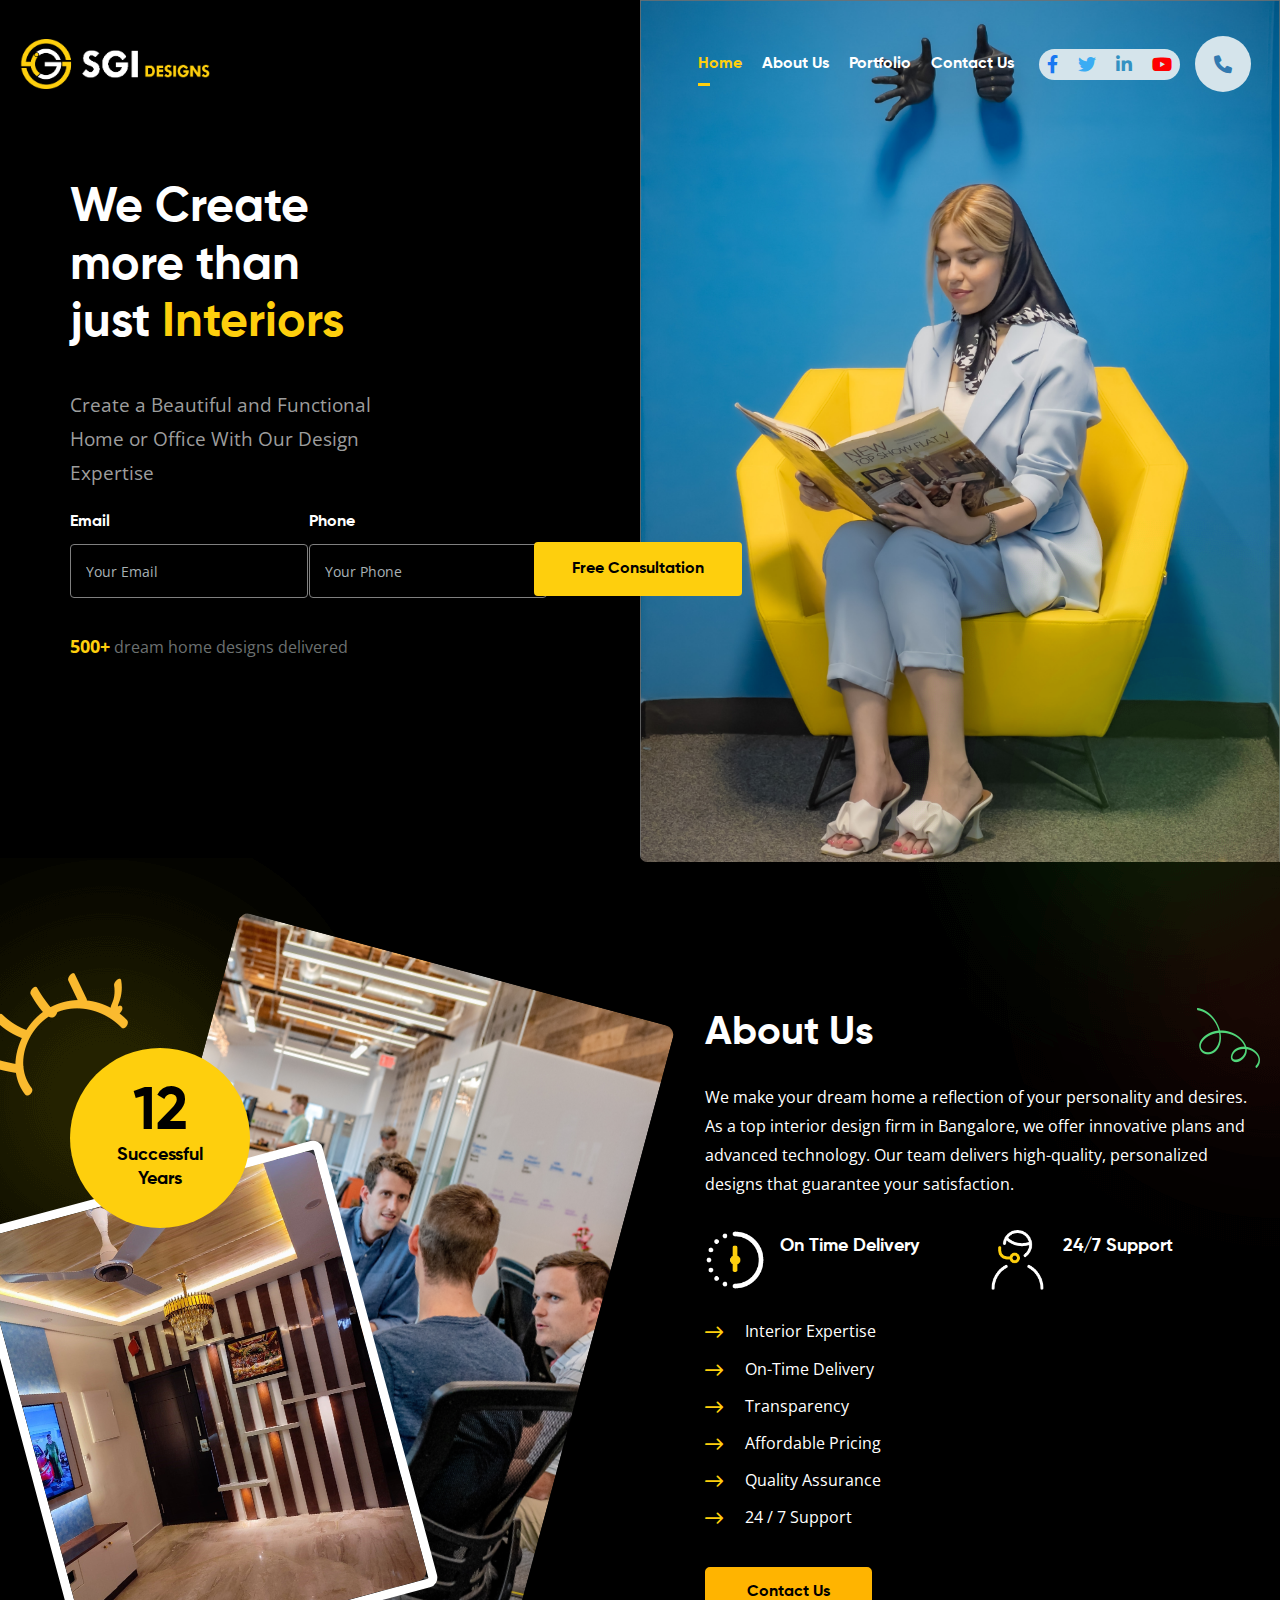
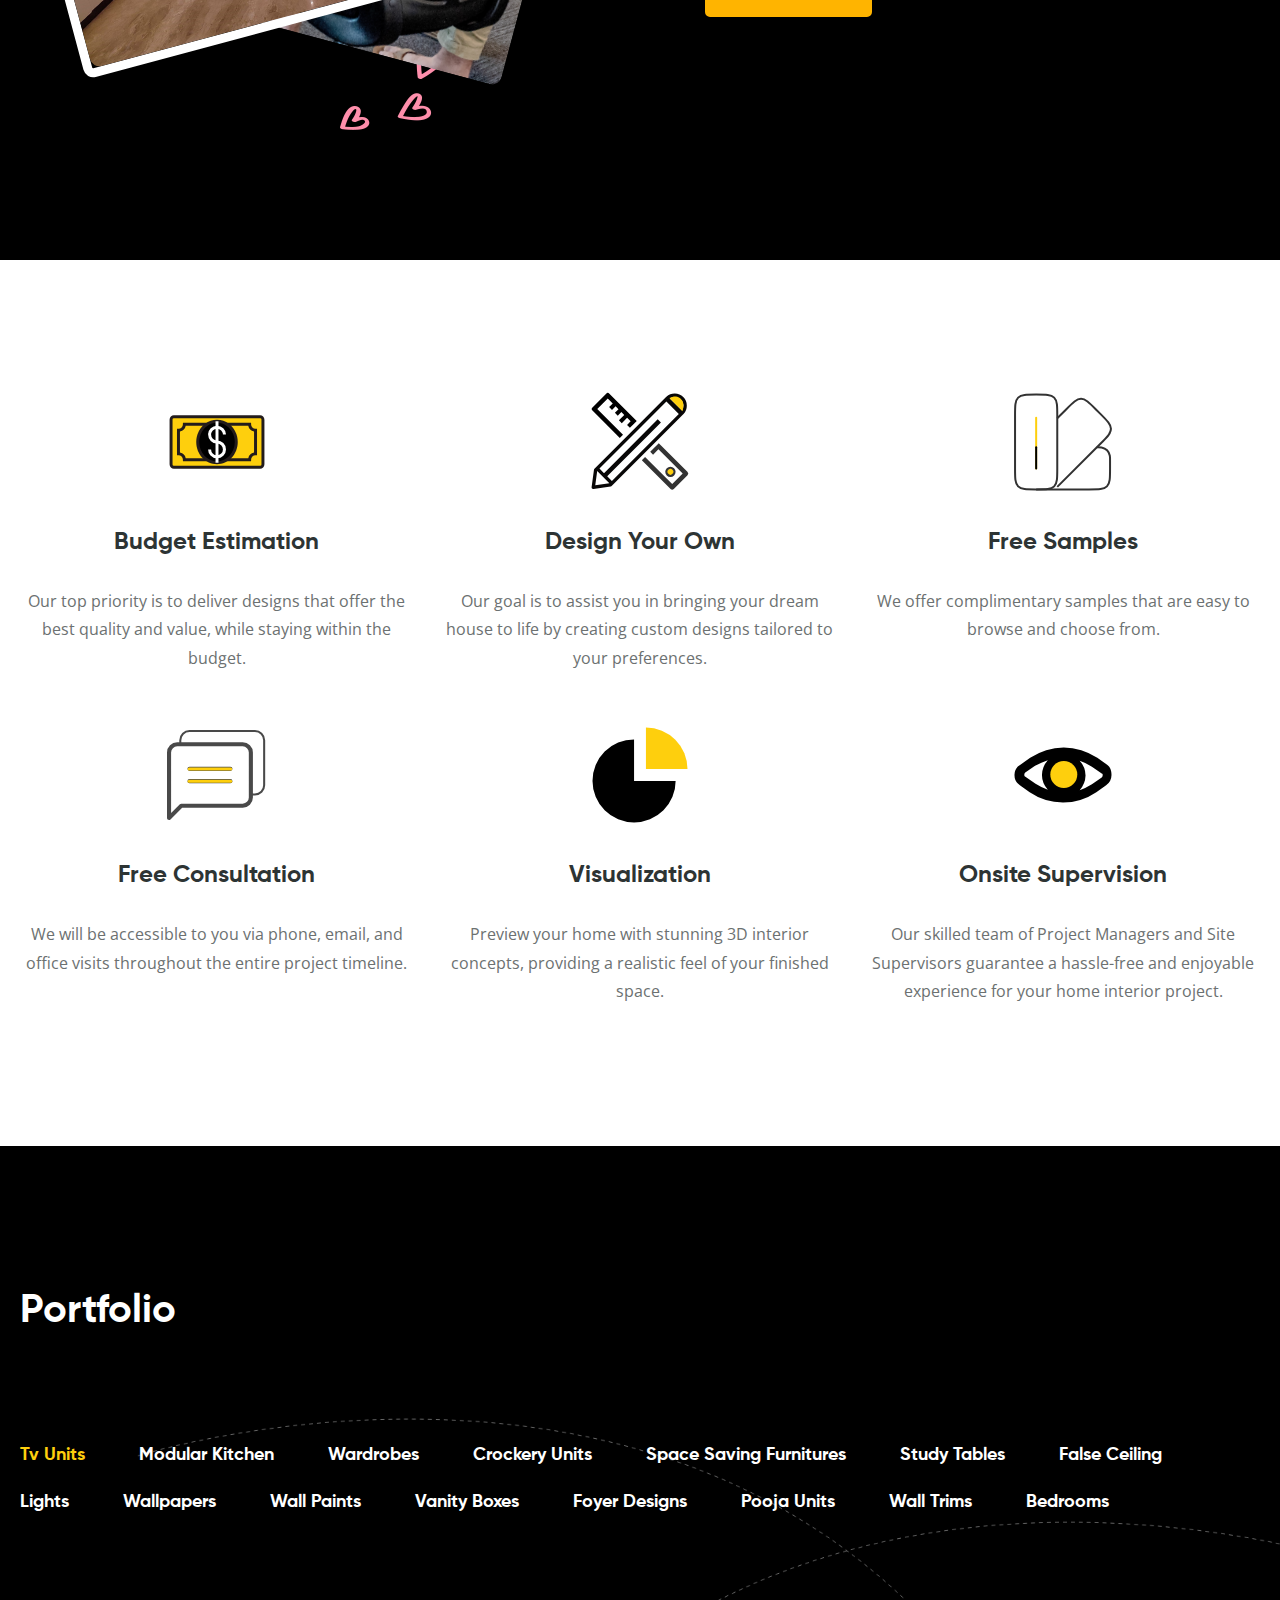
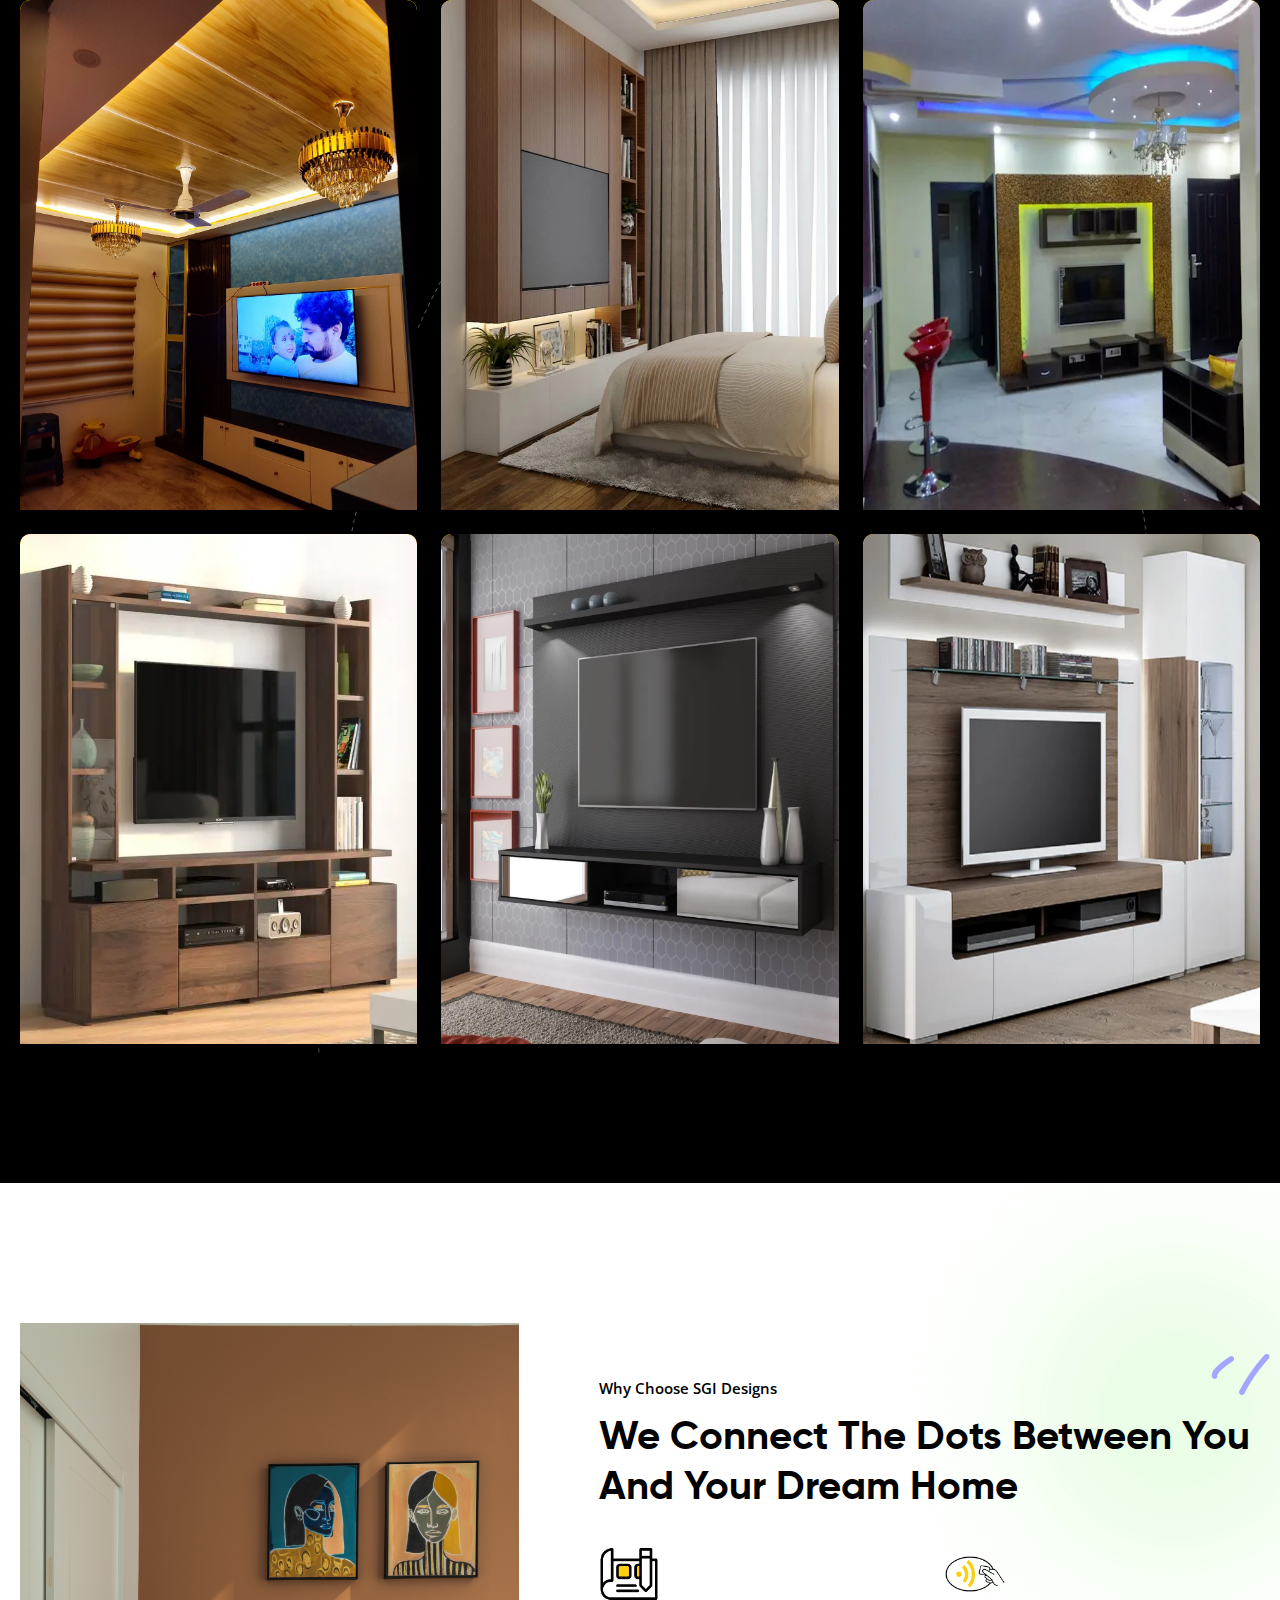
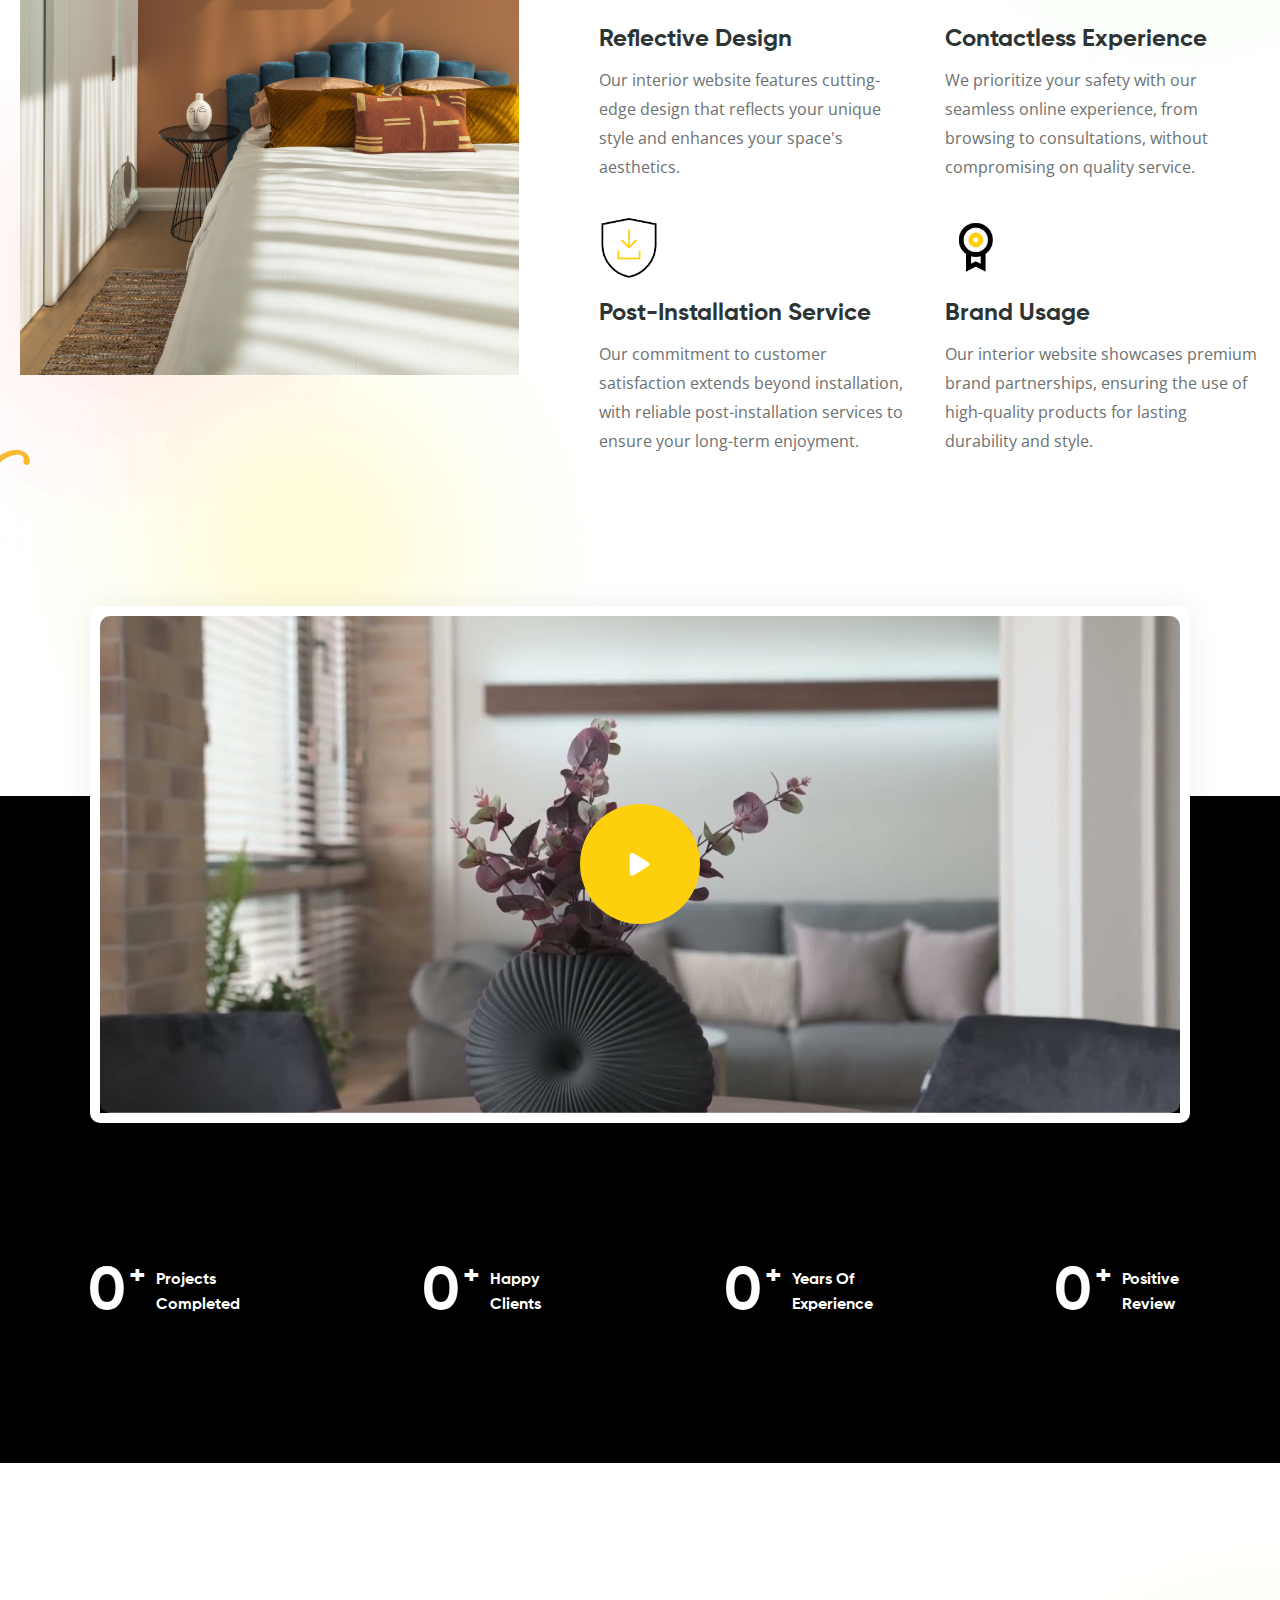
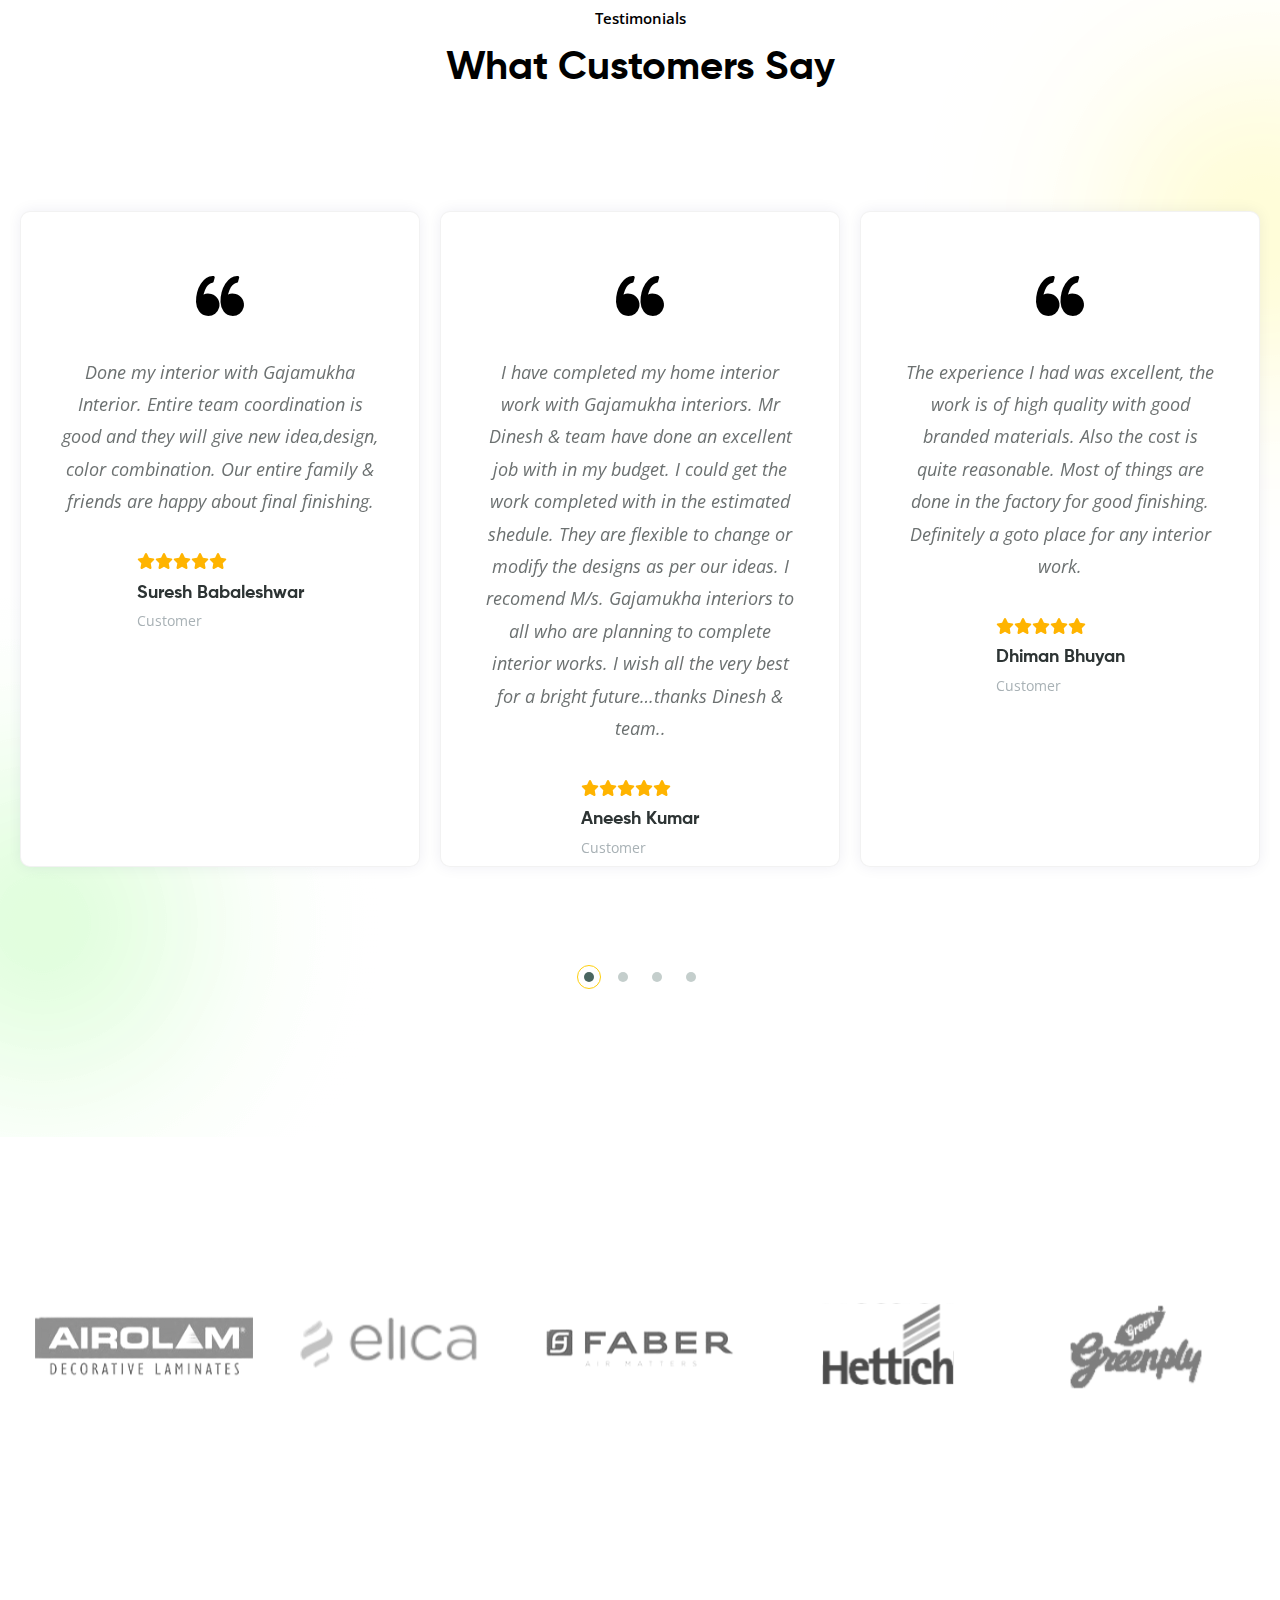
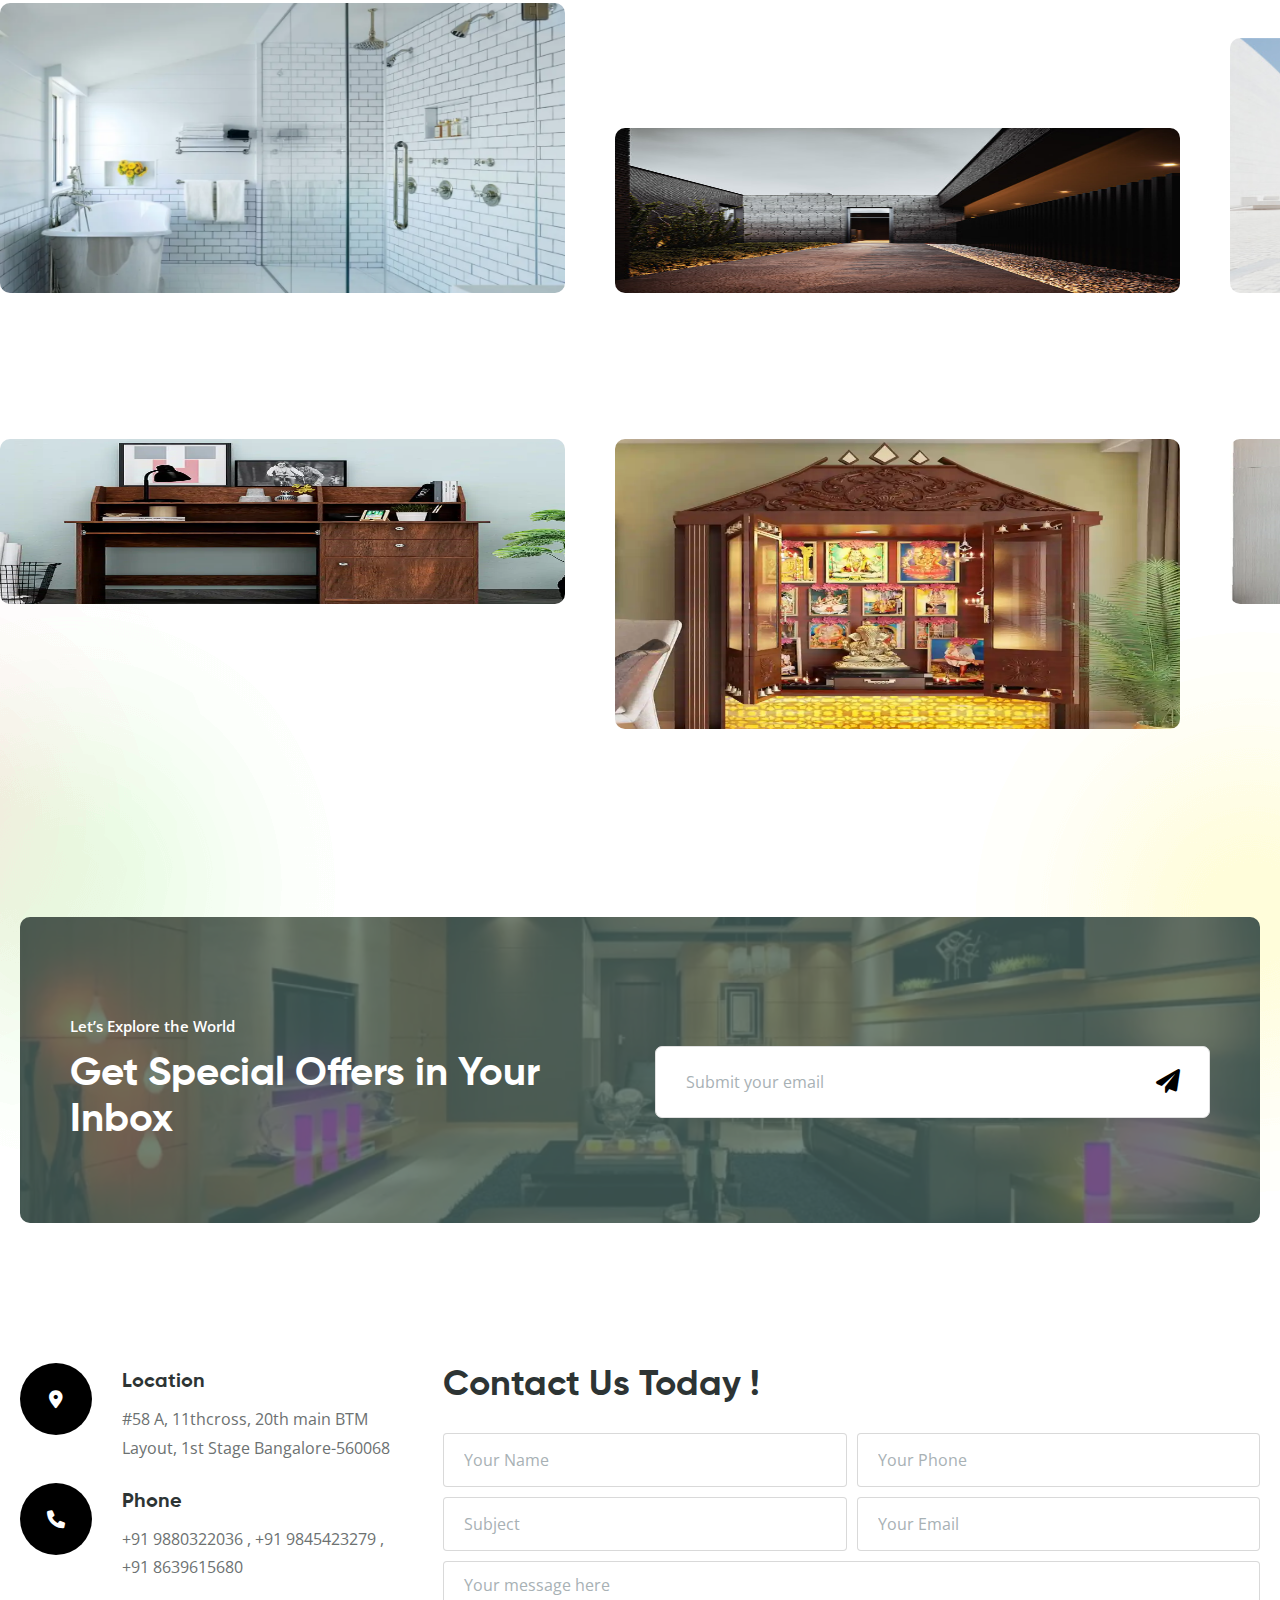
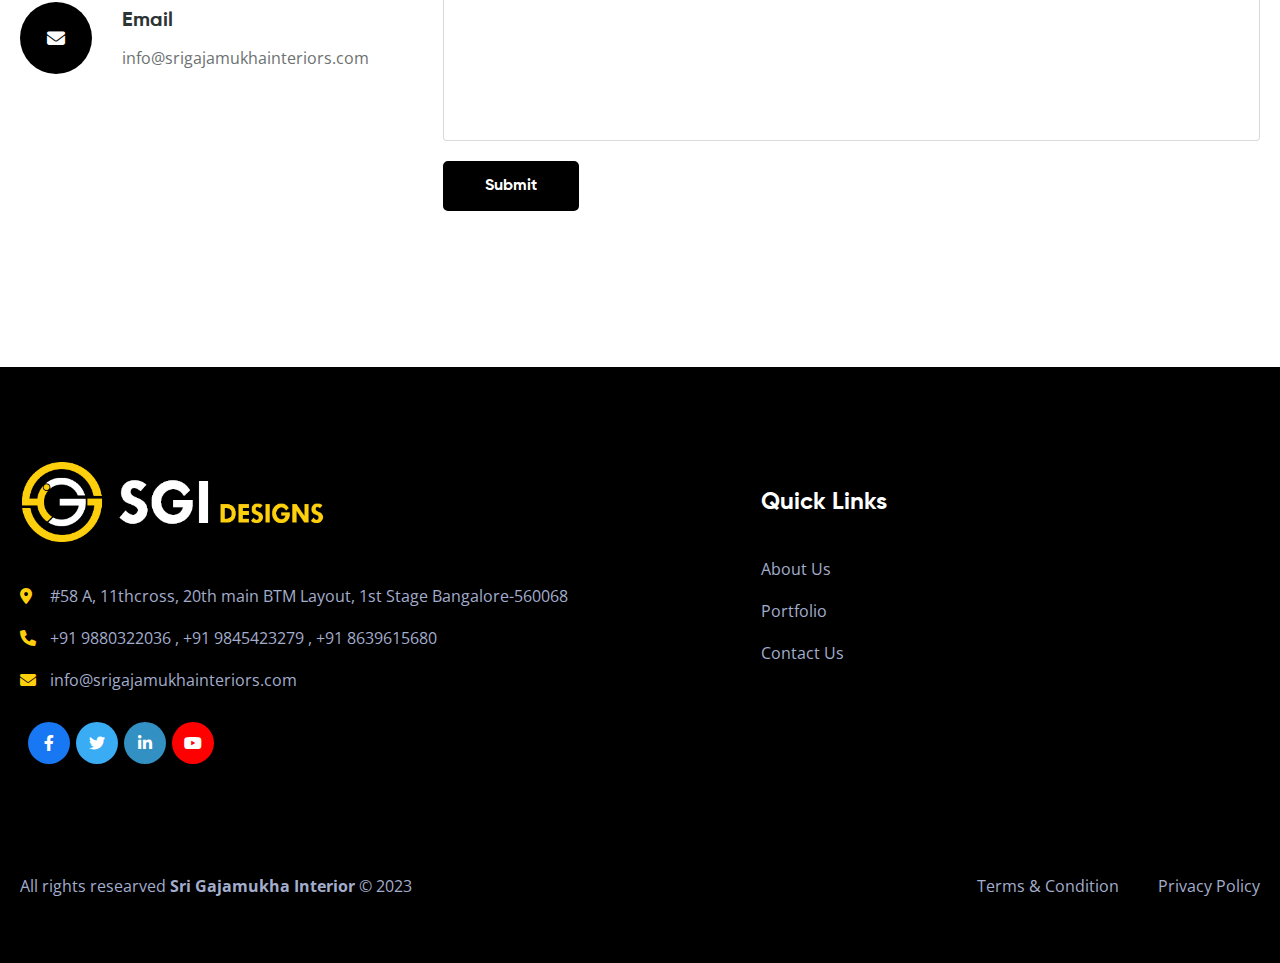
==== commit 305872c6: "Commit1" ====
--- a/index.html
+++ b/index.html
@@ -1040,7 +1040,7 @@
         </section>
 
         <!--Testimonials Section-->
-        <section class="testimonials-section mobile1" >
+        <section class="testimonials-section " >
             <div class="auto-container">
                 <div class="title-box centered">
                     <div class="subtitle">Testimonials</div>
@@ -1055,7 +1055,20 @@
 
                         <!--Block-->
                         <div class="testi-block-one" >
-
+                            <div class="inner-box">
+                                <div class="icon"><span class="flaticon-left-quote"></span></div>
+                                <div class="text">Done my interior with Gajamukha Interior. Entire team coordination is good and they will give new idea,design, color combination. Our entire family & friends are happy about final finishing. </div>
+                                <div class="info">
+
+                                    <div class="rating">
+                                        <div class="stars"><i class="fa fa-star"></i><i class="fa fa-star"></i><i
+                                                class="fa fa-star"></i><i class="fa fa-star"></i><i
+                                                class="fa fa-star"></i></div>
+                                    </div>
+                                    <div class="name"> Suresh Babaleshwar </div>
+                                    <div class="designation"> Customer</div>
+                                </div>
+                            </div>
                         </div>
 
                         <!--Block-->
@@ -1083,12 +1096,39 @@
 
                         <!--Block-->
                         <div class="testi-block-one" id="testimonials">
-
+                            
+                            <div class="inner-box">
+                                <div class="icon"><span class="flaticon-left-quote"></span></div>
+                                <div class="text">The experience I had was excellent, the work is of high quality with good branded materials. Also the cost is quite reasonable. Most of things are done in the factory for good finishing. Definitely a goto place for any interior work. </div>
+                                <div class="info">
+
+                                    <div class="rating">
+                                        <div class="stars"><i class="fa fa-star"></i><i class="fa fa-star"></i><i
+                                                class="fa fa-star"></i><i class="fa fa-star"></i><i
+                                                class="fa fa-star"></i></div>
+                                    </div>
+                                    <div class="name"> Dhiman Bhuyan </div>
+                                    <div class="designation"> Customer</div>
+                                </div>
+                            </div>
                         </div>
 
                         <!--Block-->
                         <div class="testi-block-one" id="testimonials">
-
+                            <div class="inner-box">
+                                <div class="icon"><span class="flaticon-left-quote"></span></div>
+                                <div class="text">A team of professionals, who knows how to get the job done in the customer's budget. The best things is that they are flexible and ready to adjust for changes, if it needed. Well done to Dinesh and team for the great work. Keep doing good job </div>
+                                <div class="info">
+
+                                    <div class="rating">
+                                        <div class="stars"><i class="fa fa-star"></i><i class="fa fa-star"></i><i
+                                                class="fa fa-star"></i><i class="fa fa-star"></i><i
+                                                class="fa fa-star"></i></div>
+                                    </div>
+                                    <div class="name"> Swapnil Kumar </div>
+                                    <div class="designation"> Customer</div>
+                                </div>
+                            </div>
                         </div>
 
                         <!--Block-->
@@ -1113,25 +1153,48 @@
                         </div>
 
                         <!--Block-->
-                        <div class="testi-block-one" id="testimonials">
-
+                        <div class="testi-block-one">
+                            <div class="inner-box">
+                                <div class="icon"><span class="flaticon-left-quote"></span></div>
+                                <div class="text">Very professional, value for money , on time delivery,I got it done for my apartment in sjr blue waters, banglore.
+                                    I would suggest to all my friends . </div>
+                                <div class="info">
+
+                                    <div class="rating">
+                                        <div class="stars"><i class="fa fa-star"></i><i class="fa fa-star"></i><i
+                                                class="fa fa-star"></i><i class="fa fa-star"></i><i
+                                                class="fa fa-star"></i></div>
+                                    </div>
+                                    <div class="name"> Lokesh Sadhana </div>
+                                    <div class="designation"> Customer</div>
+                                </div>
+                            </div>
                         </div>
 
                         <!--Block-->
-                        <div class="testi-block-one" id="testimonials">
-
+                        <div class="testi-block-one" >
+                            <div class="inner-box">
+                                <div class="icon"><span class="flaticon-left-quote"></span></div>
+                                <div class="text">Team at Gajamuka Interiors is Friendly and they finished my 3bhk flat on time with good quality of workmanship.Their work is creative, meticulous, and professional.  They were in continuous contact with us to ensure we understood where we were in the process, could provide input, and have all our questions answered </div>
+                                <div class="info">
+
+                                    <div class="rating">
+                                        <div class="stars"><i class="fa fa-star"></i><i class="fa fa-star"></i><i
+                                                class="fa fa-star"></i><i class="fa fa-star"></i><i
+                                                class="fa fa-star"></i></div>
+                                    </div>
+                                    <div class="name"> Sainath Rayasam </div>
+                                    <div class="designation"> Customer</div>
+                                </div>
+                            </div>
                         </div>
 
                         <!--Block-->
                         <div class="testi-block-one">
                             <div class="inner-box">
                                 <div class="icon"><span class="flaticon-left-quote"></span></div>
-                                <div class="text">I have completed my home interior work with Gajamukha interiors. Mr
-                                    Dinesh & team have done an excellent job with in my budget. I could get the work
-                                    completed with in the estimated shedule. They are flexible to change or modify the
-                                    designs as per our ideas. I recomend M/s. Gajamukha interiors to all who are
-                                    planning to complete interior works. I wish all the very best for a bright
-                                    future…thanks Dinesh & team.. </div>
+                                <div class="text">I have done my interior work from sri Gajamukha interiors and it's been lovely doing my interior work from Dinesh.
+                                    He has completes my interior work within 1 month and very good in their job. </div>
                                 <div class="info">
 
                                     <div class="rating">
@@ -1139,7 +1202,7 @@
                                                 class="fa fa-star"></i><i class="fa fa-star"></i><i
                                                 class="fa fa-star"></i></div>
                                     </div>
-                                    <div class="name">Aneesh Kumar </div>
+                                    <div class="name">Sandeep Rout</div>
                                     <div class="designation"> Customer</div>
                                 </div>
                             </div>
@@ -1147,12 +1210,38 @@
                         </div>
 
                         <!--Block-->
-                        <div class="testi-block-one" id="testimonials">
-
+                        <div class="testi-block-one" >
+                            <div class="inner-box">
+                                <div class="icon"><span class="flaticon-left-quote"></span></div>
+                                <div class="text">Dinesh was on point according to the requirements and kept us well updated throughout the process! The best part, the project was completed in 25 days!!</div>
+                                <div class="info">
+
+                                    <div class="rating">
+                                        <div class="stars"><i class="fa fa-star"></i><i class="fa fa-star"></i><i
+                                                class="fa fa-star"></i><i class="fa fa-star"></i><i
+                                                class="fa fa-star"></i></div>
+                                    </div>
+                                    <div class="name"> Mohit Verma </div>
+                                    <div class="designation"> Customer</div>
+                                </div>
+                            </div>
                         </div>
                         <!--Block-->
-                        <div class="testi-block-one" id="testimonials">
-
+                        <div class="testi-block-one" >
+                            <div class="inner-box">
+                                <div class="icon"><span class="flaticon-left-quote"></span></div>
+                                <div class="text">I had a great time working with them . They finished work within a very tight deadline of 20 days and everything was done on time . We didnt need to visit the site often, everything was conveyed through whatsapp and the finishing was beautiful.  I brought a flat at Sipanii Bliss 2 . They have been helpful throughout and would happily recommend them to my friends as well  </div>
+                                <div class="info">
+
+                                    <div class="rating">
+                                        <div class="stars"><i class="fa fa-star"></i><i class="fa fa-star"></i><i
+                                                class="fa fa-star"></i><i class="fa fa-star"></i><i
+                                                class="fa fa-star"></i></div>
+                                    </div>
+                                    <div class="name"> Kumardev Pathak </div>
+                                    <div class="designation"> Customer</div>
+                                </div>
+                            </div>
                         </div>
 
                         <!--Block-->
@@ -1176,42 +1265,10 @@
                         </div>
 
                         <!--Block-->
-                        <div class="testi-block-one" id="testimonials">
-
-                        </div>
-
-                    </div>
-                </div>
-
-            </div>
-        </section>
-
-        <!--Testimonials Section mobile-->
-        <section class="testimonials-section mobile2" >
-            <div class="auto-container">
-                <div class="title-box centered" id="heading">
-                    <div class="subtitle">Testimonials</div>
-                    <h2><span id="colorr">What Customers Say</span></h2>
-                </div>
-
-                <div class="carousel-box wow fadeInUp" data-wow-delay="0ms" data-wow-duration="1500ms">
-                    <div class="bg-grad-left"><img src="images/background/bg-gradient-8.png" alt="" title=""></div>
-                    <div class="bg-grad-right"><img src="images/background/bg-gradient-7.png" alt="" title=""></div>
-                    <div class="d-elem-1"><img src="images/resource/d-elem-6.png" alt=""></div>
-                    <div class="testimonial-carousel">
-
-
-
-                        <!--Block-->
-                        <div class="testi-block-one">
+                        <div class="testi-block-one" >
                             <div class="inner-box">
                                 <div class="icon"><span class="flaticon-left-quote"></span></div>
-                                <div class="text">I have completed my home interior work with Gajamukha interiors. Mr
-                                    Dinesh & team have done an excellent job with in my budget. I could get the work
-                                    completed with in the estimated shedule. They are flexible to change or modify the
-                                    designs as per our ideas. I recomend M/s. Gajamukha interiors to all who are
-                                    planning to complete interior works. I wish all the very best for a bright
-                                    future…thanks Dinesh & team.. </div>
+                                <div class="text">Used good quality materials with Perfect finishing. They finished the work before time. trust worthy Interiors. Mr.Dinesh used to update me daily the work done. Thanks to the team.</div>
                                 <div class="info">
 
                                     <div class="rating">
@@ -1219,88 +1276,19 @@
                                                 class="fa fa-star"></i><i class="fa fa-star"></i><i
                                                 class="fa fa-star"></i></div>
                                     </div>
-                                    <div class="name"> Aneesh Kumar </div>
+                                    <div class="name"> Bibin Georgie</div>
                                     <div class="designation"> Customer</div>
                                 </div>
                             </div>
                         </div>
-
-
-
-                        <!--Block-->
-                        <div class="testi-block-one">
-                            <div class="inner-box">
-                                <div class="icon"><span class="flaticon-left-quote"></span></div>
-                                <div class="text">Professionalism, Responsiveness, Value" A team of professionals, who
-                                    knows how to get the job done in the customer’s budget. The best things is that they
-                                    are flexible and ready to adjust for changes if it needed. Well done to Dinesh and
-                                    team for the great work. Keep doing good job. Thanks. A Happy customer 🙂</div>
-                                <div class="info">
-
-                                    <div class="rating">
-                                        <div class="stars"><i class="fa fa-star"></i><i class="fa fa-star"></i><i
-                                                class="fa fa-star"></i><i class="fa fa-star"></i><i
-                                                class="fa fa-star"></i></div>
-                                    </div>
-                                    <div class="name"> Swapnil Gupta </div>
-                                    <div class="designation"> Customer</div>
-                                </div>
-                            </div>
-                        </div>
-
-
-                        <!--Block-->
-                        <div class="testi-block-one">
-                            <div class="inner-box">
-                                <div class="icon"><span class="flaticon-left-quote"></span></div>
-                                <div class="text">I have completed my home interior work with Gajamukha interiors. Mr
-                                    Dinesh & team have done an excellent job with in my budget. I could get the work
-                                    completed with in the estimated shedule. They are flexible to change or modify the
-                                    designs as per our ideas. I recomend M/s. Gajamukha interiors to all who are
-                                    planning to complete interior works. I wish all the very best for a bright
-                                    future…thanks Dinesh & team.. </div>
-                                <div class="info">
-
-                                    <div class="rating">
-                                        <div class="stars"><i class="fa fa-star"></i><i class="fa fa-star"></i><i
-                                                class="fa fa-star"></i><i class="fa fa-star"></i><i
-                                                class="fa fa-star"></i></div>
-                                    </div>
-                                    <div class="name">Aneesh Kumar </div>
-                                    <div class="designation"> Customer</div>
-                                </div>
-                            </div>
-
-                        </div>
-
-
-
-                        <!--Block-->
-                        <div class="testi-block-one">
-                            <div class="inner-box">
-                                <div class="icon"><span class="flaticon-left-quote"></span></div>
-                                <div class="text">Professionalism, Punctuality, Quality, Responsiveness, Value”
-                                    Excellent quality work. Must go for great interior work. Thanks for the awesome work
-                                    🙂 Happy and satisfied customer.</div>
-                                <div class="info">
-
-                                    <div class="rating">
-                                        <div class="stars"><i class="fa fa-star"></i><i class="fa fa-star"></i><i
-                                                class="fa fa-star"></i><i class="fa fa-star"></i><i
-                                                class="fa fa-star"></i></div>
-                                    </div>
-                                    <div class="name"> Srinu P </div>
-                                    <div class="designation"> Customer</div>
-                                </div>
-                            </div>
-                        </div>
-
 
                     </div>
                 </div>
 
             </div>
         </section>
+
+
 
         <!--Clients Section-->
         <section class="clients-section">
--- a/css/style.css
+++ b/css/style.css
@@ -3693,8 +3693,9 @@
   border-radius: 10px;
   border: 1px solid rgba(0, 0, 0, 0.05);
   box-shadow: 0 0 15px 0px rgba(2, 24, 93, 0.07);
-  width: 44em;
-  left: -9em;
+  /* width: 44em;
+  left: -9em; */
+  height: 41em;
 }
 
 .testi-block-one .icon {
--- a/css/responsive.css
+++ b/css/responsive.css
@@ -15,26 +15,6 @@
 
 	.activity-single-banner .carousel-box .next-btn {
 		right: 30px;
-	}
-}
-
-@media (max-width: 767px) {
-	#testimonials {
-		display: none !important;
-	}
-
-	.mobile1 {
-		display: none !important;
-	}
-
-	.mobile2 {
-		display: inline-block !important;
-	}
-
-	#heading {
-		display: inline-block !important;
-		position: relative;
-		left: 5em;
 	}
 }
 
@@ -235,9 +215,6 @@
 
 	.testi-block-one .inner-box {
 		padding: 50px 25px;
-		width: 28%;
-		position: relative;
-		left: -1%;
 	}
 
 
